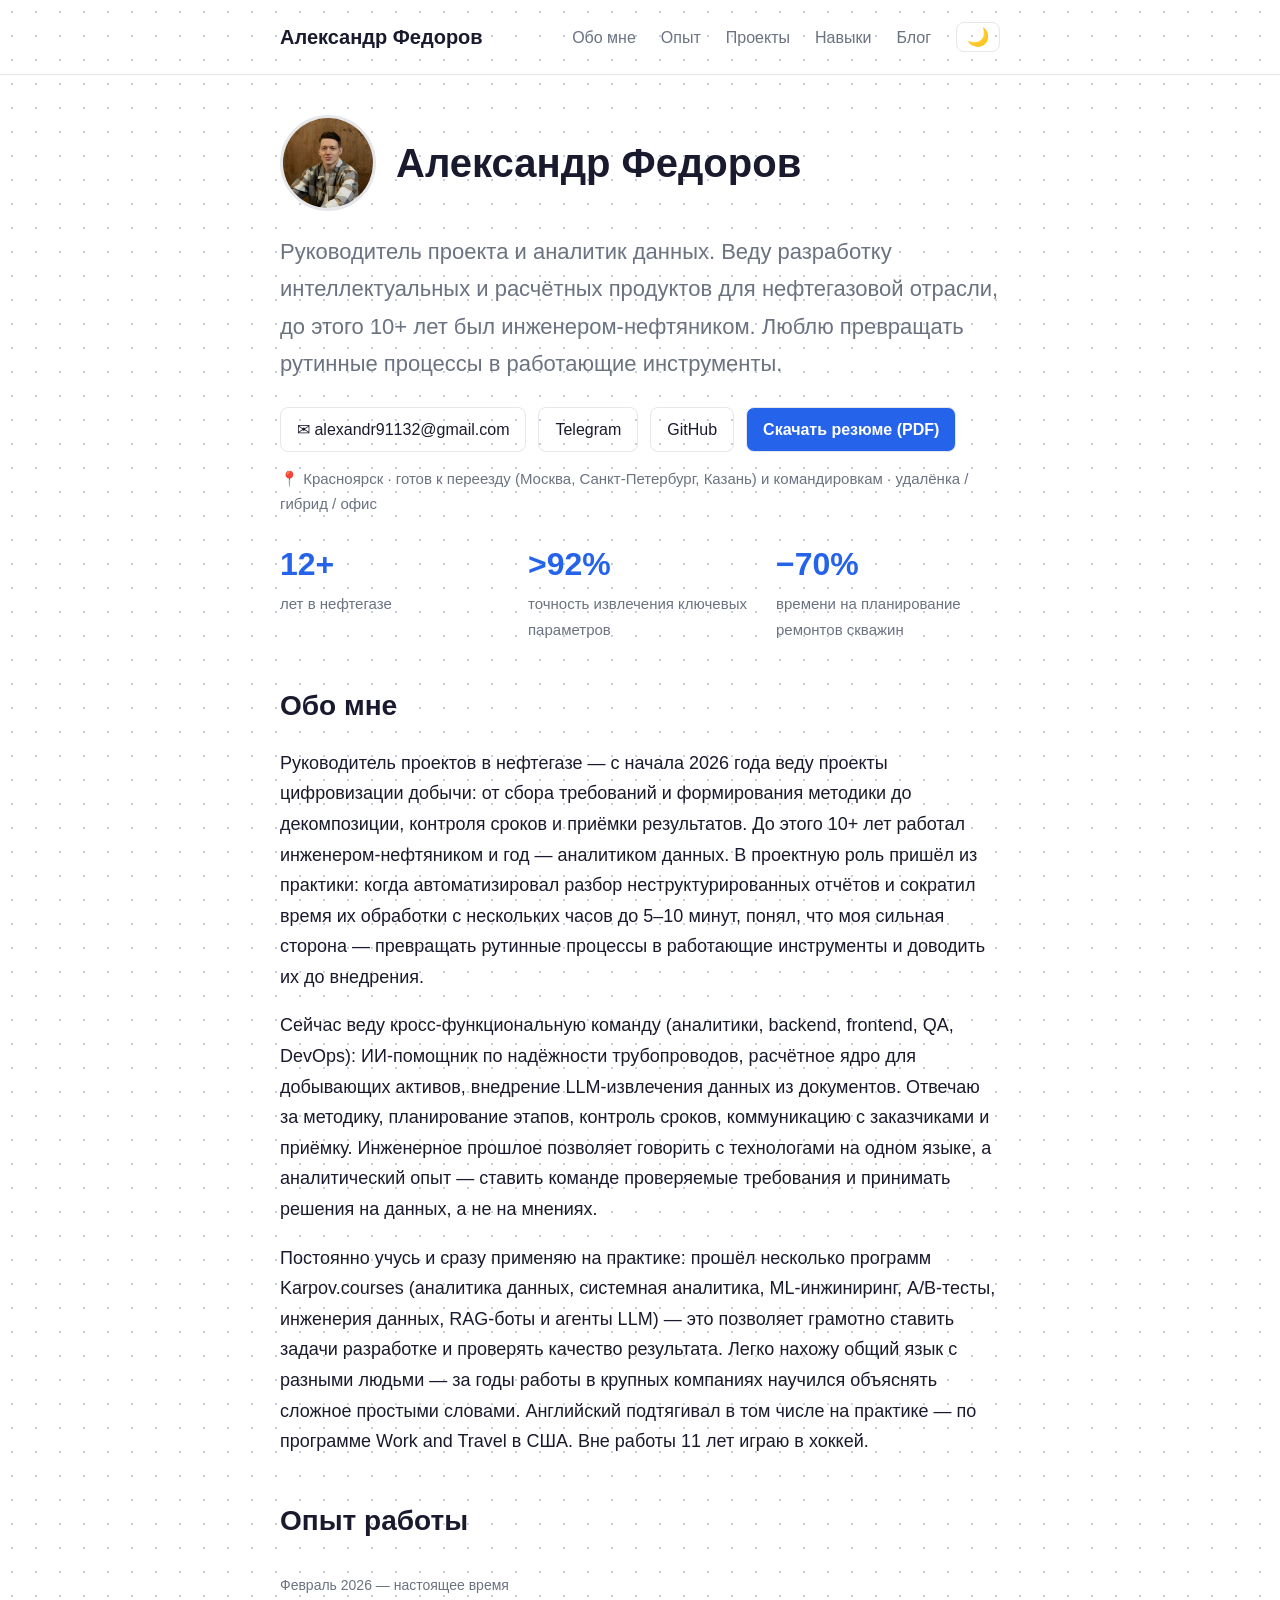
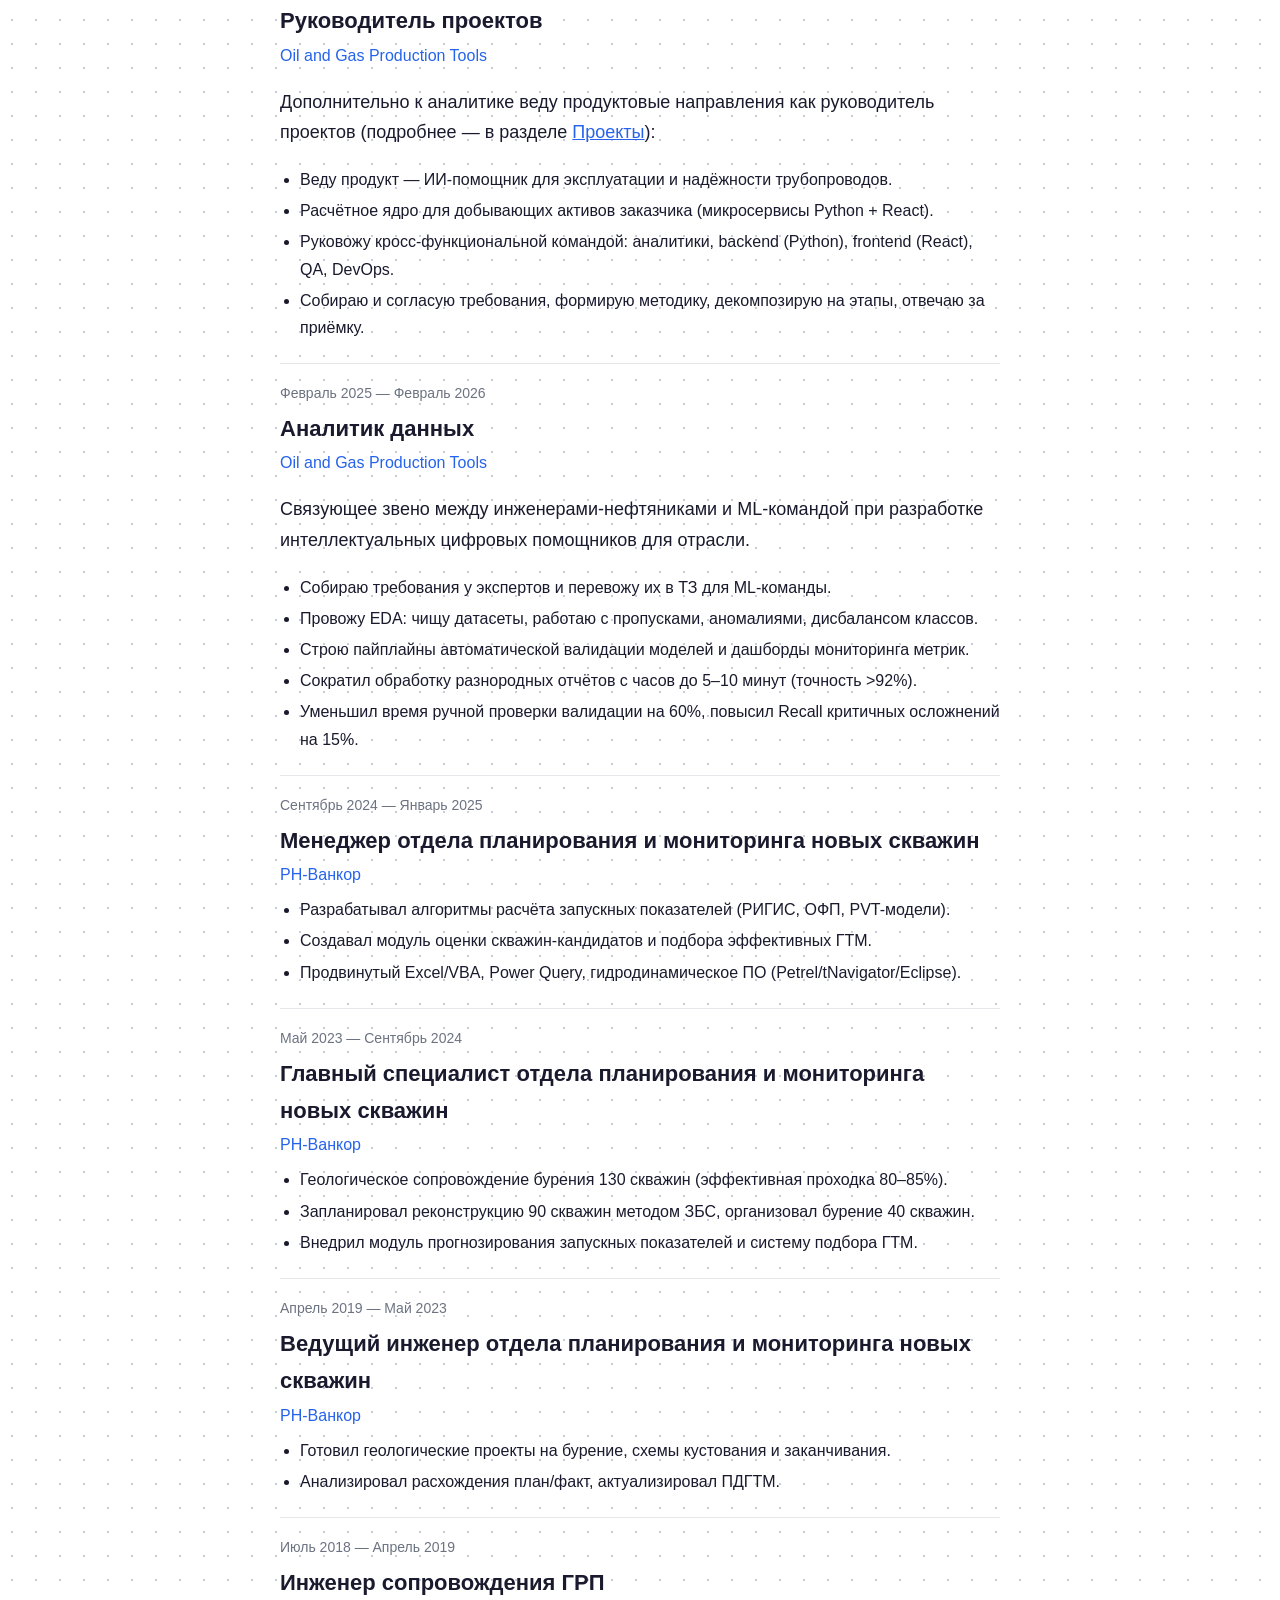
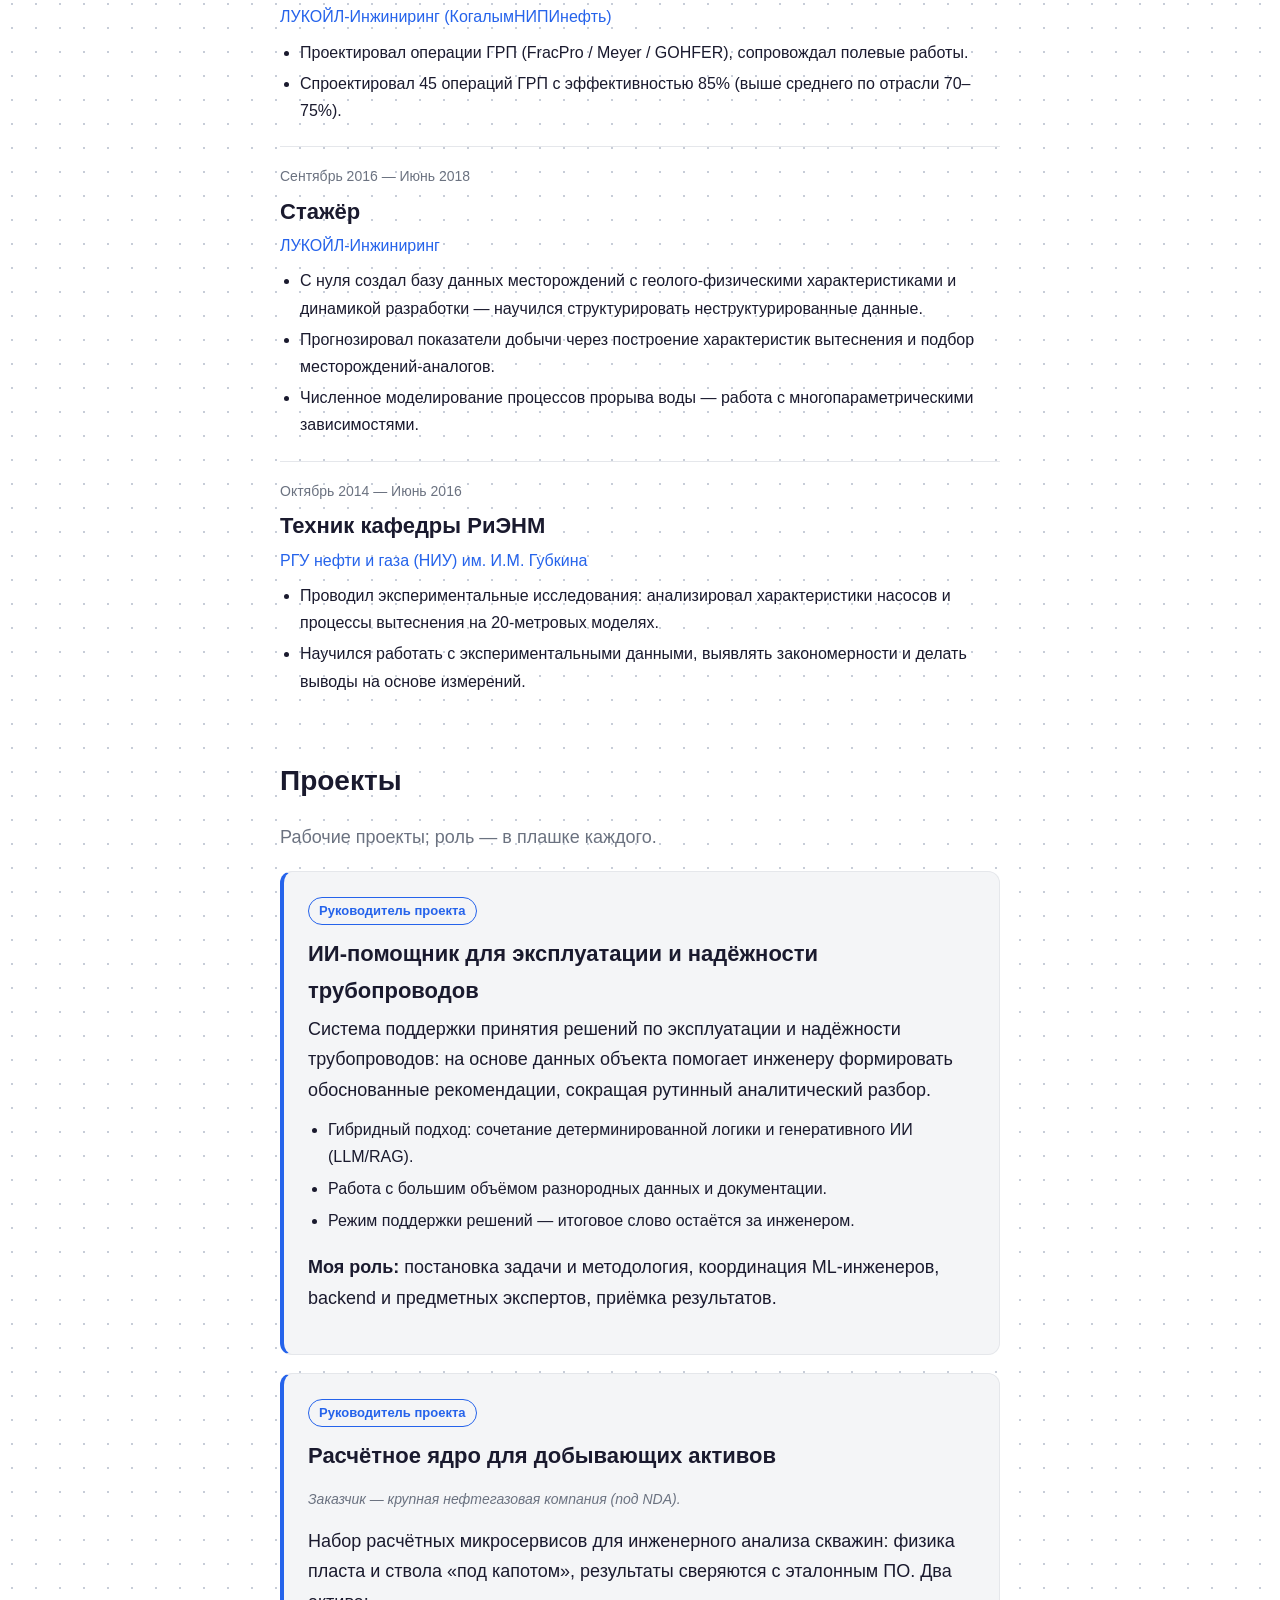
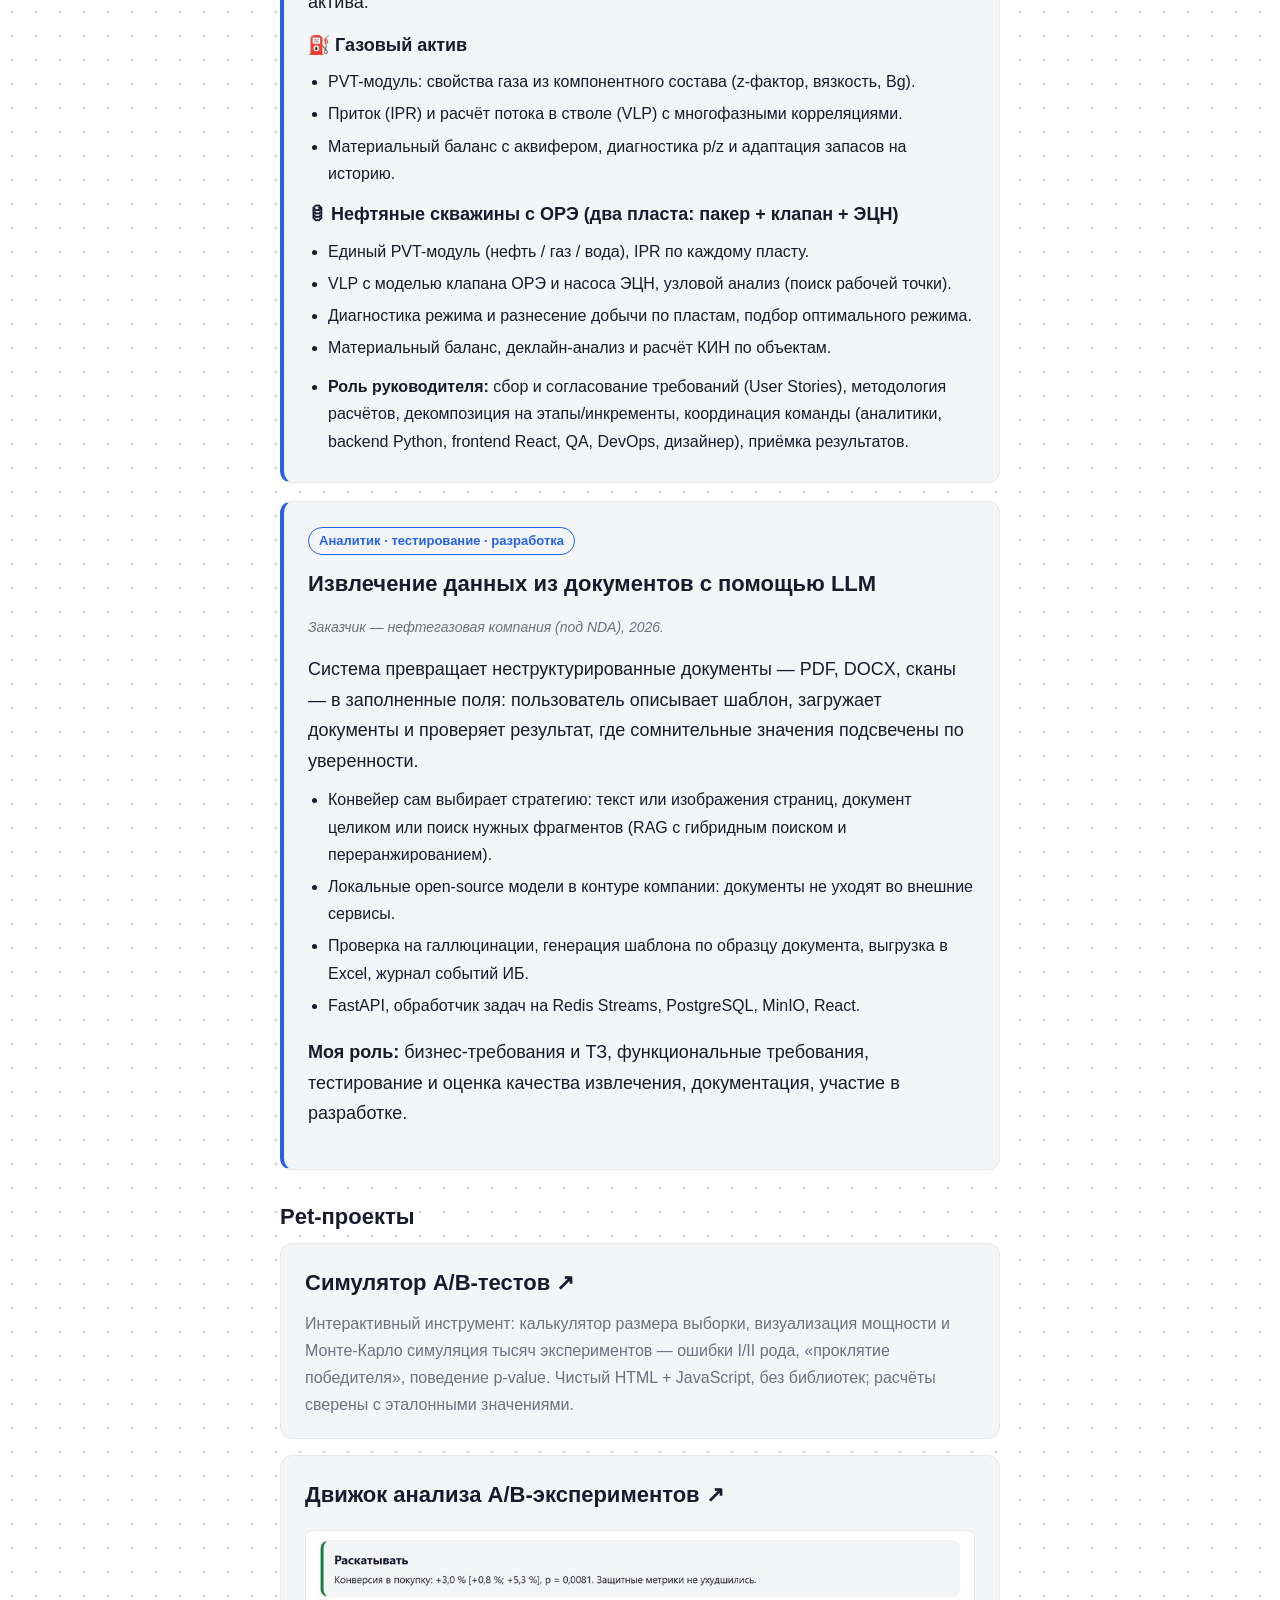
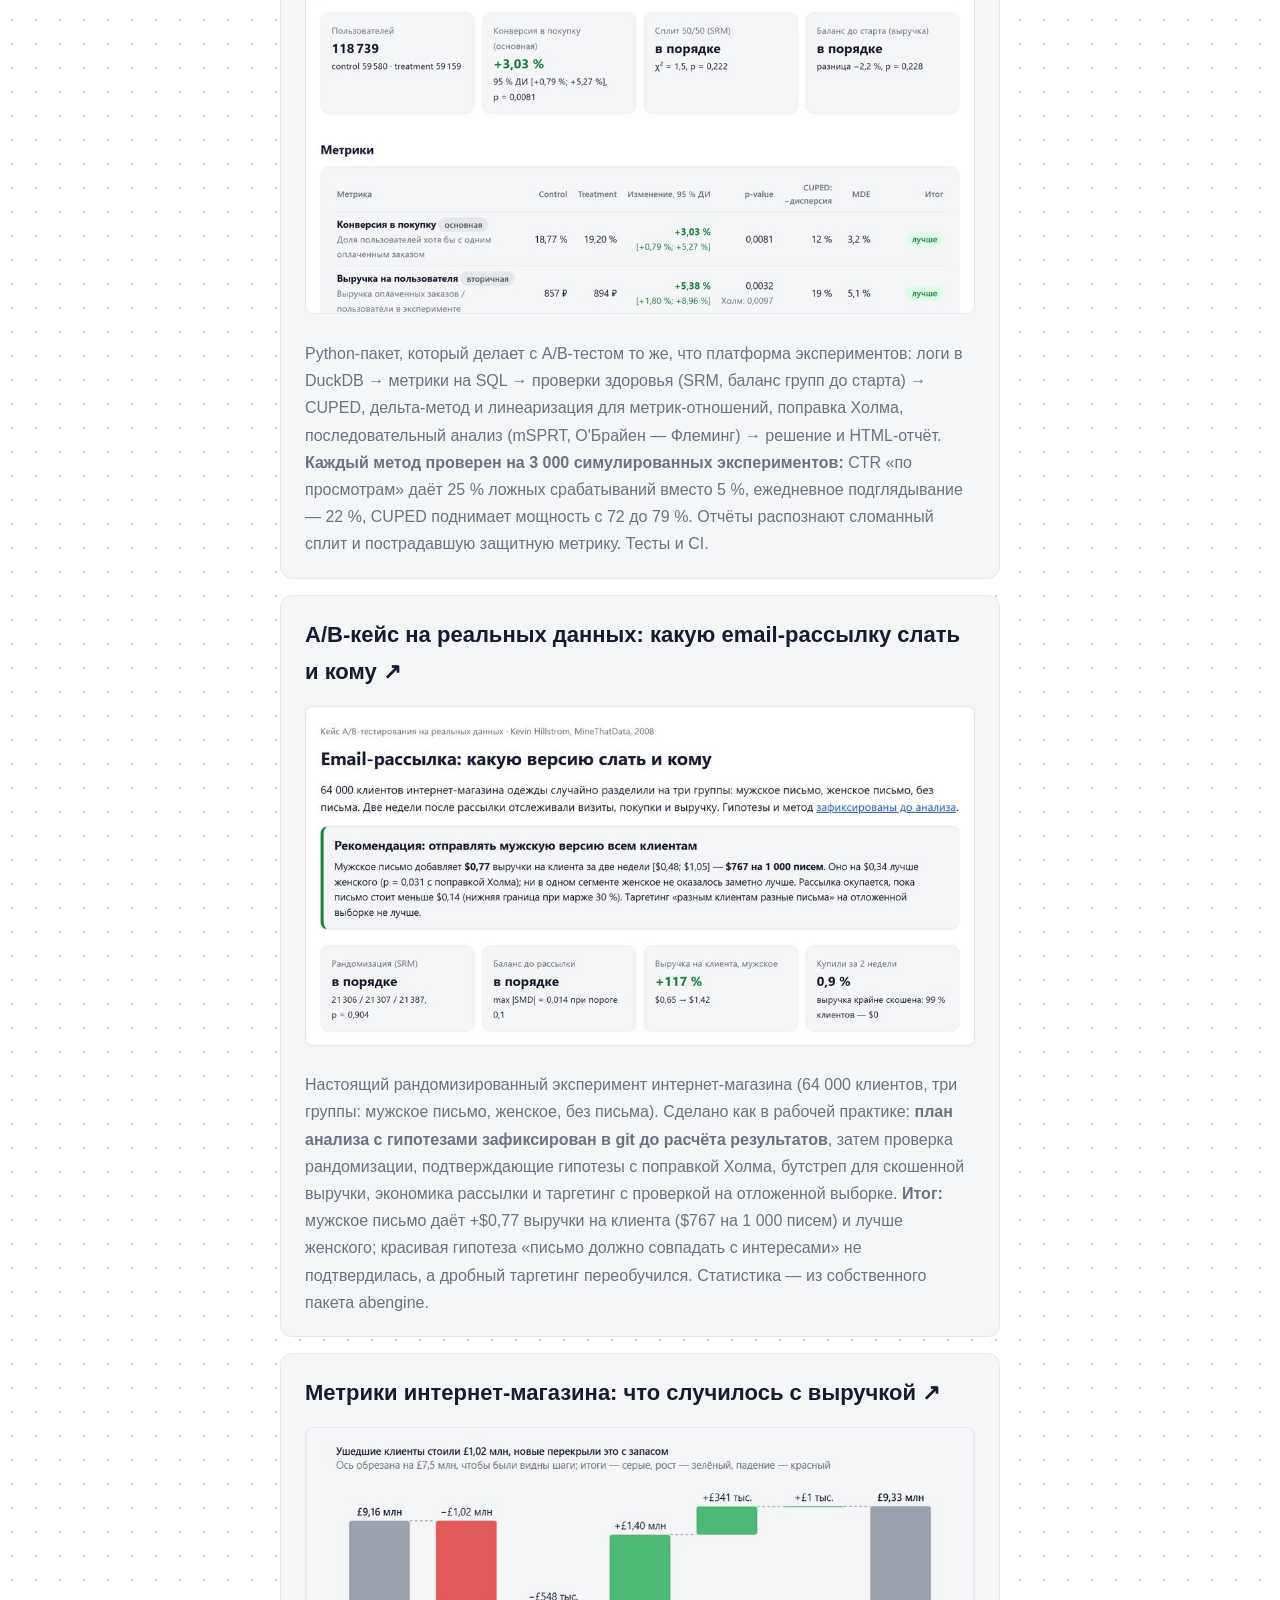
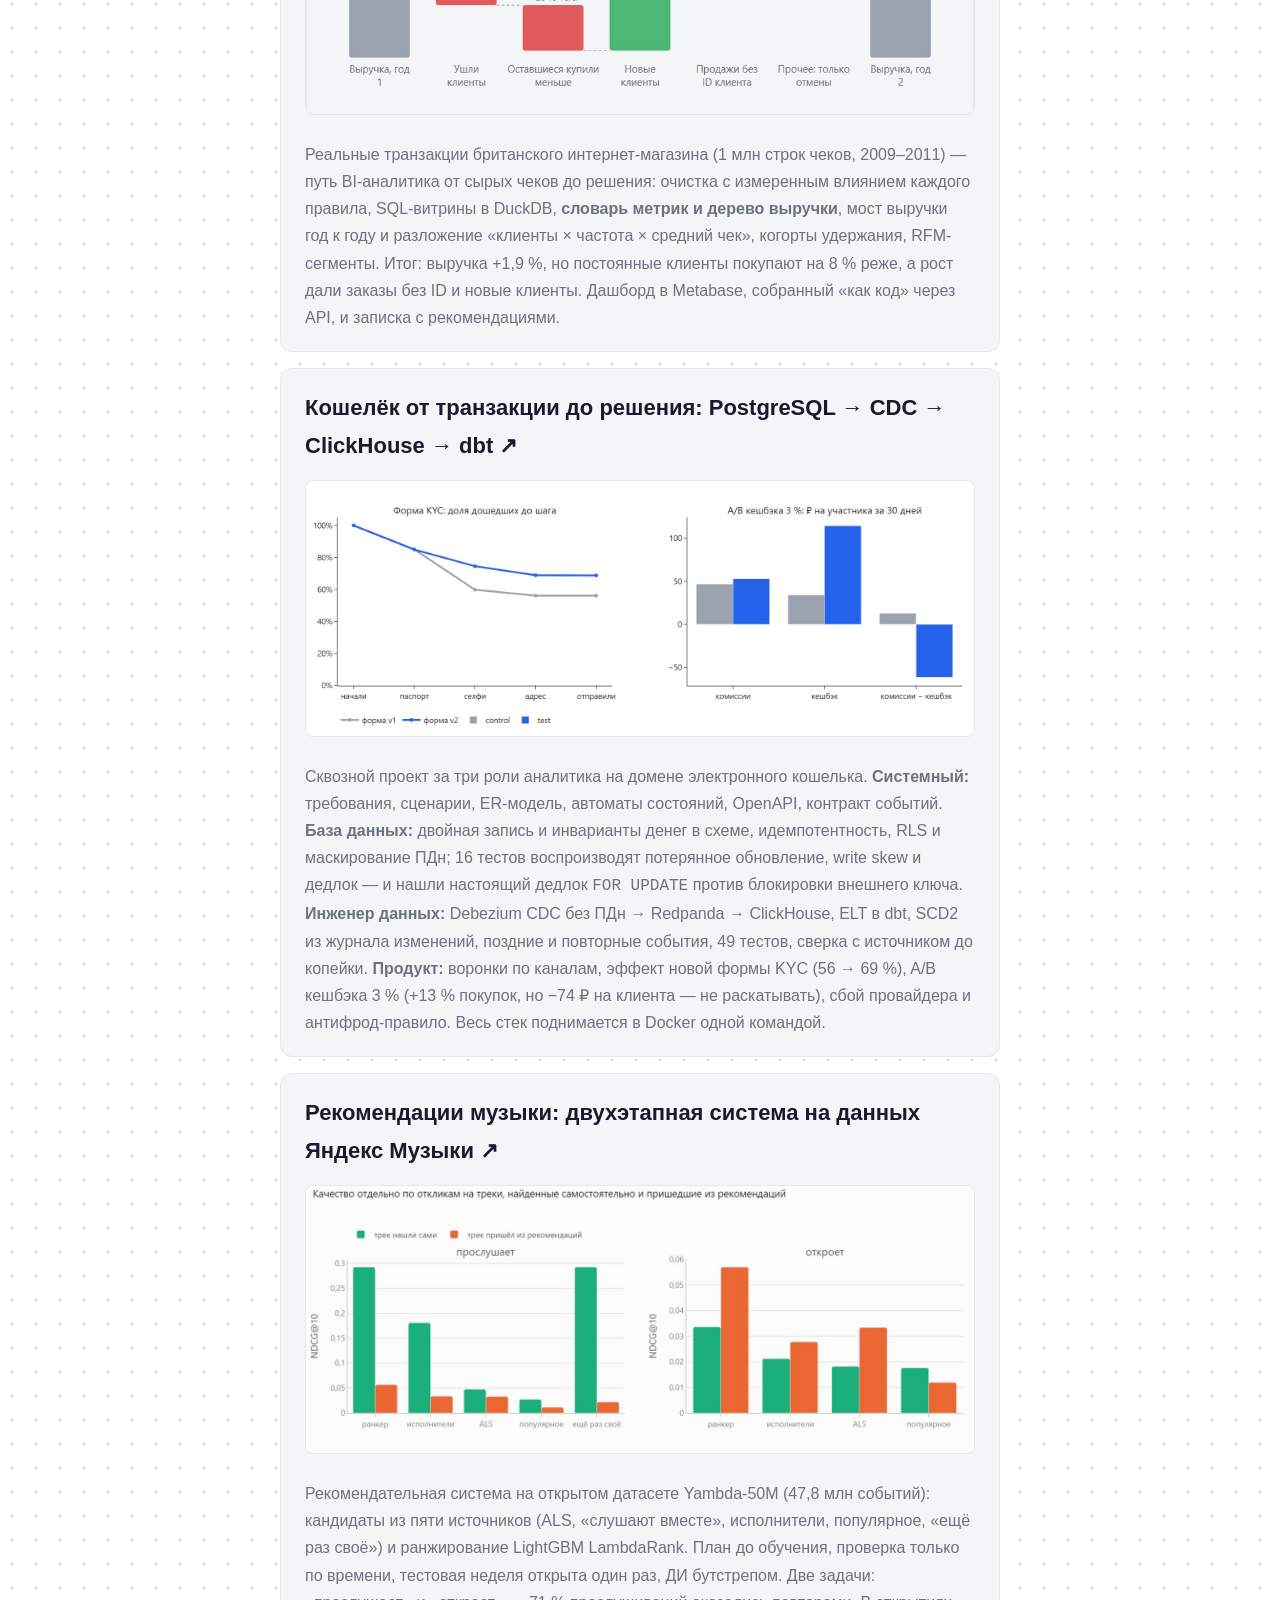
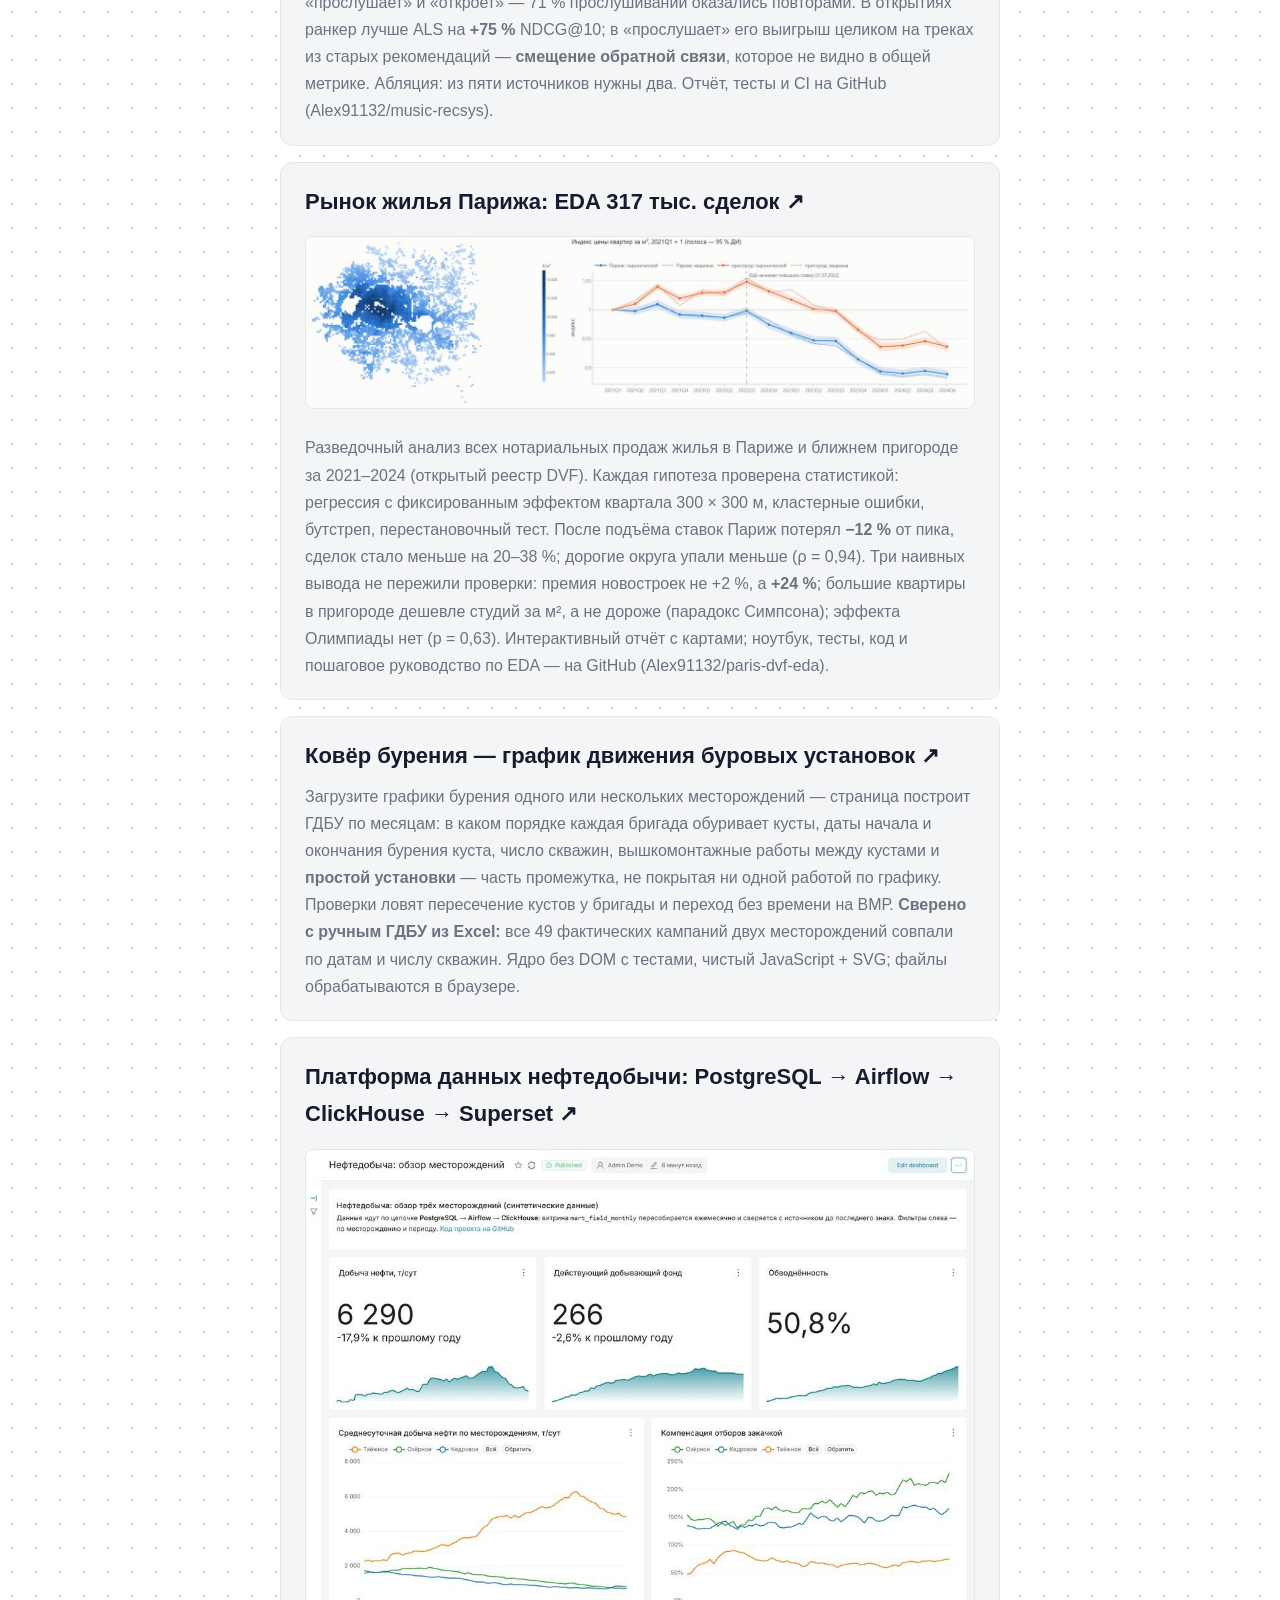
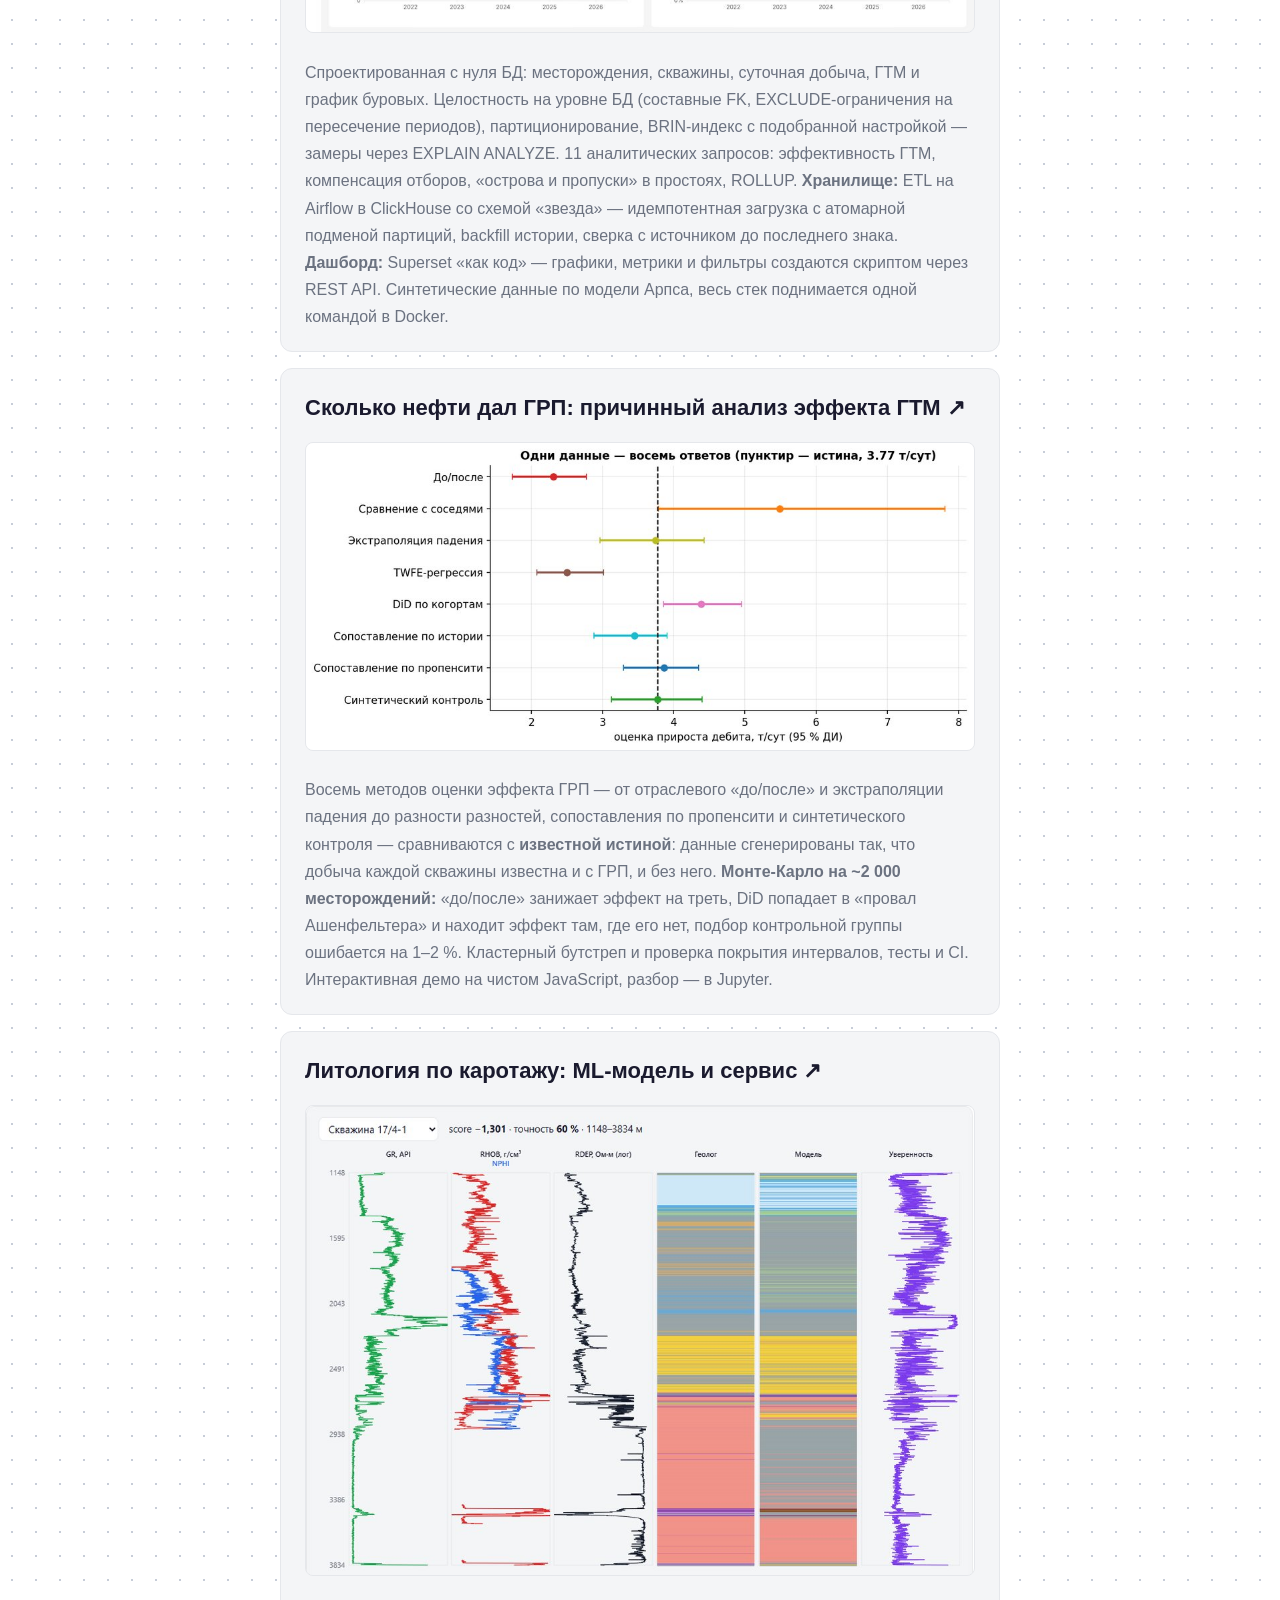
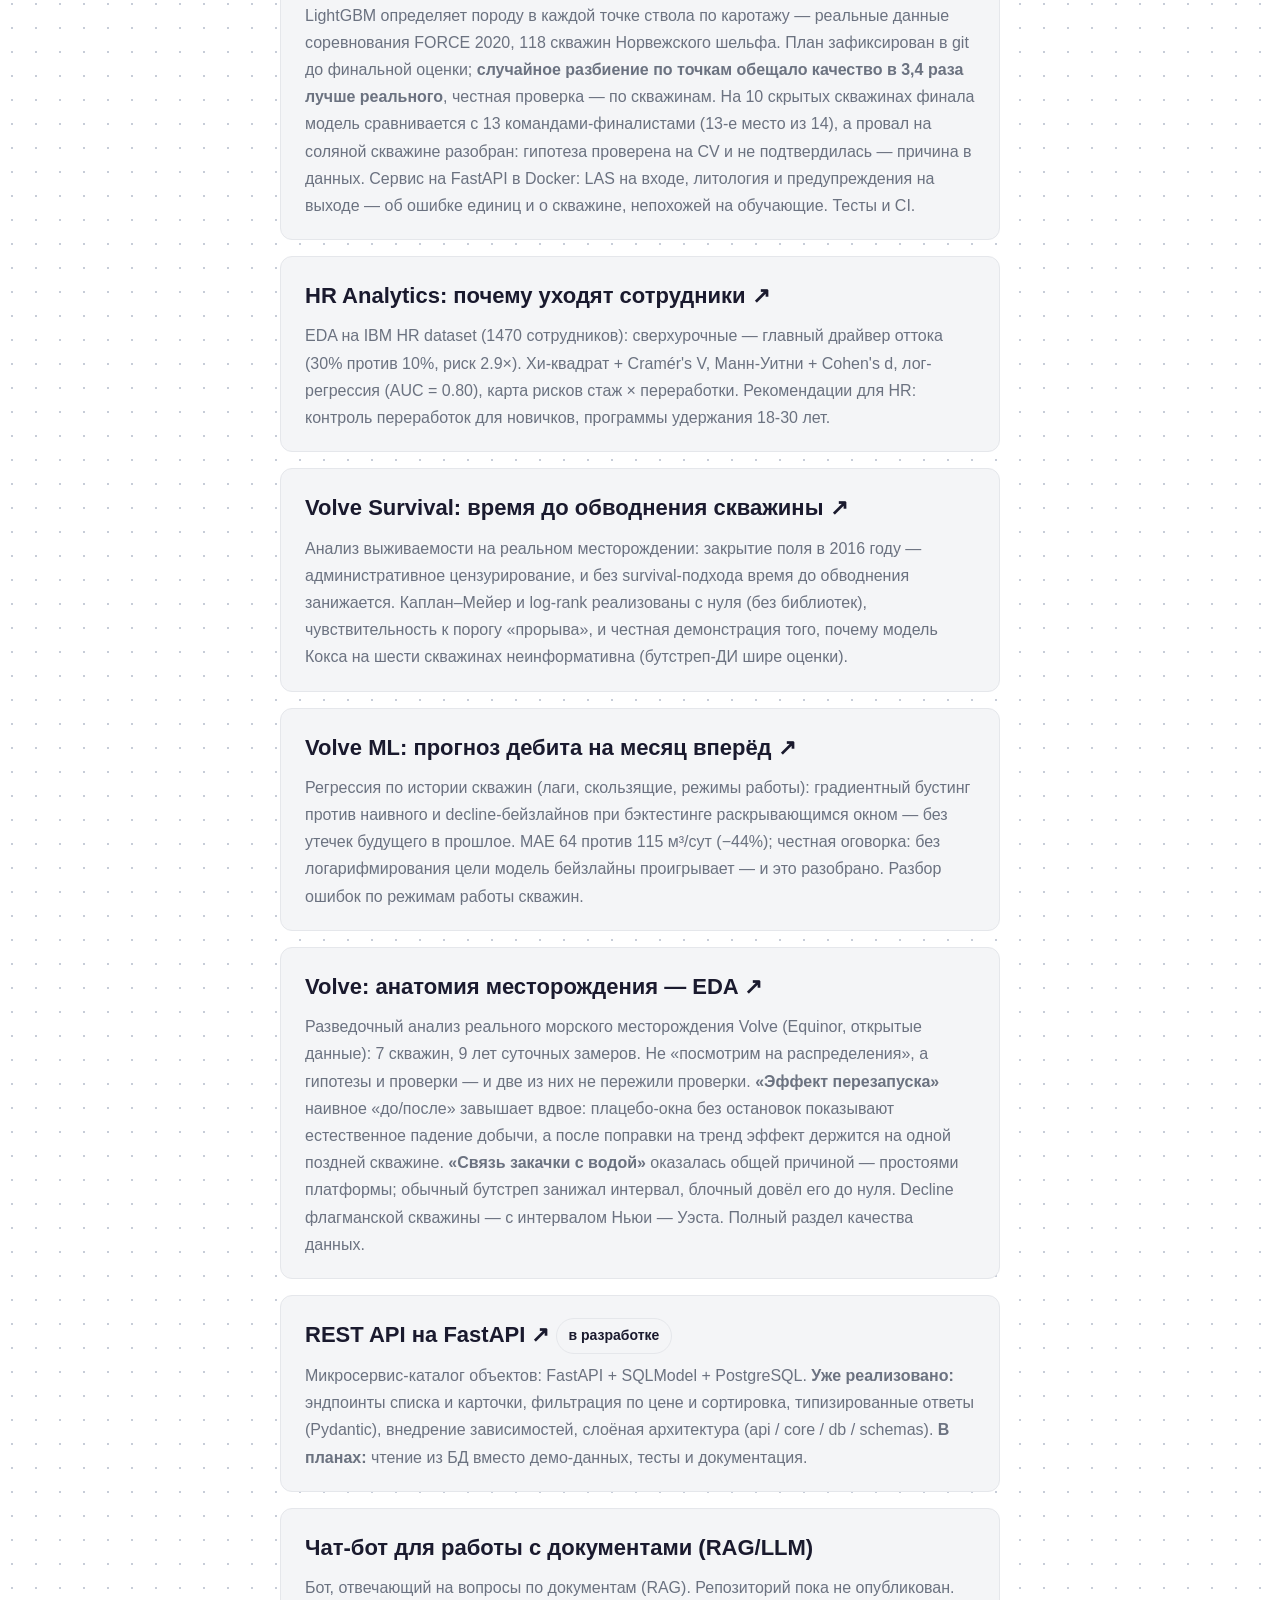
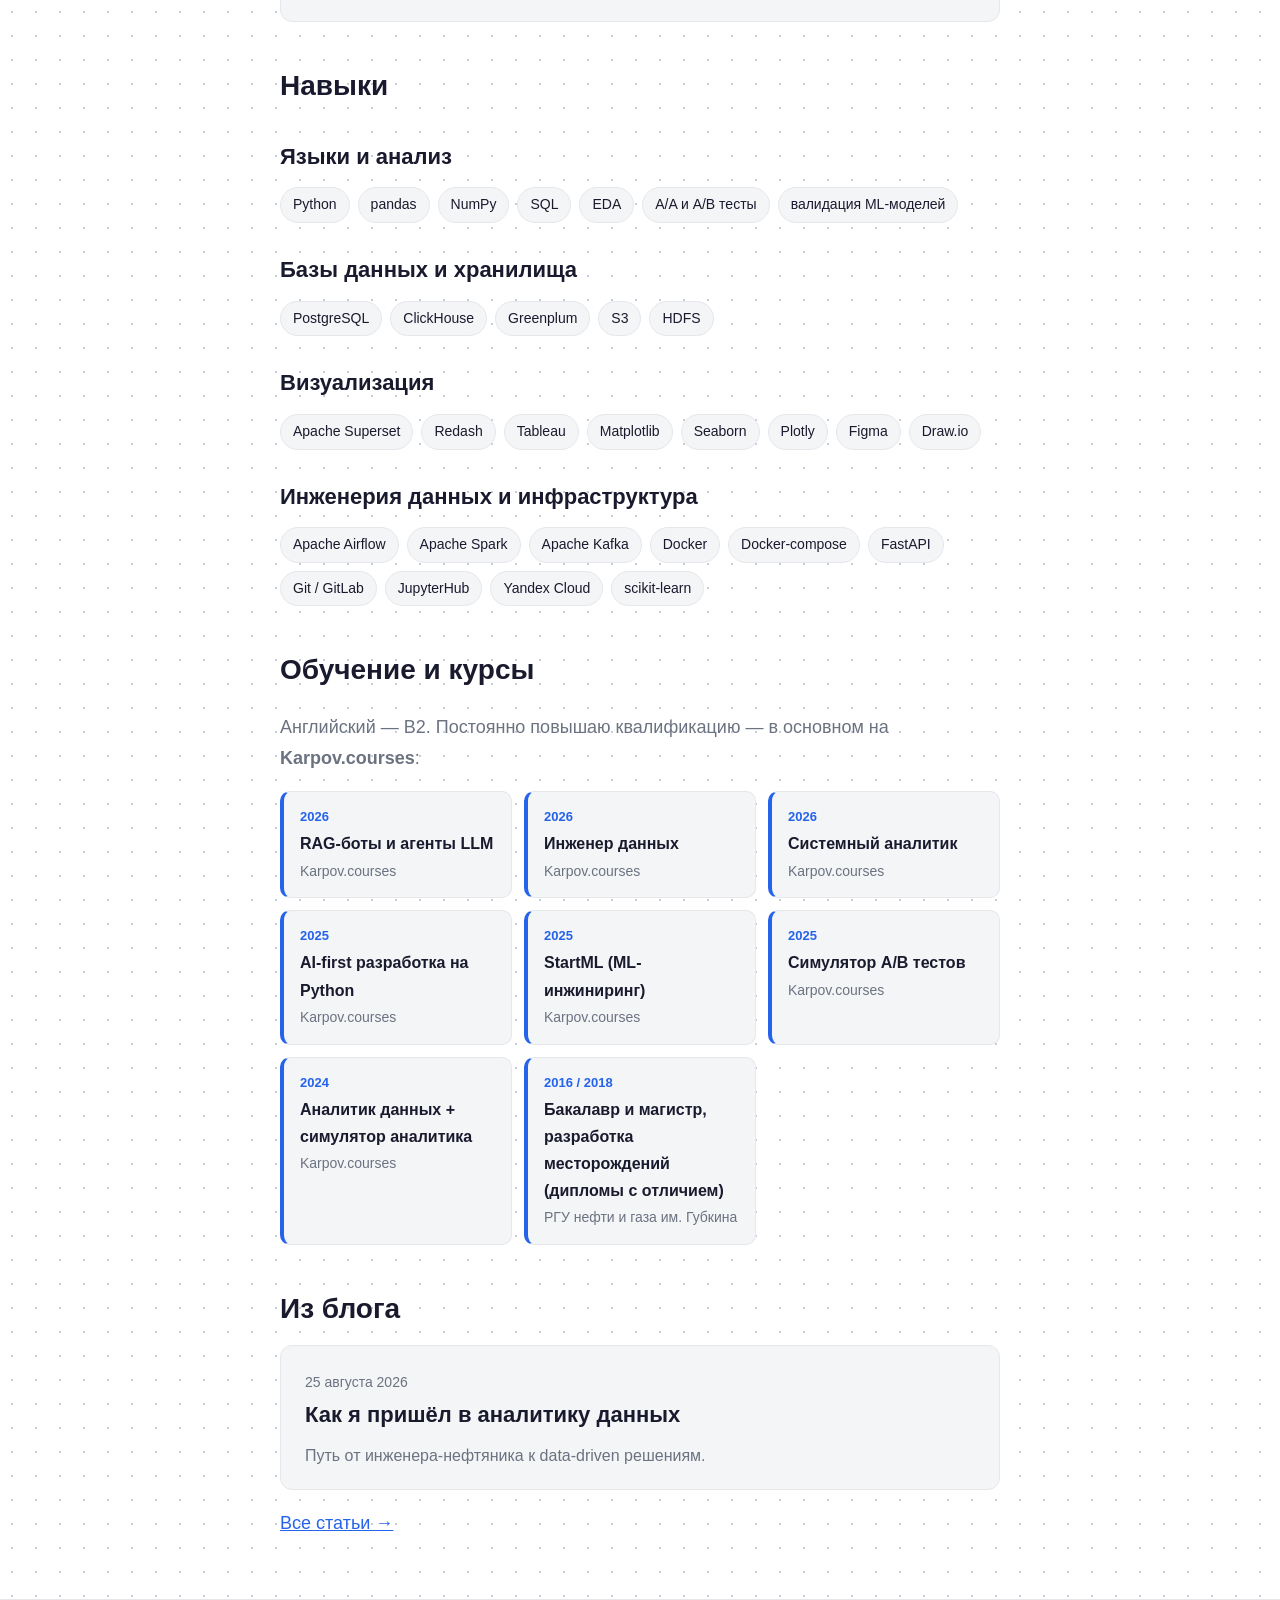
==== index.html @ 0f0639a8 "Синхронизация с резюме: РП с 02/2026, 12+ лет, даты, курсы, обо мне; название рабочего продукта убра" ====
<!DOCTYPE html>
<html lang="ru">
<head>
  <meta charset="UTF-8">
  <meta name="viewport" content="width=device-width, initial-scale=1.0">
  <title>Александр Федоров — аналитик данных</title>
  <meta name="description" content="Руководитель проекта и аналитик данных. Интеллектуальные и расчётные продукты для нефтегазовой отрасли. Python, SQL, ML-валидация, ETL.">

  <!-- Иконка вкладки -->
  <link rel="icon" href="assets/favicon.svg" type="image/svg+xml">

  <!-- Превью-карточка для соцсетей (Telegram, LinkedIn, VK) -->
  <meta property="og:type" content="website">
  <meta property="og:title" content="Александр Федоров — руководитель проекта, аналитик данных">
  <meta property="og:description" content="Интеллектуальные и расчётные продукты для нефтегазовой отрасли. Python, SQL, ML-валидация, ETL.">
  <meta property="og:image" content="https://alex91132.github.io/assets/og.png">
  <meta property="og:url" content="https://alex91132.github.io">
  <meta name="twitter:card" content="summary_large_image">

  <link rel="stylesheet" href="styles.css">

  <!-- Применяем сохранённую тему сразу, до отрисовки (без мигания) -->
  <script>
    (function () {
      var t = localStorage.getItem('theme');
      if (t) document.documentElement.setAttribute('data-theme', t);
    })();
  </script>
</head>
<body>

  <!-- ШАПКА С МЕНЮ -->
  <header class="site-header">
    <div class="container">
      <a href="index.html" class="site-logo">Александр Федоров</a>
      <nav class="site-nav">
        <a href="index.html">Обо мне</a>
        <a href="#experience">Опыт</a>
        <a href="#projects">Проекты</a>
        <a href="#skills">Навыки</a>
        <a href="blog.html">Блог</a>
        <button id="themeBtn" class="theme-toggle" onclick="toggleTheme()" aria-label="Сменить тему">🌙</button>
      </nav>
    </div>
  </header>

  <main class="container">

    <!-- HERO / ПРЕДСТАВЛЕНИЕ -->
    <section class="intro">
      <div class="hero-top">
        <!-- Фото-аватар (квадрат, показывается кругом через CSS object-fit) -->
        <img class="avatar" src="assets/photo.jpg" alt="Александр Федоров">

        <h1>Александр Федоров</h1>
      </div>
      <p class="lead">
        Руководитель проекта и аналитик данных. Веду разработку интеллектуальных и
        расчётных продуктов для нефтегазовой отрасли, до этого 10+ лет был
        инженером-нефтяником. Люблю превращать рутинные процессы в работающие инструменты.
      </p>

      <!-- Контакты. Email показан текстом — его видно и можно скопировать,
           даже если почтовый клиент не открывается по клику. -->
      <div class="links">
        <a href="mailto:alexandr91132@gmail.com">✉ alexandr91132@gmail.com</a>
        <a href="https://t.me/Alex91132" target="_blank" rel="noopener">Telegram</a>
        <a href="https://github.com/Alex91132" target="_blank" rel="noopener">GitHub</a>
        <a class="btn-primary" href="assets/rezume-fedorov.pdf" target="_blank" rel="noopener">Скачать резюме (PDF)</a>
      </div>
      <p style="color:var(--muted); font-size:15px; margin-top:14px;">
        📍 Красноярск · готов к переезду (Москва, Санкт-Петербург, Казань) и командировкам ·
        удалёнка / гибрид / офис
      </p>
    </section>

    <!-- КЛЮЧЕВЫЕ ЦИФРЫ -->
    <section class="stats">
      <div class="stat">
        <div class="num">12+</div>
        <div class="label">лет в нефтегазе</div>
      </div>
      <div class="stat">
        <div class="num">&gt;92%</div>
        <div class="label">точность извлечения ключевых параметров</div>
      </div>
      <div class="stat">
        <div class="num">−70%</div>
        <div class="label">времени на планирование ремонтов скважин</div>
      </div>
    </section>

    <!-- ОБО МНЕ -->
    <section>
      <h2>Обо мне</h2>
      <p>
        Руководитель проектов в нефтегазе — с начала 2026 года веду проекты цифровизации
        добычи: от сбора требований и формирования методики до декомпозиции, контроля сроков
        и приёмки результатов. До этого 10+ лет работал инженером-нефтяником и год —
        аналитиком данных. В проектную роль пришёл из практики: когда автоматизировал разбор
        неструктурированных отчётов и сократил время их обработки с нескольких часов до
        5–10 минут, понял, что моя сильная сторона — превращать рутинные процессы в
        работающие инструменты и доводить их до внедрения.
      </p>
      <p>
        Сейчас веду кросс-функциональную команду (аналитики, backend, frontend, QA, DevOps):
        ИИ-помощник по надёжности трубопроводов, расчётное ядро для добывающих активов,
        внедрение LLM-извлечения данных из документов. Отвечаю за методику, планирование
        этапов, контроль сроков, коммуникацию с заказчиками и приёмку. Инженерное прошлое
        позволяет говорить с технологами на одном языке, а аналитический опыт — ставить
        команде проверяемые требования и принимать решения на данных, а не на мнениях.
      </p>
      <p>
        Постоянно учусь и сразу применяю на практике: прошёл несколько программ
        Karpov.courses (аналитика данных, системная аналитика, ML-инжиниринг, A/B-тесты,
        инженерия данных, RAG-боты и агенты LLM) — это позволяет грамотно ставить задачи
        разработке и проверять качество результата. Легко нахожу общий язык с разными людьми —
        за годы работы в крупных компаниях научился объяснять сложное простыми словами.
        Английский подтягивал в том числе на практике — по программе Work and Travel в США.
        Вне работы 11 лет играю в хоккей.
      </p>
    </section>

    <!-- ОПЫТ РАБОТЫ -->
    <section id="experience">
      <h2>Опыт работы</h2>

      <div class="exp">
        <div class="period">Февраль 2026 — настоящее время</div>
        <h3>Руководитель проектов</h3>
        <p class="company">Oil and Gas Production Tools</p>
        <p>
          Дополнительно к аналитике веду продуктовые направления как руководитель проектов
          (подробнее — в разделе <a href="#projects">Проекты</a>):
        </p>
        <ul>
          <li>Веду продукт — ИИ-помощник для эксплуатации и надёжности трубопроводов.</li>
          <li>Расчётное ядро для добывающих активов заказчика (микросервисы Python + React).</li>
          <li>Руковожу кросс-функциональной командой: аналитики, backend (Python), frontend (React), QA, DevOps.</li>
          <li>Собираю и согласую требования, формирую методику, декомпозирую на этапы, отвечаю за приёмку.</li>
        </ul>
      </div>

      <div class="exp">
        <div class="period">Февраль 2025 — Февраль 2026</div>
        <h3>Аналитик данных</h3>
        <p class="company">Oil and Gas Production Tools</p>
        <p>
          Связующее звено между инженерами-нефтяниками и ML-командой при разработке
          интеллектуальных цифровых помощников для отрасли.
        </p>
        <ul>
          <li>Собираю требования у экспертов и перевожу их в ТЗ для ML-команды.</li>
          <li>Провожу EDA: чищу датасеты, работаю с пропусками, аномалиями, дисбалансом классов.</li>
          <li>Строю пайплайны автоматической валидации моделей и дашборды мониторинга метрик.</li>
          <li>Сократил обработку разнородных отчётов с часов до 5–10 минут (точность &gt;92%).</li>
          <li>Уменьшил время ручной проверки валидации на 60%, повысил Recall критичных осложнений на 15%.</li>
        </ul>
      </div>

      <div class="exp">
        <div class="period">Сентябрь 2024 — Январь 2025</div>
        <h3>Менеджер отдела планирования и мониторинга новых скважин</h3>
        <p class="company">РН-Ванкор</p>
        <ul>
          <li>Разрабатывал алгоритмы расчёта запускных показателей (РИГИС, ОФП, PVT-модели).</li>
          <li>Создавал модуль оценки скважин-кандидатов и подбора эффективных ГТМ.</li>
          <li>Продвинутый Excel/VBA, Power Query, гидродинамическое ПО (Petrel/tNavigator/Eclipse).</li>
        </ul>
      </div>

      <div class="exp">
        <div class="period">Май 2023 — Сентябрь 2024</div>
        <h3>Главный специалист отдела планирования и мониторинга новых скважин</h3>
        <p class="company">РН-Ванкор</p>
        <ul>
          <li>Геологическое сопровождение бурения 130 скважин (эффективная проходка 80–85%).</li>
          <li>Запланировал реконструкцию 90 скважин методом ЗБС, организовал бурение 40 скважин.</li>
          <li>Внедрил модуль прогнозирования запускных показателей и систему подбора ГТМ.</li>
        </ul>
      </div>

      <div class="exp">
        <div class="period">Апрель 2019 — Май 2023</div>
        <h3>Ведущий инженер отдела планирования и мониторинга новых скважин</h3>
        <p class="company">РН-Ванкор</p>
        <ul>
          <li>Готовил геологические проекты на бурение, схемы кустования и заканчивания.</li>
          <li>Анализировал расхождения план/факт, актуализировал ПДГТМ.</li>
        </ul>
      </div>

      <div class="exp">
        <div class="period">Июль 2018 — Апрель 2019</div>
        <h3>Инженер сопровождения ГРП</h3>
        <p class="company">ЛУКОЙЛ-Инжиниринг (КогалымНИПИнефть)</p>
        <ul>
          <li>Проектировал операции ГРП (FracPro / Meyer / GOHFER), сопровождал полевые работы.</li>
          <li>Спроектировал 45 операций ГРП с эффективностью 85% (выше среднего по отрасли 70–75%).</li>
        </ul>
      </div>

      <div class="exp">
        <div class="period">Сентябрь 2016 — Июнь 2018</div>
        <h3>Стажёр</h3>
        <p class="company">ЛУКОЙЛ-Инжиниринг</p>
        <ul>
          <li>С нуля создал базу данных месторождений с геолого-физическими характеристиками и динамикой разработки — научился структурировать неструктурированные данные.</li>
          <li>Прогнозировал показатели добычи через построение характеристик вытеснения и подбор месторождений-аналогов.</li>
          <li>Численное моделирование процессов прорыва воды — работа с многопараметрическими зависимостями.</li>
        </ul>
      </div>

      <div class="exp">
        <div class="period">Октябрь 2014 — Июнь 2016</div>
        <h3>Техник кафедры РиЭНМ</h3>
        <p class="company">РГУ нефти и газа (НИУ) им. И.М. Губкина</p>
        <ul>
          <li>Проводил экспериментальные исследования: анализировал характеристики насосов и процессы вытеснения на 20-метровых моделях.</li>
          <li>Научился работать с экспериментальными данными, выявлять закономерности и делать выводы на основе измерений.</li>
        </ul>
      </div>
    </section>

    <!-- ПРОЕКТЫ -->
    <section id="projects">
      <h2>Проекты</h2>
      <p style="color:var(--muted);">Рабочие проекты; роль — в плашке каждого.</p>

      <!-- Проект 1: ИИ-помощник (трубопроводы / целостность и надёжность) -->
      <div class="project">
        <span class="role">Руководитель проекта</span>
        <h3>ИИ-помощник для эксплуатации и надёжности трубопроводов</h3>
        <p class="summary">
          Система поддержки принятия решений по эксплуатации и надёжности трубопроводов:
          на основе данных объекта помогает инженеру формировать обоснованные рекомендации,
          сокращая рутинный аналитический разбор.
        </p>
        <ul>
          <li>Гибридный подход: сочетание детерминированной логики и генеративного ИИ (LLM/RAG).</li>
          <li>Работа с большим объёмом разнородных данных и документации.</li>
          <li>Режим поддержки решений — итоговое слово остаётся за инженером.</li>
        </ul>
        <p><strong>Моя роль:</strong> постановка задачи и методология, координация
           ML-инженеров, backend и предметных экспертов, приёмка результатов.</p>
      </div>

      <!-- Проект 2: расчётные модули (заказчик обезличен) -->
      <div class="project">
        <span class="role">Руководитель проекта</span>
        <h3>Расчётное ядро для добывающих активов</h3>
        <p class="nda">Заказчик — крупная нефтегазовая компания (под NDA).</p>
        <p class="summary">
          Набор расчётных микросервисов для инженерного анализа скважин: физика пласта и
          ствола «под капотом», результаты сверяются с эталонным ПО. Два актива:
        </p>

        <div class="sub">⛽ Газовый актив</div>
        <ul>
          <li>PVT-модуль: свойства газа из компонентного состава (z-фактор, вязкость, Bg).</li>
          <li>Приток (IPR) и расчёт потока в стволе (VLP) с многофазными корреляциями.</li>
          <li>Материальный баланс с аквифером, диагностика p/z и адаптация запасов на историю.</li>
        </ul>

        <div class="sub">🛢 Нефтяные скважины с ОРЭ (два пласта: пакер + клапан + ЭЦН)</div>
        <ul>
          <li>Единый PVT-модуль (нефть / газ / вода), IPR по каждому пласту.</li>
          <li>VLP с моделью клапана ОРЭ и насоса ЭЦН, узловой анализ (поиск рабочей точки).</li>
          <li>Диагностика режима и разнесение добычи по пластам, подбор оптимального режима.</li>
          <li>Материальный баланс, деклайн-анализ и расчёт КИН по объектам.</li>
        </ul>

        <ul style="margin-top:12px;">
          <li><strong>Роль руководителя:</strong> сбор и согласование требований (User Stories),
              методология расчётов, декомпозиция на этапы/инкременты, координация команды
              (аналитики, backend Python, frontend React, QA, DevOps, дизайнер), приёмка результатов.</li>
        </ul>
      </div>

      <!-- Проект 3: извлечение данных из документов (код под NDA) -->
      <div class="project">
        <span class="role">Аналитик · тестирование · разработка</span>
        <h3>Извлечение данных из документов с помощью LLM</h3>
        <p class="nda">Заказчик — нефтегазовая компания (под NDA), 2026.</p>
        <p class="summary">
          Система превращает неструктурированные документы — PDF, DOCX, сканы — в заполненные поля:
          пользователь описывает шаблон, загружает документы и проверяет результат, где сомнительные
          значения подсвечены по уверенности.
        </p>
        <ul>
          <li>Конвейер сам выбирает стратегию: текст или изображения страниц, документ целиком
              или поиск нужных фрагментов (RAG с гибридным поиском и переранжированием).</li>
          <li>Локальные open-source модели в контуре компании: документы не уходят во внешние сервисы.</li>
          <li>Проверка на галлюцинации, генерация шаблона по образцу документа, выгрузка в Excel,
              журнал событий ИБ.</li>
          <li>FastAPI, обработчик задач на Redis Streams, PostgreSQL, MinIO, React.</li>
        </ul>
        <p><strong>Моя роль:</strong> бизнес-требования и ТЗ, функциональные требования, тестирование
           и оценка качества извлечения, документация, участие в разработке.</p>
      </div>

      <!-- Pet-проекты -->
      <h3 style="margin-top:28px;">Pet-проекты</h3>
      <a class="card" href="ab-simulator/">
        <h3>Симулятор A/B-тестов ↗</h3>
        <p>Интерактивный инструмент: калькулятор размера выборки, визуализация мощности
           и Монте-Карло симуляция тысяч экспериментов — ошибки I/II рода, «проклятие
           победителя», поведение p-value. Чистый HTML + JavaScript, без библиотек;
           расчёты сверены с эталонными значениями.</p>
      </a>
      <a class="card" href="https://alex91132.github.io/ab-testing-engine/" target="_blank" rel="noopener">
        <h3>Движок анализа A/B-экспериментов ↗</h3>
        <img src="assets/projects/ab-engine.jpg"
             alt="Отчёт по эксперименту: решение, проверка сплита, метрики с CUPED и поправкой Холма"
             loading="lazy"
             style="width:100%; border-radius:8px; border:1px solid var(--border); margin:8px 0 10px;">
        <p>Python-пакет, который делает с A/B-тестом то же, что платформа экспериментов:
           логи в DuckDB → метрики на SQL → проверки здоровья (SRM, баланс групп до старта) →
           CUPED, дельта-метод и линеаризация для метрик-отношений, поправка Холма,
           последовательный анализ (mSPRT, О'Брайен — Флеминг) → решение и HTML-отчёт.
           <strong>Каждый метод проверен на 3 000 симулированных экспериментов:</strong>
           CTR «по просмотрам» даёт 25 % ложных срабатываний вместо 5 %, ежедневное
           подглядывание — 22 %, CUPED поднимает мощность с 72 до 79 %. Отчёты распознают
           сломанный сплит и пострадавшую защитную метрику. Тесты и CI.</p>
      </a>
      <a class="card" href="https://alex91132.github.io/ab-case-email-campaign/" target="_blank" rel="noopener">
        <h3>A/B-кейс на реальных данных: какую email-рассылку слать и кому ↗</h3>
        <img src="assets/projects/ab-case.jpg"
             alt="Записка с решением по эксперименту с email-рассылкой: рекомендация, проверка рандомизации, эффект"
             loading="lazy"
             style="width:100%; border-radius:8px; border:1px solid var(--border); margin:8px 0 10px;">
        <p>Настоящий рандомизированный эксперимент интернет-магазина (64 000 клиентов, три группы:
           мужское письмо, женское, без письма). Сделано как в рабочей практике:
           <strong>план анализа с гипотезами зафиксирован в git до расчёта результатов</strong>,
           затем проверка рандомизации, подтверждающие гипотезы с поправкой Холма, бутстреп
           для скошенной выручки, экономика рассылки и таргетинг с проверкой на отложенной выборке.
           <strong>Итог:</strong> мужское письмо даёт +$0,77 выручки на клиента ($767 на 1 000 писем)
           и лучше женского; красивая гипотеза «письмо должно совпадать с интересами» не подтвердилась,
           а дробный таргетинг переобучился. Статистика — из собственного пакета abengine.</p>
      </a>
      <a class="card" href="https://alex91132.github.io/online-retail-metrics/" target="_blank" rel="noopener">
        <h3>Метрики интернет-магазина: что случилось с выручкой ↗</h3>
        <img src="assets/projects/retail.jpg"
             alt="Мост выручки год к году: ушедшие клиенты, оставшиеся, новые, продажи без ID"
             loading="lazy"
             style="width:100%; border-radius:8px; border:1px solid var(--border); margin:8px 0 10px;">
        <p>Реальные транзакции британского интернет-магазина (1 млн строк чеков, 2009–2011) — путь
           BI-аналитика от сырых чеков до решения: очистка с измеренным влиянием каждого правила,
           SQL-витрины в DuckDB, <strong>словарь метрик и дерево выручки</strong>, мост выручки год к году
           и разложение «клиенты × частота × средний чек», когорты удержания, RFM-сегменты.
           Итог: выручка +1,9 %, но постоянные клиенты покупают на 8 % реже, а рост дали заказы без ID
           и новые клиенты. Дашборд в Metabase, собранный «как код» через API, и записка с рекомендациями.</p>
      </a>
      <a class="card" href="https://github.com/Alex91132/wallet-data-platform" target="_blank" rel="noopener">
        <h3>Кошелёк от транзакции до решения: PostgreSQL → CDC → ClickHouse → dbt ↗</h3>
        <img src="assets/projects/wallet.jpg"
             alt="Доходимость шагов формы KYC до и после редизайна; экономика A/B-теста кешбэка на одного участника"
             loading="lazy"
             style="width:100%; border-radius:8px; border:1px solid var(--border); margin:8px 0 10px;">
        <p>Сквозной проект за три роли аналитика на домене электронного кошелька.
           <strong>Системный:</strong> требования, сценарии, ER-модель, автоматы состояний, OpenAPI,
           контракт событий. <strong>База данных:</strong> двойная запись и инварианты денег в схеме,
           идемпотентность, RLS и маскирование ПДн; 16 тестов воспроизводят потерянное обновление, write skew
           и дедлок — и нашли настоящий дедлок <code>FOR UPDATE</code> против блокировки внешнего ключа.
           <strong>Инженер данных:</strong> Debezium CDC без ПДн → Redpanda → ClickHouse, ELT в dbt, SCD2 из журнала
           изменений, поздние и повторные события, 49 тестов, сверка с источником до копейки.
           <strong>Продукт:</strong> воронки по каналам, эффект новой формы KYC (56 → 69 %), A/B кешбэка 3 %
           (+13 % покупок, но −74 ₽ на клиента — не раскатывать), сбой провайдера и антифрод-правило.
           Весь стек поднимается в Docker одной командой.</p>
      </a>
      <a class="card" href="https://alex91132.github.io/music-recsys/" target="_blank" rel="noopener">
        <h3>Рекомендации музыки: двухэтапная система на данных Яндекс Музыки ↗</h3>
        <img src="assets/projects/music-recsys.jpg"
             alt="Качество рекомендаций отдельно по трекам, найденным самостоятельно и пришедшим из рекомендаций"
             loading="lazy"
             style="width:100%; border-radius:8px; border:1px solid var(--border); margin:8px 0 10px;">
        <p>Рекомендательная система на открытом датасете Yambda-50M (47,8 млн событий): кандидаты из пяти источников
           (ALS, «слушают вместе», исполнители, популярное, «ещё раз своё») и ранжирование LightGBM LambdaRank.
           План до обучения, проверка только по времени, тестовая неделя открыта один раз, ДИ бутстрепом.
           Две задачи: «прослушает» и «откроет» — 71 % прослушиваний оказались повторами. В открытиях ранкер лучше ALS
           на <strong>+75 %</strong> NDCG@10; в «прослушает» его выигрыш целиком на треках из старых рекомендаций —
           <strong>смещение обратной связи</strong>, которое не видно в общей метрике. Абляция: из пяти источников
           нужны два. Отчёт, тесты и CI на GitHub (Alex91132/music-recsys).</p>
      </a>
      <a class="card" href="https://alex91132.github.io/paris-dvf-eda/" target="_blank" rel="noopener">
        <h3>Рынок жилья Парижа: EDA 317 тыс. сделок ↗</h3>
        <img src="assets/projects/paris-dvf.jpg"
             alt="Карта медианной цены за м² по ячейкам 300 м и гедонический индекс цен Парижа и пригорода 2021–2024"
             loading="lazy"
             style="width:100%; border-radius:8px; border:1px solid var(--border); margin:8px 0 10px;">
        <p>Разведочный анализ всех нотариальных продаж жилья в Париже и ближнем пригороде за 2021–2024
           (открытый реестр DVF). Каждая гипотеза проверена статистикой: регрессия с фиксированным эффектом
           квартала 300 × 300 м, кластерные ошибки, бутстреп, перестановочный тест.
           После подъёма ставок Париж потерял <strong>−12 %</strong> от пика, сделок стало меньше на 20–38 %;
           дорогие округа упали меньше (ρ = 0,94). Три наивных вывода не пережили проверки: премия новостроек
           не +2 %, а <strong>+24 %</strong>; большие квартиры в пригороде дешевле студий за м², а не дороже
           (парадокс Симпсона); эффекта Олимпиады нет (p = 0,63). Интерактивный отчёт с картами; ноутбук,
           тесты, код и пошаговое руководство по EDA — на GitHub (Alex91132/paris-dvf-eda).</p>
      </a>
      <a class="card" href="drilling-carpet/">
        <h3>Ковёр бурения — график движения буровых установок ↗</h3>
        <p>Загрузите графики бурения одного или нескольких месторождений — страница построит ГДБУ
           по месяцам: в каком порядке каждая бригада обуривает кусты, даты начала и окончания бурения
           куста, число скважин, вышкомонтажные работы между кустами и <strong>простой установки</strong> —
           часть промежутка, не покрытая ни одной работой по графику. Проверки ловят пересечение кустов
           у бригады и переход без времени на ВМР. <strong>Сверено с ручным ГДБУ из Excel:</strong> все
           49 фактических кампаний двух месторождений совпали по датам и числу скважин. Ядро без DOM
           с тестами, чистый JavaScript + SVG; файлы обрабатываются в браузере.</p>
      </a>
      <a class="card" href="https://github.com/Alex91132/oil-production-dwh" target="_blank" rel="noopener">
        <h3>Платформа данных нефтедобычи: PostgreSQL → Airflow → ClickHouse → Superset ↗</h3>
        <img src="assets/projects/oil-dwh-dashboard.jpg"
             alt="Дашборд Superset: добыча, фонд, обводнённость, компенсация отборов по месторождениям"
             loading="lazy"
             style="width:100%; border-radius:8px; border:1px solid var(--border); margin:8px 0 10px;">
        <p>Спроектированная с нуля БД: месторождения, скважины, суточная добыча, ГТМ и график
           буровых. Целостность на уровне БД (составные FK, EXCLUDE-ограничения на пересечение
           периодов), партиционирование, BRIN-индекс с подобранной настройкой — замеры
           через EXPLAIN ANALYZE. 11 аналитических запросов: эффективность ГТМ, компенсация
           отборов, «острова и пропуски» в простоях, ROLLUP.
           <strong>Хранилище:</strong> ETL на Airflow в ClickHouse со схемой «звезда» —
           идемпотентная загрузка с атомарной подменой партиций, backfill истории, сверка
           с источником до последнего знака.
           <strong>Дашборд:</strong> Superset «как код» — графики, метрики и фильтры создаются
           скриптом через REST API. Синтетические данные по модели Арпса, весь стек
           поднимается одной командой в Docker.</p>
      </a>
      <a class="card" href="https://alex91132.github.io/gtm-causal-inference/" target="_blank" rel="noopener">
        <h3>Сколько нефти дал ГРП: причинный анализ эффекта ГТМ ↗</h3>
        <img src="assets/projects/gtm-causal.jpg"
             alt="Оценки эффекта ГРП восемью методами против истинного значения"
             loading="lazy"
             style="width:100%; border-radius:8px; border:1px solid var(--border); margin:8px 0 10px;">
        <p>Восемь методов оценки эффекта ГРП — от отраслевого «до/после» и экстраполяции
           падения до разности разностей, сопоставления по пропенсити и синтетического
           контроля — сравниваются с <strong>известной истиной</strong>: данные сгенерированы
           так, что добыча каждой скважины известна и с ГРП, и без него.
           <strong>Монте-Карло на ~2 000 месторождений:</strong> «до/после» занижает эффект
           на треть, DiD попадает в «провал Ашенфельтера» и находит эффект там, где его нет,
           подбор контрольной группы ошибается на 1–2 %. Кластерный бутстреп и проверка
           покрытия интервалов, тесты и CI. Интерактивная демо на чистом JavaScript,
           разбор — в Jupyter.</p>
      </a>
      <a class="card" href="https://alex91132.github.io/well-log-lithology/" target="_blank" rel="noopener">
        <h3>Литология по каротажу: ML-модель и сервис ↗</h3>
        <img src="assets/projects/litho.jpg"
             alt="Каротаж скважины 17/4-1: литология по интерпретации геолога и по модели, уверенность модели"
             loading="lazy"
             style="width:100%; border-radius:8px; border:1px solid var(--border); margin:8px 0 10px;">
        <p>LightGBM определяет породу в каждой точке ствола по каротажу — реальные данные
           соревнования FORCE 2020, 118 скважин Норвежского шельфа. План зафиксирован в git
           до финальной оценки; <strong>случайное разбиение по точкам обещало качество в 3,4 раза
           лучше реального</strong>, честная проверка — по скважинам. На 10 скрытых скважинах финала
           модель сравнивается с 13 командами-финалистами (13-е место из 14), а провал на соляной
           скважине разобран: гипотеза проверена на CV и не подтвердилась — причина в данных.
           Сервис на FastAPI в Docker: LAS на входе, литология и предупреждения на выходе —
           об ошибке единиц и о скважине, непохожей на обучающие. Тесты и CI.</p>
      </a>
      <a class="card" href="https://github.com/Alex91132/hr-attrition-eda" target="_blank" rel="noopener">
        <h3>HR Analytics: почему уходят сотрудники ↗</h3>
        <p>EDA на IBM HR dataset (1470 сотрудников): сверхурочные — главный драйвер оттока
           (30% против 10%, риск 2.9×). Хи-квадрат + Cramér's V, Манн-Уитни + Cohen's d,
           лог-регрессия (AUC = 0.80), карта рисков стаж × переработки.
           Рекомендации для HR: контроль переработок для новичков, программы удержания 18-30 лет.</p>
      </a>
      <a class="card" href="https://github.com/Alex91132/volve-survival" target="_blank" rel="noopener">
        <h3>Volve Survival: время до обводнения скважины ↗</h3>
        <p>Анализ выживаемости на реальном месторождении: закрытие поля в 2016 году —
           административное цензурирование, и без survival-подхода время до обводнения
           занижается. Каплан–Мейер и log-rank реализованы с нуля (без библиотек),
           чувствительность к порогу «прорыва», и честная демонстрация того, почему
           модель Кокса на шести скважинах неинформативна (бутстреп-ДИ шире оценки).</p>
      </a>
      <a class="card" href="https://github.com/Alex91132/volve-ml-forecast" target="_blank" rel="noopener">
        <h3>Volve ML: прогноз дебита на месяц вперёд ↗</h3>
        <p>Регрессия по истории скважин (лаги, скользящие, режимы работы): градиентный бустинг против
           наивного и decline-бейзлайнов при бэктестинге раскрывающимся окном — без утечек будущего
           в прошлое. MAE 64 против 115 м³/сут (−44%); честная оговорка: без логарифмирования цели
           модель бейзлайны проигрывает — и это разобрано. Разбор ошибок по режимам работы скважин.</p>
      </a>
      <a class="card" href="https://github.com/Alex91132/volve-eda" target="_blank" rel="noopener">
        <h3>Volve: анатомия месторождения — EDA ↗</h3>
        <p>Разведочный анализ реального морского месторождения Volve (Equinor, открытые данные):
           7 скважин, 9 лет суточных замеров. Не «посмотрим на распределения», а гипотезы
           и проверки — и две из них не пережили проверки. <strong>«Эффект перезапуска»</strong>
           наивное «до/после» завышает вдвое: плацебо-окна без остановок показывают естественное
           падение добычи, а после поправки на тренд эффект держится на одной поздней скважине.
           <strong>«Связь закачки с водой»</strong> оказалась общей причиной — простоями платформы;
           обычный бутстреп занижал интервал, блочный довёл его до нуля. Decline флагманской
           скважины — с интервалом Ньюи — Уэста. Полный раздел качества данных.</p>
      </a>
      <a class="card" href="https://github.com/Alex91132/houses_ms" target="_blank" rel="noopener">
        <h3>REST API на FastAPI ↗ <span class="tag" style="vertical-align:middle;">в разработке</span></h3>
        <p>Микросервис-каталог объектов: FastAPI + SQLModel + PostgreSQL.
           <strong>Уже реализовано:</strong> эндпоинты списка и карточки, фильтрация по цене и
           сортировка, типизированные ответы (Pydantic), внедрение зависимостей, слоёная
           архитектура (api / core / db / schemas).
           <strong>В планах:</strong> чтение из БД вместо демо-данных, тесты и документация.</p>
      </a>
      <div class="card">
        <h3>Чат-бот для работы с документами (RAG/LLM)</h3>
        <p>Бот, отвечающий на вопросы по документам (RAG). Репозиторий пока не опубликован.</p>
      </div>
    </section>

    <!-- НАВЫКИ -->
    <section id="skills">
      <h2>Навыки</h2>

      <h3>Языки и анализ</h3>
      <div class="tags">
        <span class="tag">Python</span><span class="tag">pandas</span><span class="tag">NumPy</span>
        <span class="tag">SQL</span><span class="tag">EDA</span>
        <span class="tag">A/A и A/B тесты</span><span class="tag">валидация ML-моделей</span>
      </div>

      <h3>Базы данных и хранилища</h3>
      <div class="tags">
        <span class="tag">PostgreSQL</span><span class="tag">ClickHouse</span><span class="tag">Greenplum</span>
        <span class="tag">S3</span><span class="tag">HDFS</span>
      </div>

      <h3>Визуализация</h3>
      <div class="tags">
        <span class="tag">Apache Superset</span><span class="tag">Redash</span><span class="tag">Tableau</span>
        <span class="tag">Matplotlib</span><span class="tag">Seaborn</span><span class="tag">Plotly</span>
        <span class="tag">Figma</span><span class="tag">Draw.io</span>
      </div>

      <h3>Инженерия данных и инфраструктура</h3>
      <div class="tags">
        <span class="tag">Apache Airflow</span><span class="tag">Apache Spark</span><span class="tag">Apache Kafka</span>
        <span class="tag">Docker</span><span class="tag">Docker-compose</span><span class="tag">FastAPI</span>
        <span class="tag">Git / GitLab</span><span class="tag">JupyterHub</span><span class="tag">Yandex Cloud</span>
        <span class="tag">scikit-learn</span>
      </div>
    </section>

    <!-- ОБУЧЕНИЕ (акцентный блок) -->
    <section id="education">
      <h2>Обучение и курсы</h2>
      <p style="color:var(--muted);">
        Английский — B2. Постоянно повышаю квалификацию — в основном на
        <strong>Karpov.courses</strong>:
      </p>
      <div class="edu-grid">
        <div class="edu-card">
          <div class="year">2026</div>
          <div class="name">RAG-боты и агенты LLM</div>
          <div class="place">Karpov.courses</div>
        </div>
        <div class="edu-card">
          <div class="year">2026</div>
          <div class="name">Инженер данных</div>
          <div class="place">Karpov.courses</div>
        </div>
        <div class="edu-card">
          <div class="year">2026</div>
          <div class="name">Системный аналитик</div>
          <div class="place">Karpov.courses</div>
        </div>
        <div class="edu-card">
          <div class="year">2025</div>
          <div class="name">AI-first разработка на Python</div>
          <div class="place">Karpov.courses</div>
        </div>
        <div class="edu-card">
          <div class="year">2025</div>
          <div class="name">StartML (ML-инжиниринг)</div>
          <div class="place">Karpov.courses</div>
        </div>
        <div class="edu-card">
          <div class="year">2025</div>
          <div class="name">Симулятор A/B тестов</div>
          <div class="place">Karpov.courses</div>
        </div>
        <div class="edu-card">
          <div class="year">2024</div>
          <div class="name">Аналитик данных + симулятор аналитика</div>
          <div class="place">Karpov.courses</div>
        </div>
        <div class="edu-card">
          <div class="year">2016 / 2018</div>
          <div class="name">Бакалавр и магистр, разработка месторождений (дипломы с отличием)</div>
          <div class="place">РГУ нефти и газа им. Губкина</div>
        </div>
      </div>
    </section>

    <!-- БЛОГ -->
    <section>
      <h2>Из блога</h2>
      <a class="card" href="posts/put-v-analitiku.html">
        <span class="date">25 августа 2026</span>
        <h3>Как я пришёл в аналитику данных</h3>
        <p>Путь от инженера-нефтяника к data-driven решениям.</p>
      </a>
      <p><a href="blog.html">Все статьи →</a></p>
    </section>

  </main>

  <!-- ПОДВАЛ -->
  <footer class="site-footer">
    <div class="container">
      © 2026 Александр Федоров ·
      <a href="mailto:alexandr91132@gmail.com">alexandr91132@gmail.com</a> ·
      <a href="https://t.me/Alex91132" target="_blank" rel="noopener">@Alex91132</a>
    </div>
  </footer>

  <!-- Кнопка «наверх» -->
  <button class="to-top" id="toTop" onclick="window.scrollTo({top:0, behavior:'smooth'})" aria-label="Наверх">↑</button>

  <!-- Логика переключателя темы и кнопки «наверх» -->
  <script>
    function currentTheme() {
      var t = document.documentElement.getAttribute('data-theme');
      if (t) return t;
      return window.matchMedia('(prefers-color-scheme: dark)').matches ? 'dark' : 'light';
    }
    function updateThemeIcon() {
      var btn = document.getElementById('themeBtn');
      if (btn) btn.textContent = currentTheme() === 'dark' ? '☀️' : '🌙';
    }
    function toggleTheme() {
      var next = currentTheme() === 'dark' ? 'light' : 'dark';
      document.documentElement.setAttribute('data-theme', next);
      localStorage.setItem('theme', next);
      updateThemeIcon();
    }
    updateThemeIcon();

    // Кнопка «наверх» появляется после прокрутки на 400px
    window.addEventListener('scroll', function () {
      var b = document.getElementById('toTop');
      if (b) b.style.display = window.scrollY > 400 ? 'flex' : 'none';
    });
  </script>

</body>
</html>
---- styles.css ----
/* ========================================================================
   Общее оформление сайта.
   Этот файл подключается ко всем страницам — меняете тут, меняется везде.
   Цвета вынесены в "переменные" (--имя) в начале, чтобы их было легко править.
   ======================================================================== */

/* --- Цвета для светлой темы (по умолчанию) --- */
:root {
  --bg:        #ffffff;   /* фон страницы */
  --text:      #1a1a2e;   /* основной текст */
  --muted:     #6b7280;   /* приглушённый текст (даты, подписи) */
  --accent:    #2563eb;   /* акцентный цвет (ссылки, кнопки) */
  --card:      #f4f5f7;   /* фон карточек */
  --border:    #e5e7eb;   /* линии-разделители */
  --dot:       #c7cdd8;   /* цвет точек фонового узора */
  --max-width: 760px;     /* максимальная ширина текста */
}

/* --- Тёмная тема ---
   Работает в двух случаях:
   1) система в тёмном режиме И пользователь не выбрал светлую вручную;
   2) пользователь нажал кнопку и выбрал тёмную (data-theme="dark").
   Набор цветов один и тот же, поэтому он повторён в двух местах. */
@media (prefers-color-scheme: dark) {
  :root:not([data-theme="light"]) {
    --bg:     #0f1117;
    --text:   #e5e7eb;
    --muted:  #9ca3af;
    --accent: #60a5fa;
    --card:   #1a1d27;
    --border: #2a2e3a;
    --dot:    #2b3040;
  }
}
:root[data-theme="dark"] {
  --bg:     #0f1117;
  --text:   #e5e7eb;
  --muted:  #9ca3af;
  --accent: #60a5fa;
  --card:   #1a1d27;
  --border: #2a2e3a;
  --dot:    #2b3040;
}

/* --- Базовые правила --- */
* { box-sizing: border-box; }

body {
  margin: 0;
  font-family: -apple-system, "Segoe UI", Roboto, Helvetica, Arial, sans-serif;
  font-size: 18px;
  line-height: 1.7;
  color: var(--text);
  /* Фон: основной цвет + ненавязчивый узор из точек (сетка 24×24px).
     Точки задаются радиальным градиентом, тяжёлых картинок нет. */
  background-color: var(--bg);
  background-image: radial-gradient(var(--dot) 1px, transparent 1.4px);
  background-size: 24px 24px;
  -webkit-font-smoothing: antialiased;
}

/* Контейнер, который держит контент по центру и не даёт ему растекаться */
.container {
  max-width: var(--max-width);
  margin: 0 auto;
  padding: 0 20px;
}

/* --- Шапка сайта с меню --- */
.site-header {
  border-bottom: 1px solid var(--border);
  padding: 20px 0;
  margin-bottom: 40px;
}
.site-header .container {
  display: flex;
  align-items: center;
  justify-content: space-between;
  flex-wrap: wrap;
  gap: 12px;
}
.site-logo {
  font-weight: 700;
  font-size: 20px;
  color: var(--text);
  text-decoration: none;
}
.site-nav a {
  color: var(--muted);
  text-decoration: none;
  margin-left: 20px;
  font-size: 16px;
}
.site-nav a:hover { color: var(--accent); }

/* --- Заголовки --- */
h1 { font-size: 40px; line-height: 1.2; margin: 0 0 12px; }
h2 { font-size: 28px; margin: 40px 0 12px; }
h3 { font-size: 22px; margin: 28px 0 8px; }

/* --- Ссылки --- */
a { color: var(--accent); }

/* --- Блок "обо мне" на главной --- */
.intro { margin-bottom: 20px; }
.intro .lead { font-size: 22px; color: var(--muted); }

/* --- Карточки проектов и статей --- */
.card {
  display: block;
  background: var(--card);
  border: 1px solid var(--border);
  border-radius: 12px;
  padding: 20px 24px;
  margin-bottom: 16px;
  text-decoration: none;
  color: var(--text);
  transition: transform .12s ease, border-color .12s ease;
}
.card:hover {
  transform: translateY(-2px);
  border-color: var(--accent);
}
.card h3 { margin-top: 0; }
.card p { margin: 6px 0 0; color: var(--muted); font-size: 16px; }
.card .date { font-size: 14px; color: var(--muted); }

/* --- Кнопки-ссылки на контакты --- */
.links { margin-top: 24px; display: flex; gap: 12px; flex-wrap: wrap; }
.links a {
  display: inline-block;
  padding: 8px 16px;
  border: 1px solid var(--border);
  border-radius: 8px;
  text-decoration: none;
  color: var(--text);
  font-size: 16px;
}
.links a:hover { border-color: var(--accent); color: var(--accent); }

/* --- Подвал --- */
.site-footer {
  border-top: 1px solid var(--border);
  margin-top: 60px;
  padding: 24px 0;
  color: var(--muted);
  font-size: 15px;
}

/* --- Теги навыков --- */
.tags { display: flex; flex-wrap: wrap; gap: 8px; margin: 12px 0; }
.tag {
  display: inline-block;
  padding: 5px 12px;
  background: var(--card);
  border: 1px solid var(--border);
  border-radius: 999px;
  font-size: 14px;
  color: var(--text);
}

/* --- Блоки опыта работы (таймлайн) --- */
.exp {
  padding: 18px 0;
  border-bottom: 1px solid var(--border);
}
.exp:last-child { border-bottom: none; }
.exp .period { font-size: 14px; color: var(--muted); }
.exp h3 { margin: 4px 0 2px; }
.exp .company { color: var(--accent); font-size: 16px; margin: 0 0 8px; }
.exp ul { margin: 8px 0 0; padding-left: 20px; }
.exp ul li { margin-bottom: 4px; font-size: 16px; }

/* Цифры-достижения */
.stats { display: flex; flex-wrap: wrap; gap: 24px; margin: 20px 0; }
.stat { flex: 1; min-width: 140px; }
.stat .num { font-size: 32px; font-weight: 700; color: var(--accent); }
.stat .label { font-size: 15px; color: var(--muted); }

/* --- Оформление текста статьи --- */
.post-meta { color: var(--muted); font-size: 15px; margin-bottom: 30px; }
article img { max-width: 100%; border-radius: 8px; }
article pre {
  background: var(--card);
  padding: 16px;
  border-radius: 8px;
  overflow-x: auto;
  font-size: 15px;
}
blockquote {
  border-left: 3px solid var(--accent);
  margin: 20px 0;
  padding: 4px 20px;
  color: var(--muted);
}

/* ========================================================================
   Дополнительные блоки (аватар, кнопки, обучение, переключатель темы)
   ======================================================================== */

/* --- Аватар в шапке hero --- */
.hero-top {
  display: flex;
  align-items: center;
  gap: 20px;
  margin-bottom: 16px;
}
.avatar {
  width: 96px;
  height: 96px;
  border-radius: 50%;
  flex-shrink: 0;
  object-fit: cover;               /* если вставите фото — оно впишется в круг */
  background: var(--accent);       /* пока фото нет — цветной круг с инициалами */
  color: #fff;
  display: flex;
  align-items: center;
  justify-content: center;
  font-size: 34px;
  font-weight: 700;
  border: 3px solid var(--border);
}
.hero-top h1 { margin: 0; }

/* --- Крупная кнопка (например, скачать резюме) --- */
.btn-primary {
  display: inline-block;
  padding: 10px 20px;
  background: var(--accent);
  color: #fff !important;
  border-radius: 8px;
  text-decoration: none;
  font-size: 16px;
  font-weight: 600;
}
.btn-primary:hover { opacity: .9; }

/* --- Переключатель темы (кнопка в шапке) --- */
.theme-toggle {
  background: transparent;
  border: 1px solid var(--border);
  color: var(--muted);
  border-radius: 8px;
  padding: 5px 10px;
  font-size: 18px;
  cursor: pointer;
  line-height: 1;
  margin-left: 20px;
}
.theme-toggle:hover { border-color: var(--accent); color: var(--accent); }

/* --- Блок «Обучение»: акцентные карточки в сетку --- */
.edu-grid {
  display: grid;
  grid-template-columns: repeat(auto-fill, minmax(220px, 1fr));
  gap: 12px;
  margin-top: 16px;
}
.edu-card {
  background: var(--card);
  border: 1px solid var(--border);
  border-left: 4px solid var(--accent);   /* акцентная полоса — бросается в глаза */
  border-radius: 10px;
  padding: 14px 16px;
}
.edu-card .year { font-size: 13px; color: var(--accent); font-weight: 700; }
.edu-card .name { font-size: 16px; font-weight: 600; margin-top: 2px; }
.edu-card .place { font-size: 14px; color: var(--muted); margin-top: 2px; }

/* --- Крупные карточки проектов (роль руководителя) --- */
.project {
  background: var(--card);
  border: 1px solid var(--border);
  border-left: 4px solid var(--accent);
  border-radius: 12px;
  padding: 22px 24px;
  margin-bottom: 18px;
}
.project h3 { margin-top: 0; margin-bottom: 4px; }
.project .role {
  display: inline-block;
  font-size: 13px;
  font-weight: 600;
  color: var(--accent);
  border: 1px solid var(--accent);
  border-radius: 999px;
  padding: 2px 10px;
  margin-bottom: 10px;
}
.project .summary { color: var(--text); margin: 4px 0 10px; }
.project ul { margin: 8px 0 0; padding-left: 20px; }
.project ul li { margin-bottom: 5px; font-size: 16px; }
.project .sub { font-weight: 600; margin-top: 12px; }
.project .nda { color: var(--muted); font-size: 14px; font-style: italic; }

/* --- Плавающая кнопка «наверх» --- */
.to-top {
  position: fixed;
  right: 20px;
  bottom: 20px;
  width: 46px;
  height: 46px;
  border-radius: 50%;
  background: var(--accent);
  color: #fff;
  border: none;
  font-size: 22px;
  cursor: pointer;
  display: none;                 /* показывается по прокрутке через JS */
  align-items: center;
  justify-content: center;
  box-shadow: 0 2px 10px rgba(0,0,0,.25);
  z-index: 100;
  line-height: 1;
}
.to-top:hover { opacity: .9; }
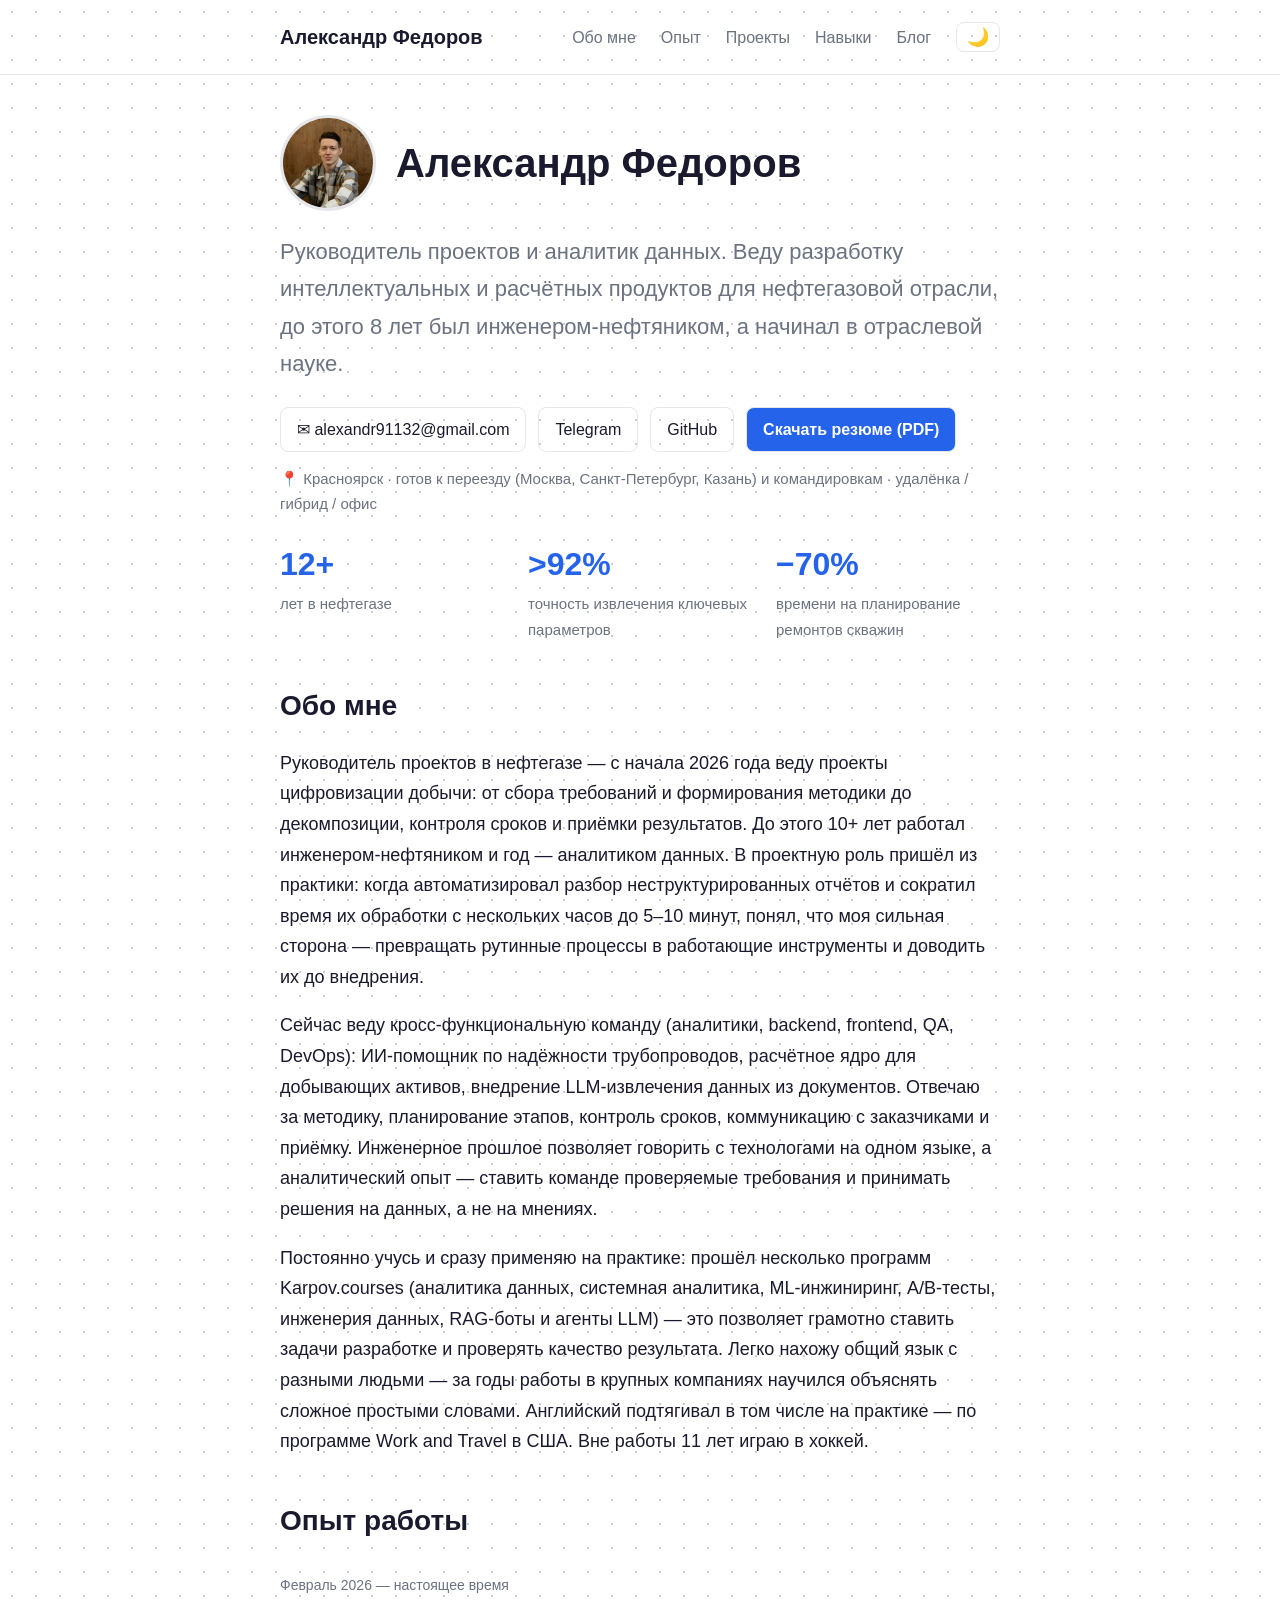
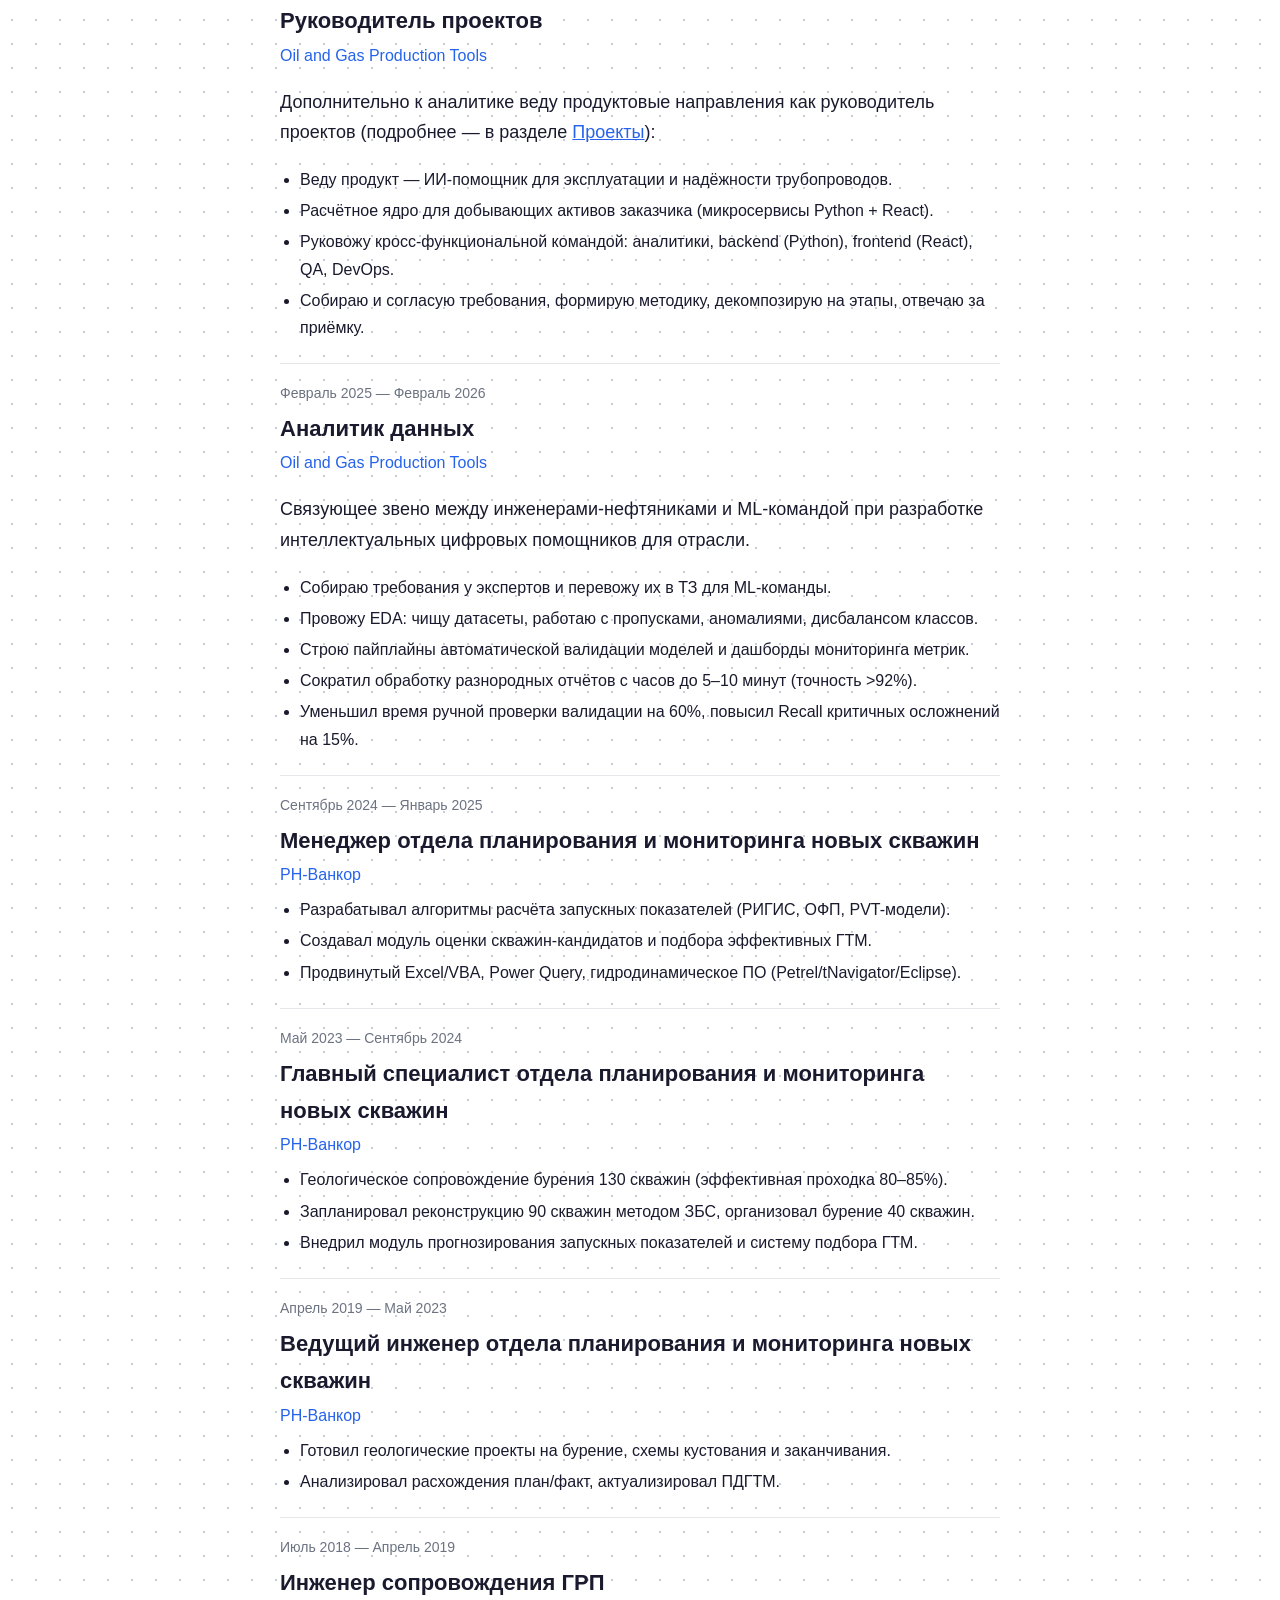
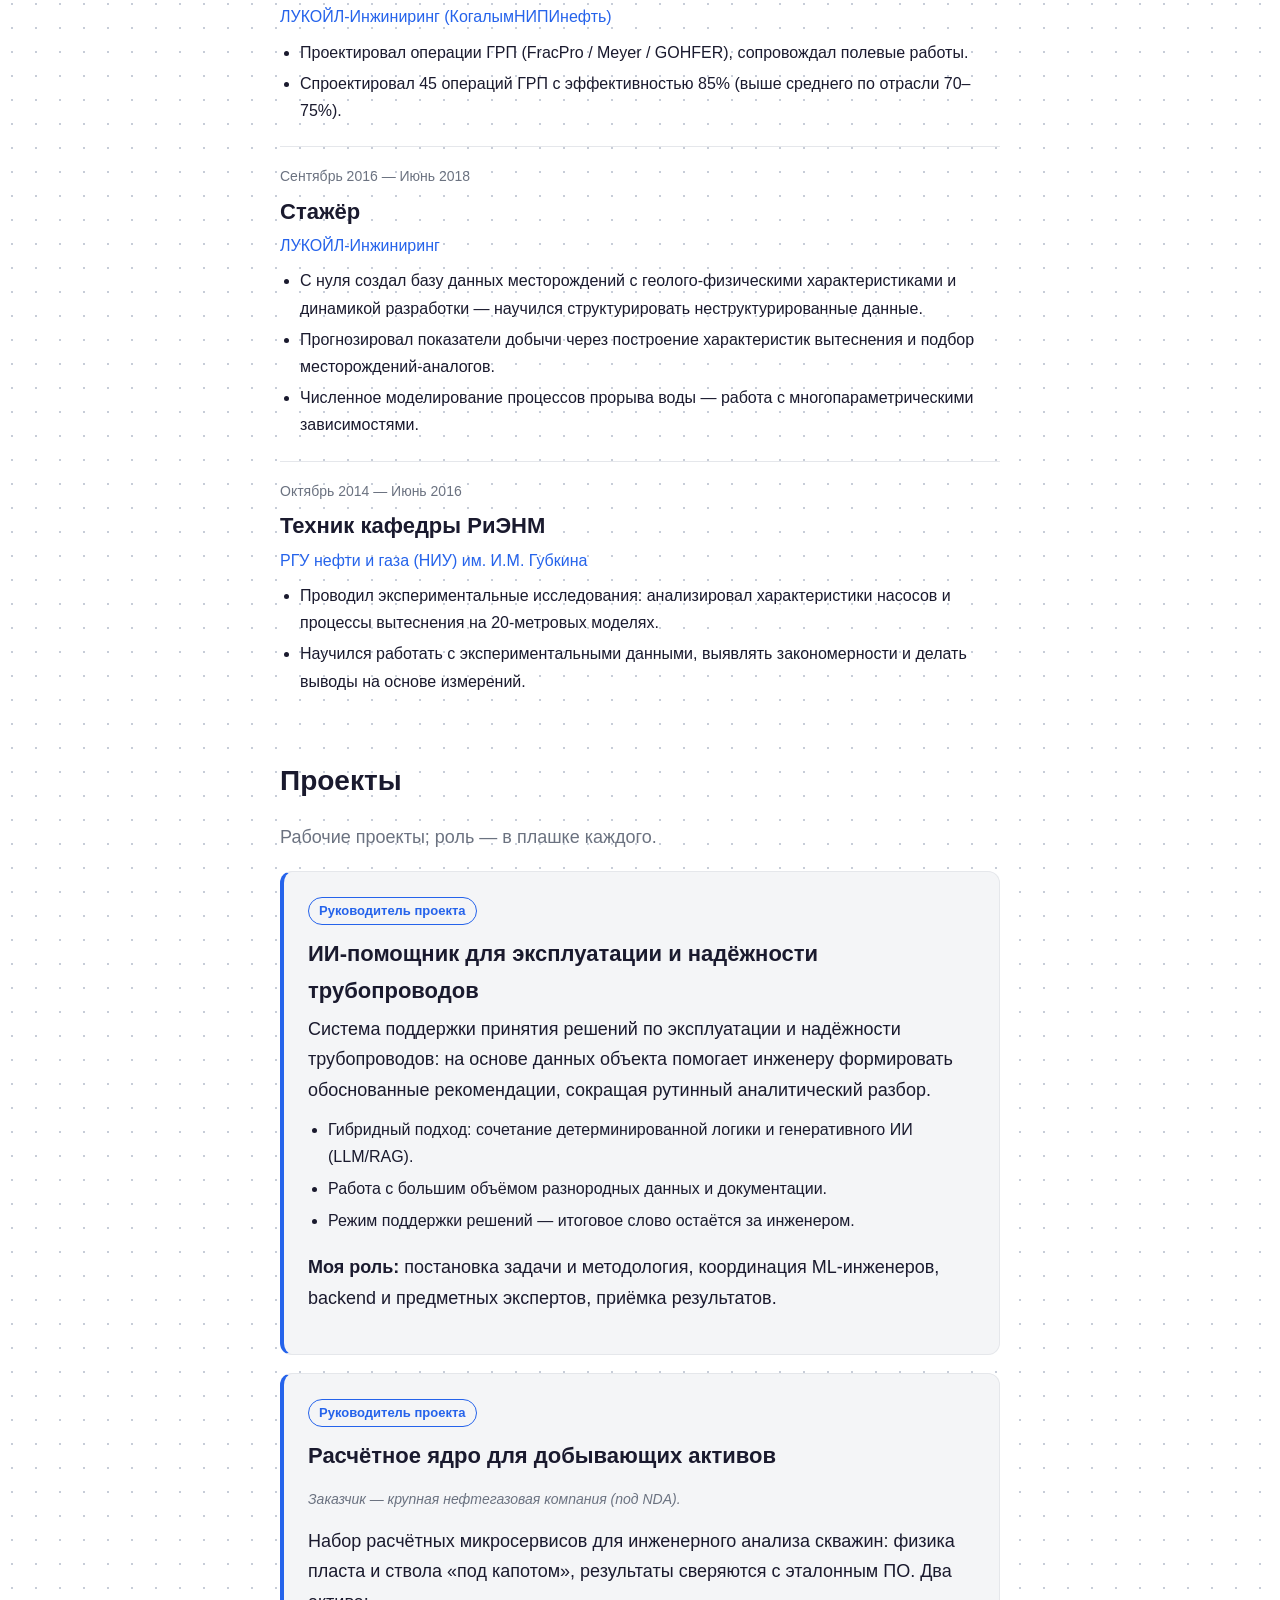
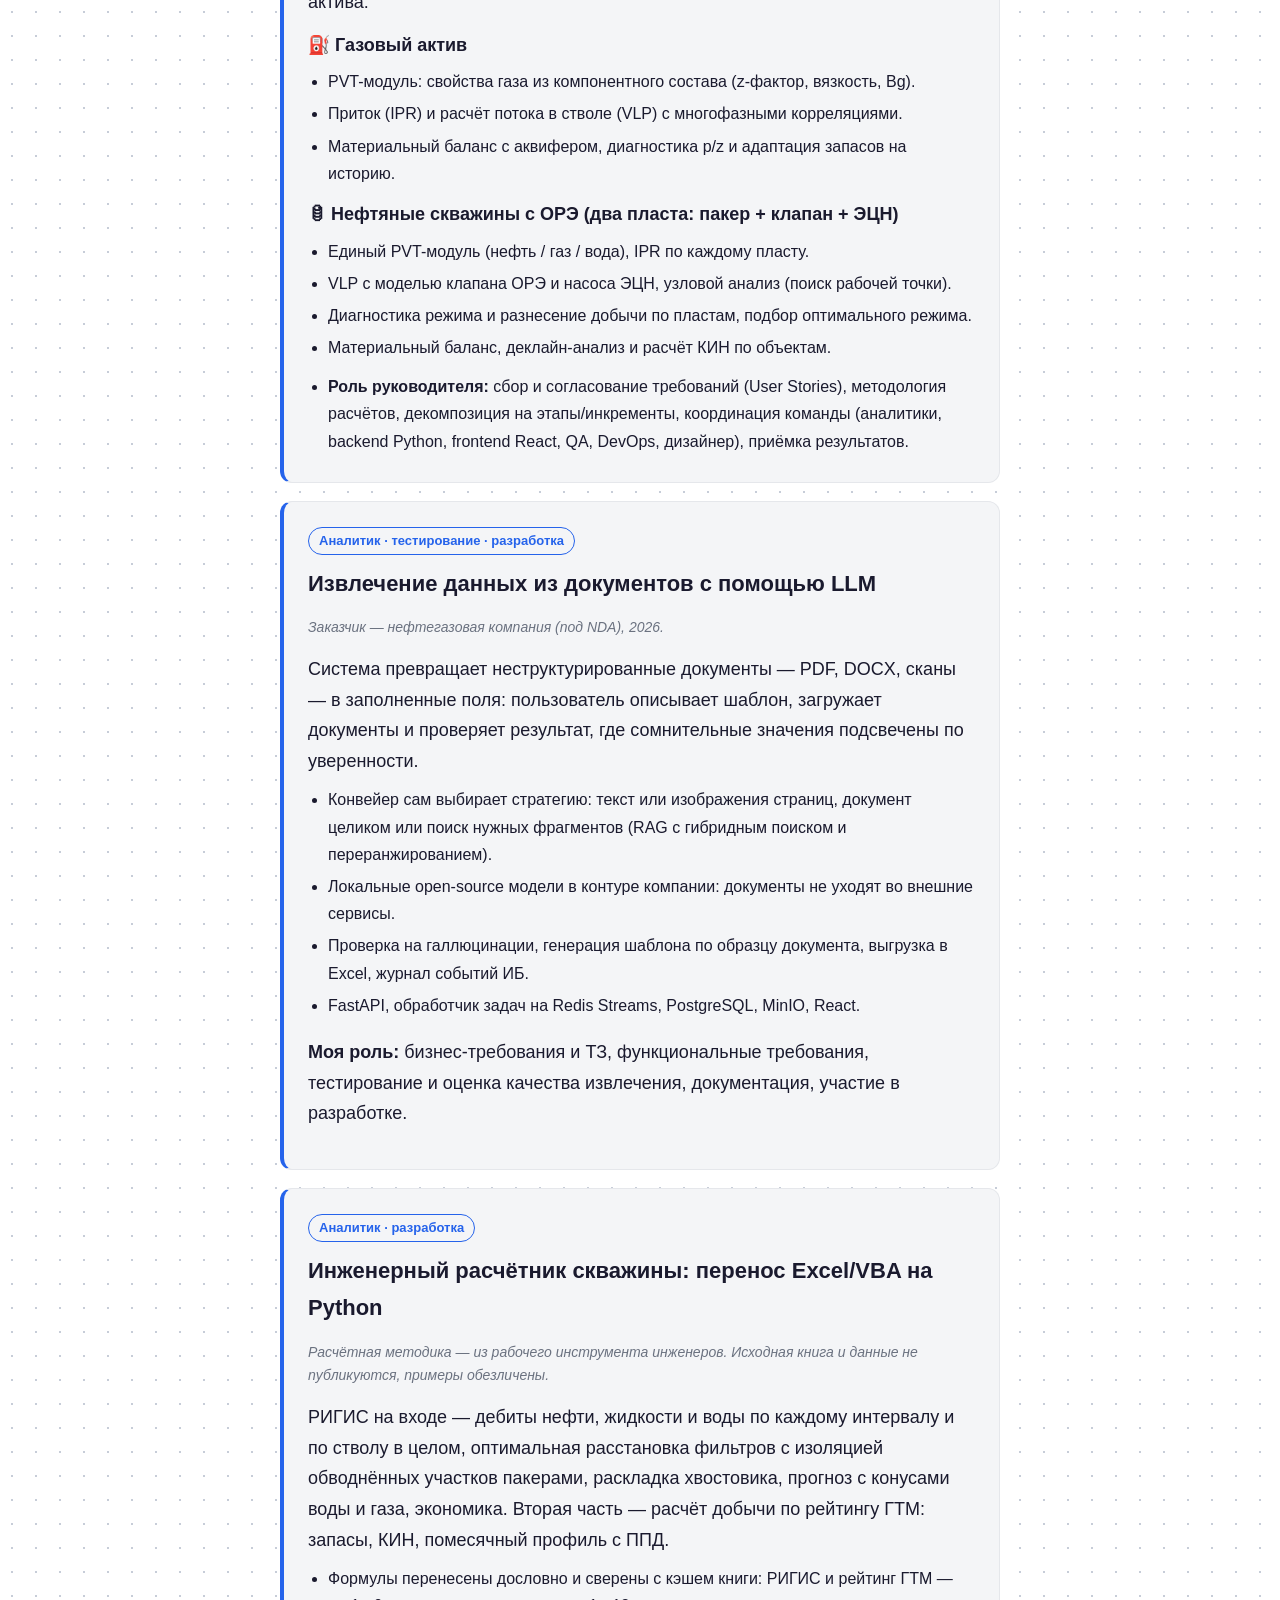
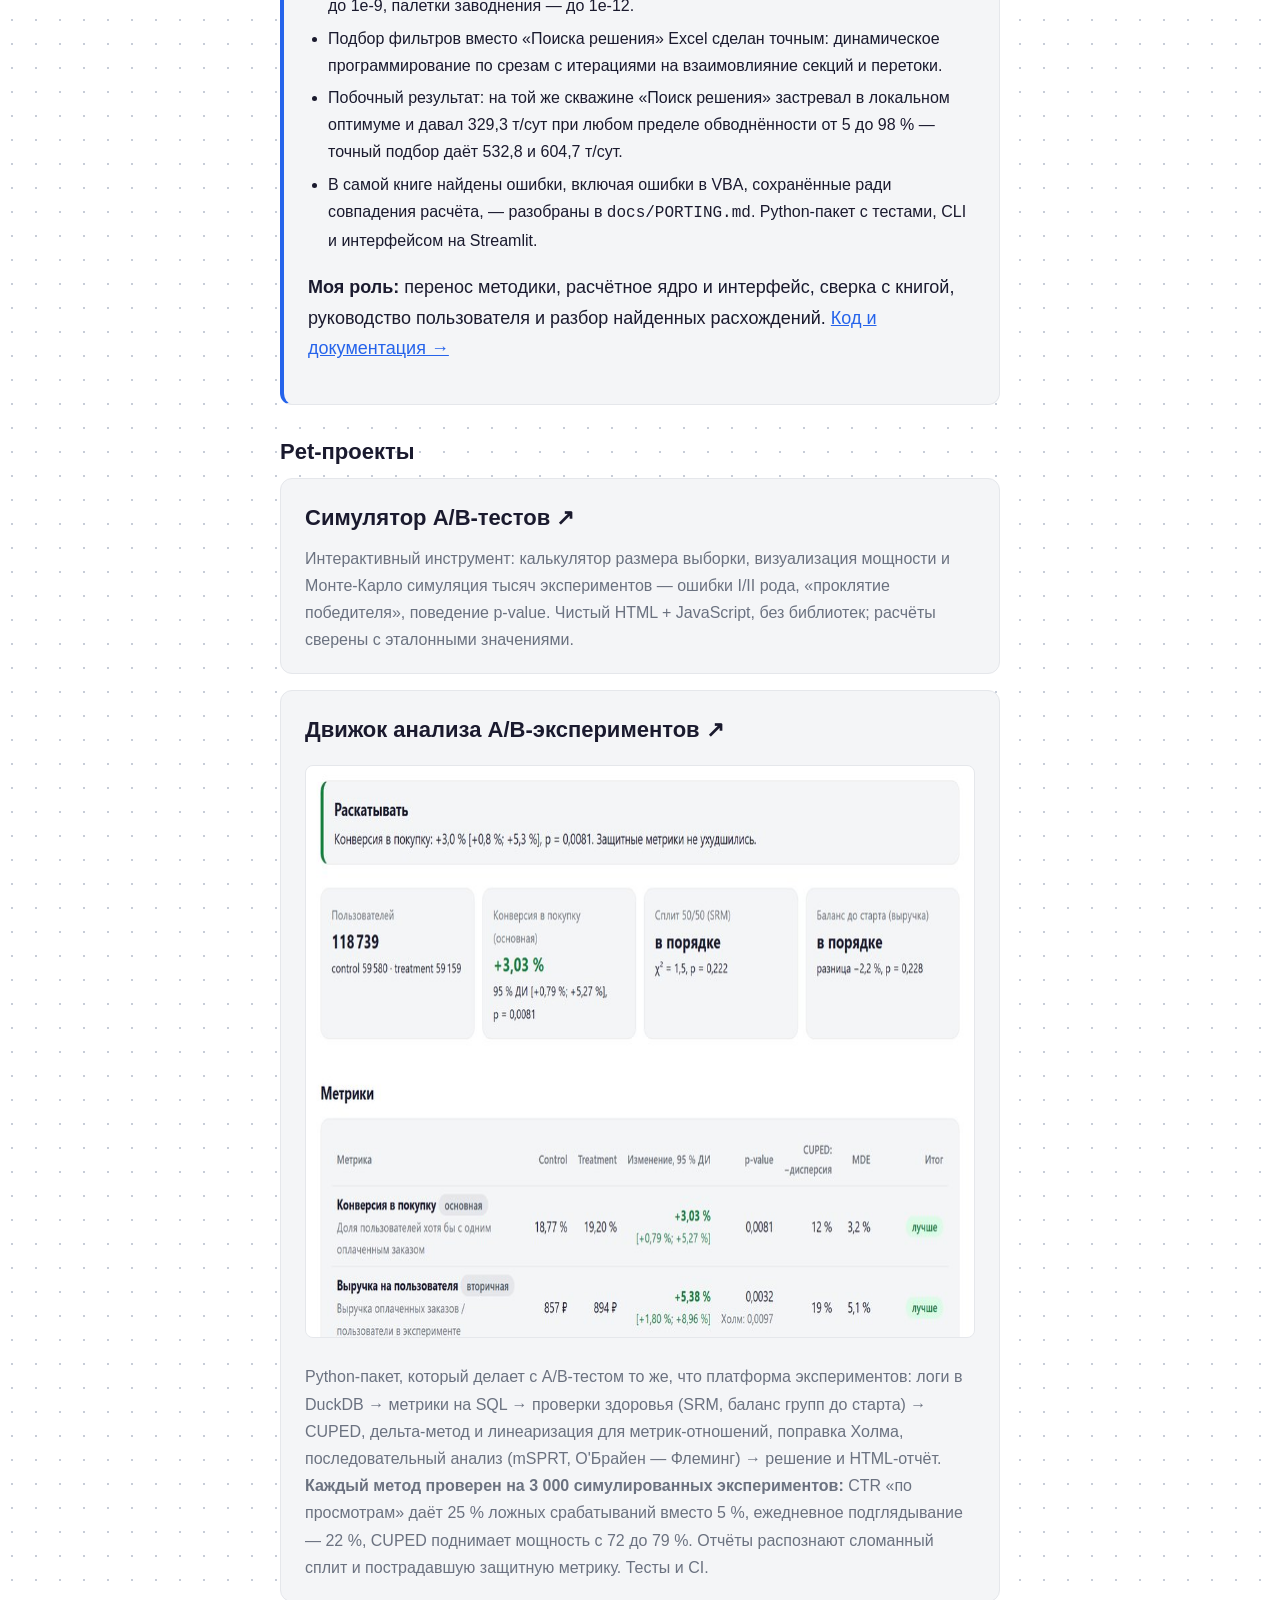
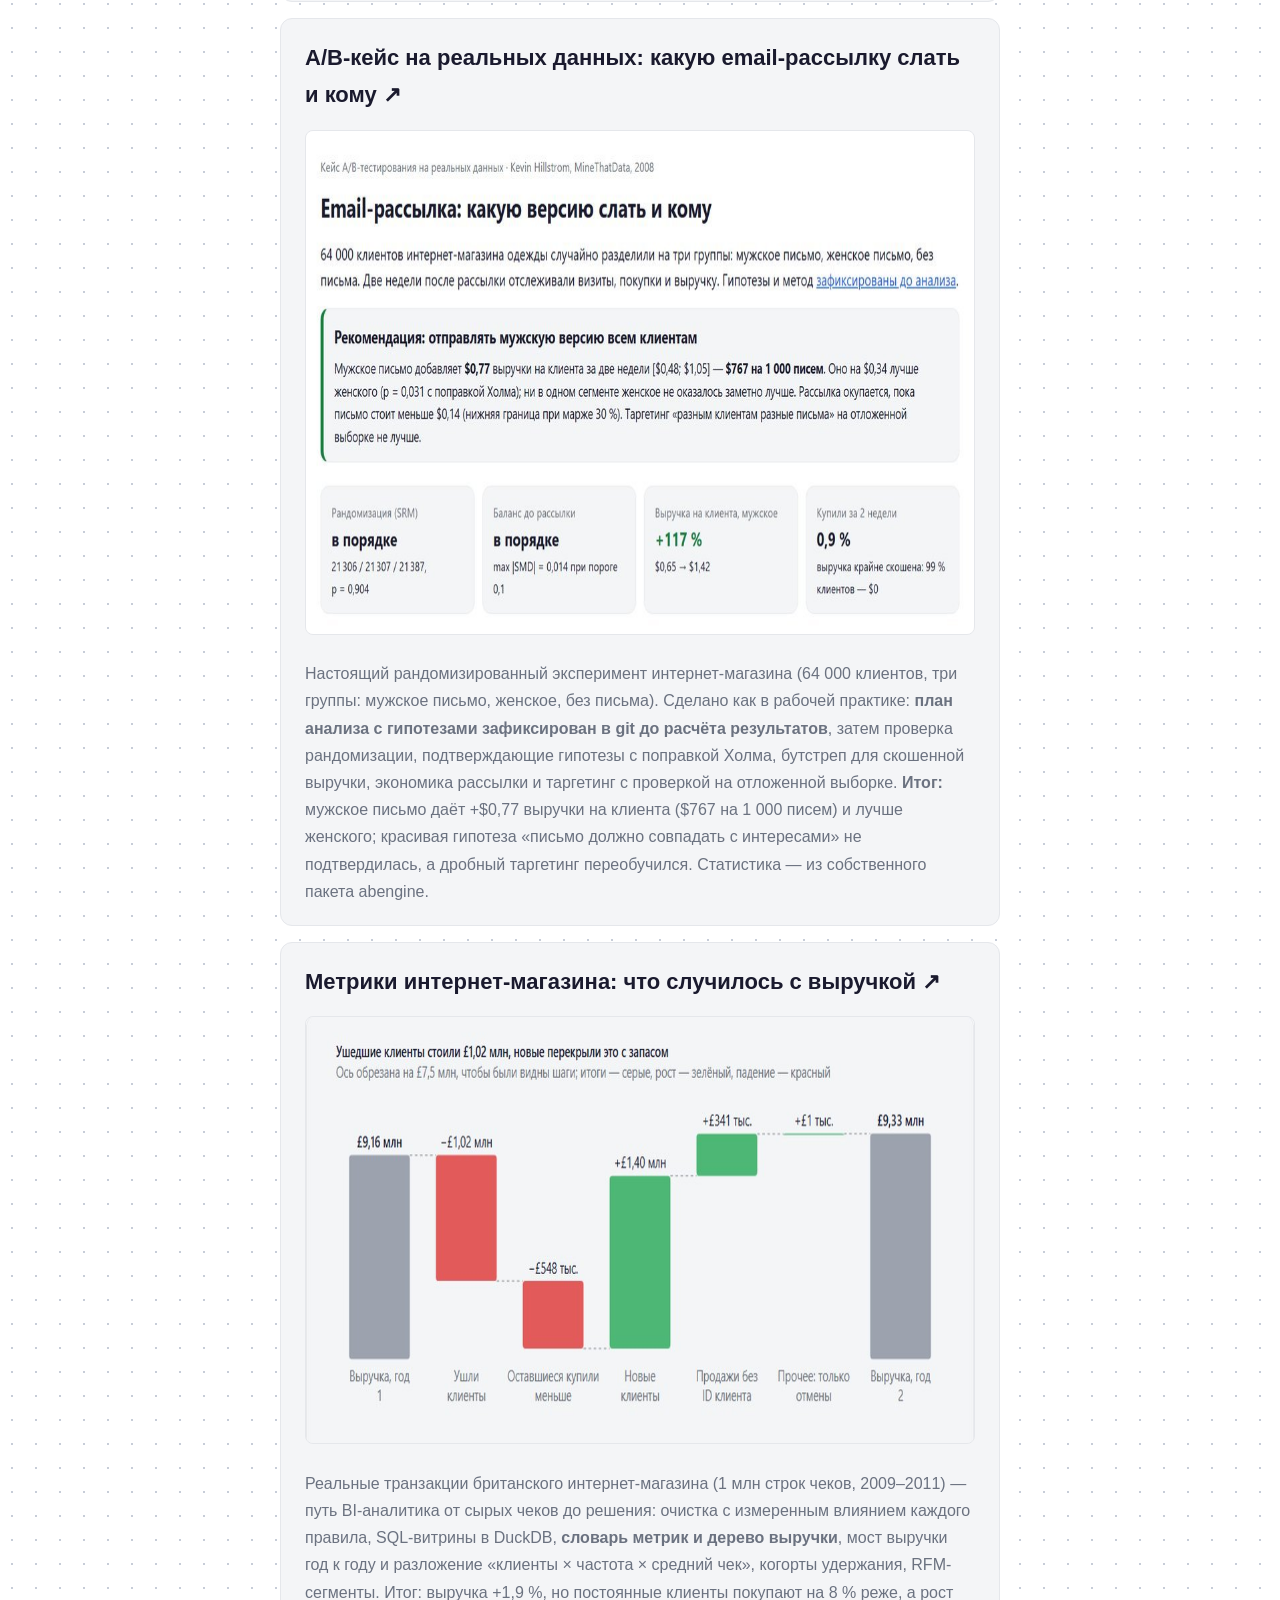
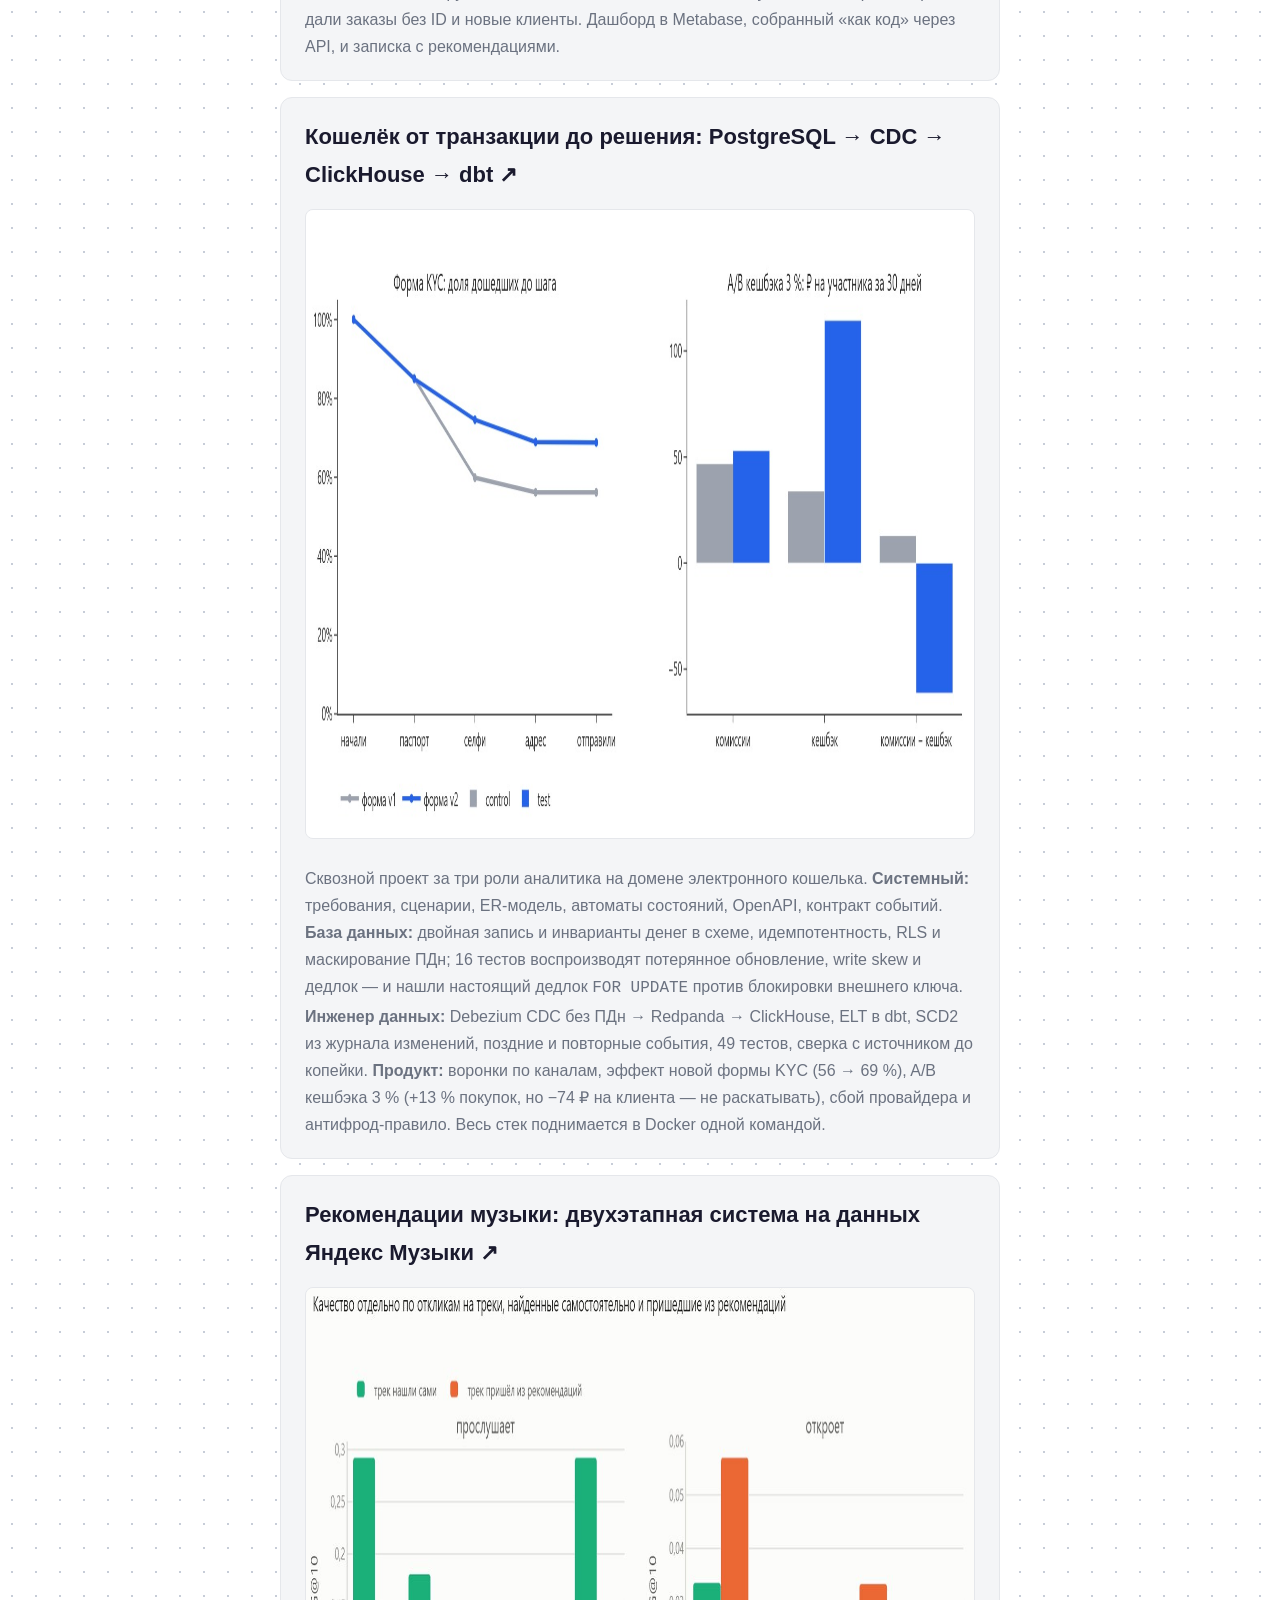
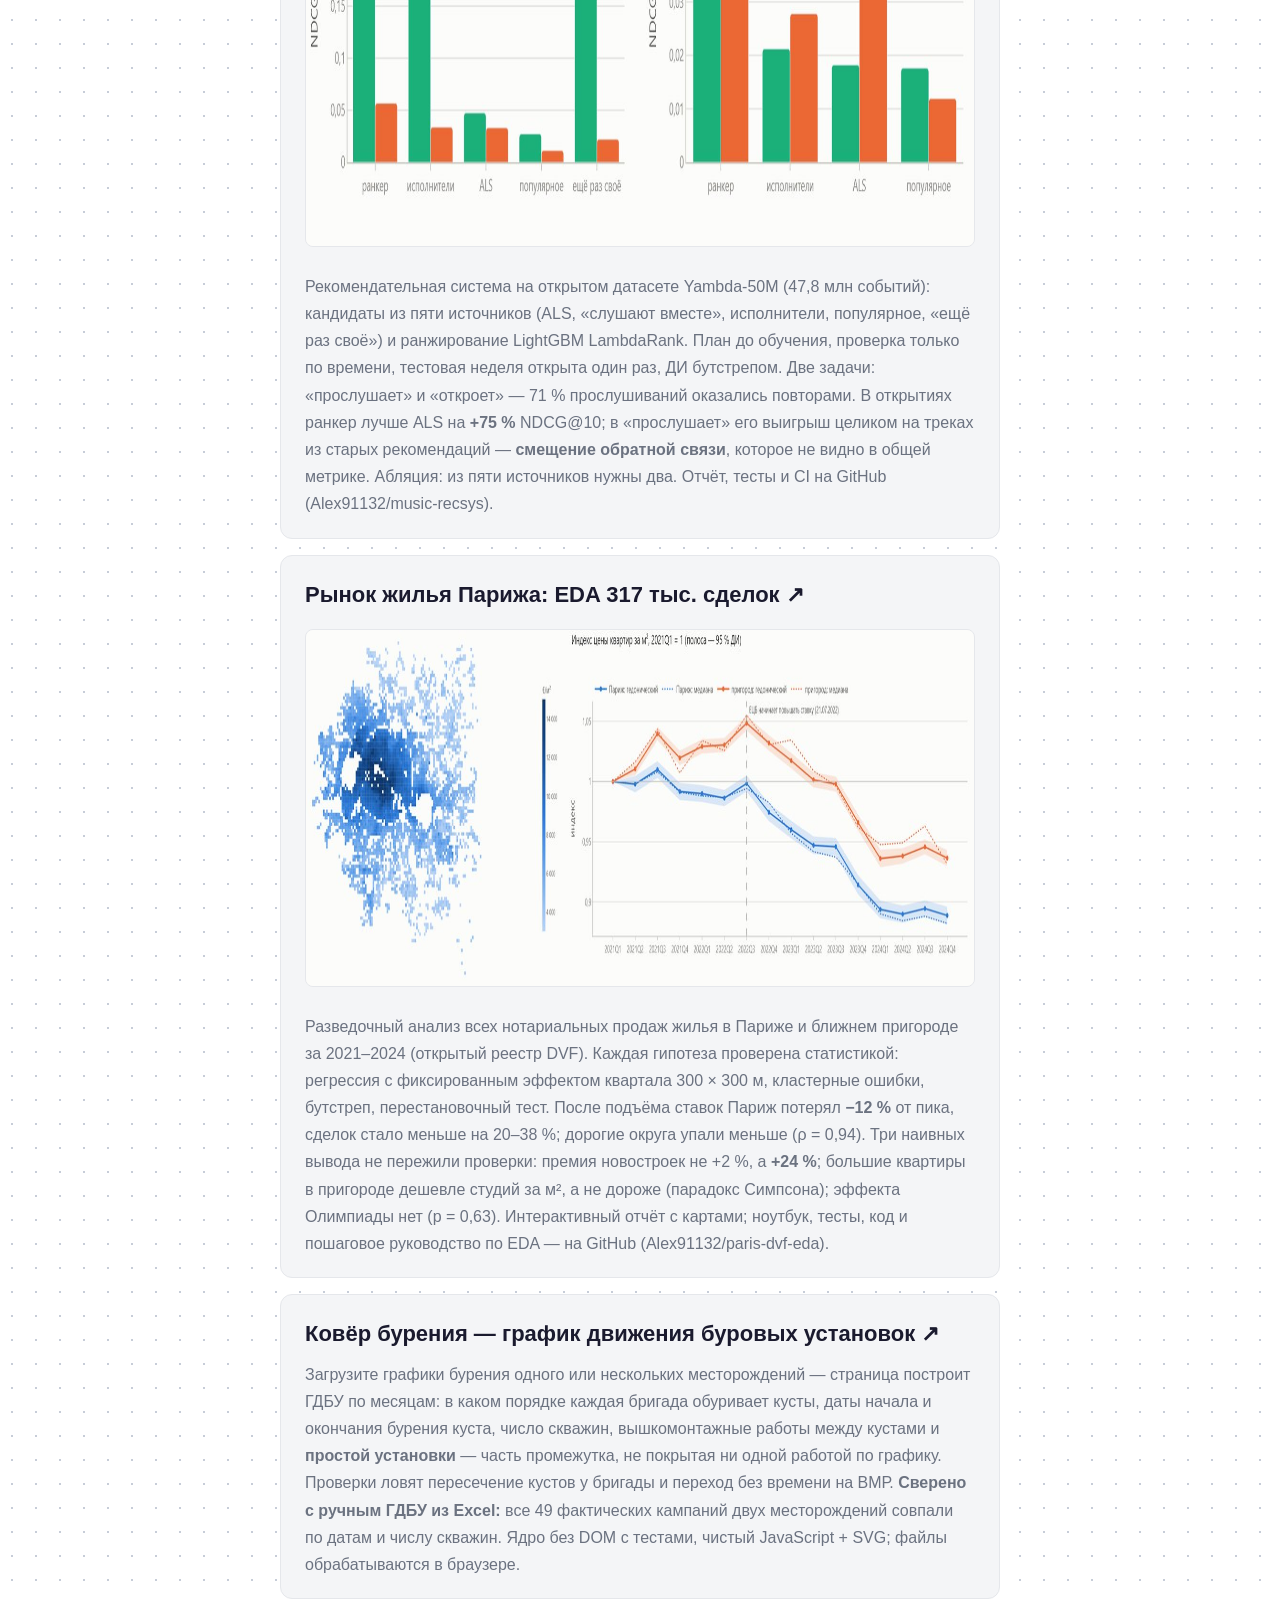
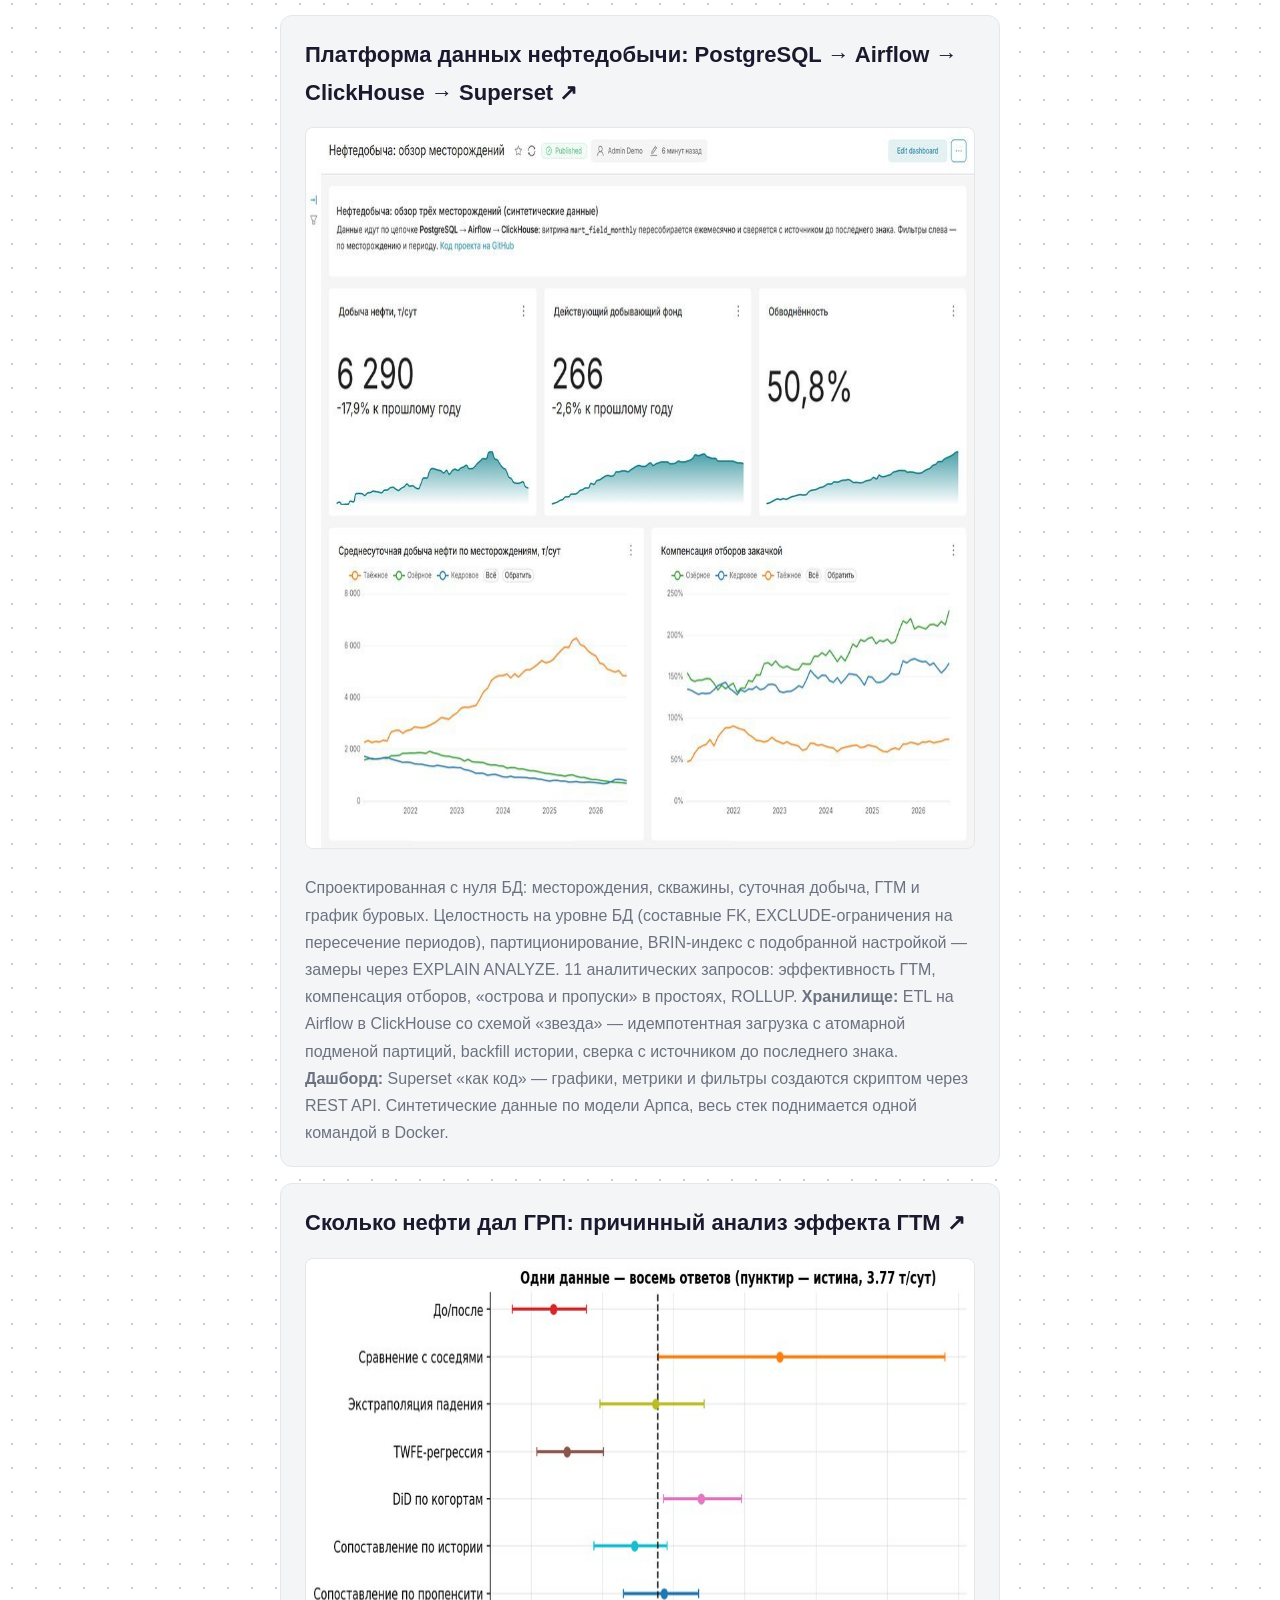
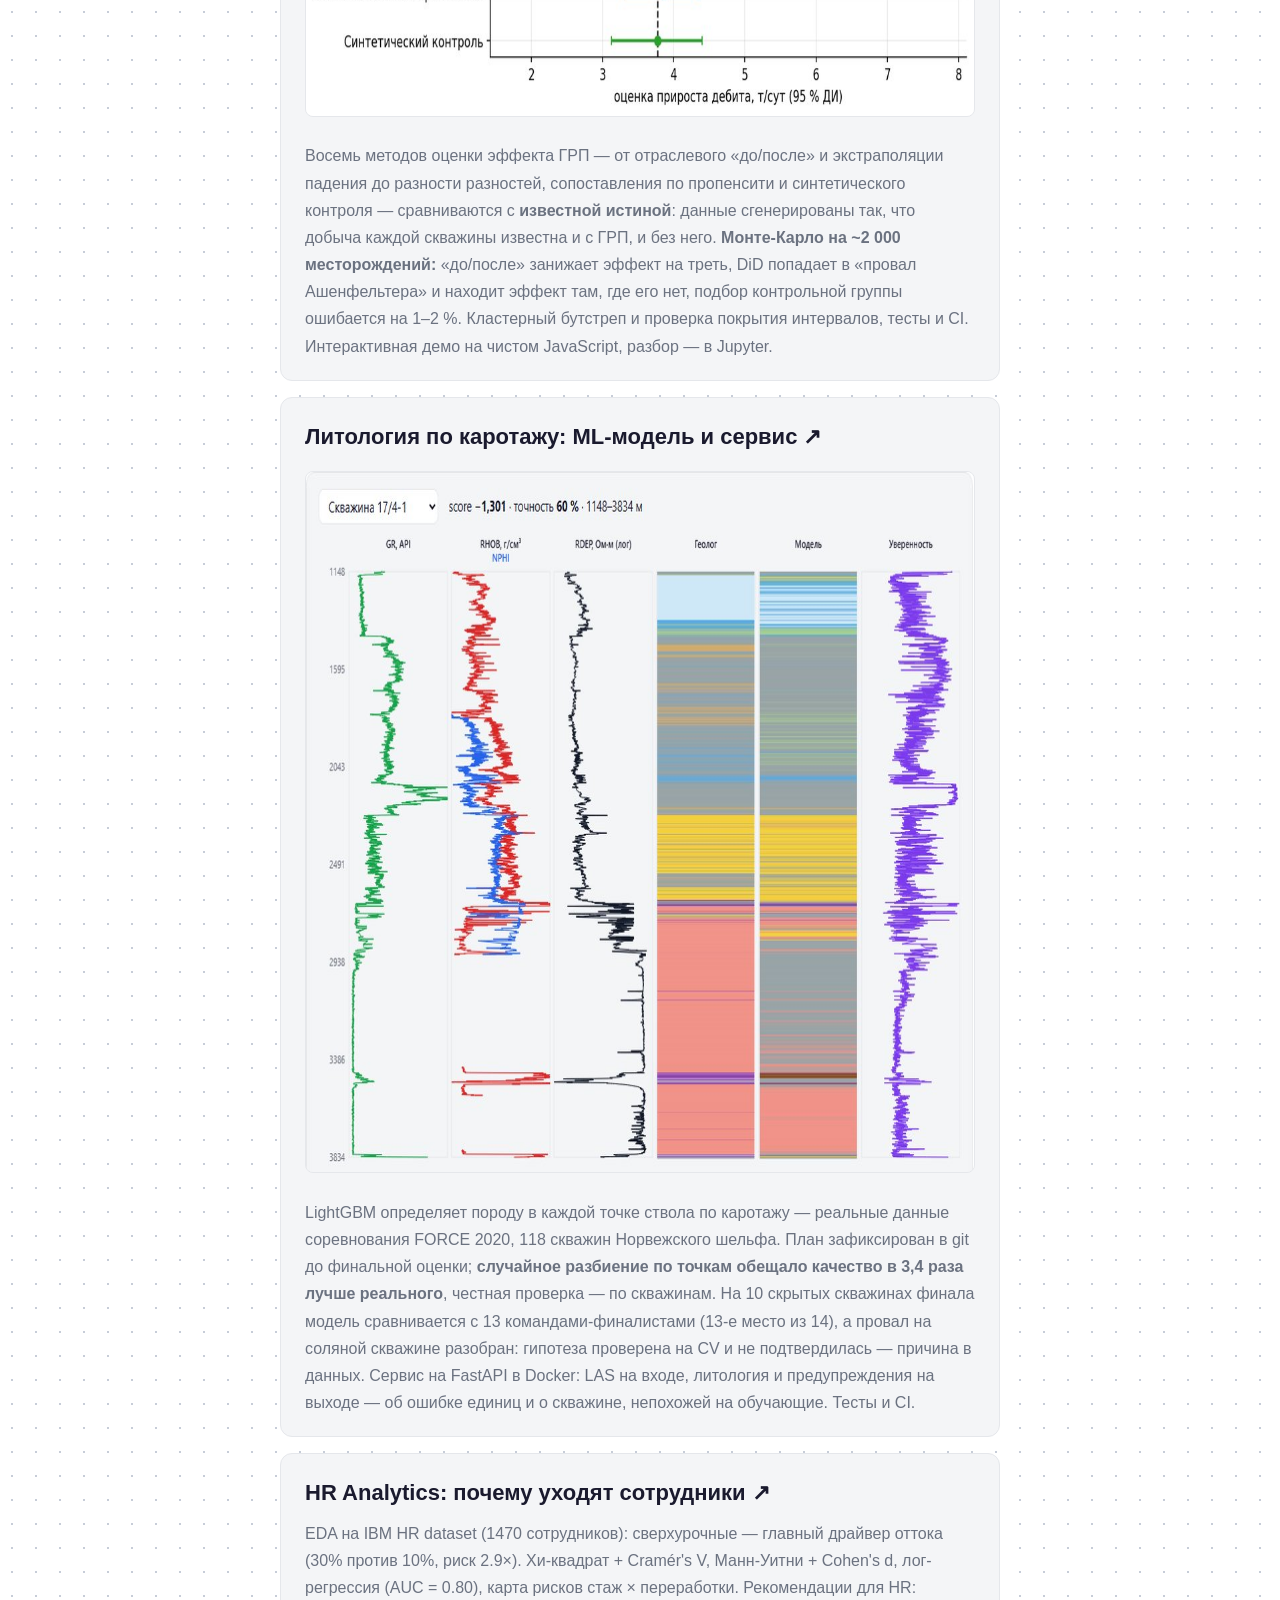
==== commit ce57f81f: "Тексты, позиционирование и карточки: 8 лет стажа, статус РП, retools, отчёт кошелька Тексты (сверка " ====
--- a/index.html
+++ b/index.html
@@ -3,19 +3,28 @@
 <head>
   <meta charset="UTF-8">
   <meta name="viewport" content="width=device-width, initial-scale=1.0">
-  <title>Александр Федоров — аналитик данных</title>
-  <meta name="description" content="Руководитель проекта и аналитик данных. Интеллектуальные и расчётные продукты для нефтегазовой отрасли. Python, SQL, ML-валидация, ETL.">
+  <title>Александр Федоров — руководитель проектов и аналитик данных</title>
+  <meta name="description" content="Руководитель проектов и аналитик данных в нефтегазе: интеллектуальные и расчётные продукты для добычи. Python, SQL, ML-валидация, ETL.">
+  <meta name="color-scheme" content="light dark">
+  <meta name="theme-color" content="#ffffff" media="(prefers-color-scheme: light)">
+  <meta name="theme-color" content="#0f1117" media="(prefers-color-scheme: dark)">
 
   <!-- Иконка вкладки -->
   <link rel="icon" href="assets/favicon.svg" type="image/svg+xml">
 
   <!-- Превью-карточка для соцсетей (Telegram, LinkedIn, VK) -->
   <meta property="og:type" content="website">
-  <meta property="og:title" content="Александр Федоров — руководитель проекта, аналитик данных">
-  <meta property="og:description" content="Интеллектуальные и расчётные продукты для нефтегазовой отрасли. Python, SQL, ML-валидация, ETL.">
+  <meta property="og:site_name" content="Александр Федоров">
+  <meta property="og:locale" content="ru_RU">
+  <meta property="og:title" content="Александр Федоров — руководитель проектов и аналитик данных">
+  <meta property="og:description" content="Руководитель проектов и аналитик данных в нефтегазе: интеллектуальные и расчётные продукты для добычи. Python, SQL, ML-валидация, ETL.">
   <meta property="og:image" content="https://alex91132.github.io/assets/og.png">
-  <meta property="og:url" content="https://alex91132.github.io">
+  <meta property="og:image:alt" content="Александр Федоров — руководитель проектов и аналитик данных">
+  <meta property="og:url" content="https://alex91132.github.io/">
   <meta name="twitter:card" content="summary_large_image">
+  <meta name="twitter:title" content="Александр Федоров — руководитель проектов и аналитик данных">
+  <meta name="twitter:description" content="Руководитель проектов и аналитик данных в нефтегазе: интеллектуальные и расчётные продукты для добычи. Python, SQL, ML-валидация, ETL.">
+  <meta name="twitter:image" content="https://alex91132.github.io/assets/og.png">
 
   <link rel="stylesheet" href="styles.css">
 
@@ -25,6 +34,25 @@
       var t = localStorage.getItem('theme');
       if (t) document.documentElement.setAttribute('data-theme', t);
     })();
+  </script>
+
+  <!-- Структурированные данные для поиска и парсеров резюме -->
+  <script type="application/ld+json">
+  {
+    "@context": "https://schema.org",
+    "@type": "Person",
+    "name": "Александр Федоров",
+    "jobTitle": "Руководитель проектов и аналитик данных",
+    "url": "https://alex91132.github.io/",
+    "image": "https://alex91132.github.io/assets/photo.jpg",
+    "email": "mailto:alexandr91132@gmail.com",
+    "address": { "@type": "PostalAddress", "addressLocality": "Красноярск", "addressCountry": "RU" },
+    "sameAs": ["https://github.com/Alex91132", "https://t.me/Alex91132"],
+    "alumniOf": { "@type": "CollegeOrUniversity", "name": "РГУ нефти и газа (НИУ) им. И.М. Губкина" },
+    "knowsAbout": ["Python", "SQL", "pandas", "A/B-тестирование", "валидация ML-моделей",
+                   "PostgreSQL", "ClickHouse", "Apache Airflow", "Docker", "FastAPI", "нефтегазовая аналитика"],
+    "knowsLanguage": ["ru", "en"]
+  }
   </script>
 </head>
 <body>
@@ -50,14 +78,14 @@
     <section class="intro">
       <div class="hero-top">
         <!-- Фото-аватар (квадрат, показывается кругом через CSS object-fit) -->
-        <img class="avatar" src="assets/photo.jpg" alt="Александр Федоров">
+        <img class="avatar" src="assets/photo.jpg" width="600" height="600" alt="Александр Федоров">
 
         <h1>Александр Федоров</h1>
       </div>
       <p class="lead">
-        Руководитель проекта и аналитик данных. Веду разработку интеллектуальных и
-        расчётных продуктов для нефтегазовой отрасли, до этого 10+ лет был
-        инженером-нефтяником. Люблю превращать рутинные процессы в работающие инструменты.
+        Руководитель проектов и аналитик данных. Веду разработку интеллектуальных и
+        расчётных продуктов для нефтегазовой отрасли, до этого 8 лет был
+        инженером-нефтяником, а начинал в отраслевой науке.
       </p>
 
       <!-- Контакты. Email показан текстом — его видно и можно скопировать,
@@ -299,6 +327,35 @@
            и оценка качества извлечения, документация, участие в разработке.</p>
       </div>
 
+      <!-- Проект 4: перенос инженерного расчётника на Python (код открыт) -->
+      <div class="project">
+        <span class="role">Аналитик · разработка</span>
+        <h3>Инженерный расчётник скважины: перенос Excel/VBA на Python</h3>
+        <p class="nda">Расчётная методика — из рабочего инструмента инженеров.
+           Исходная книга и данные не публикуются, примеры обезличены.</p>
+        <p class="summary">
+          РИГИС на входе — дебиты нефти, жидкости и воды по каждому интервалу и по стволу в целом,
+          оптимальная расстановка фильтров с изоляцией обводнённых участков пакерами, раскладка
+          хвостовика, прогноз с конусами воды и газа, экономика. Вторая часть — расчёт добычи
+          по рейтингу ГТМ: запасы, КИН, помесячный профиль с ППД.
+        </p>
+        <ul>
+          <li>Формулы перенесены дословно и сверены с кэшем книги: РИГИС и рейтинг ГТМ — до 1e-9,
+              палетки заводнения — до 1e-12.</li>
+          <li>Подбор фильтров вместо «Поиска решения» Excel сделан точным: динамическое
+              программирование по срезам с итерациями на взаимовлияние секций и перетоки.</li>
+          <li>Побочный результат: на той же скважине «Поиск решения» застревал в локальном
+              оптимуме и давал 329,3 т/сут при любом пределе обводнённости от 5 до 98 % —
+              точный подбор даёт 532,8 и 604,7 т/сут.</li>
+          <li>В самой книге найдены ошибки, включая ошибки в VBA, сохранённые ради совпадения
+              расчёта, — разобраны в <code>docs/PORTING.md</code>. Python-пакет с тестами,
+              CLI и интерфейсом на Streamlit.</li>
+        </ul>
+        <p><strong>Моя роль:</strong> перенос методики, расчётное ядро и интерфейс, сверка
+           с книгой, руководство пользователя и разбор найденных расхождений.
+           <a href="https://github.com/Alex91132/retools" target="_blank" rel="noopener">Код и документация →</a></p>
+      </div>
+
       <!-- Pet-проекты -->
       <h3 style="margin-top:28px;">Pet-проекты</h3>
       <a class="card" href="ab-simulator/">
@@ -311,6 +368,7 @@
       <a class="card" href="https://alex91132.github.io/ab-testing-engine/" target="_blank" rel="noopener">
         <h3>Движок анализа A/B-экспериментов ↗</h3>
         <img src="assets/projects/ab-engine.jpg"
+             width="1000" height="573"
              alt="Отчёт по эксперименту: решение, проверка сплита, метрики с CUPED и поправкой Холма"
              loading="lazy"
              style="width:100%; border-radius:8px; border:1px solid var(--border); margin:8px 0 10px;">
@@ -326,6 +384,7 @@
       <a class="card" href="https://alex91132.github.io/ab-case-email-campaign/" target="_blank" rel="noopener">
         <h3>A/B-кейс на реальных данных: какую email-рассылку слать и кому ↗</h3>
         <img src="assets/projects/ab-case.jpg"
+             width="1000" height="505"
              alt="Записка с решением по эксперименту с email-рассылкой: рекомендация, проверка рандомизации, эффект"
              loading="lazy"
              style="width:100%; border-radius:8px; border:1px solid var(--border); margin:8px 0 10px;">
@@ -341,6 +400,7 @@
       <a class="card" href="https://alex91132.github.io/online-retail-metrics/" target="_blank" rel="noopener">
         <h3>Метрики интернет-магазина: что случилось с выручкой ↗</h3>
         <img src="assets/projects/retail.jpg"
+             width="1000" height="428"
              alt="Мост выручки год к году: ушедшие клиенты, оставшиеся, новые, продажи без ID"
              loading="lazy"
              style="width:100%; border-radius:8px; border:1px solid var(--border); margin:8px 0 10px;">
@@ -351,9 +411,10 @@
            Итог: выручка +1,9 %, но постоянные клиенты покупают на 8 % реже, а рост дали заказы без ID
            и новые клиенты. Дашборд в Metabase, собранный «как код» через API, и записка с рекомендациями.</p>
       </a>
-      <a class="card" href="https://github.com/Alex91132/wallet-data-platform" target="_blank" rel="noopener">
+      <a class="card" href="https://alex91132.github.io/wallet-data-platform/" target="_blank" rel="noopener">
         <h3>Кошелёк от транзакции до решения: PostgreSQL → CDC → ClickHouse → dbt ↗</h3>
         <img src="assets/projects/wallet.jpg"
+             width="1650" height="630"
              alt="Доходимость шагов формы KYC до и после редизайна; экономика A/B-теста кешбэка на одного участника"
              loading="lazy"
              style="width:100%; border-radius:8px; border:1px solid var(--border); margin:8px 0 10px;">
@@ -371,6 +432,7 @@
       <a class="card" href="https://alex91132.github.io/music-recsys/" target="_blank" rel="noopener">
         <h3>Рекомендации музыки: двухэтапная система на данных Яндекс Музыки ↗</h3>
         <img src="assets/projects/music-recsys.jpg"
+             width="1400" height="560"
              alt="Качество рекомендаций отдельно по трекам, найденным самостоятельно и пришедшим из рекомендаций"
              loading="lazy"
              style="width:100%; border-radius:8px; border:1px solid var(--border); margin:8px 0 10px;">
@@ -385,6 +447,7 @@
       <a class="card" href="https://alex91132.github.io/paris-dvf-eda/" target="_blank" rel="noopener">
         <h3>Рынок жилья Парижа: EDA 317 тыс. сделок ↗</h3>
         <img src="assets/projects/paris-dvf.jpg"
+             width="1400" height="358"
              alt="Карта медианной цены за м² по ячейкам 300 м и гедонический индекс цен Парижа и пригорода 2021–2024"
              loading="lazy"
              style="width:100%; border-radius:8px; border:1px solid var(--border); margin:8px 0 10px;">
@@ -410,6 +473,7 @@
       <a class="card" href="https://github.com/Alex91132/oil-production-dwh" target="_blank" rel="noopener">
         <h3>Платформа данных нефтедобычи: PostgreSQL → Airflow → ClickHouse → Superset ↗</h3>
         <img src="assets/projects/oil-dwh-dashboard.jpg"
+             width="1000" height="722"
              alt="Дашборд Superset: добыча, фонд, обводнённость, компенсация отборов по месторождениям"
              loading="lazy"
              style="width:100%; border-radius:8px; border:1px solid var(--border); margin:8px 0 10px;">
@@ -428,6 +492,7 @@
       <a class="card" href="https://alex91132.github.io/gtm-causal-inference/" target="_blank" rel="noopener">
         <h3>Сколько нефти дал ГРП: причинный анализ эффекта ГТМ ↗</h3>
         <img src="assets/projects/gtm-causal.jpg"
+             width="1000" height="459"
              alt="Оценки эффекта ГРП восемью методами против истинного значения"
              loading="lazy"
              style="width:100%; border-radius:8px; border:1px solid var(--border); margin:8px 0 10px;">
@@ -444,6 +509,7 @@
       <a class="card" href="https://alex91132.github.io/well-log-lithology/" target="_blank" rel="noopener">
         <h3>Литология по каротажу: ML-модель и сервис ↗</h3>
         <img src="assets/projects/litho.jpg"
+             width="1000" height="702"
              alt="Каротаж скважины 17/4-1: литология по интерпретации геолога и по модели, уверенность модели"
              loading="lazy"
              style="width:100%; border-radius:8px; border:1px solid var(--border); margin:8px 0 10px;">
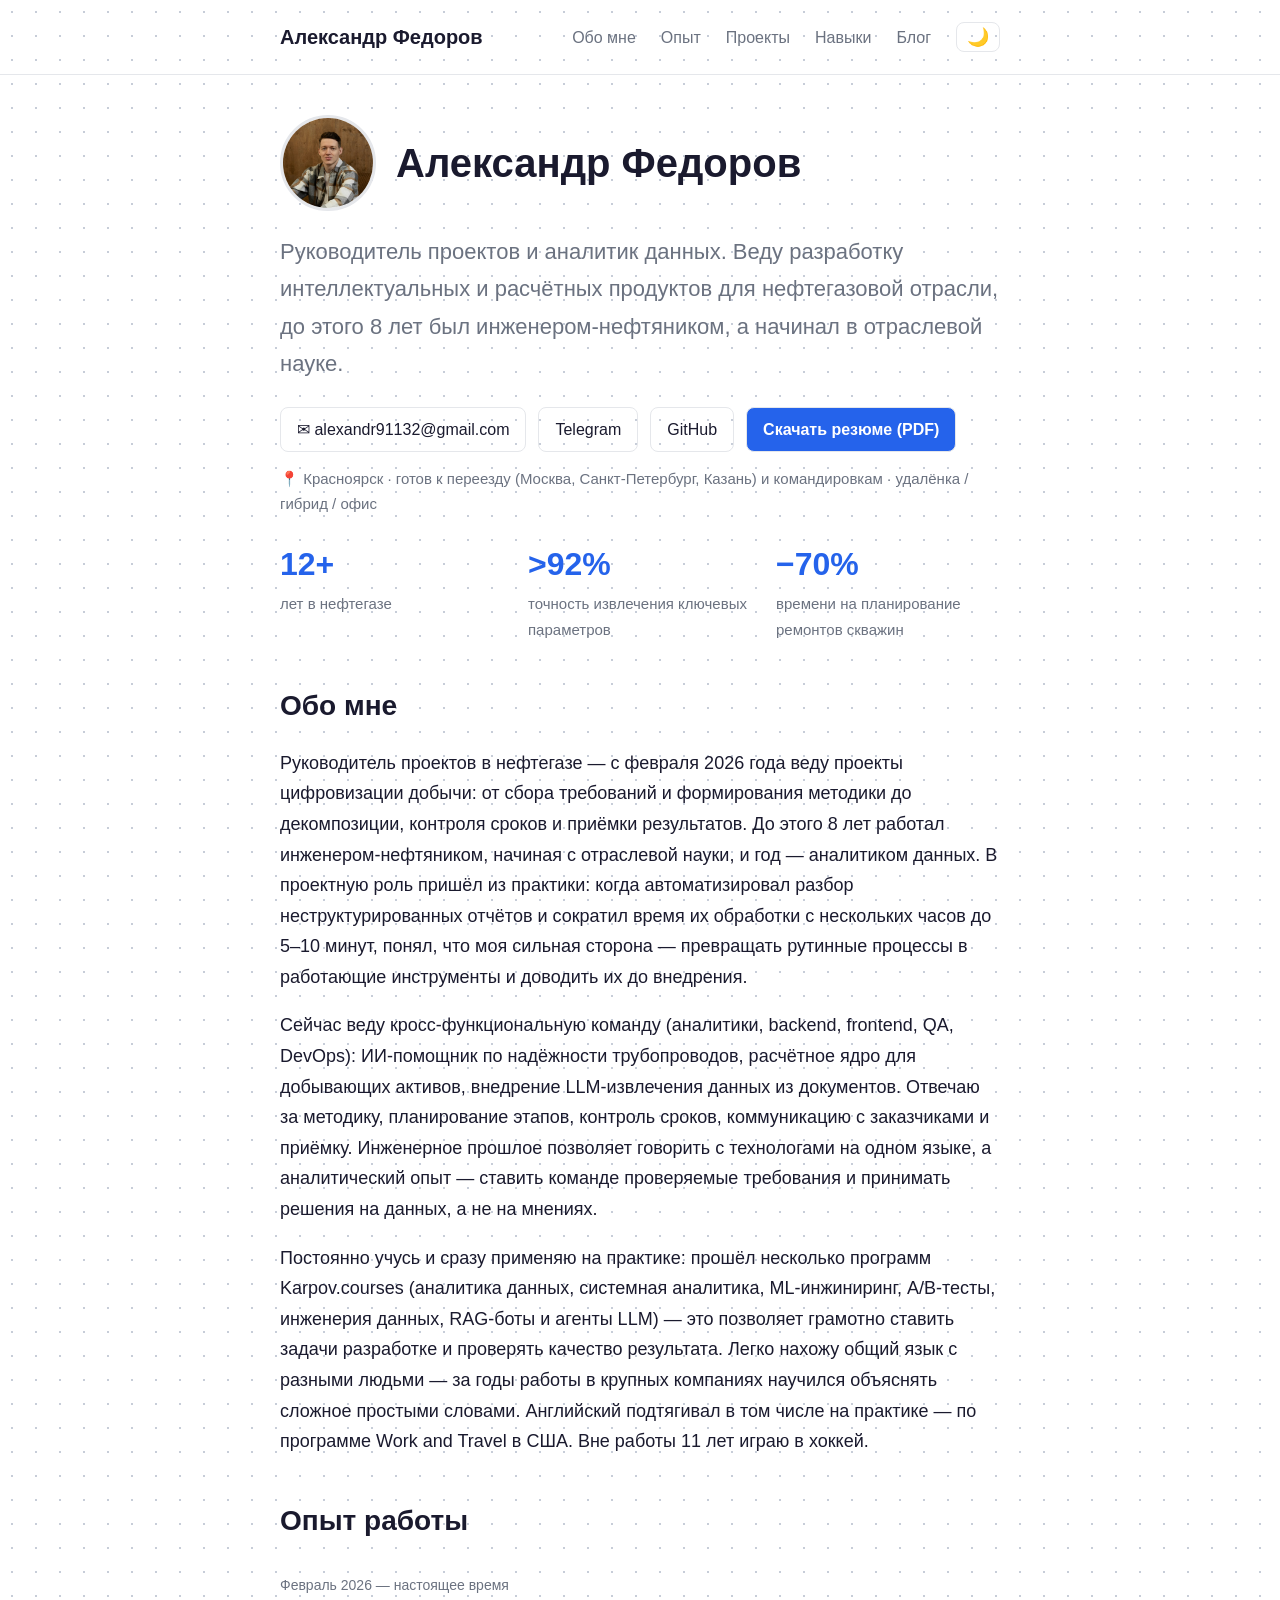
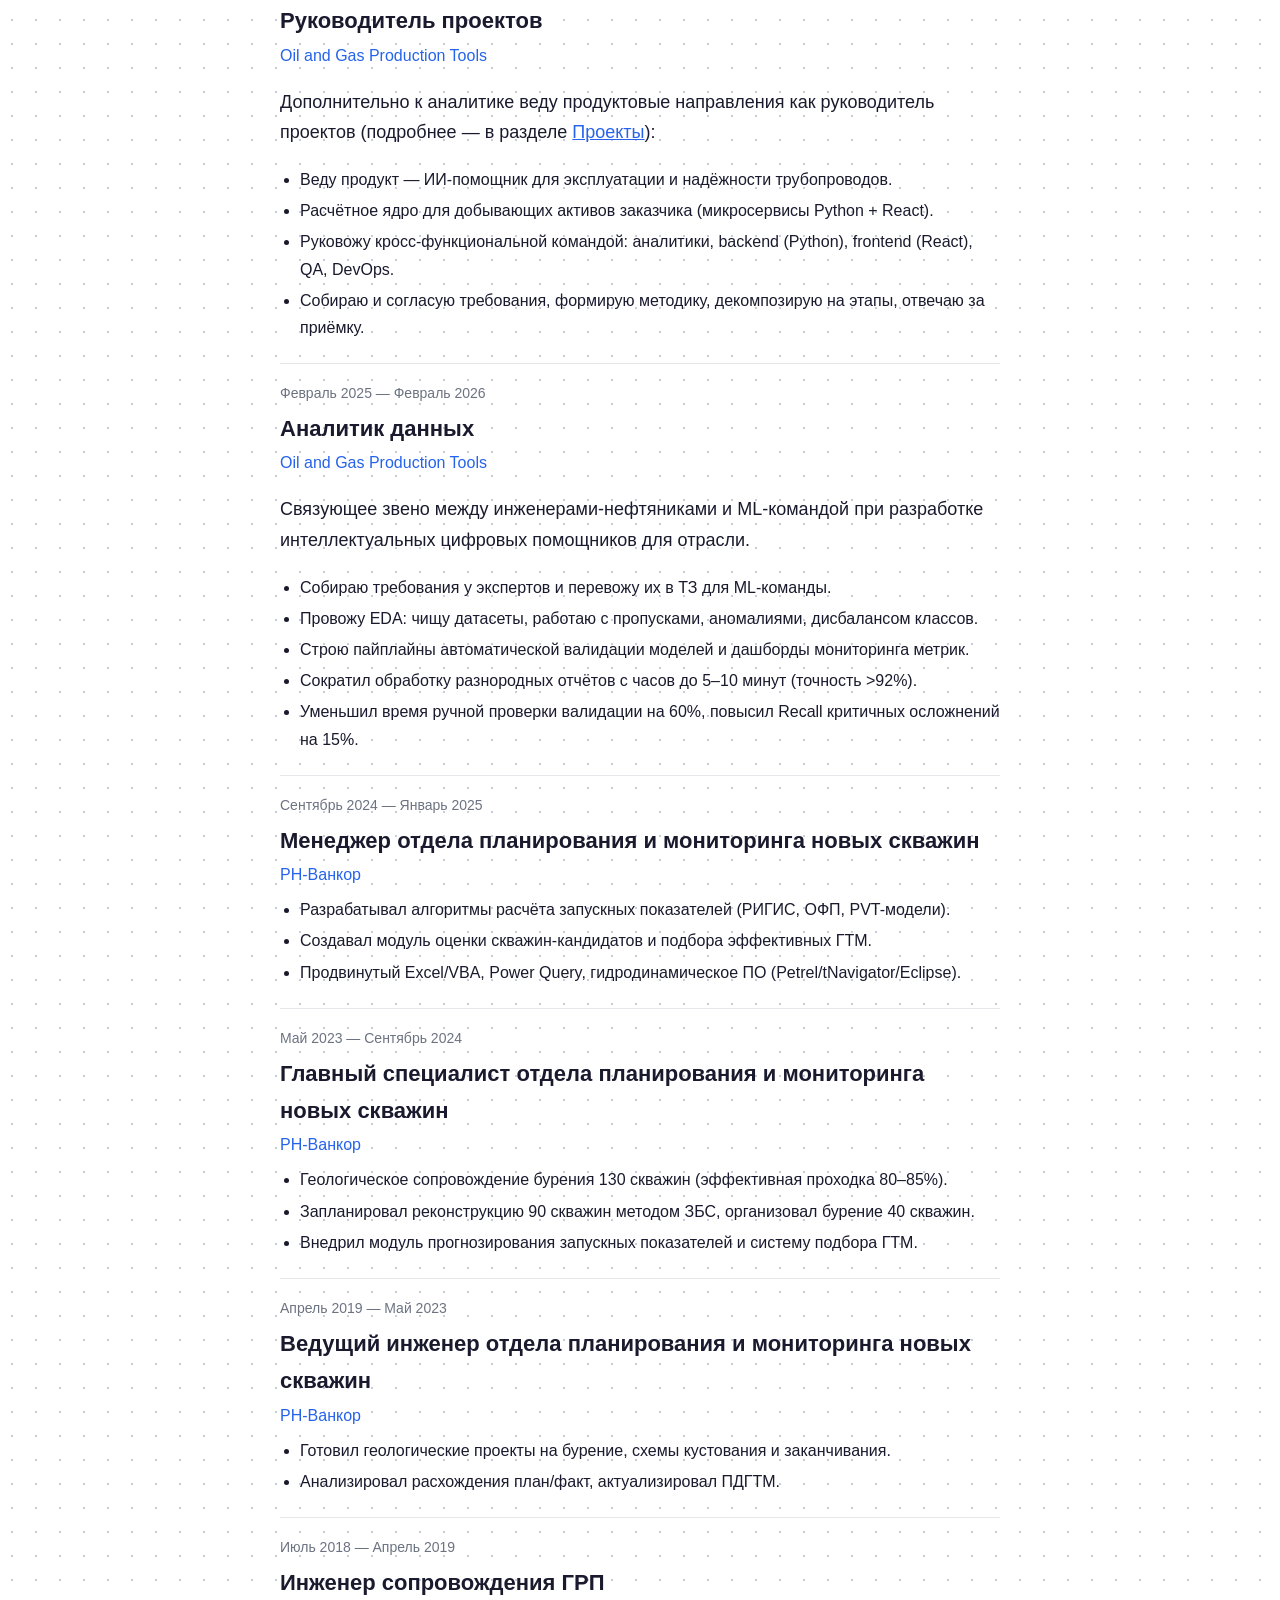
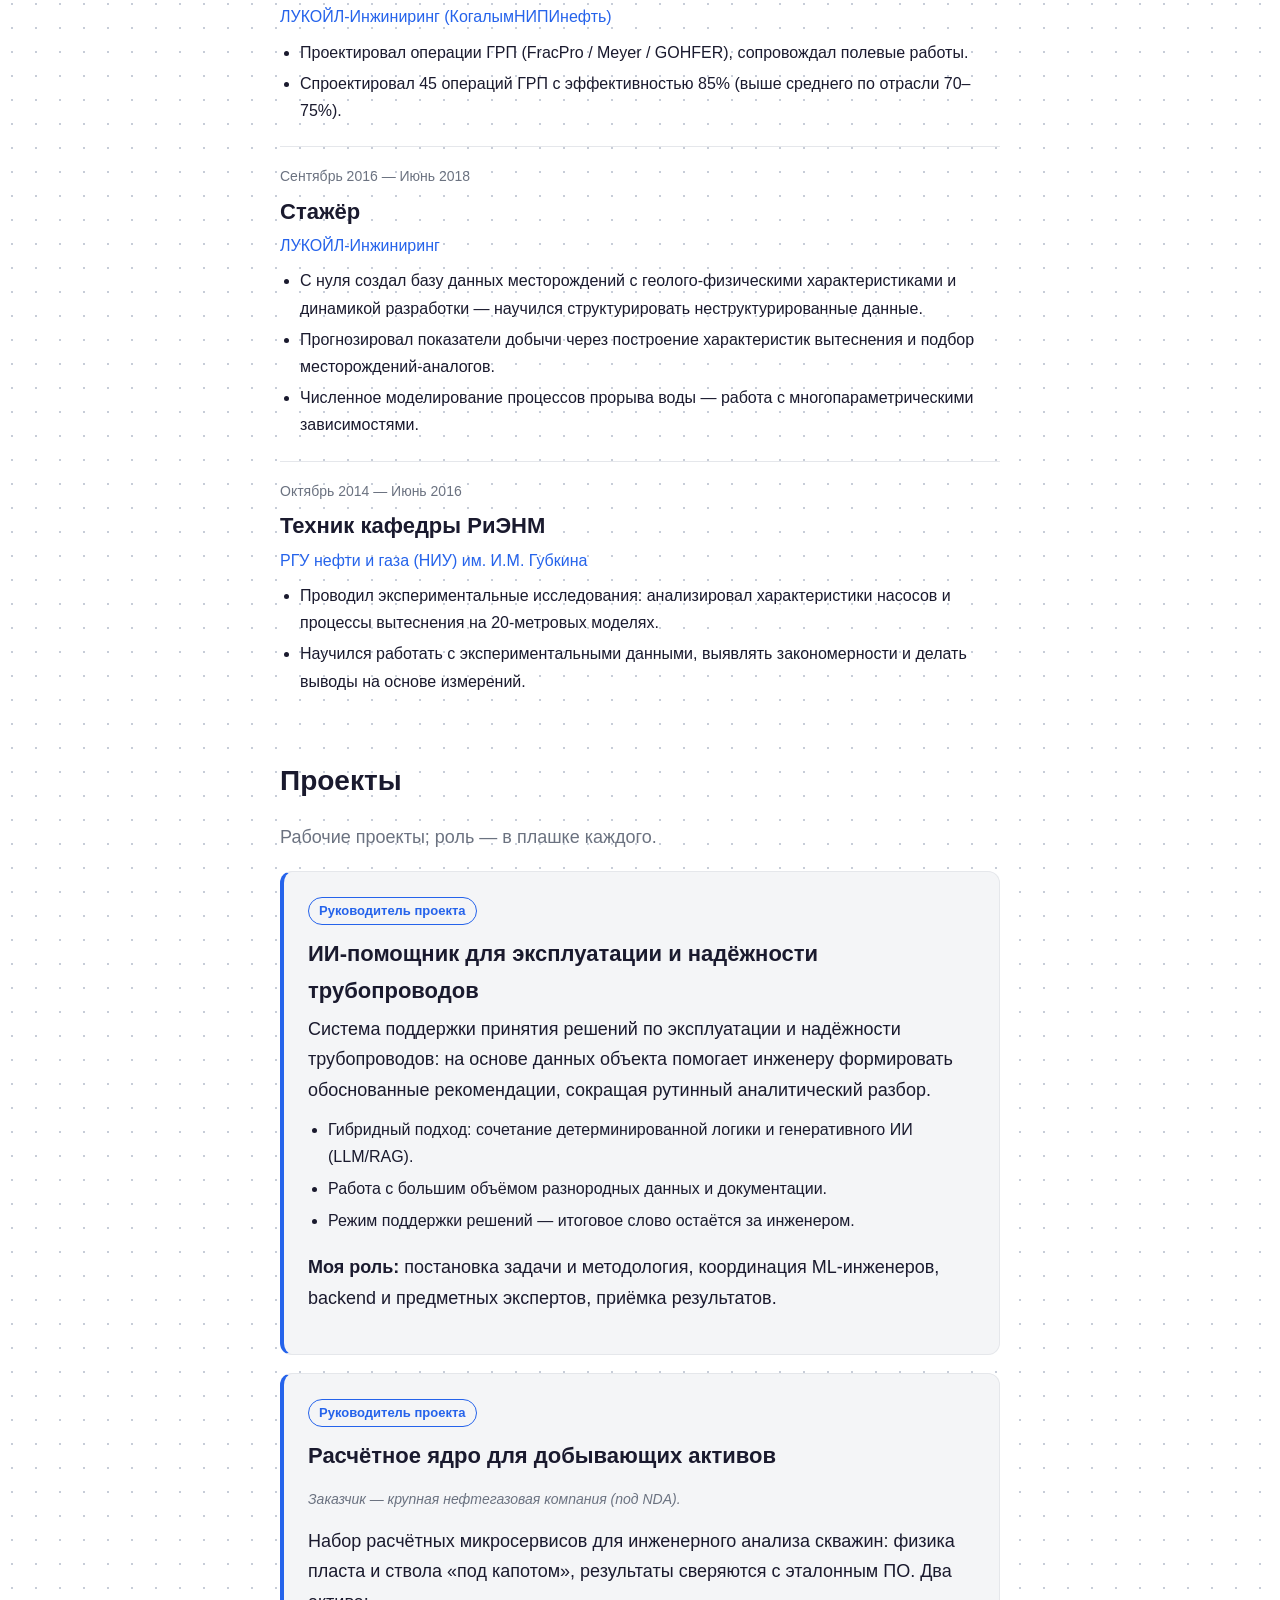
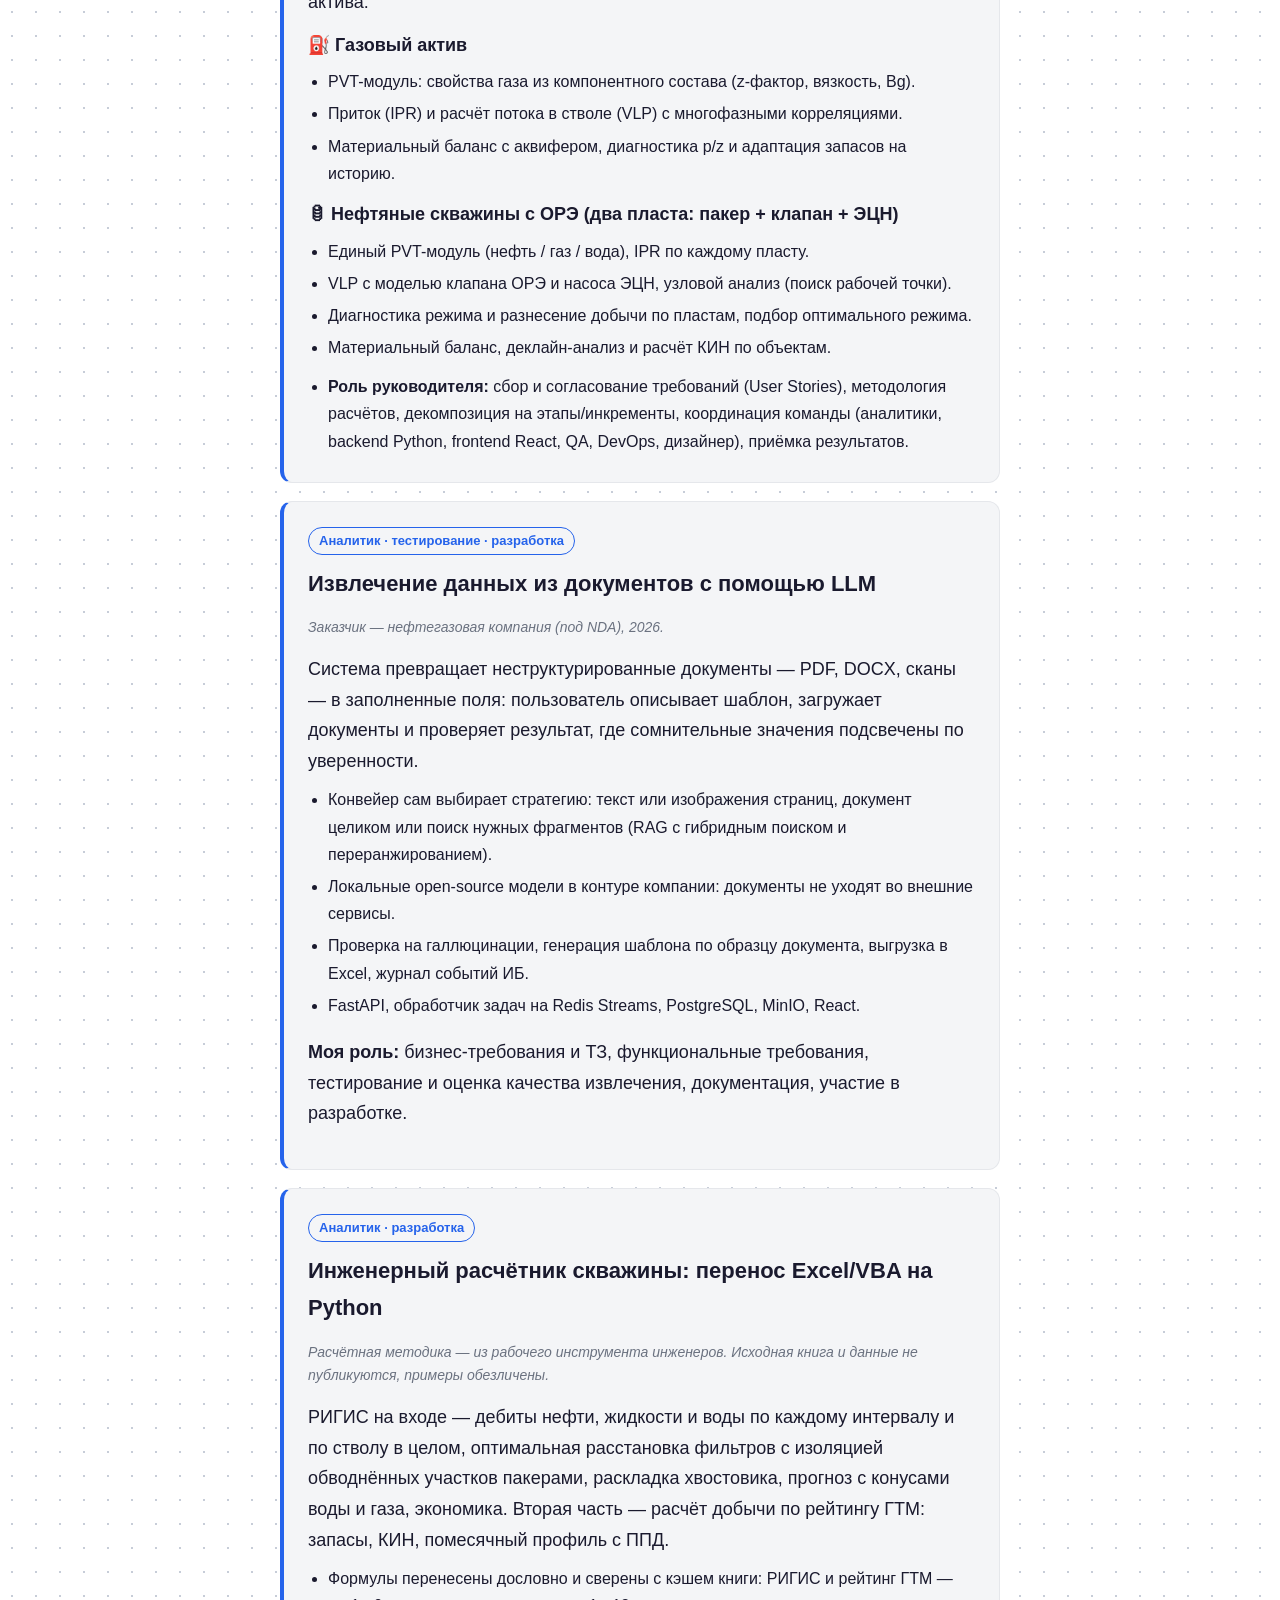
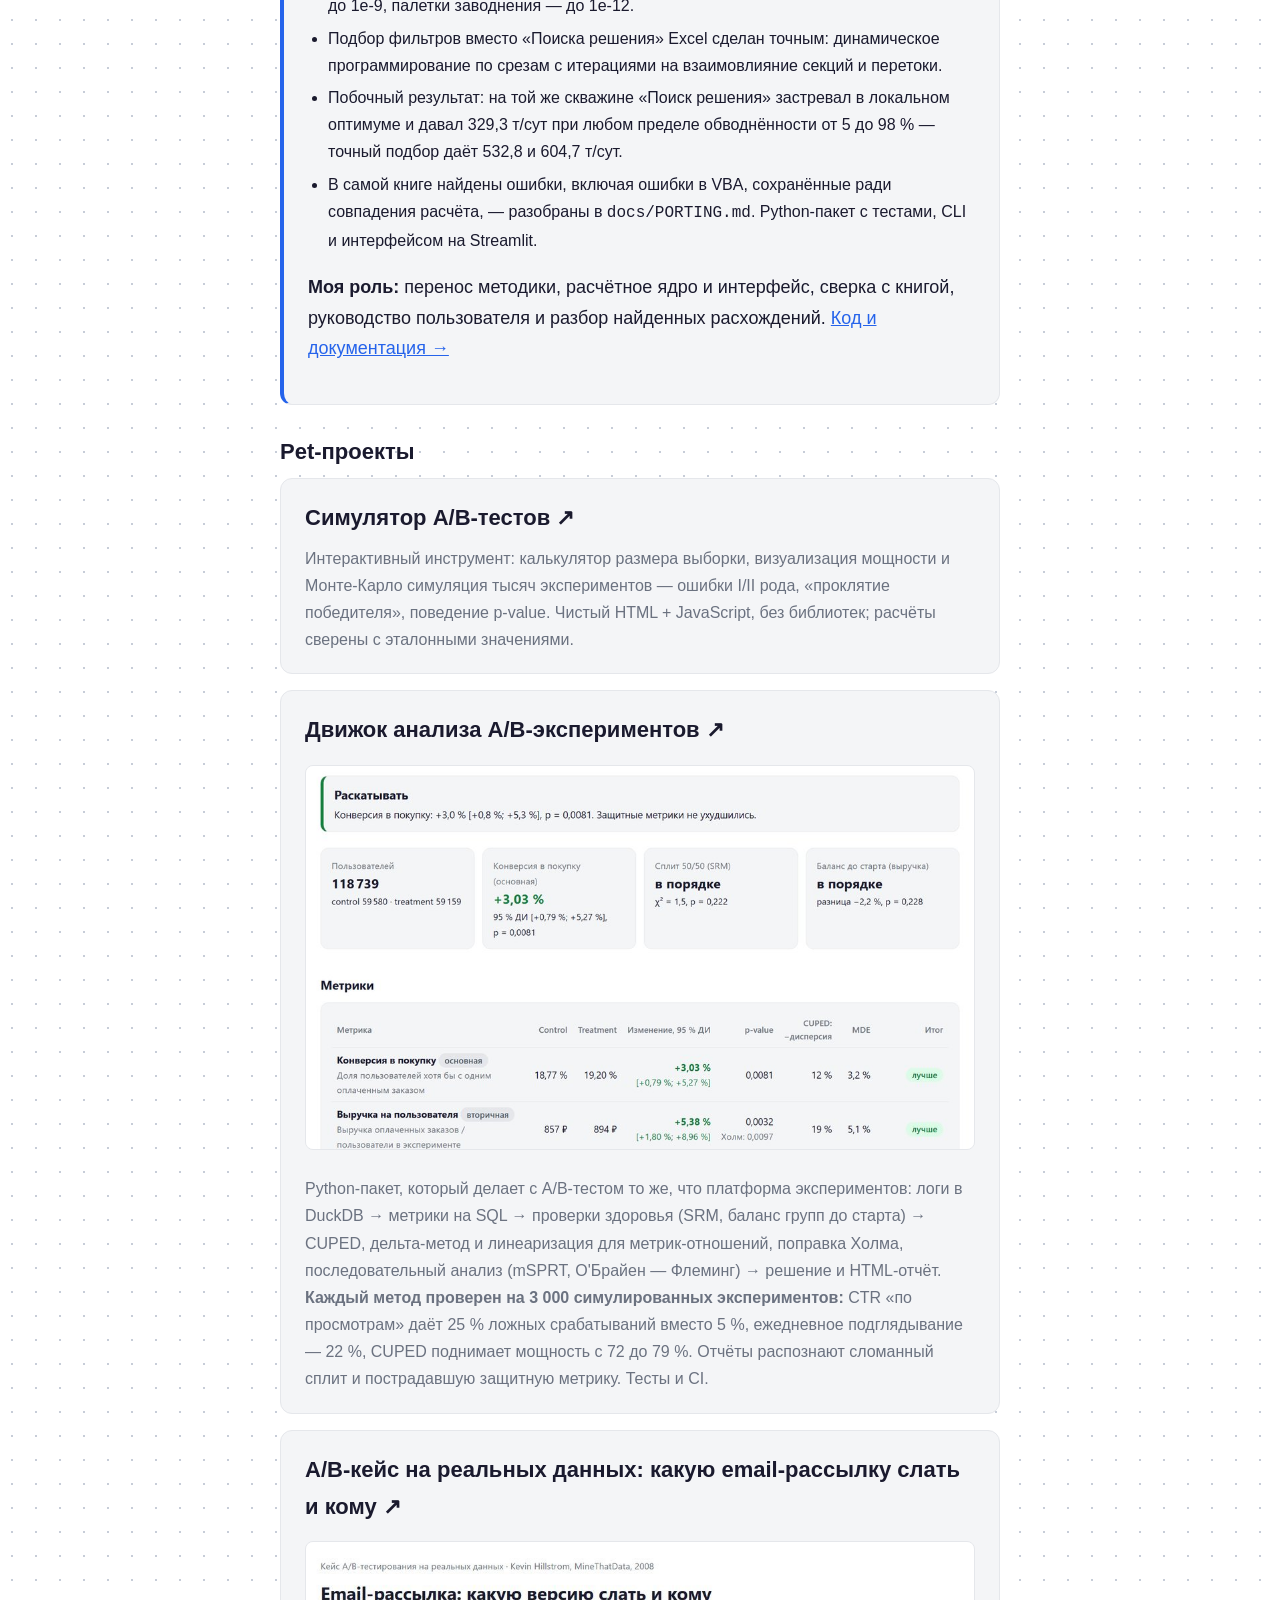
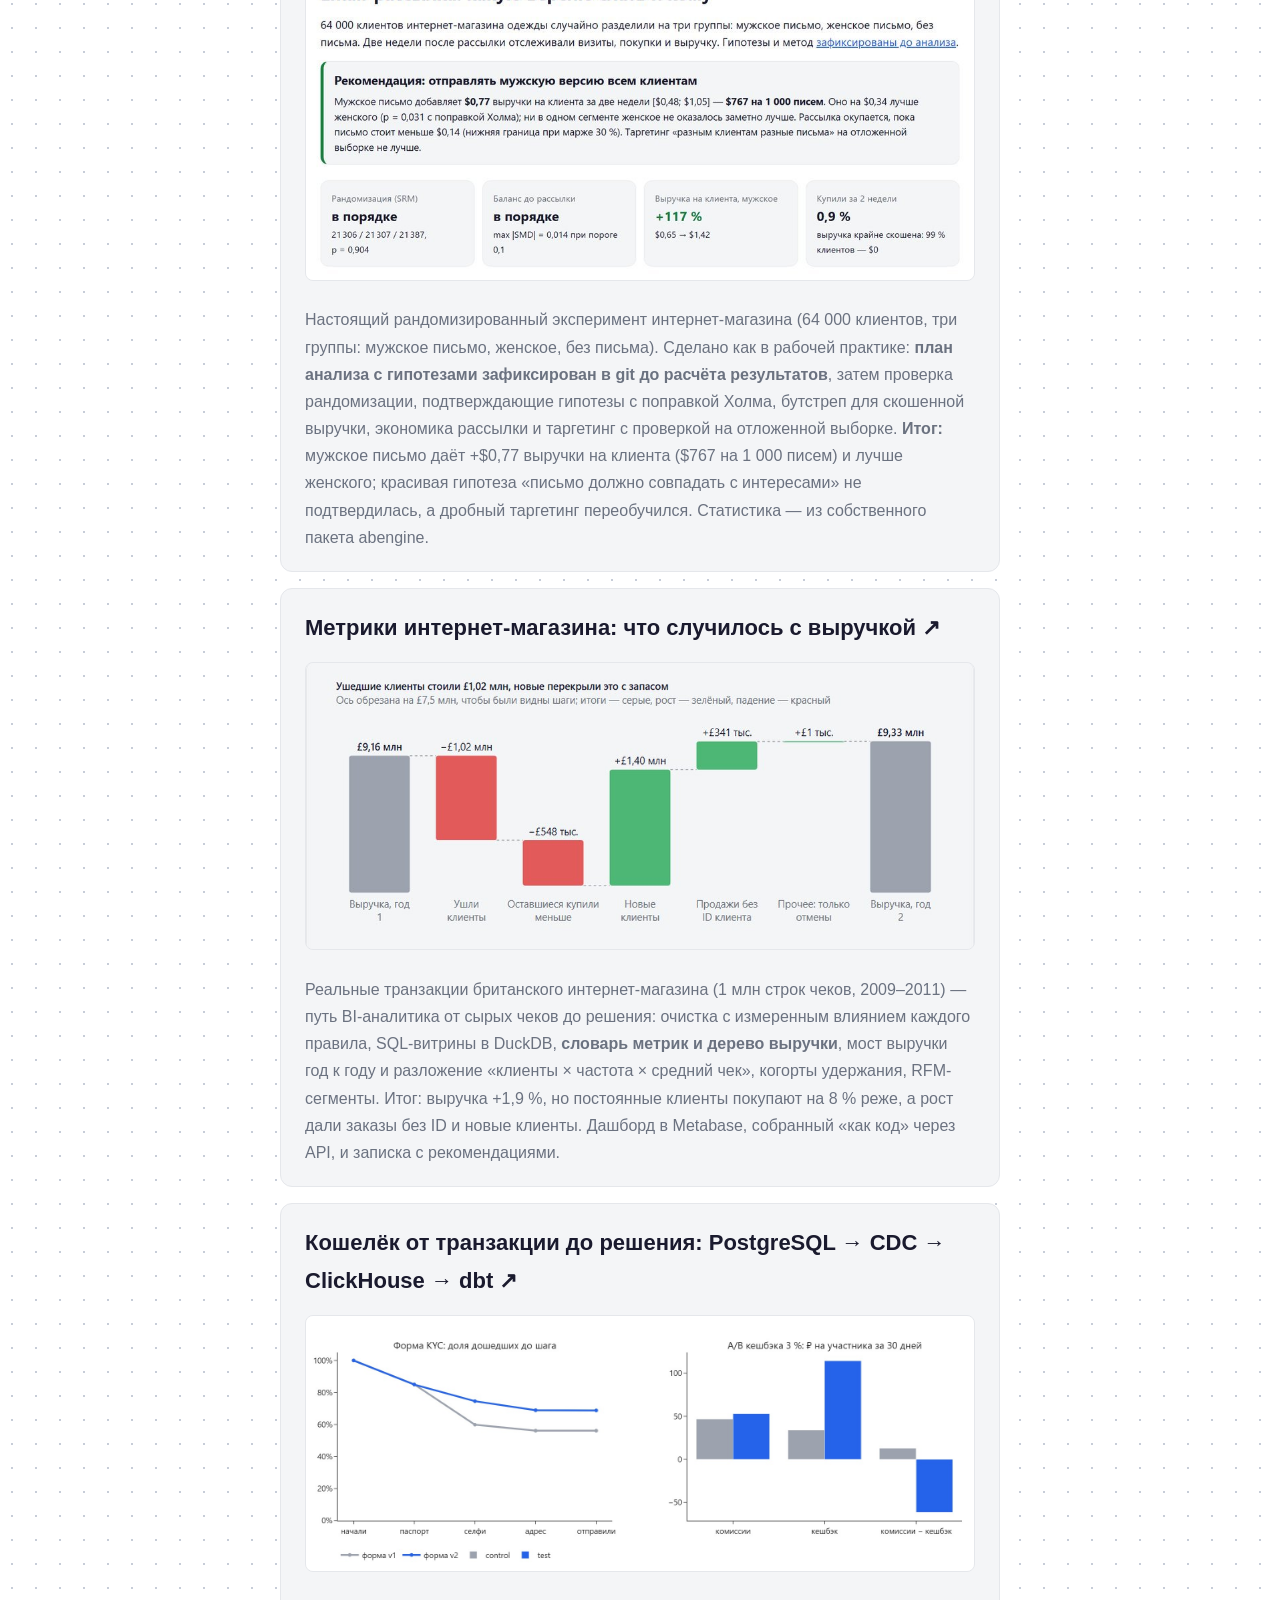
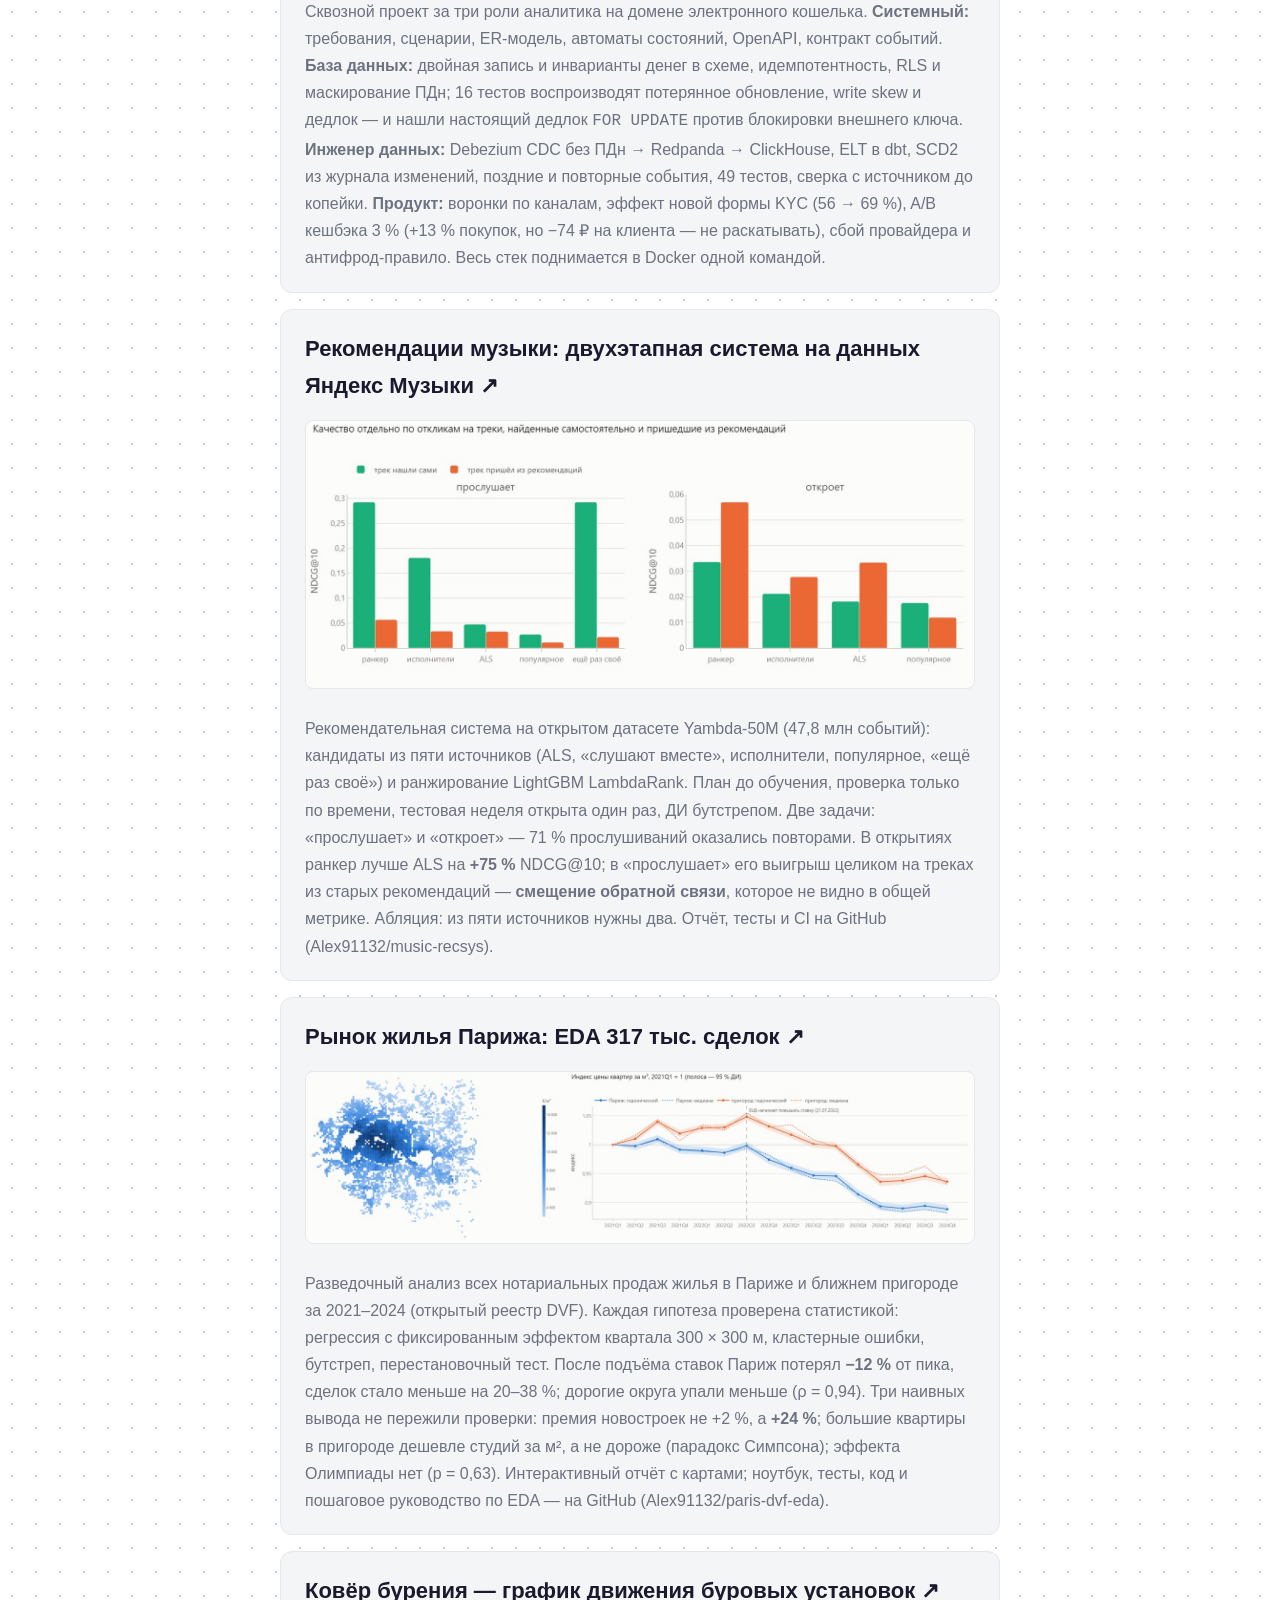
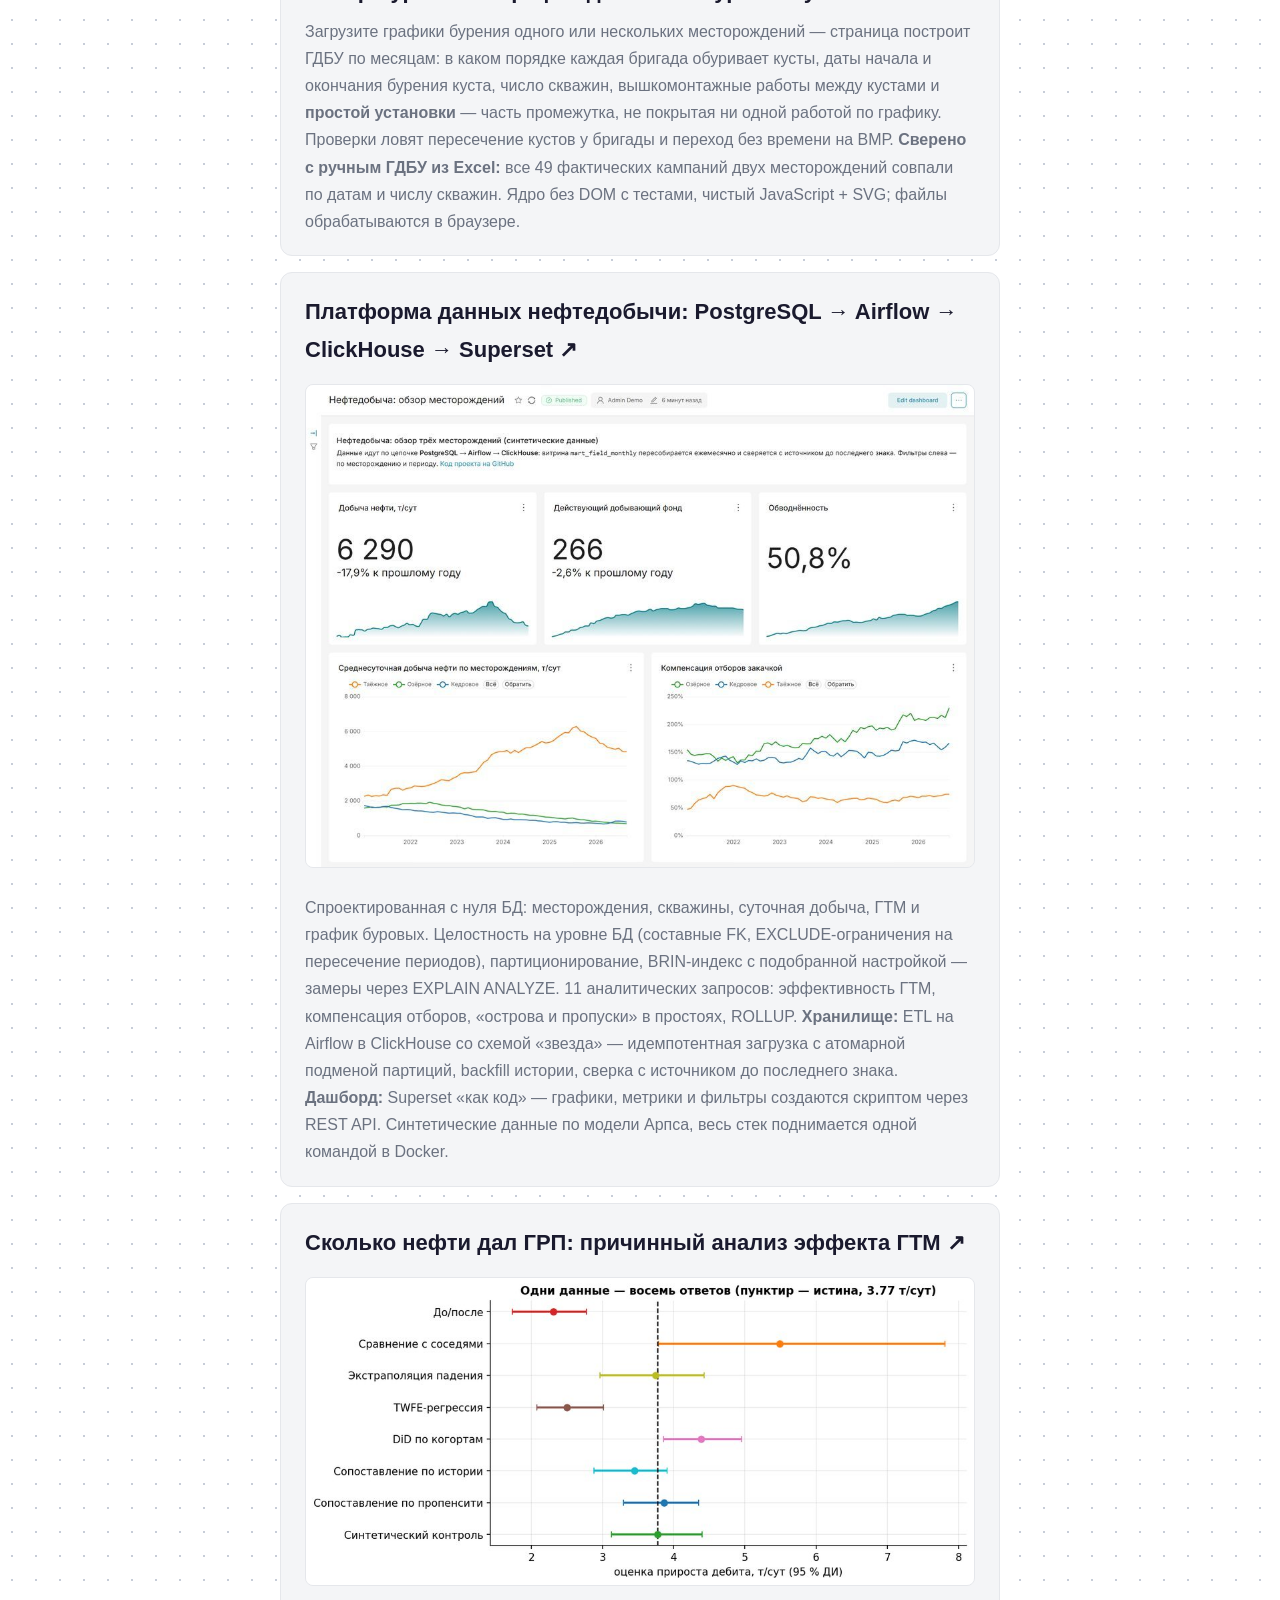
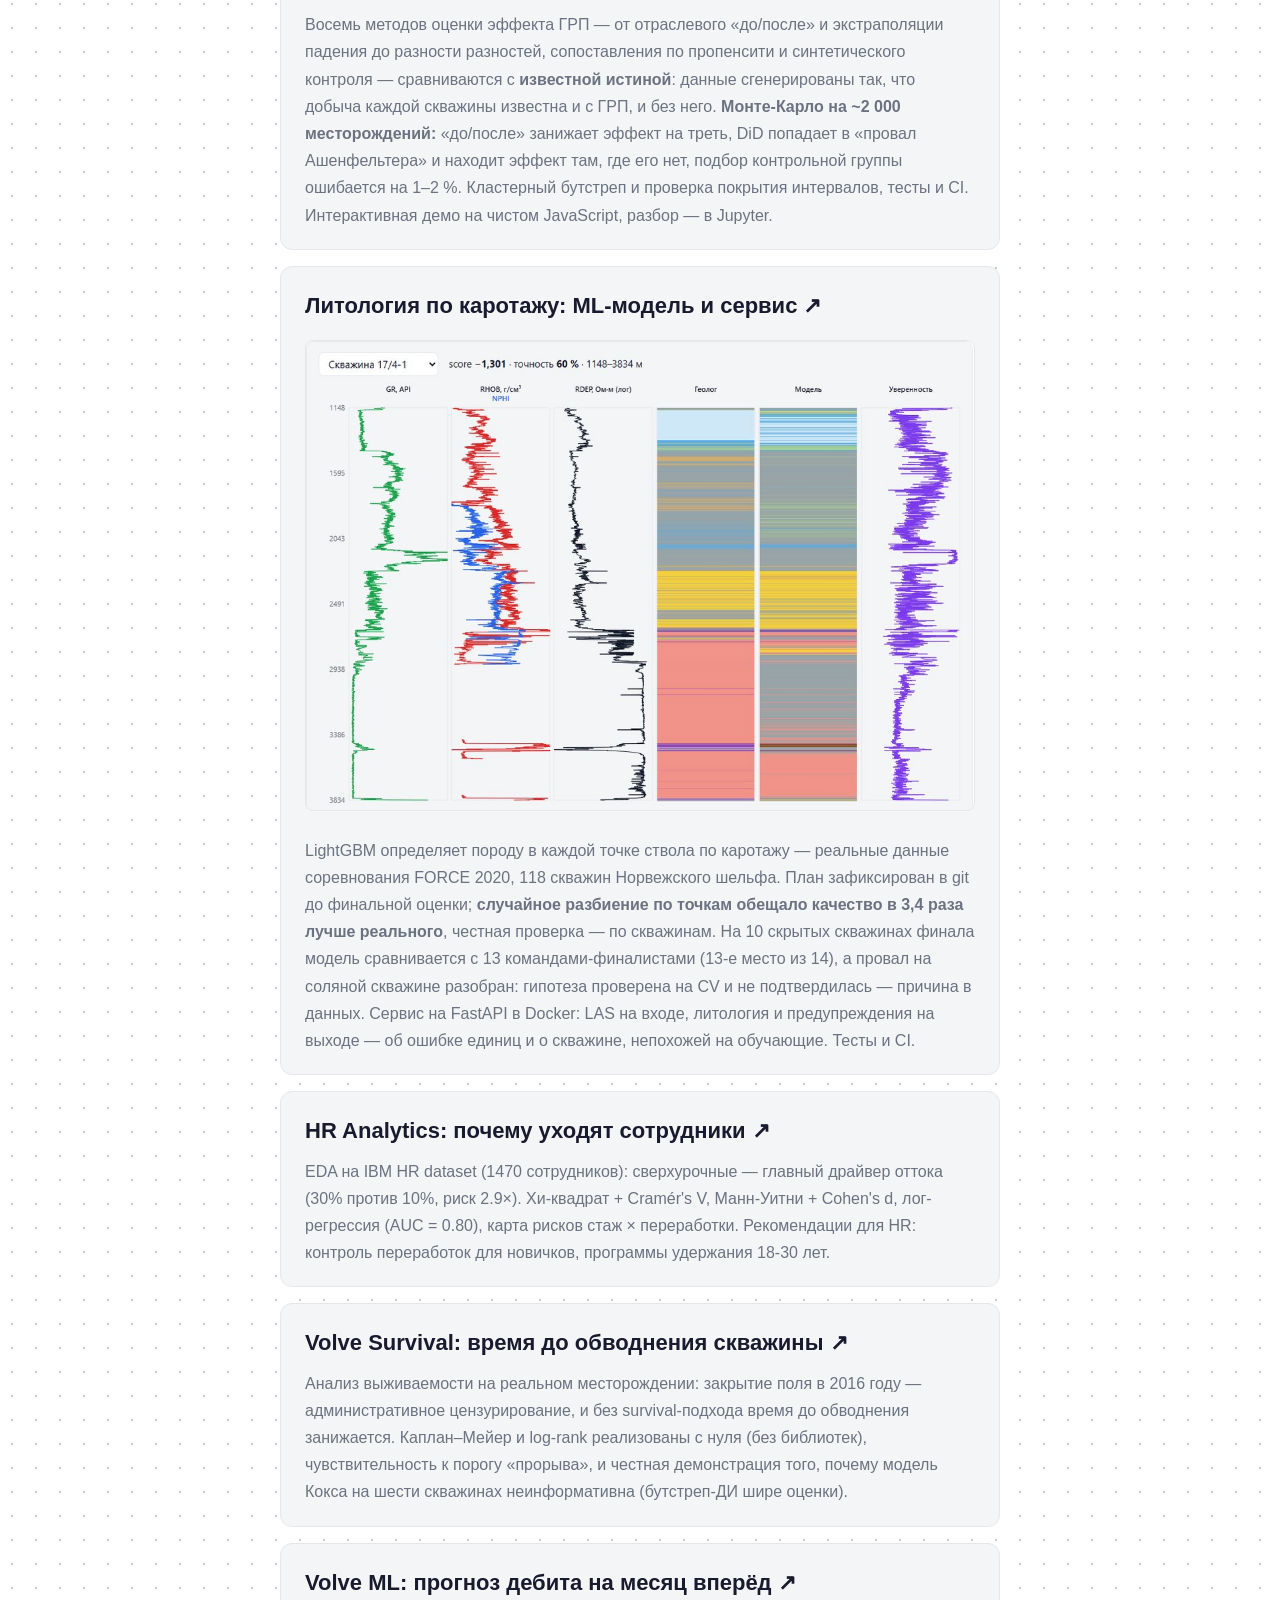
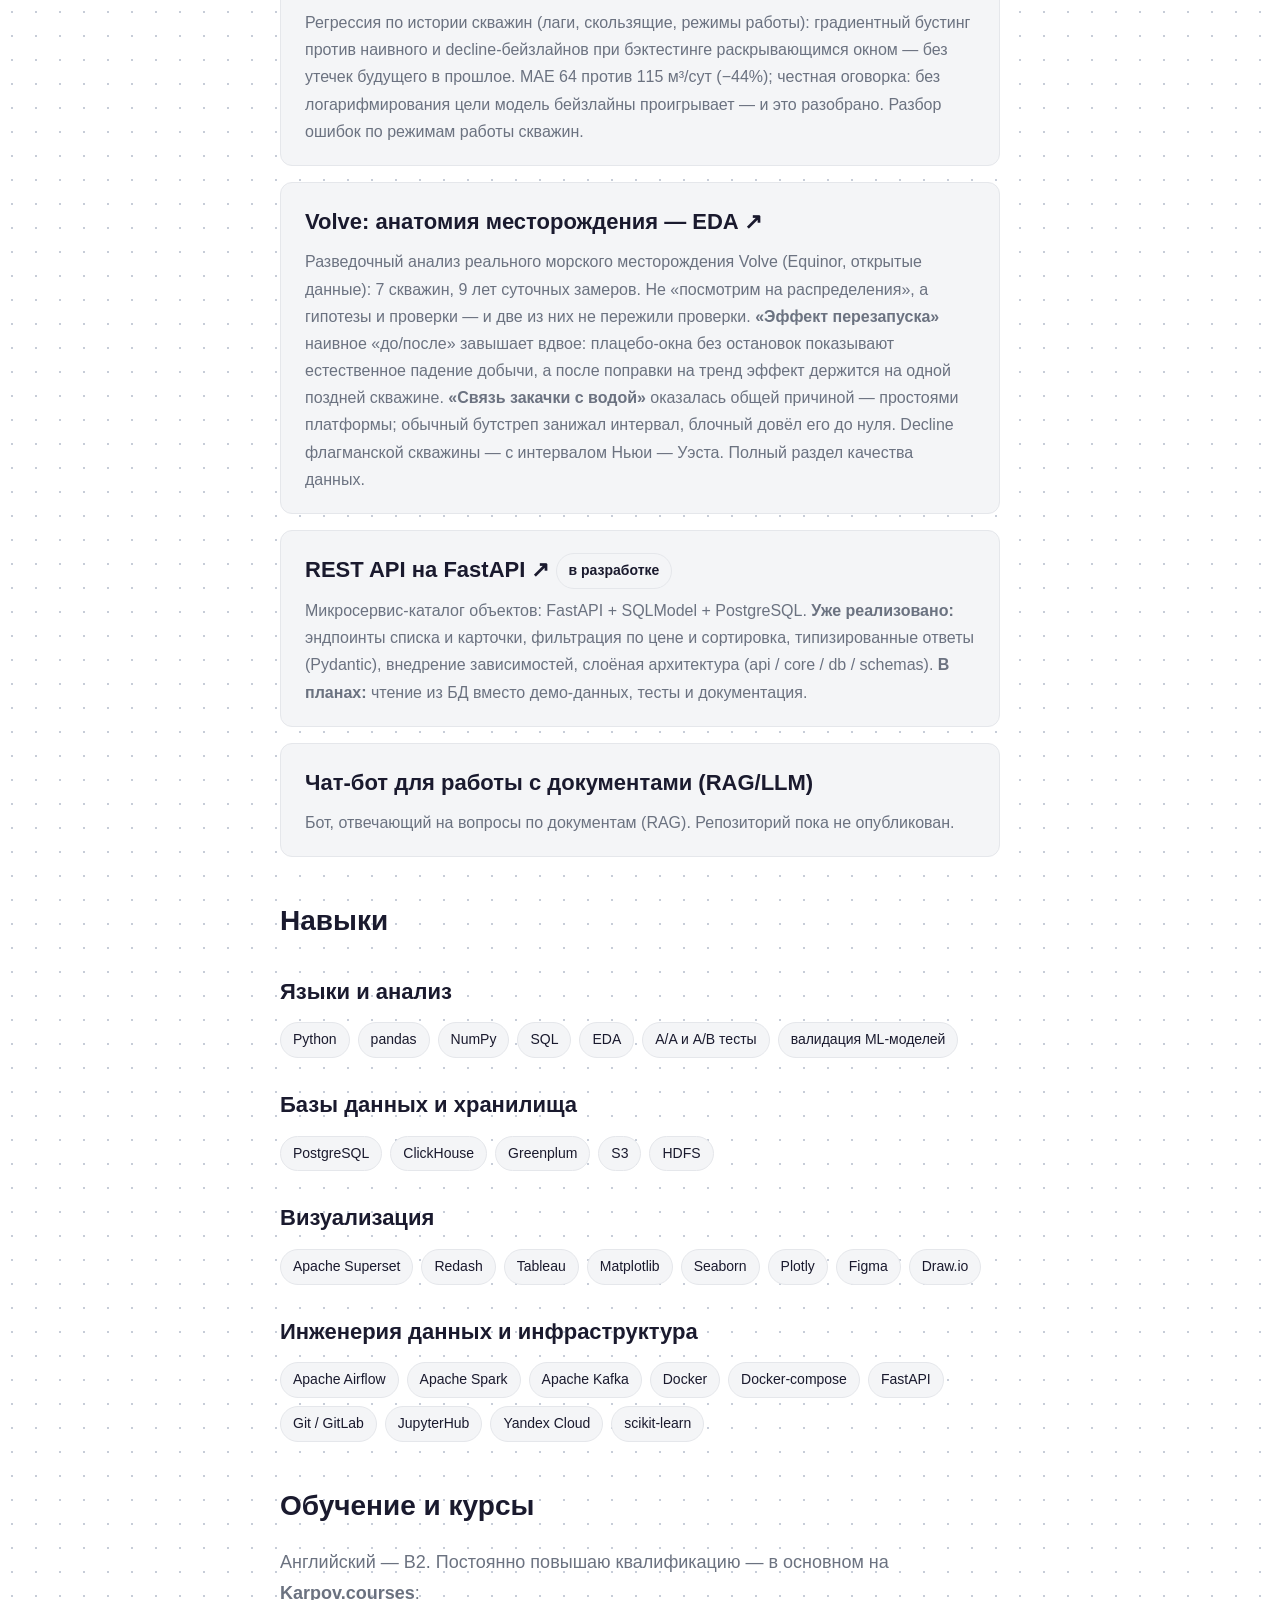
==== commit 1c4932f2: "Обо мне: 8 лет инженером-нефтяником вместо «10+ лет», РП с февраля 2026 Скриншот поймал то, что пров" ====
--- a/index.html
+++ b/index.html
@@ -122,10 +122,10 @@
     <section>
       <h2>Обо мне</h2>
       <p>
-        Руководитель проектов в нефтегазе — с начала 2026 года веду проекты цифровизации
+        Руководитель проектов в нефтегазе — с февраля 2026 года веду проекты цифровизации
         добычи: от сбора требований и формирования методики до декомпозиции, контроля сроков
-        и приёмки результатов. До этого 10+ лет работал инженером-нефтяником и год —
-        аналитиком данных. В проектную роль пришёл из практики: когда автоматизировал разбор
+        и приёмки результатов. До этого 8 лет работал инженером-нефтяником, начиная с
+        отраслевой науки, и год — аналитиком данных. В проектную роль пришёл из практики: когда автоматизировал разбор
         неструктурированных отчётов и сократил время их обработки с нескольких часов до
         5–10 минут, понял, что моя сильная сторона — превращать рутинные процессы в
         работающие инструменты и доводить их до внедрения.
--- a/styles.css
+++ b/styles.css
@@ -44,6 +44,10 @@
 
 /* --- Базовые правила --- */
 * { box-sizing: border-box; }
+
+/* Картинки: width/height в разметке задают пропорции (резерв места до загрузки),
+   а height:auto не даёт им искажаться при width:100%. Аватар перекрывается .avatar. */
+img { height: auto; max-width: 100%; }
 
 body {
   margin: 0;
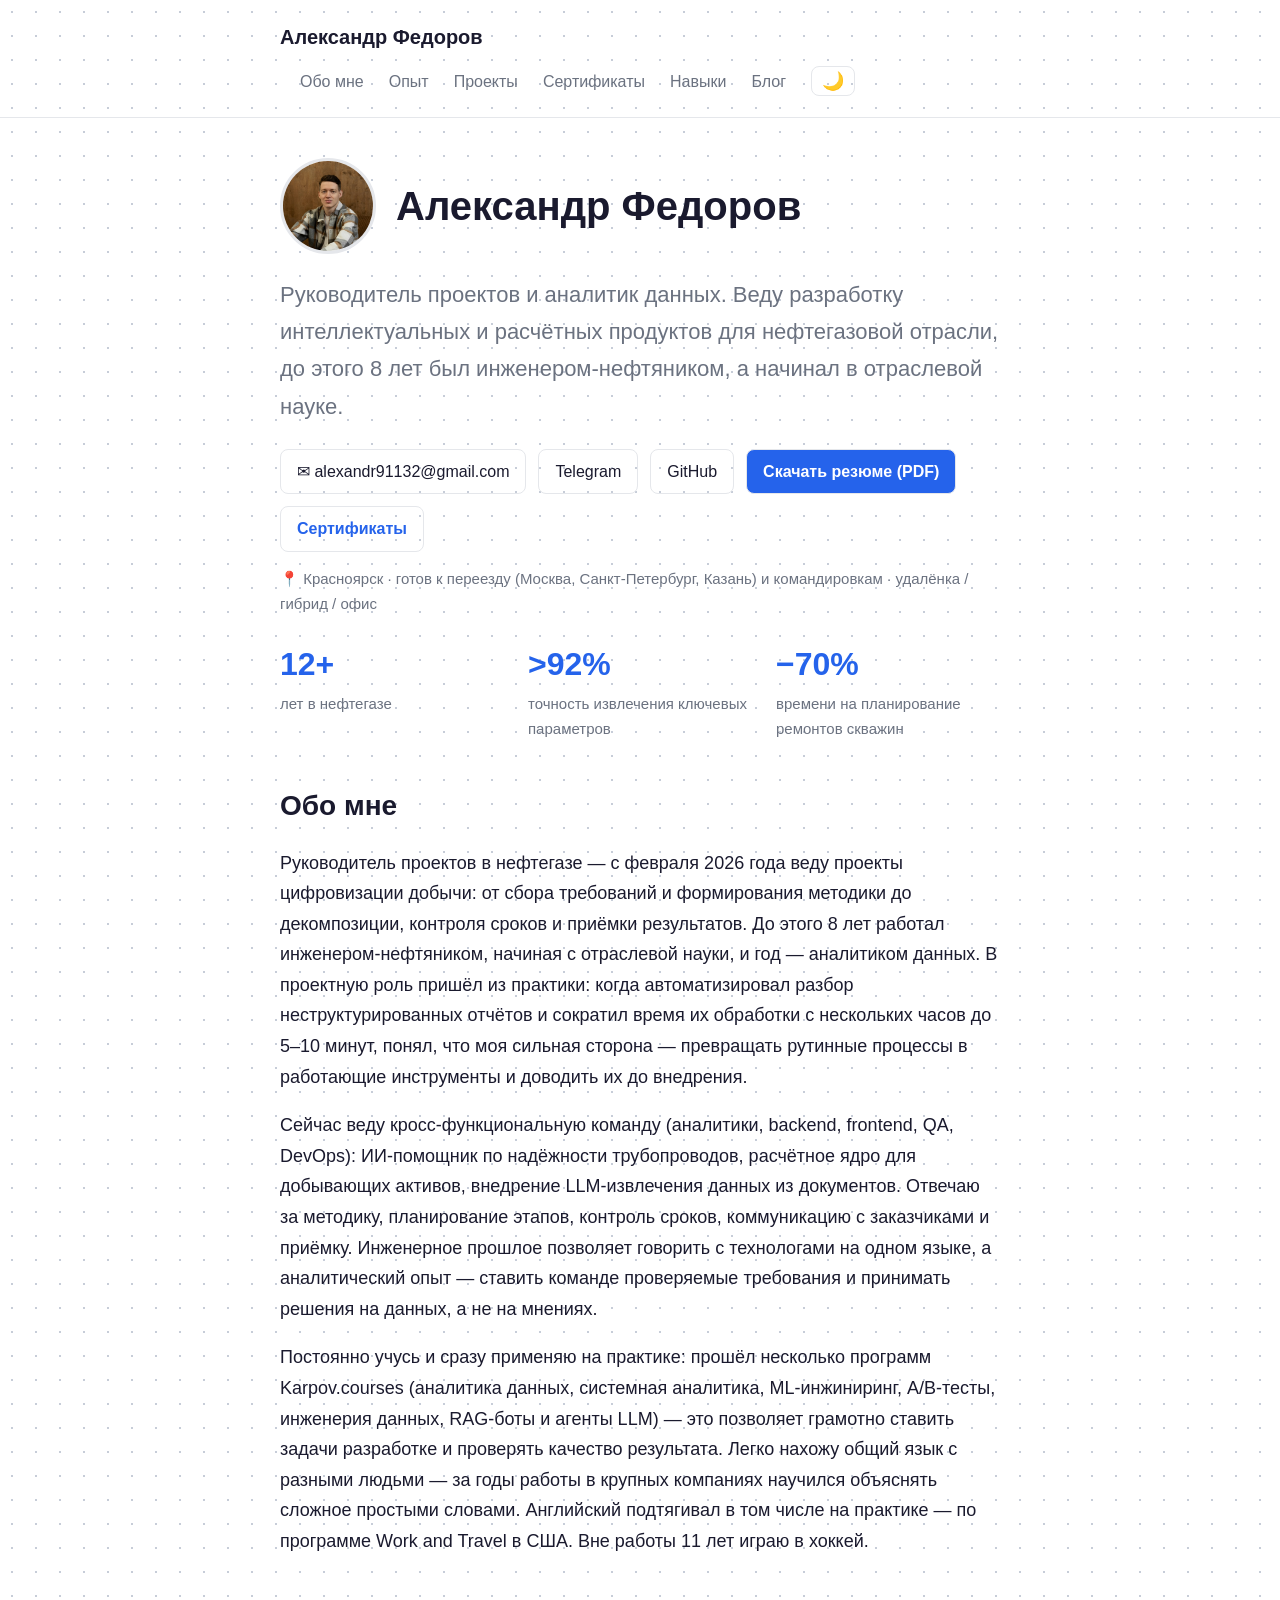
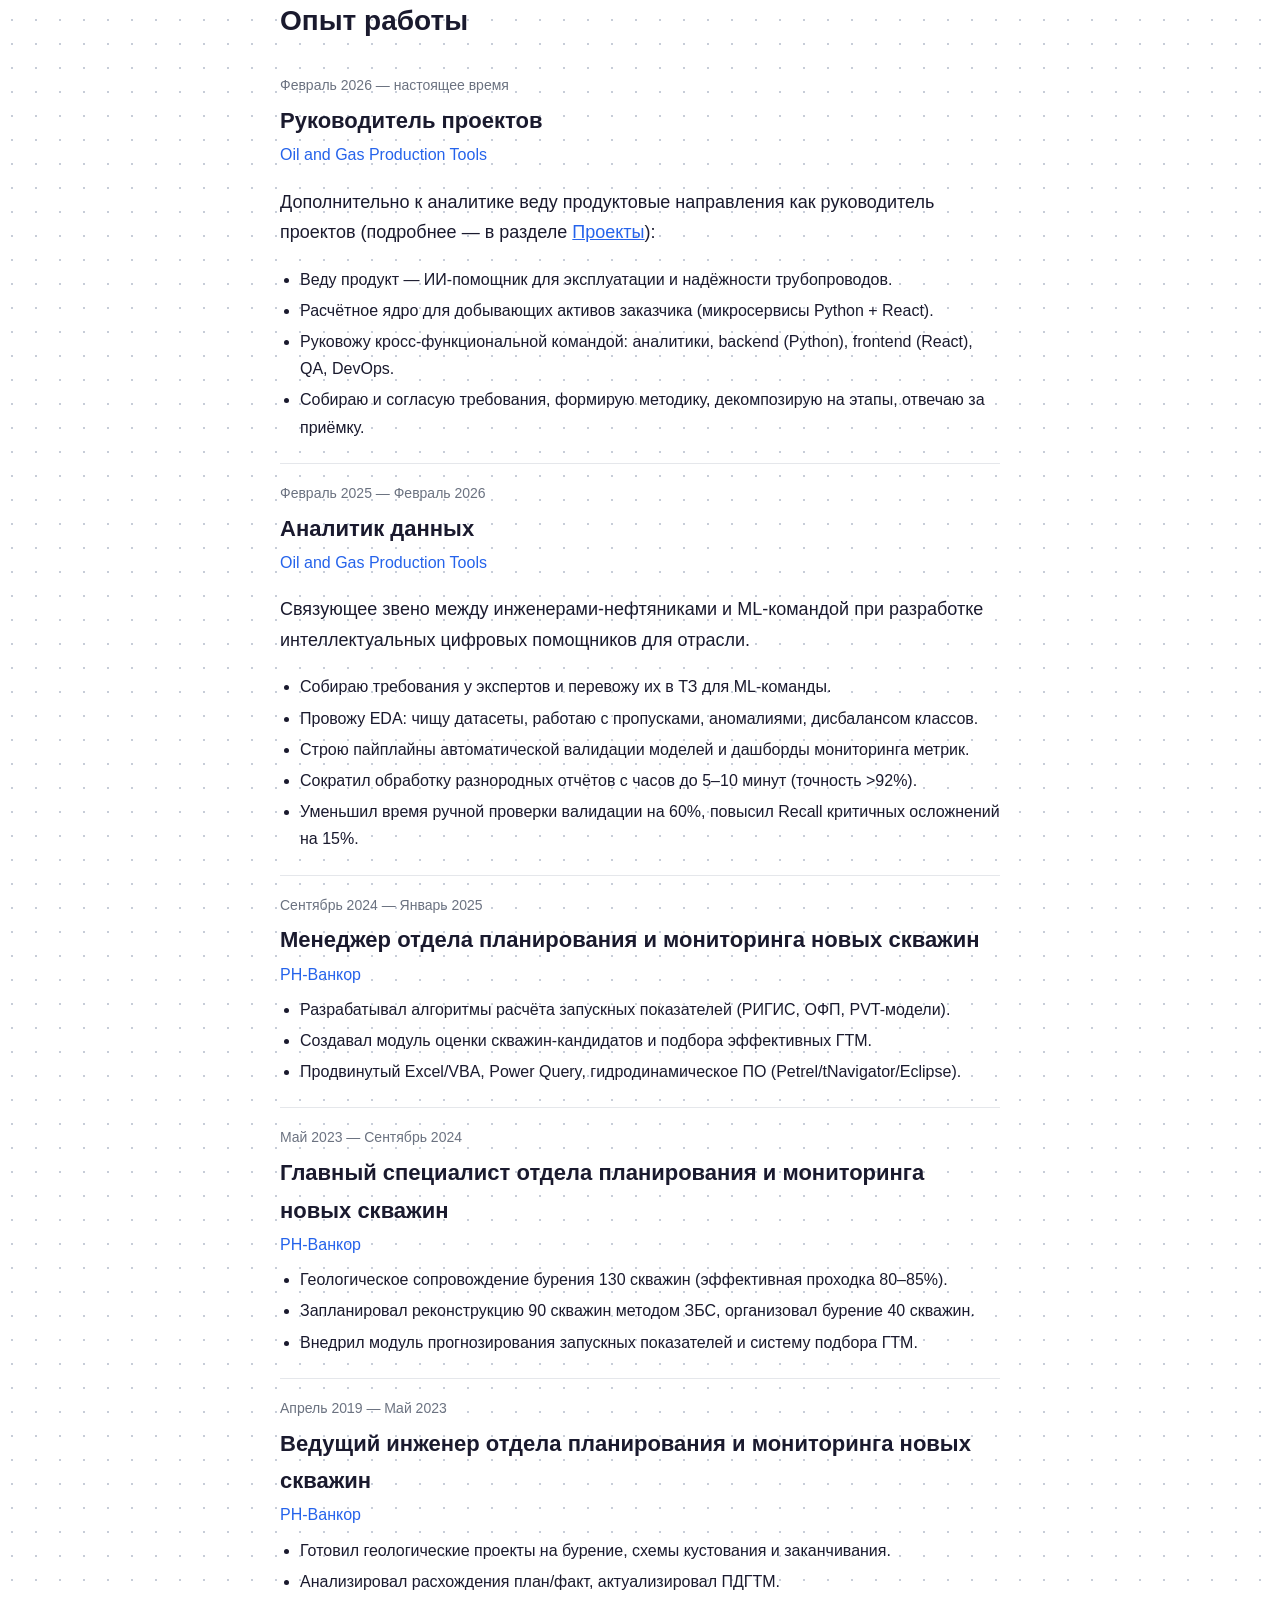
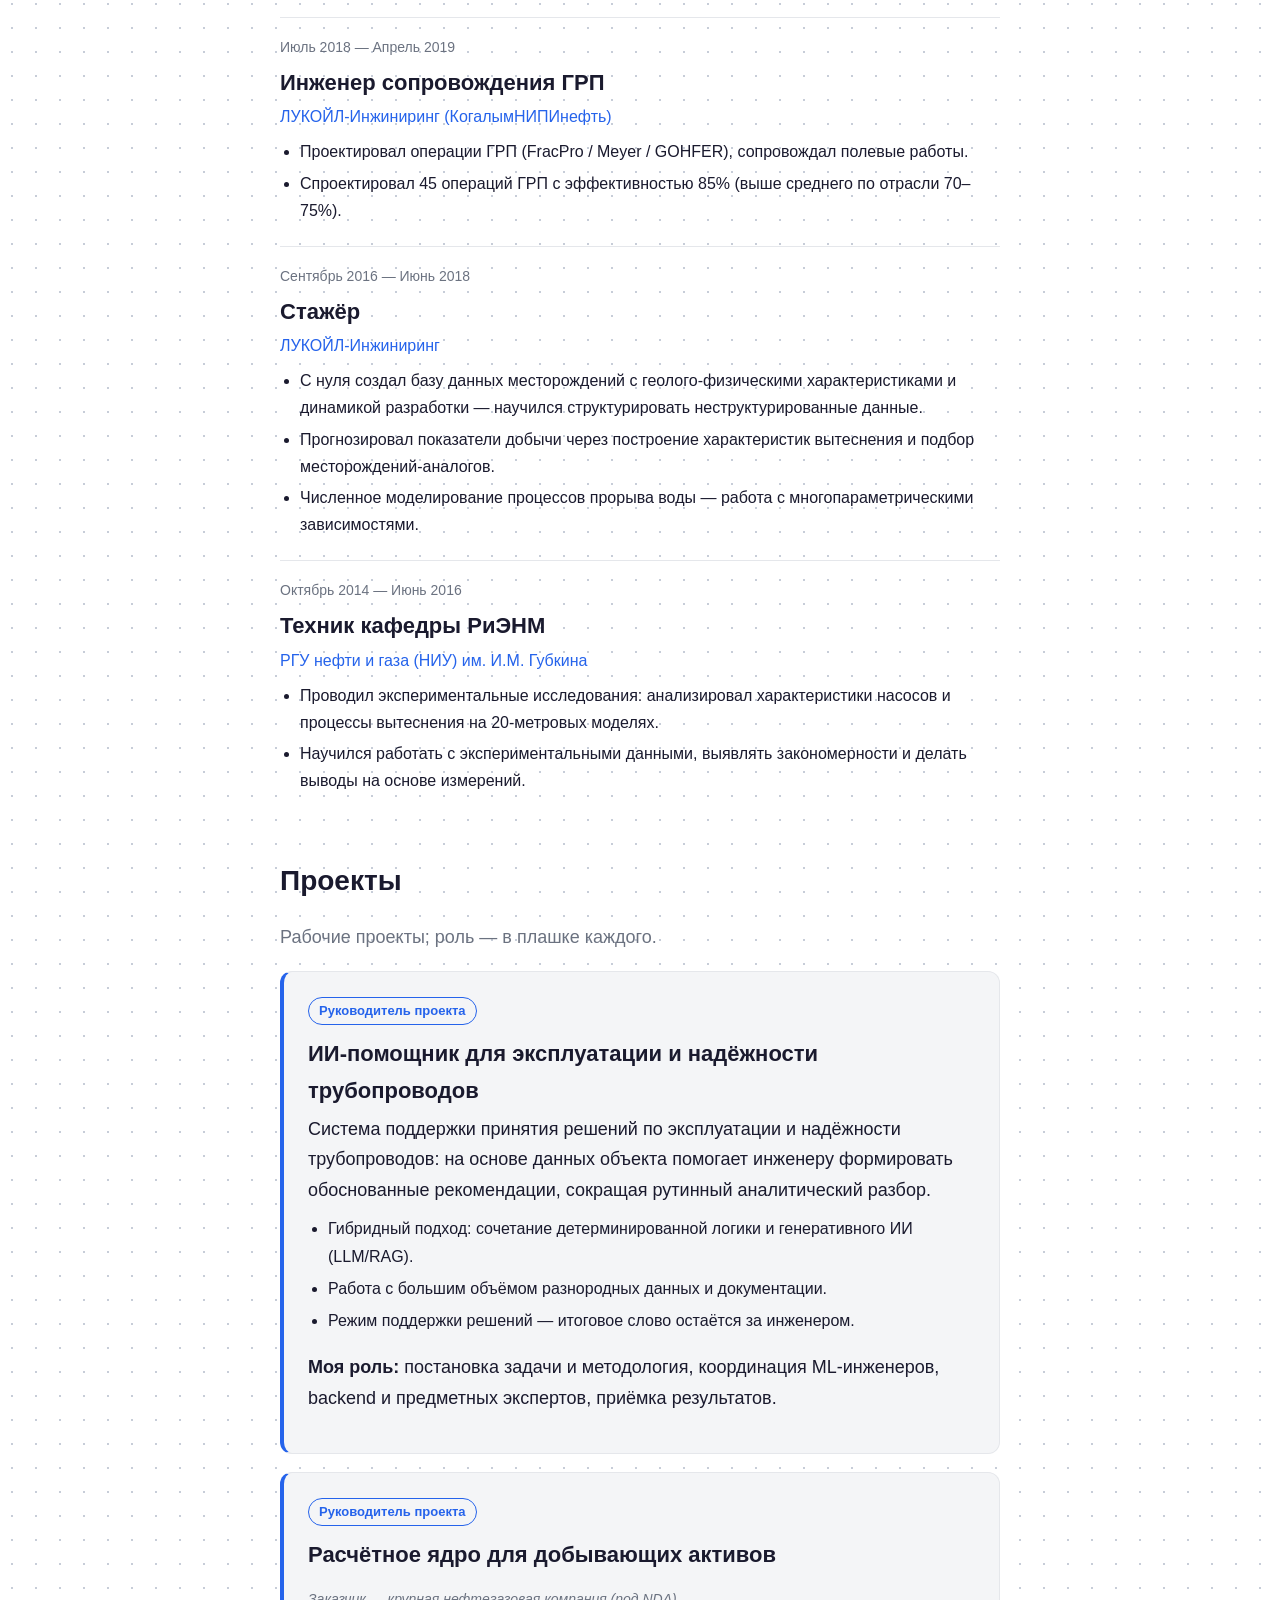
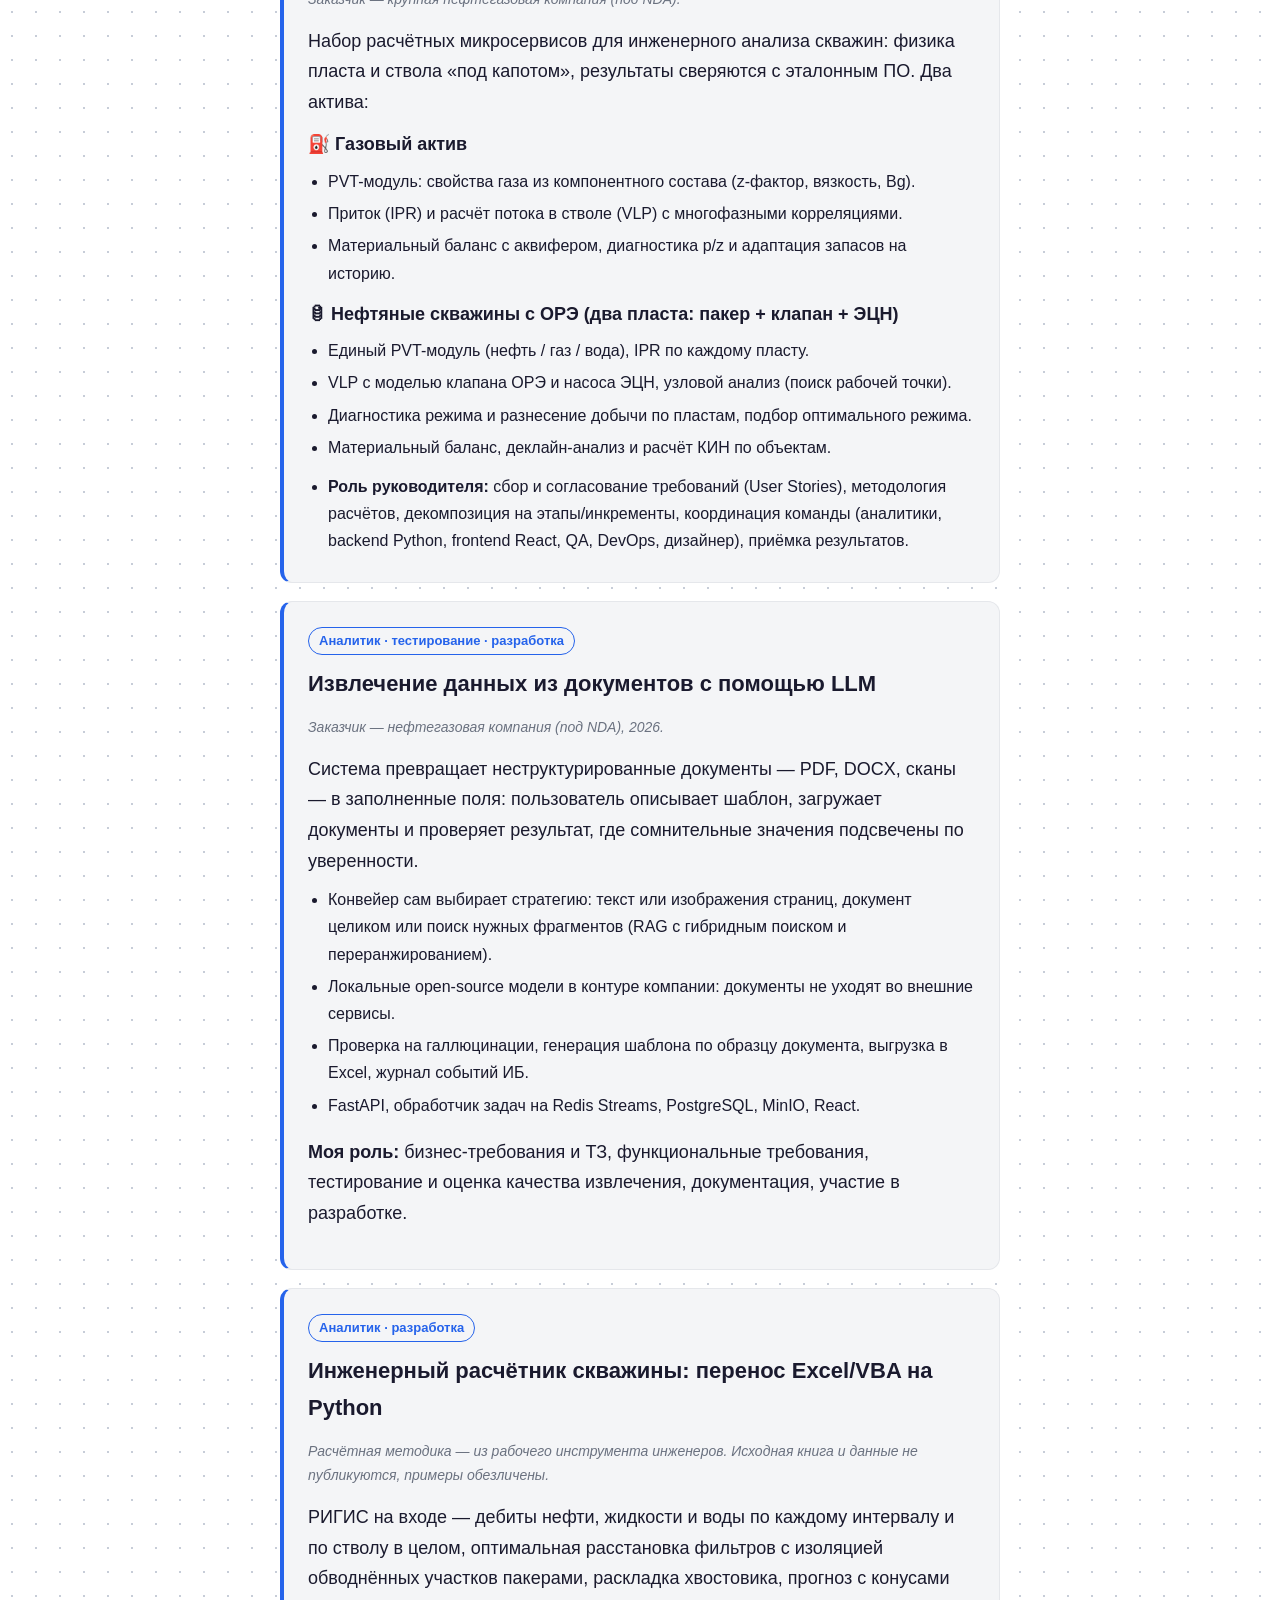
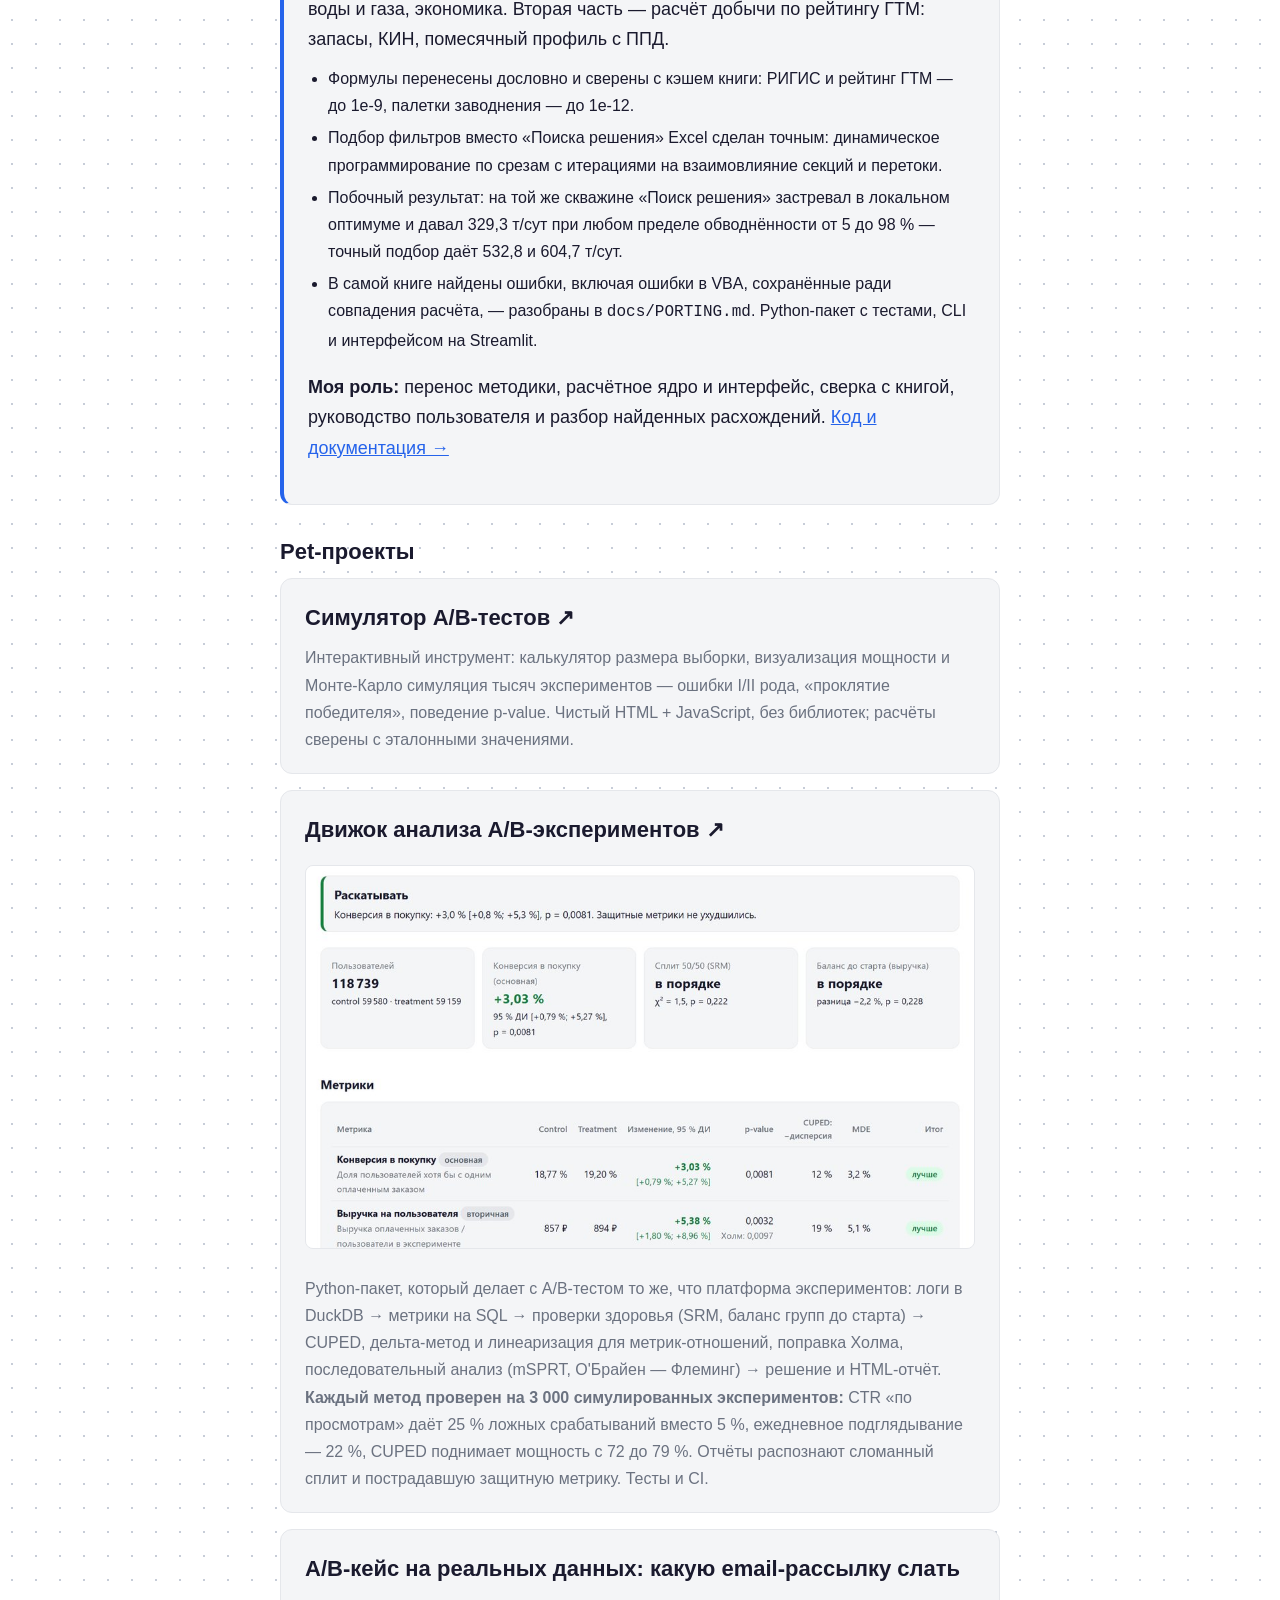
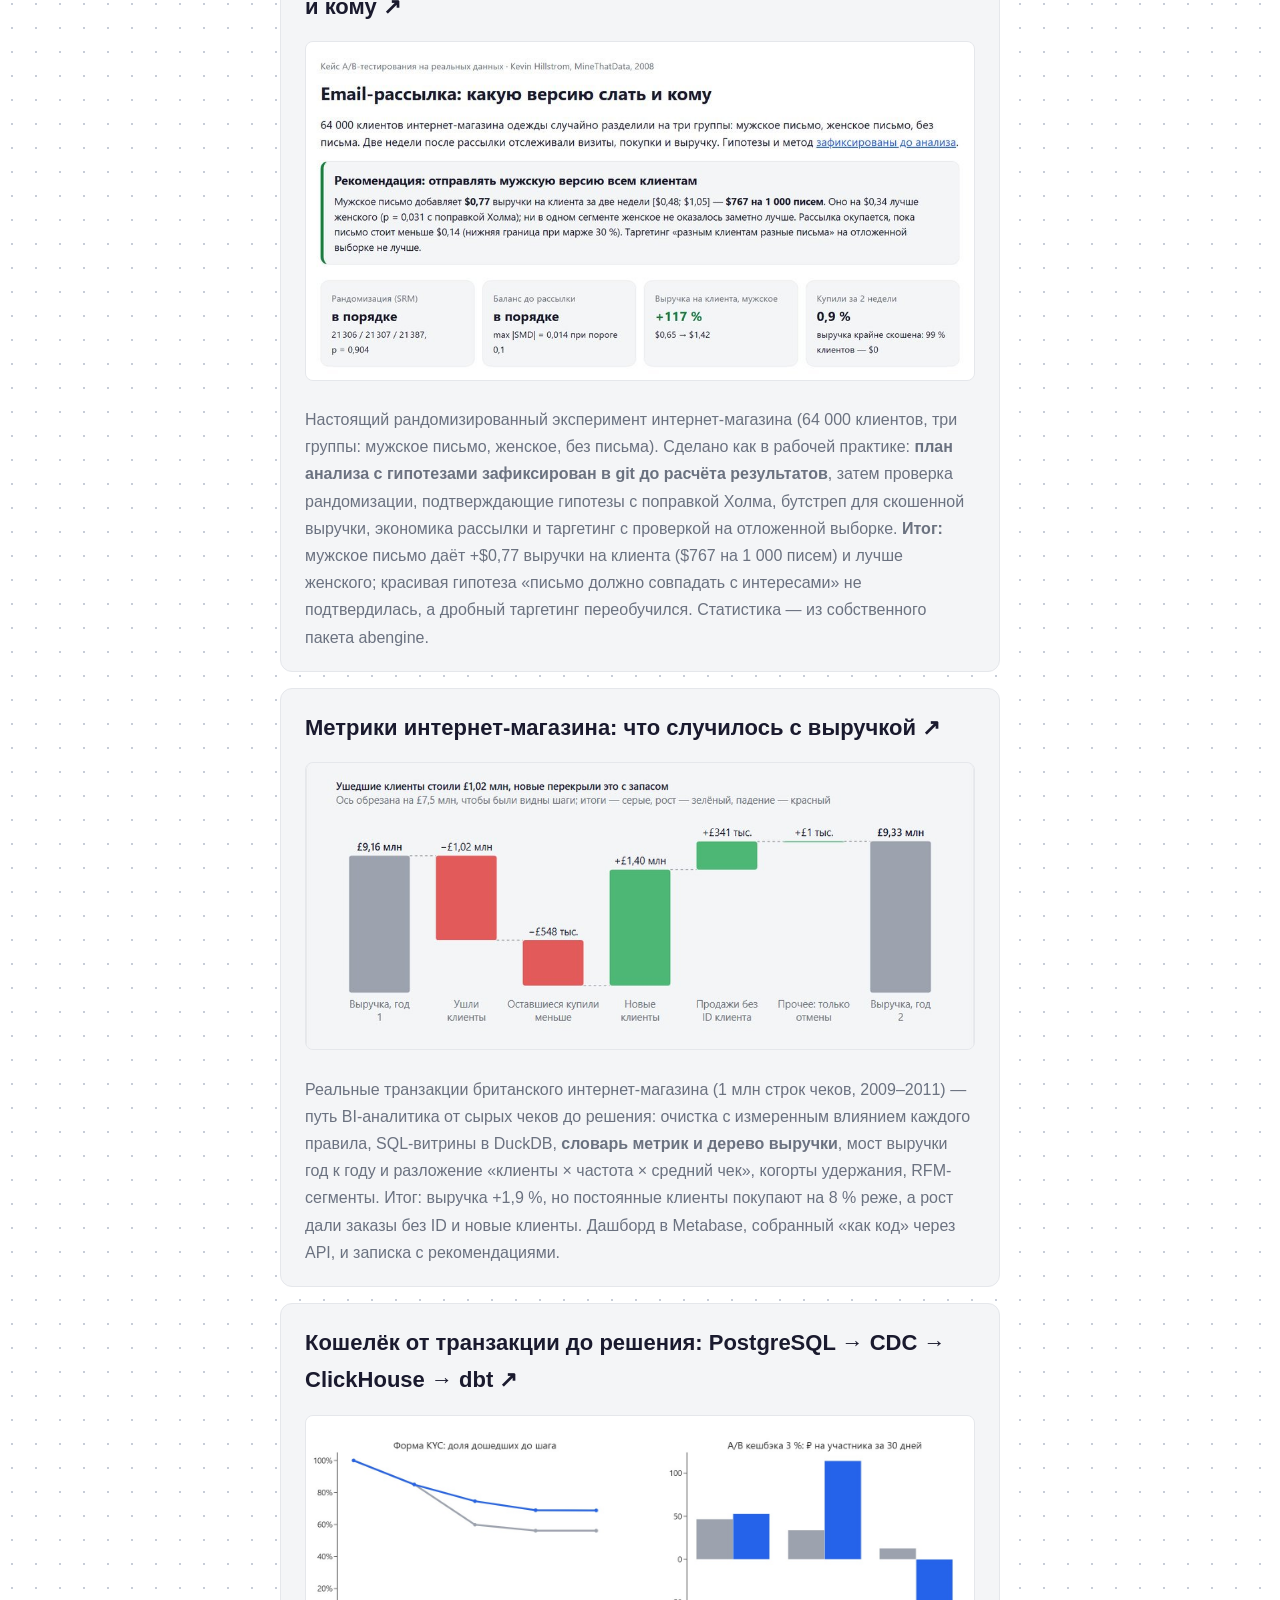
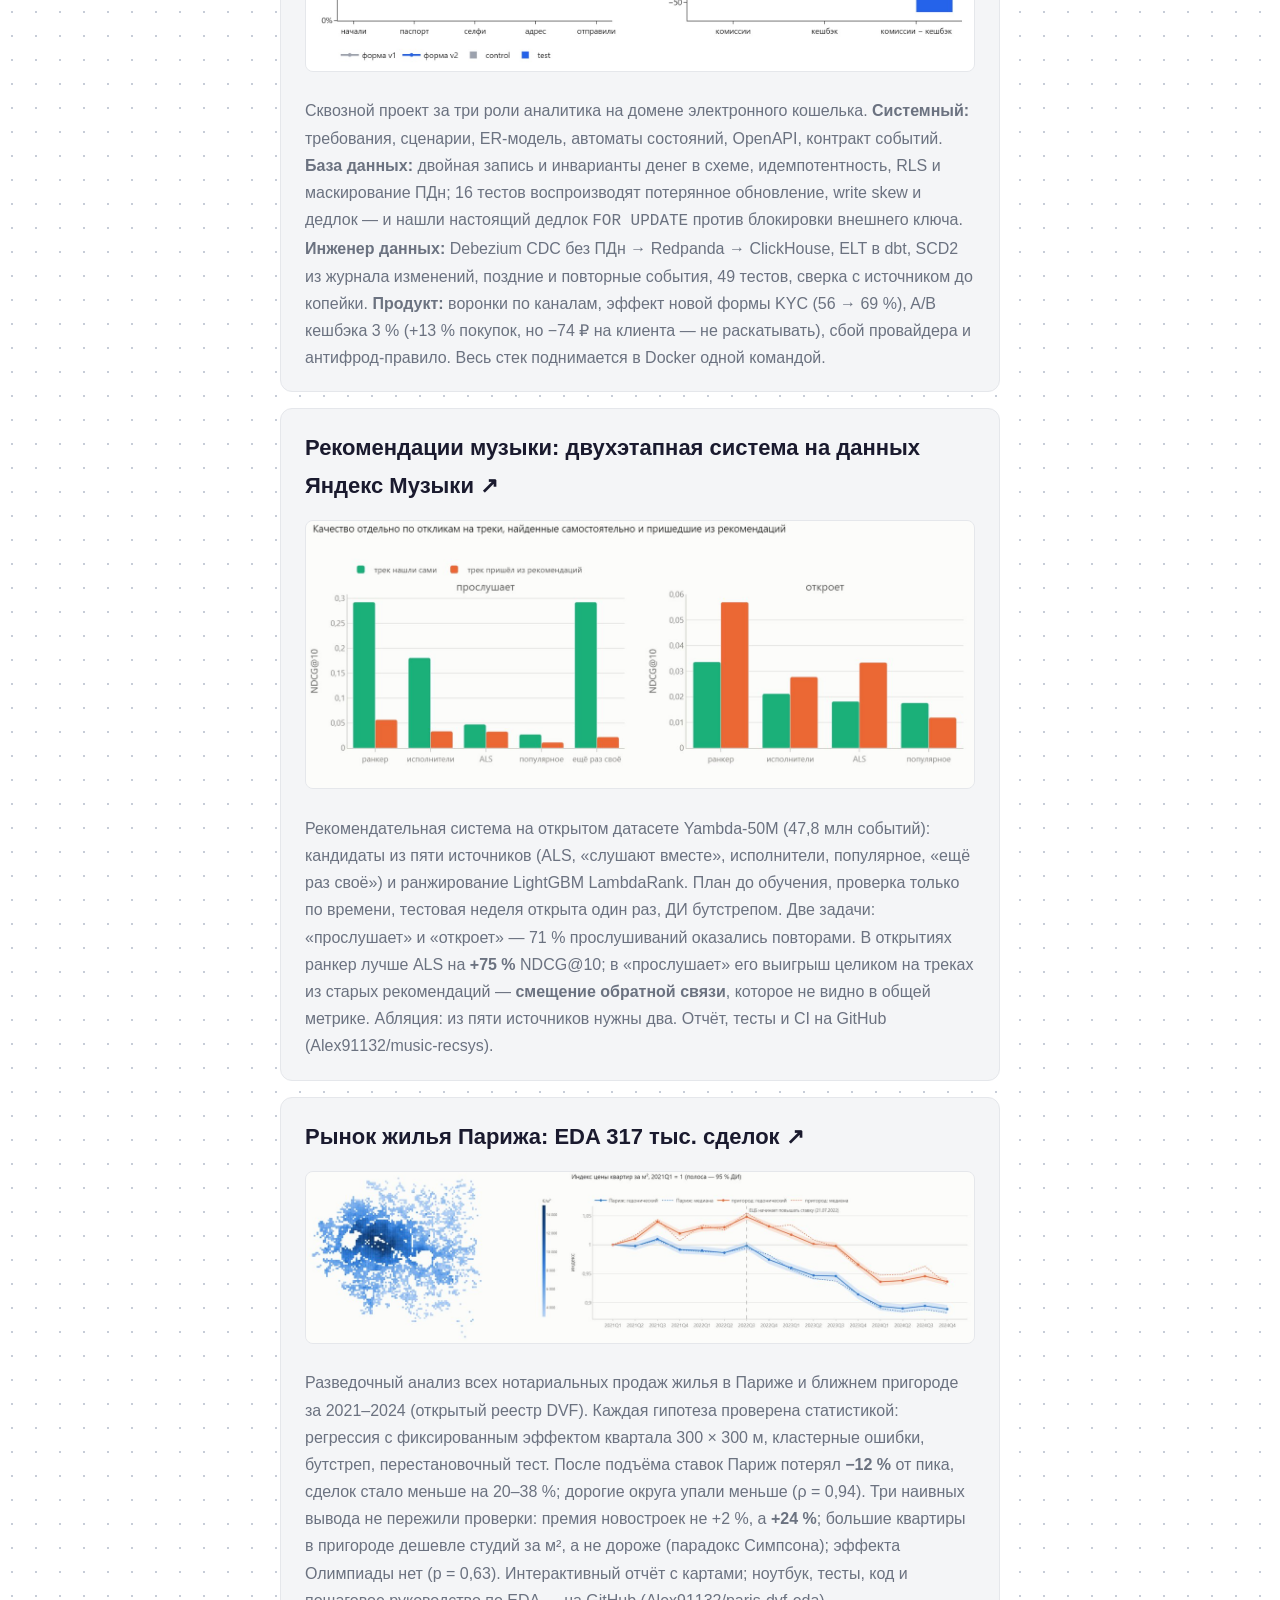
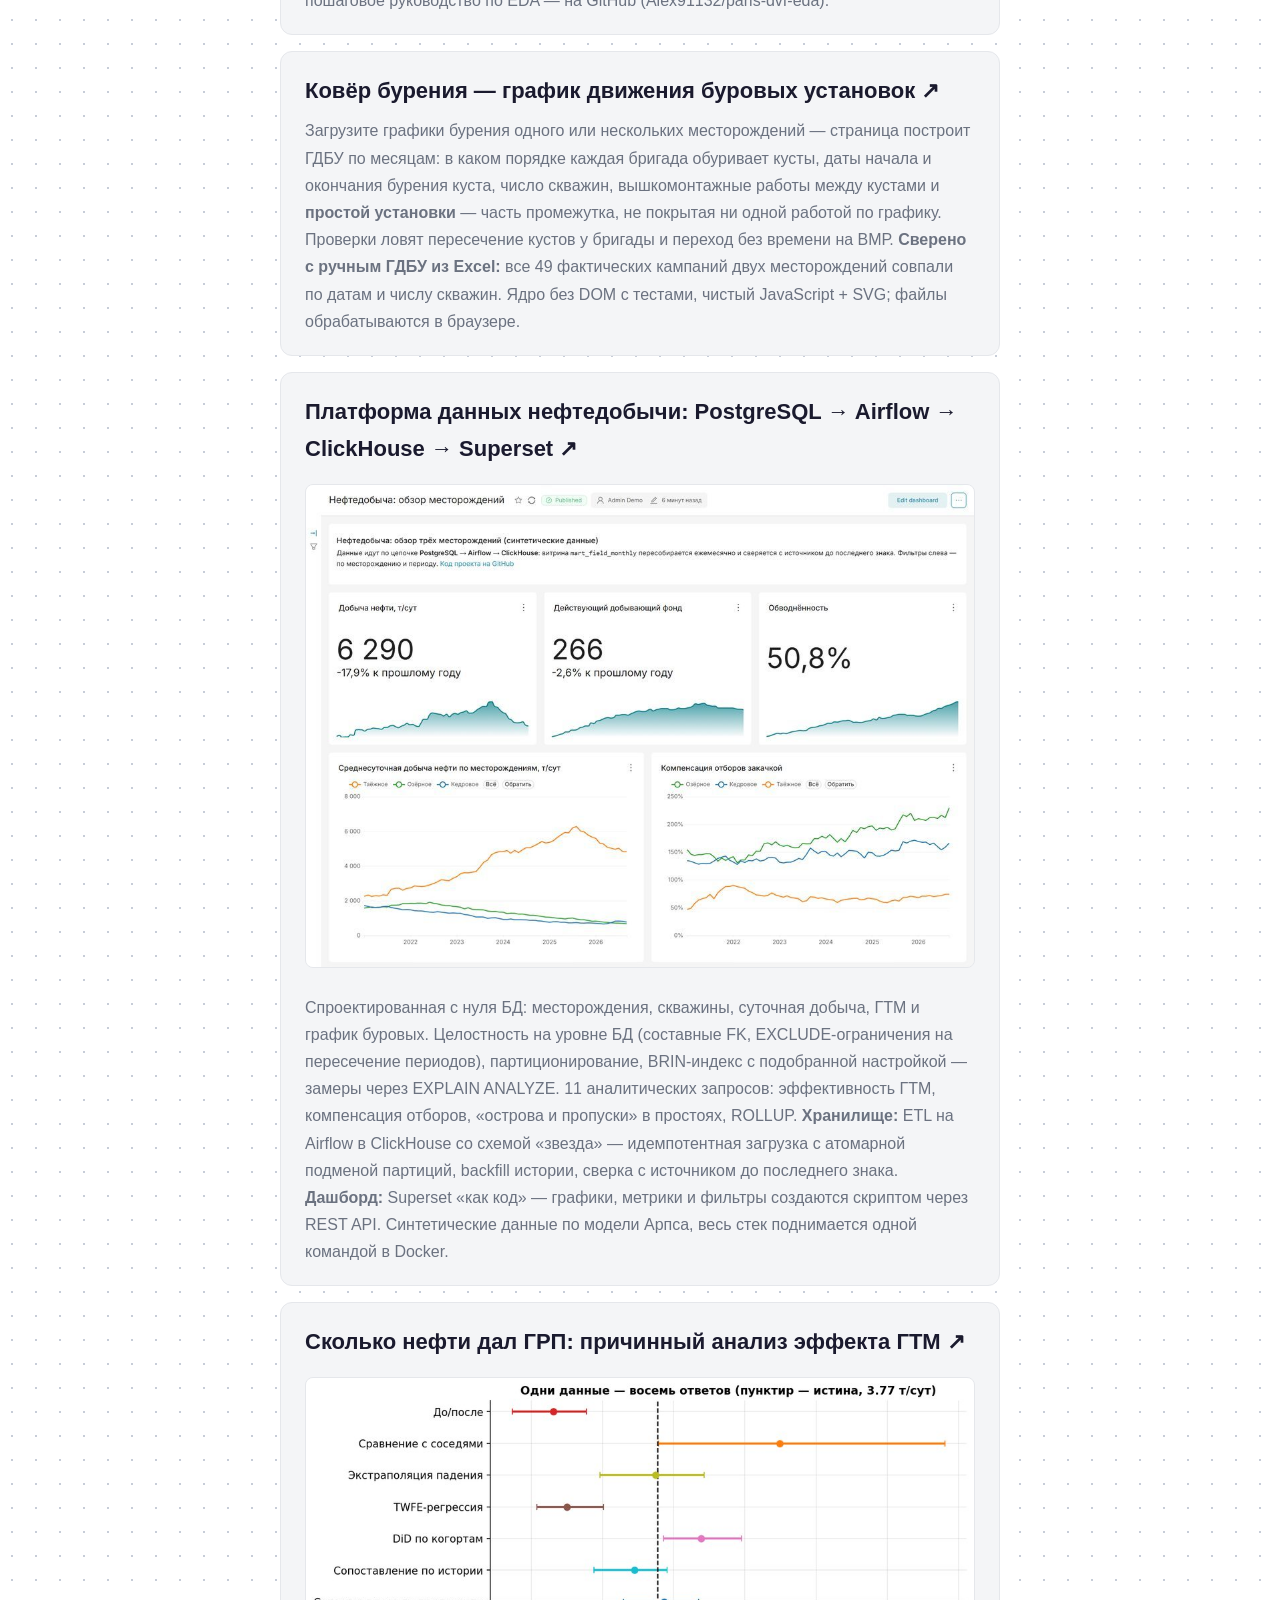
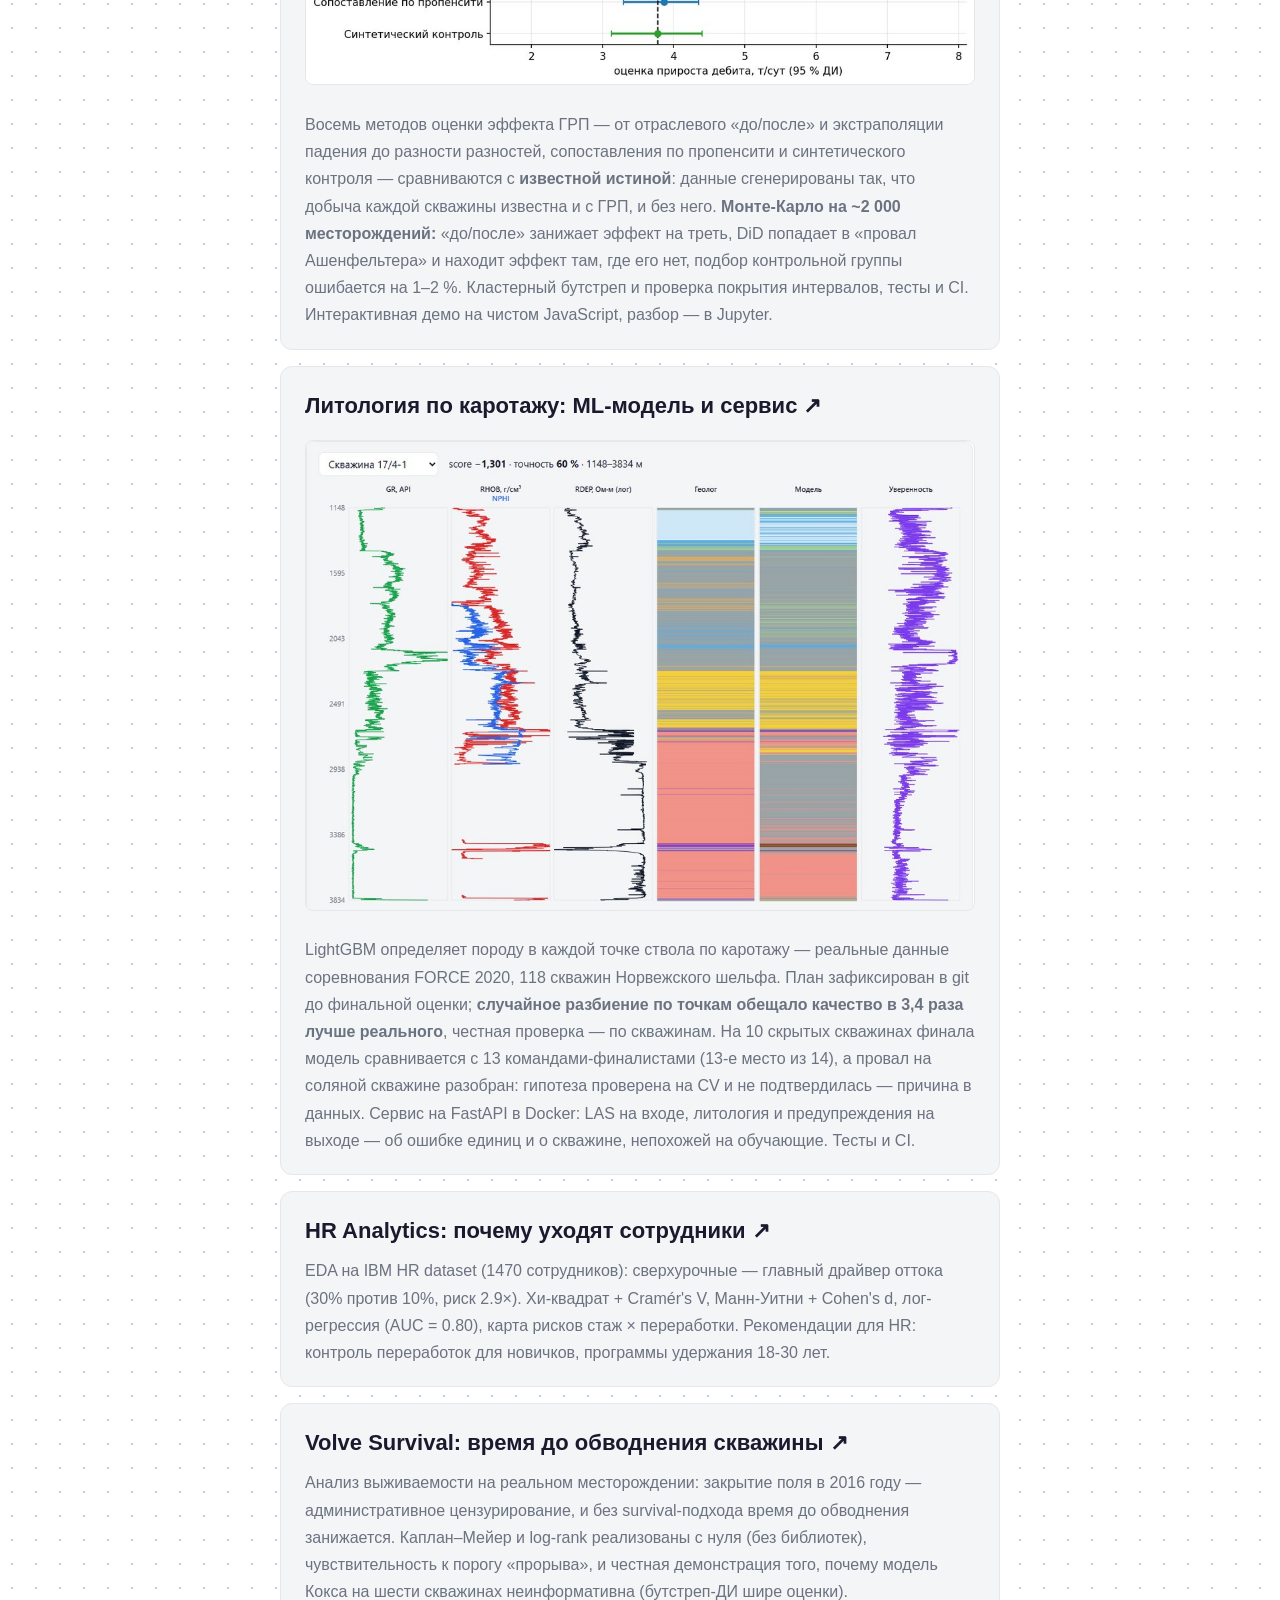
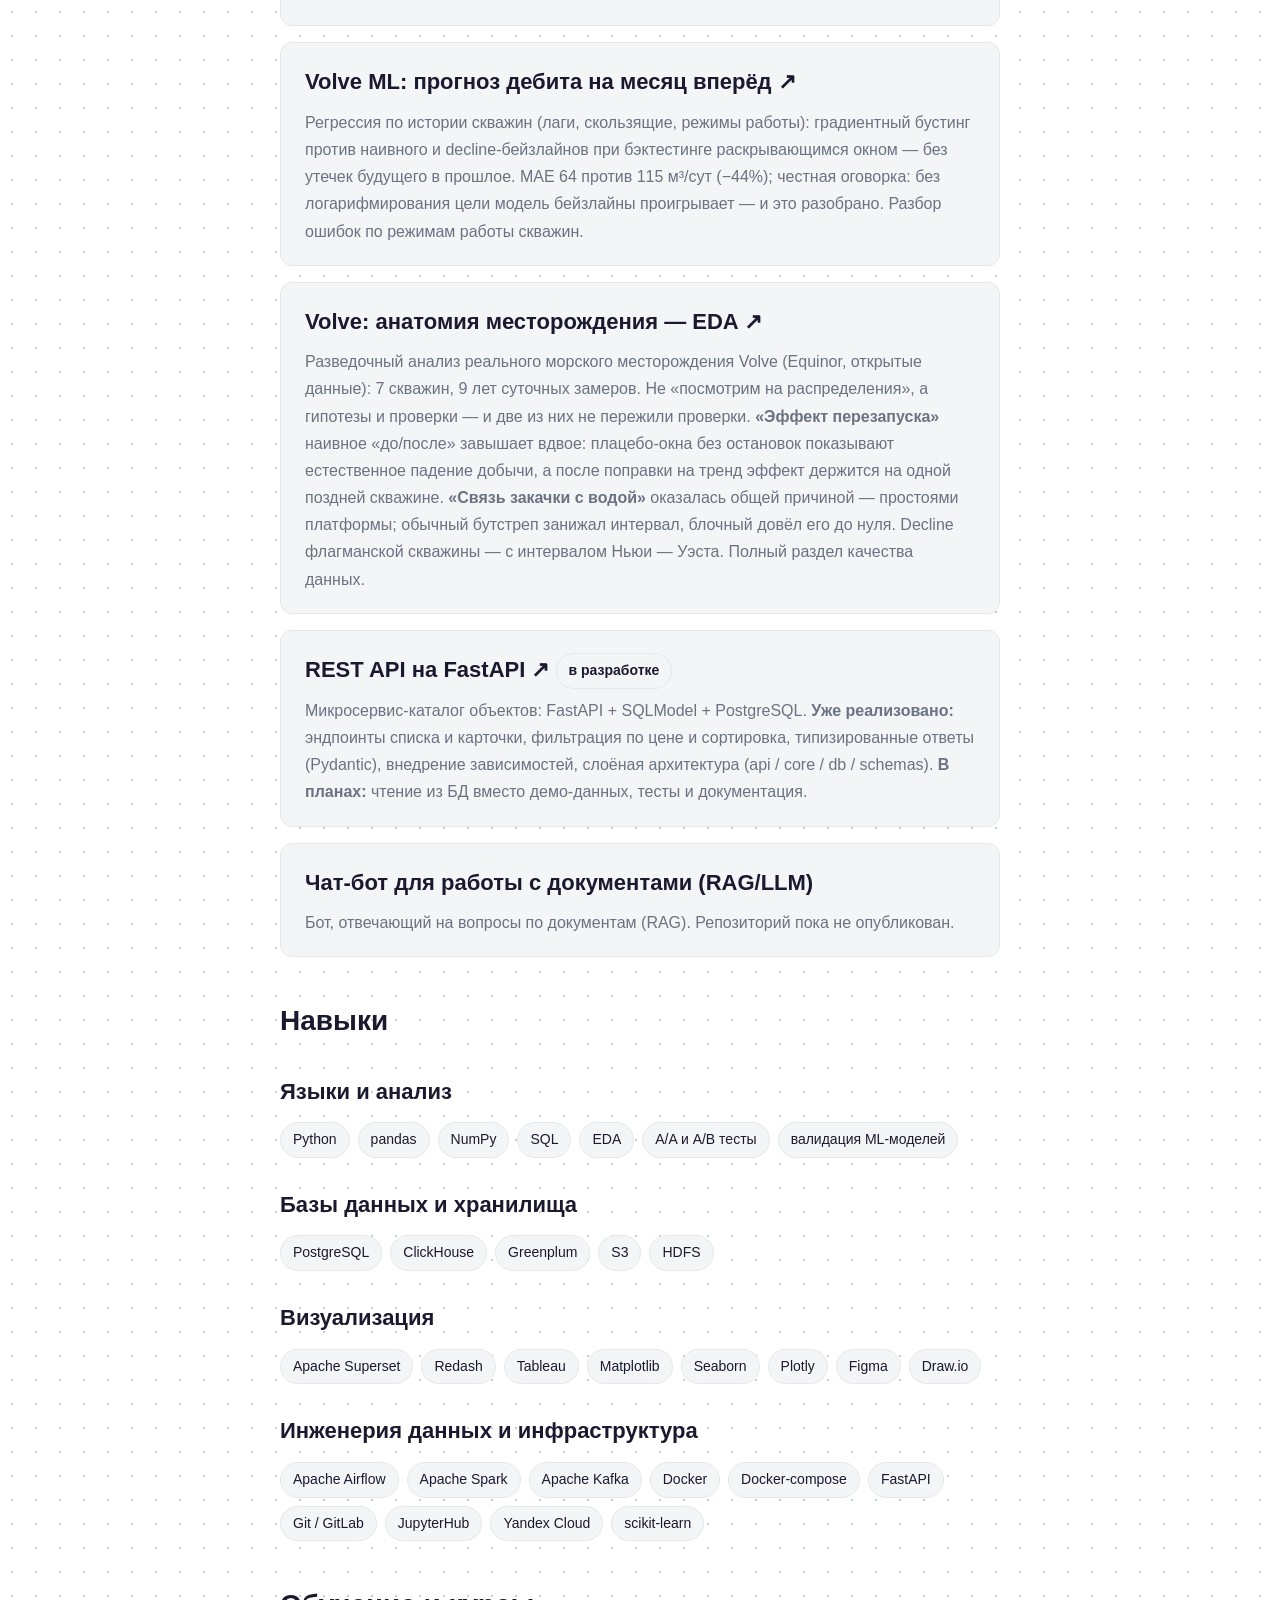
==== commit 99d0dbda: "Кнопки «Сертификаты»: в hero рядом с резюме и в верхнем меню (якорь на блок обучения)" ====
--- a/index.html
+++ b/index.html
@@ -65,6 +65,7 @@
         <a href="index.html">Обо мне</a>
         <a href="#experience">Опыт</a>
         <a href="#projects">Проекты</a>
+        <a href="#education">Сертификаты</a>
         <a href="#skills">Навыки</a>
         <a href="blog.html">Блог</a>
         <button id="themeBtn" class="theme-toggle" onclick="toggleTheme()" aria-label="Сменить тему">🌙</button>
@@ -95,6 +96,7 @@
         <a href="https://t.me/Alex91132" target="_blank" rel="noopener">Telegram</a>
         <a href="https://github.com/Alex91132" target="_blank" rel="noopener">GitHub</a>
         <a class="btn-primary" href="assets/rezume-fedorov.pdf" target="_blank" rel="noopener">Скачать резюме (PDF)</a>
+        <a class="btn-secondary" href="#education">Сертификаты</a>
       </div>
       <p style="color:var(--muted); font-size:15px; margin-top:14px;">
         📍 Красноярск · готов к переезду (Москва, Санкт-Петербург, Казань) и командировкам ·
@@ -614,36 +616,43 @@
           <div class="year">2026</div>
           <div class="name">RAG-боты и агенты LLM</div>
           <div class="place">Karpov.courses</div>
+          <a class="cert" href="assets/certs/cert-rag-bots.pdf" target="_blank" rel="noopener">Сертификат ↗</a>
         </div>
         <div class="edu-card">
           <div class="year">2026</div>
           <div class="name">Инженер данных</div>
           <div class="place">Karpov.courses</div>
+          <a class="cert" href="assets/certs/cert-data-engineer.pdf" target="_blank" rel="noopener">Сертификат ↗</a>
         </div>
         <div class="edu-card">
           <div class="year">2026</div>
           <div class="name">Системный аналитик</div>
           <div class="place">Karpov.courses</div>
+          <a class="cert" href="assets/certs/cert-system-analyst.pdf" target="_blank" rel="noopener">Сертификат ↗</a>
         </div>
         <div class="edu-card">
           <div class="year">2025</div>
           <div class="name">AI-first разработка на Python</div>
           <div class="place">Karpov.courses</div>
+          <a class="cert" href="assets/certs/cert-ai-first-python.pdf" target="_blank" rel="noopener">Сертификат ↗</a>
         </div>
         <div class="edu-card">
           <div class="year">2025</div>
           <div class="name">StartML (ML-инжиниринг)</div>
           <div class="place">Karpov.courses</div>
+          <a class="cert" href="assets/certs/cert-startml.pdf" target="_blank" rel="noopener">Сертификат ↗</a>
         </div>
         <div class="edu-card">
           <div class="year">2025</div>
           <div class="name">Симулятор A/B тестов</div>
           <div class="place">Karpov.courses</div>
+          <a class="cert" href="assets/certs/cert-ab-simulator.pdf" target="_blank" rel="noopener">Сертификат ↗</a>
         </div>
         <div class="edu-card">
           <div class="year">2024</div>
           <div class="name">Аналитик данных + симулятор аналитика</div>
           <div class="place">Karpov.courses</div>
+          <a class="cert" href="assets/certs/cert-data-analyst.pdf" target="_blank" rel="noopener">Сертификат ↗</a>
         </div>
         <div class="edu-card">
           <div class="year">2016 / 2018</div>
@@ -651,6 +660,11 @@
           <div class="place">РГУ нефти и газа им. Губкина</div>
         </div>
       </div>
+          </div>
+      <p class="cert-extra">Дополнительные сертификаты:
+        <a href="assets/certs/cert-product-heroes.pdf" target="_blank" rel="noopener">«Принимаем продуктовые и бизнес-решения на основе метрик», Product Heroes (2026) ↗</a> ·
+        <a href="assets/certs/cert-ab-testing.pdf" target="_blank" rel="noopener">«АБ-тестирование: от гипотезы до раскатки», авторская программа (2026) ↗</a>
+      </p>
     </section>
 
     <!-- БЛОГ -->
--- a/styles.css
+++ b/styles.css
@@ -239,6 +239,20 @@
 }
 .btn-primary:hover { opacity: .9; }
 
+/* --- Вторичная кнопка (якорь к блоку сертификатов) --- */
+.btn-secondary {
+  display: inline-block;
+  padding: 10px 20px;
+  background: transparent;
+  color: var(--accent) !important;
+  border: 1px solid var(--accent);
+  border-radius: 8px;
+  text-decoration: none;
+  font-size: 16px;
+  font-weight: 600;
+}
+.btn-secondary:hover { background: var(--accent); color: #fff !important; }
+
 /* --- Переключатель темы (кнопка в шапке) --- */
 .theme-toggle {
   background: transparent;
@@ -270,6 +284,10 @@
 .edu-card .year { font-size: 13px; color: var(--accent); font-weight: 700; }
 .edu-card .name { font-size: 16px; font-weight: 600; margin-top: 2px; }
 .edu-card .place { font-size: 14px; color: var(--muted); margin-top: 2px; }
+.edu-card .cert { display:inline-block; margin-top:8px; font-size:14px; font-weight:600; color:var(--accent); text-decoration:none; border:1px solid var(--border); border-radius:6px; padding:4px 10px; }
+.edu-card .cert:hover { background:var(--accent); color:#fff; }
+.cert-extra { margin-top:16px; font-size:14px; color:var(--muted); }
+.cert-extra a { color:var(--accent); font-weight:600; text-decoration:none; }
 
 /* --- Крупные карточки проектов (роль руководителя) --- */
 .project {
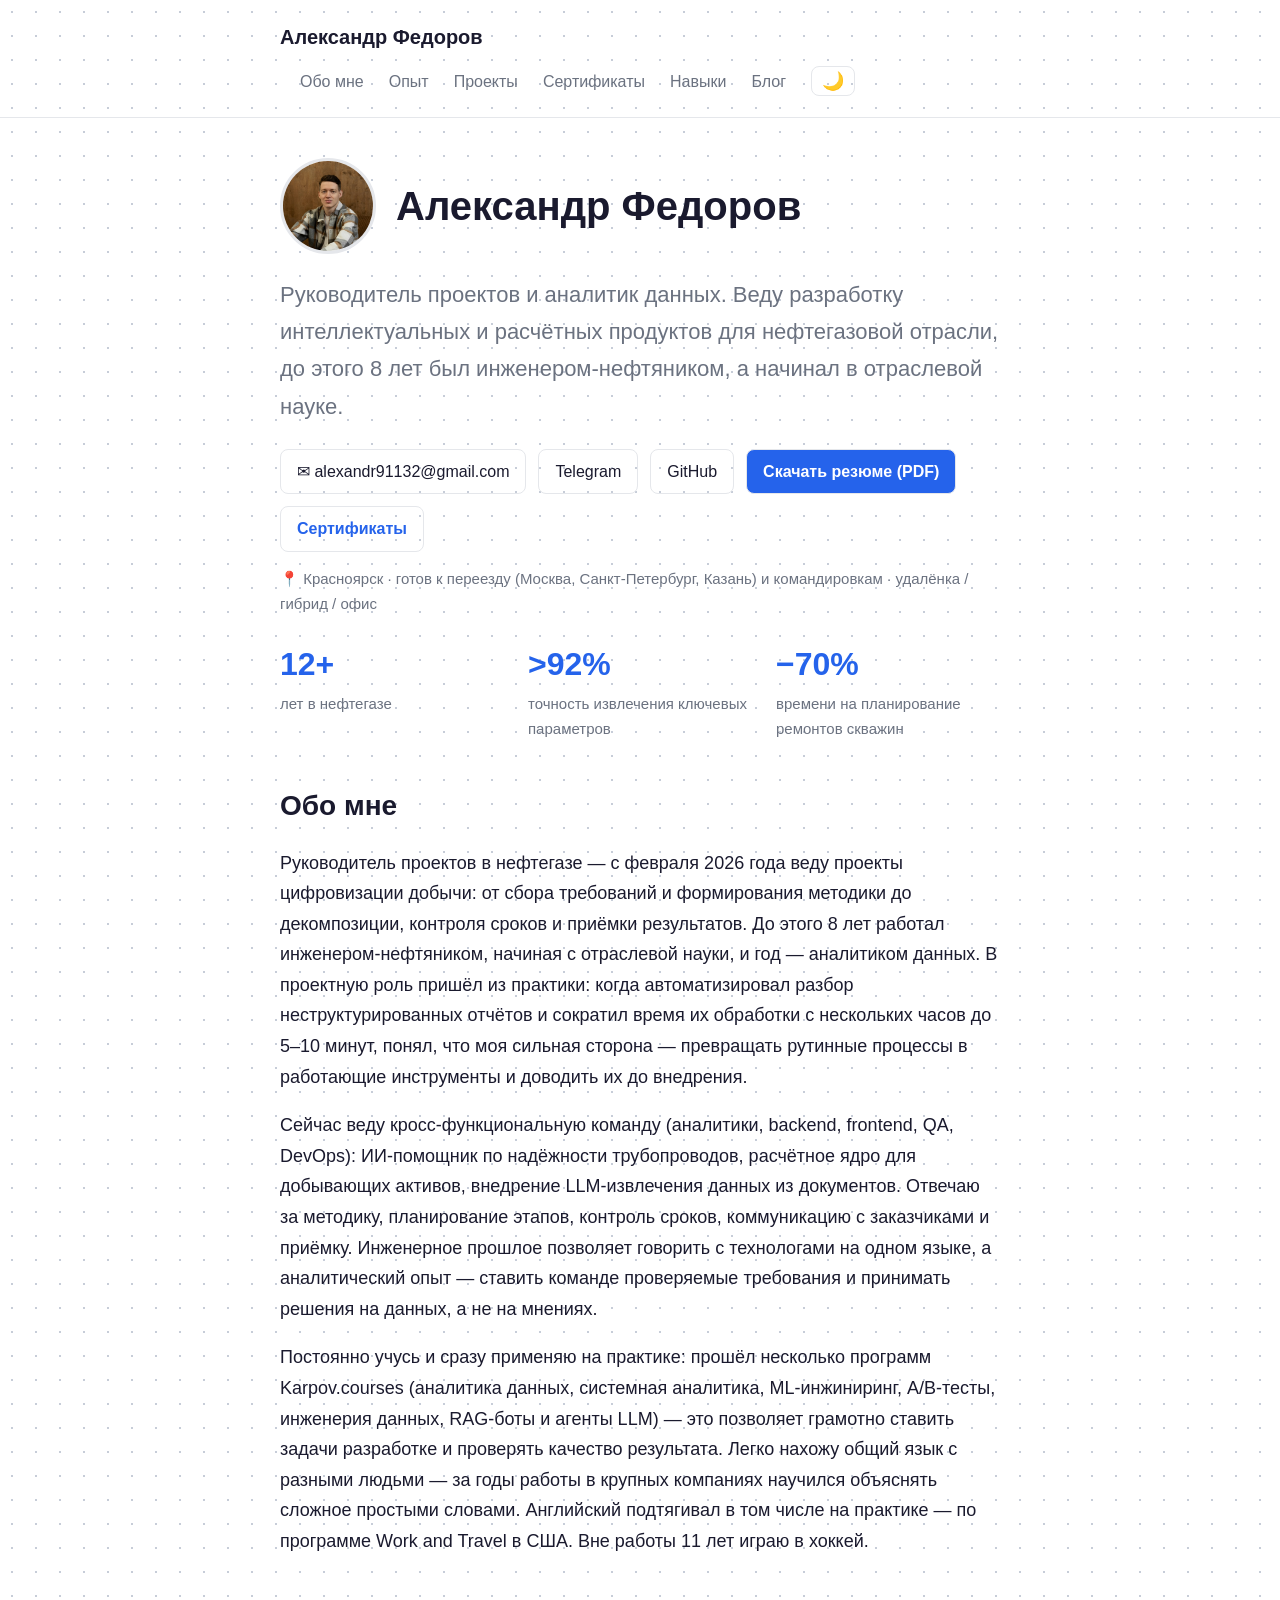
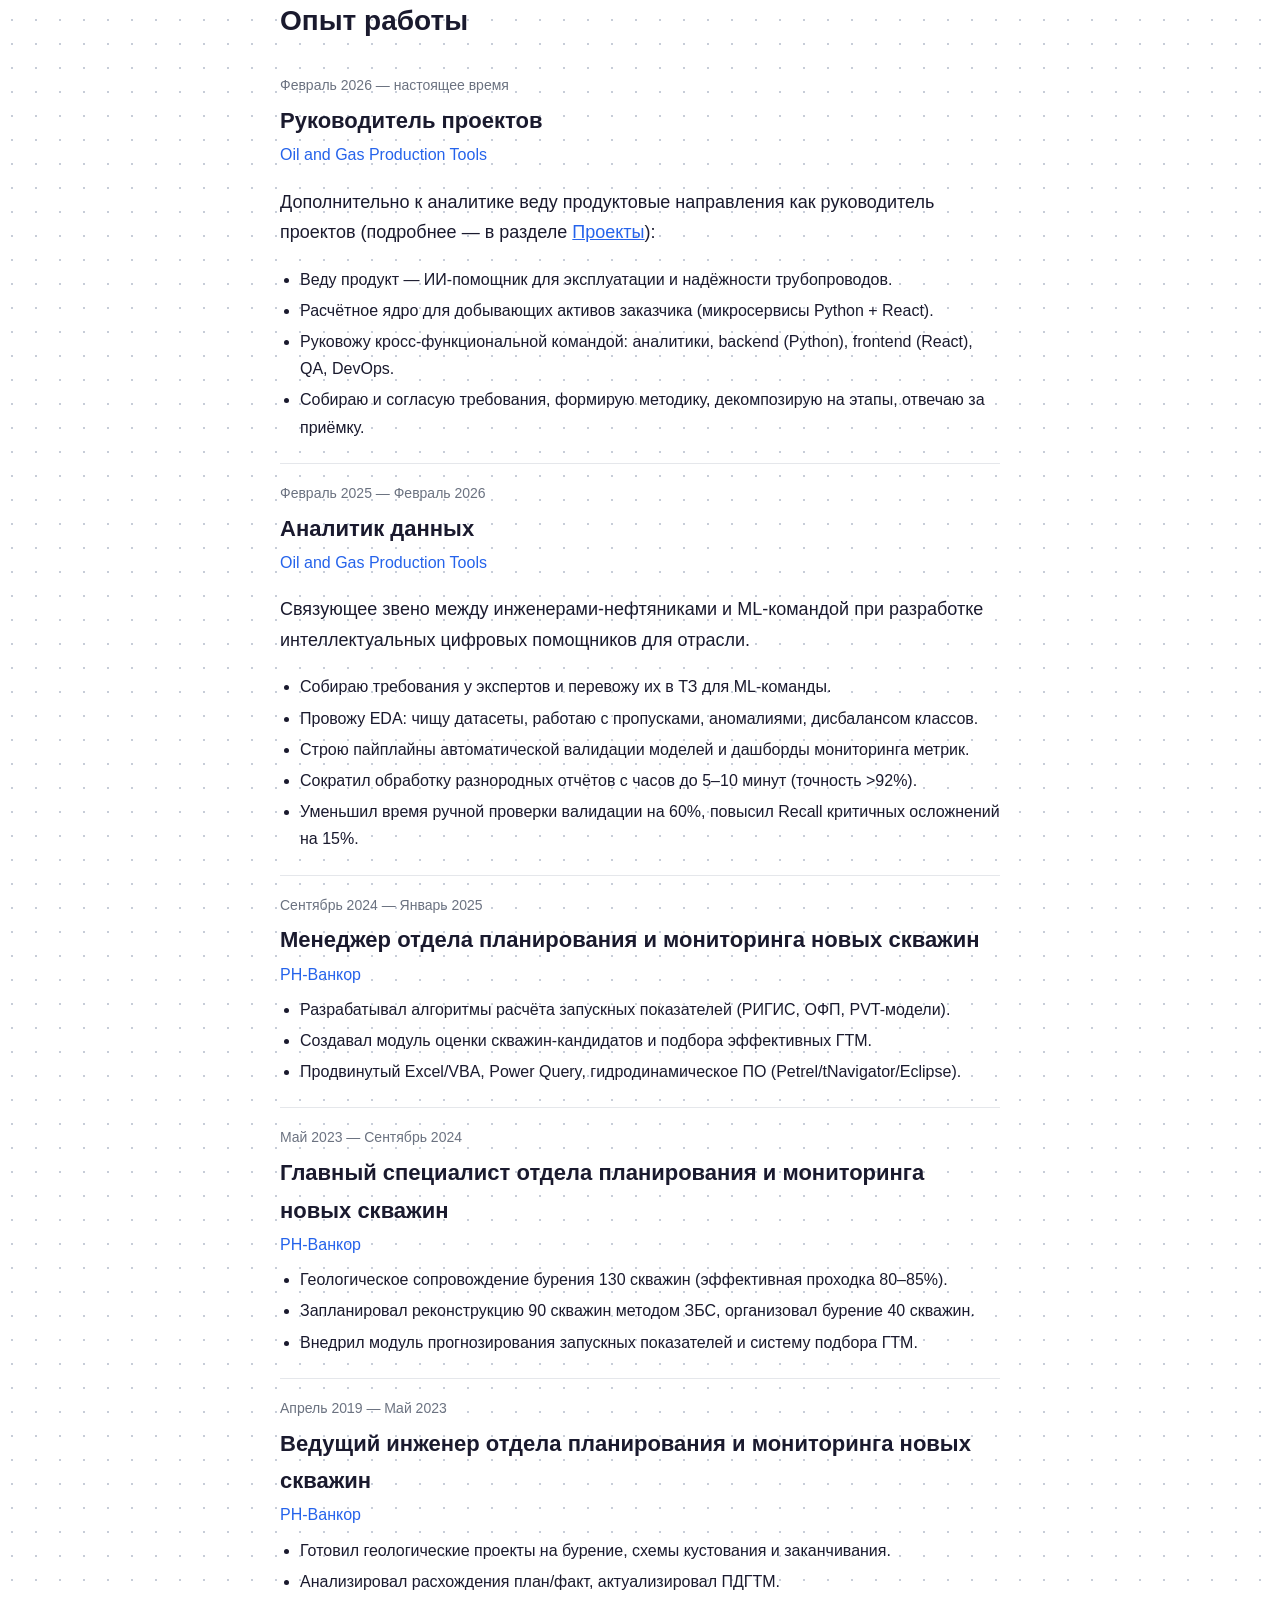
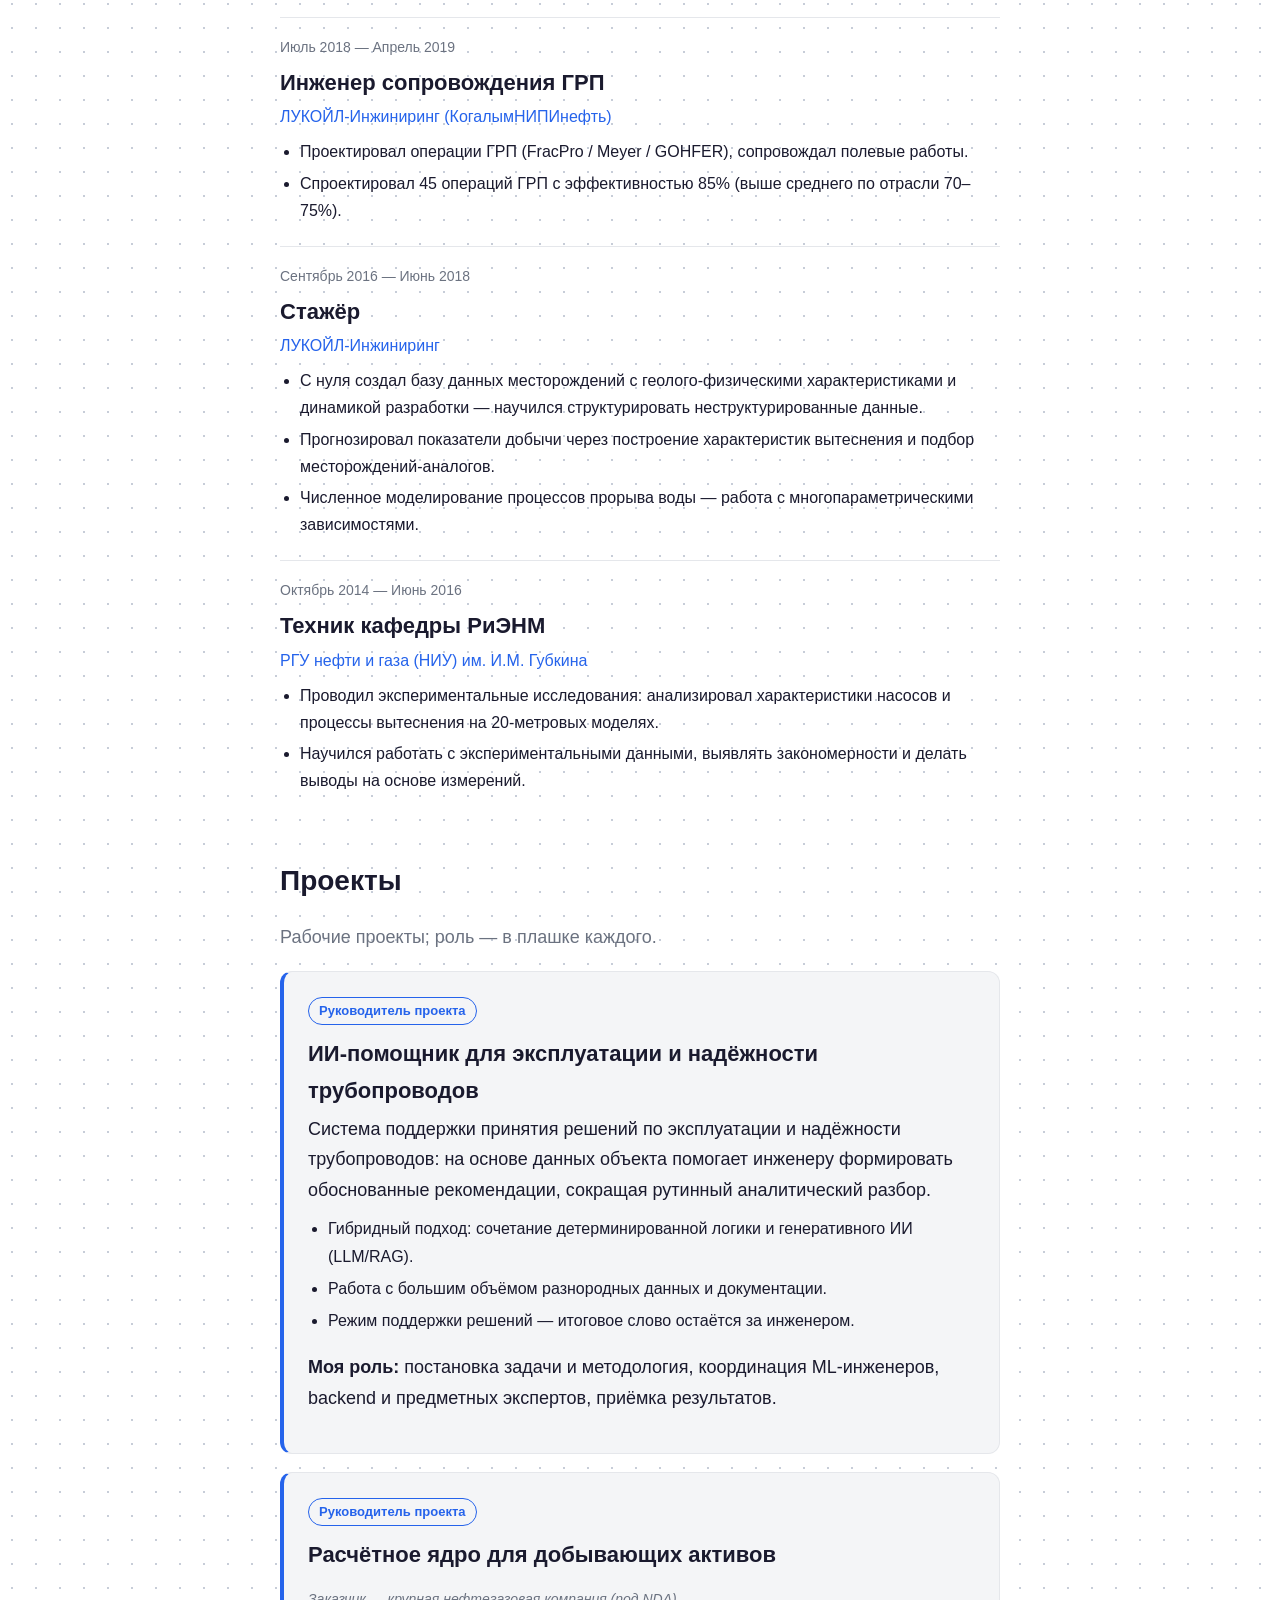
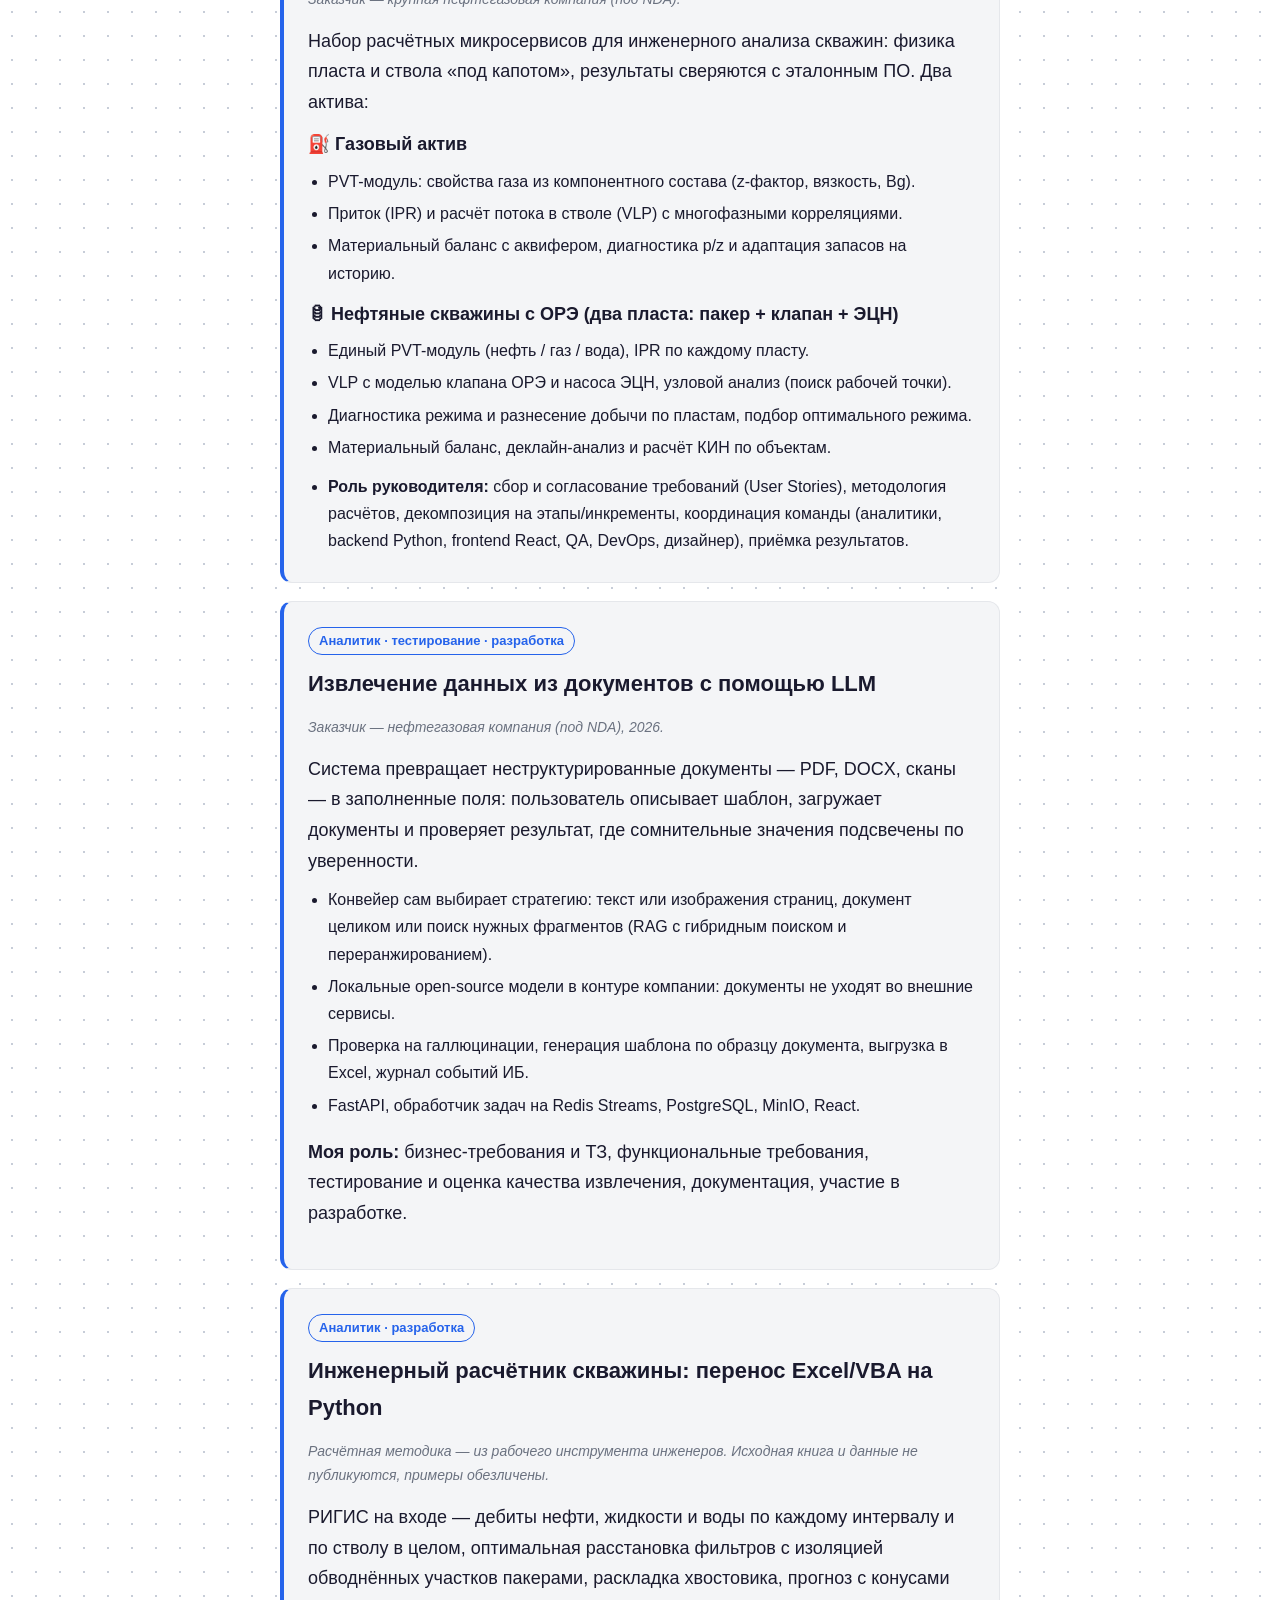
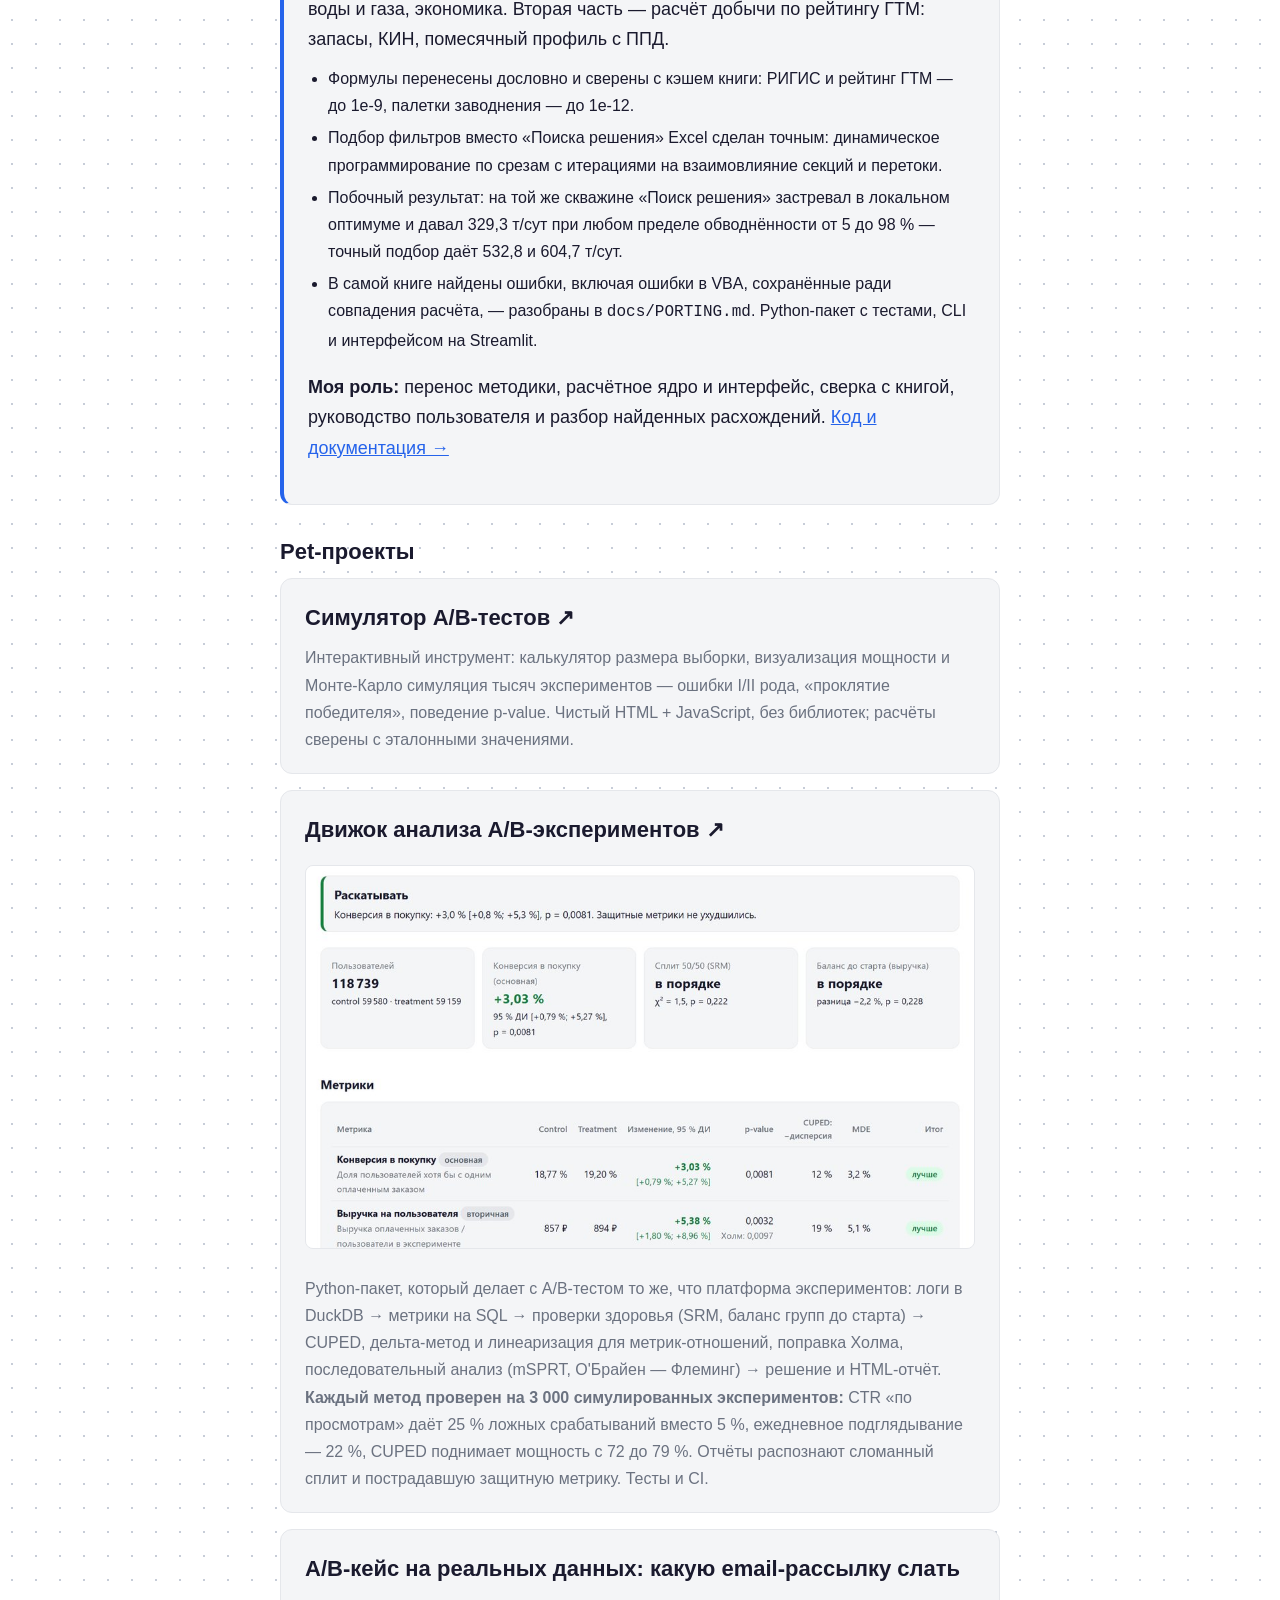
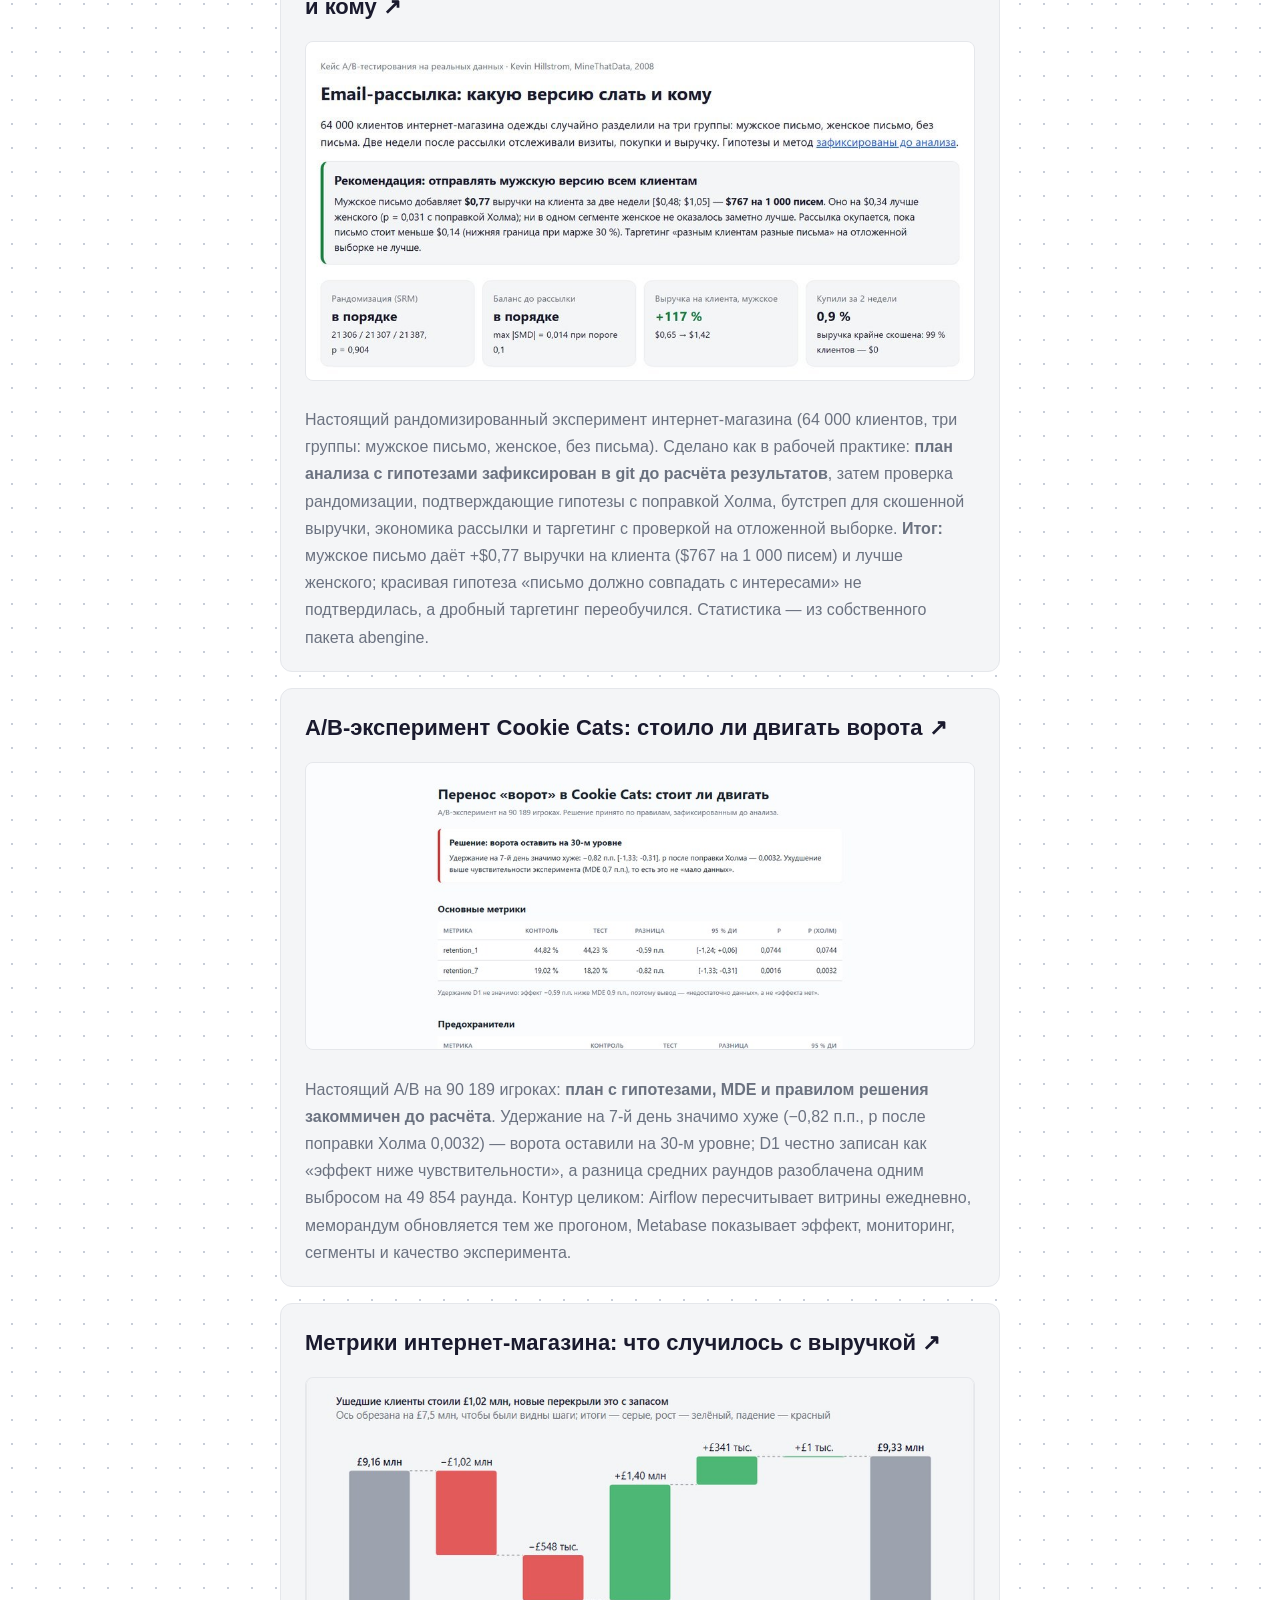
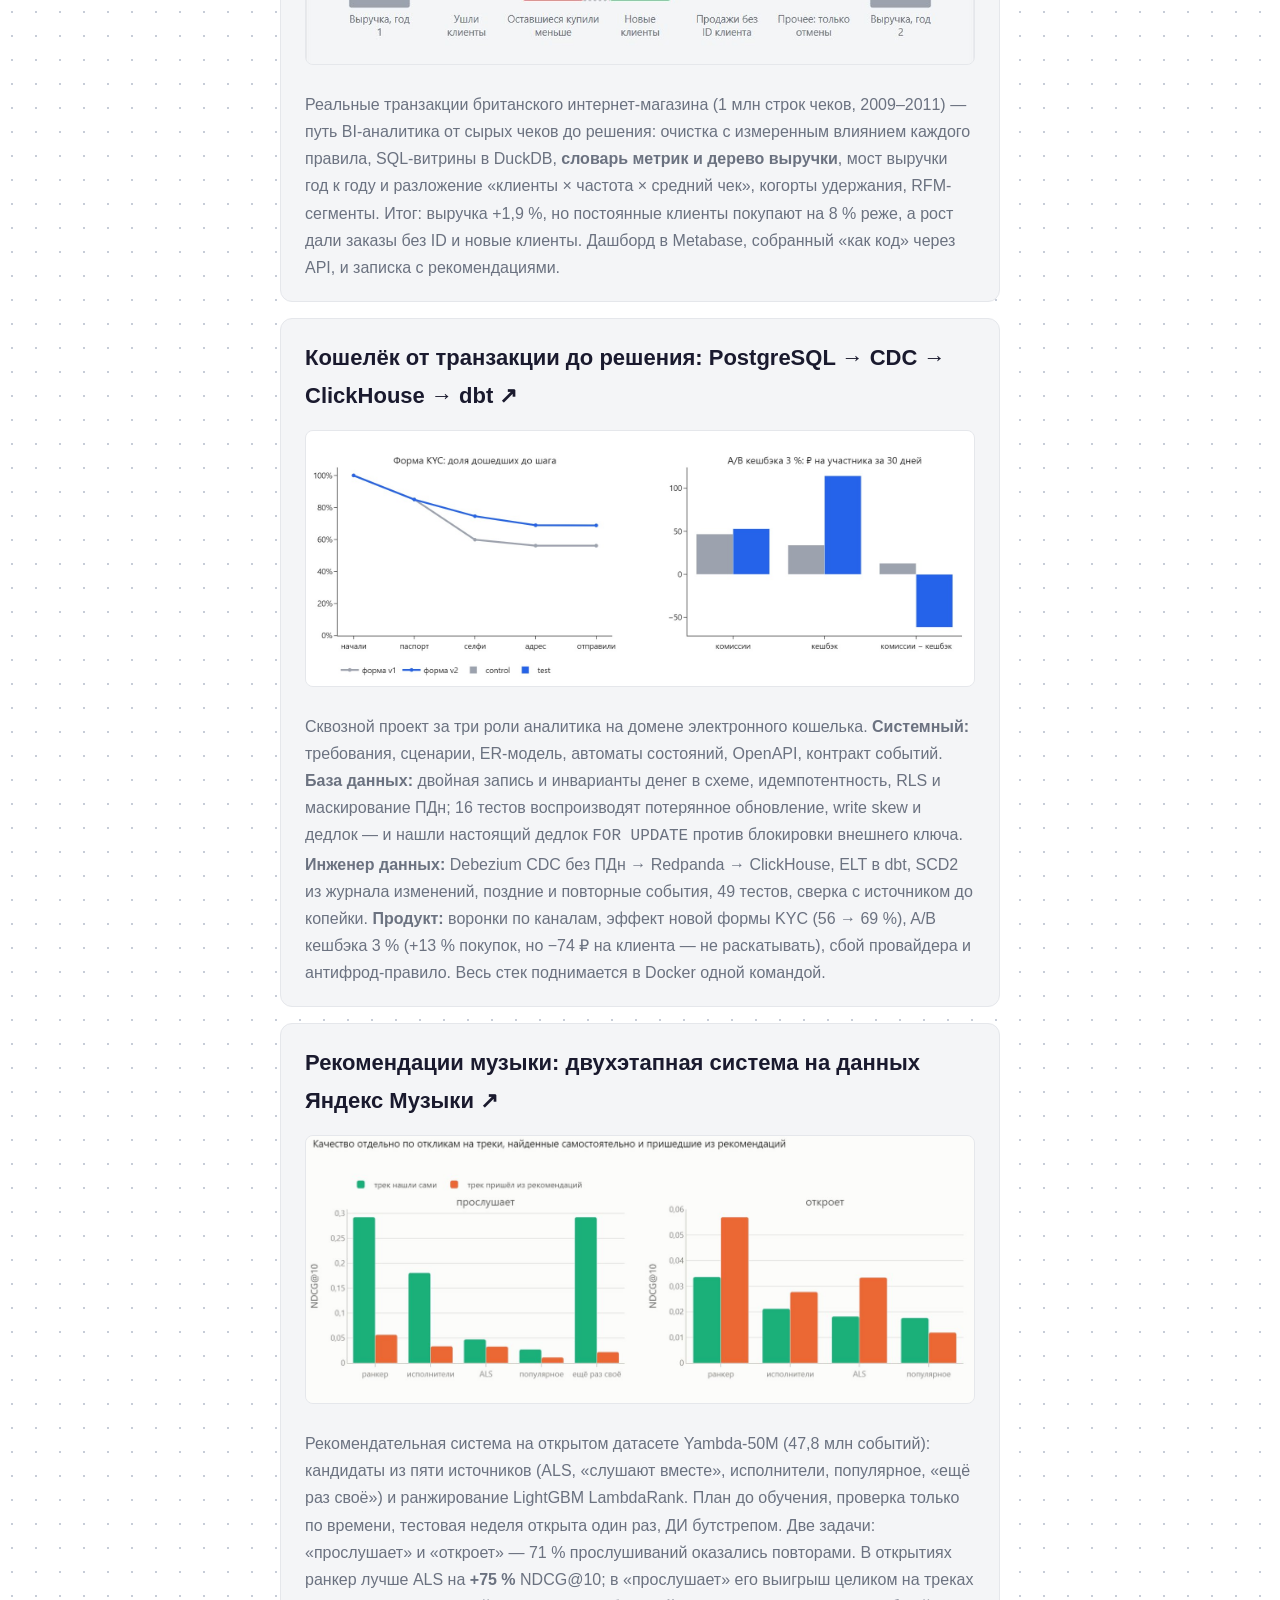
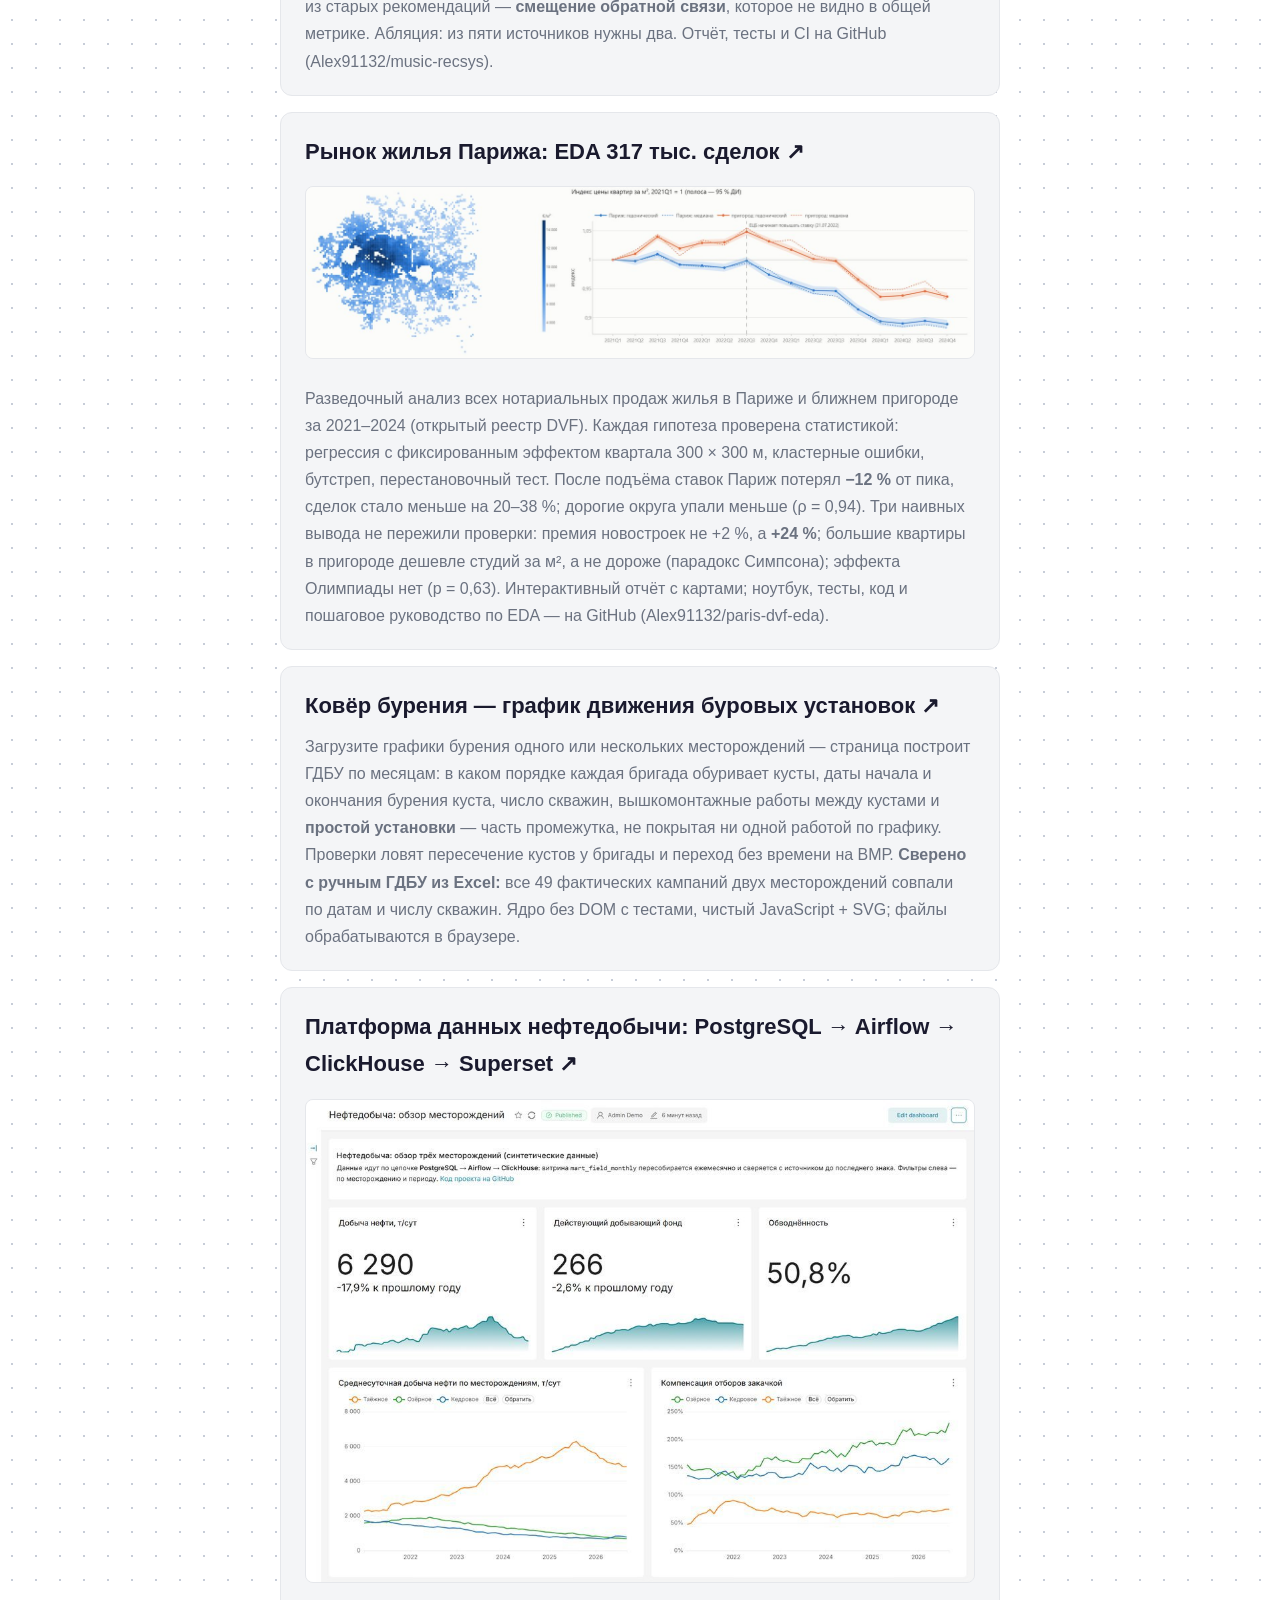
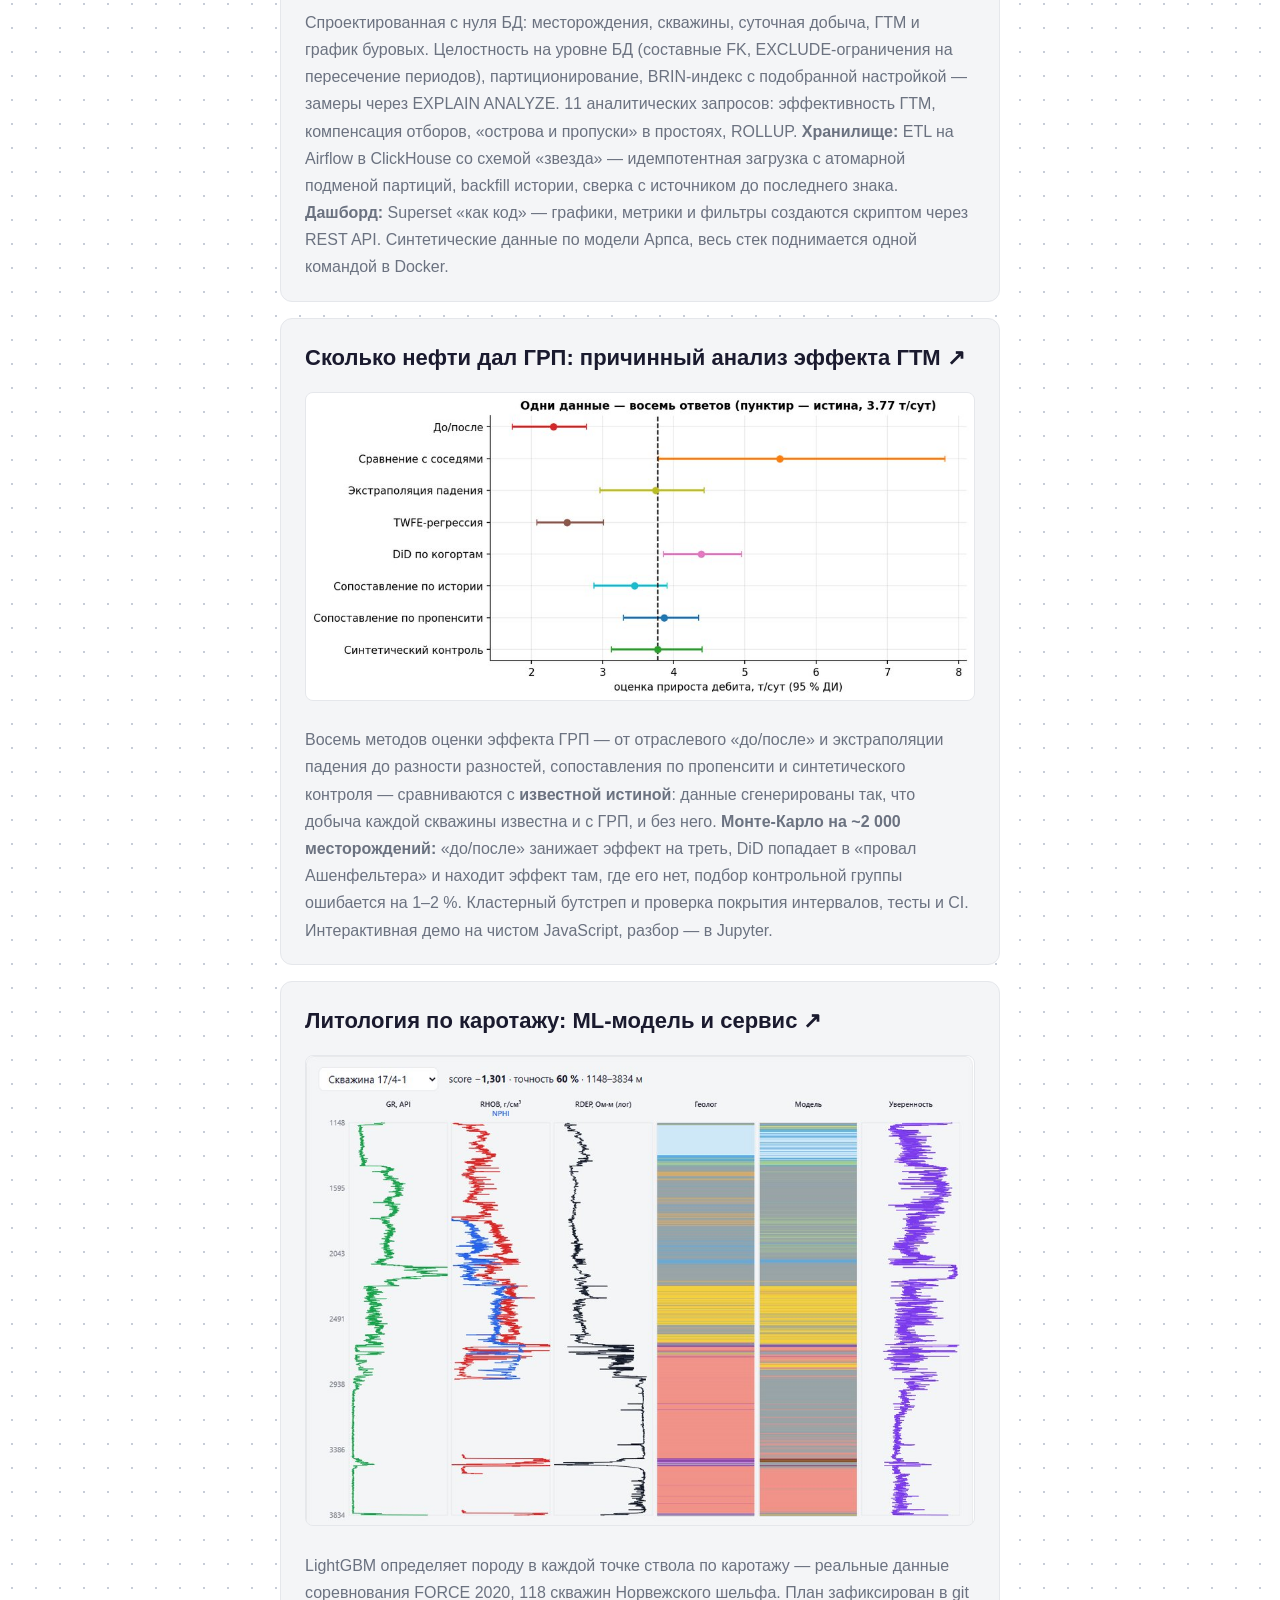
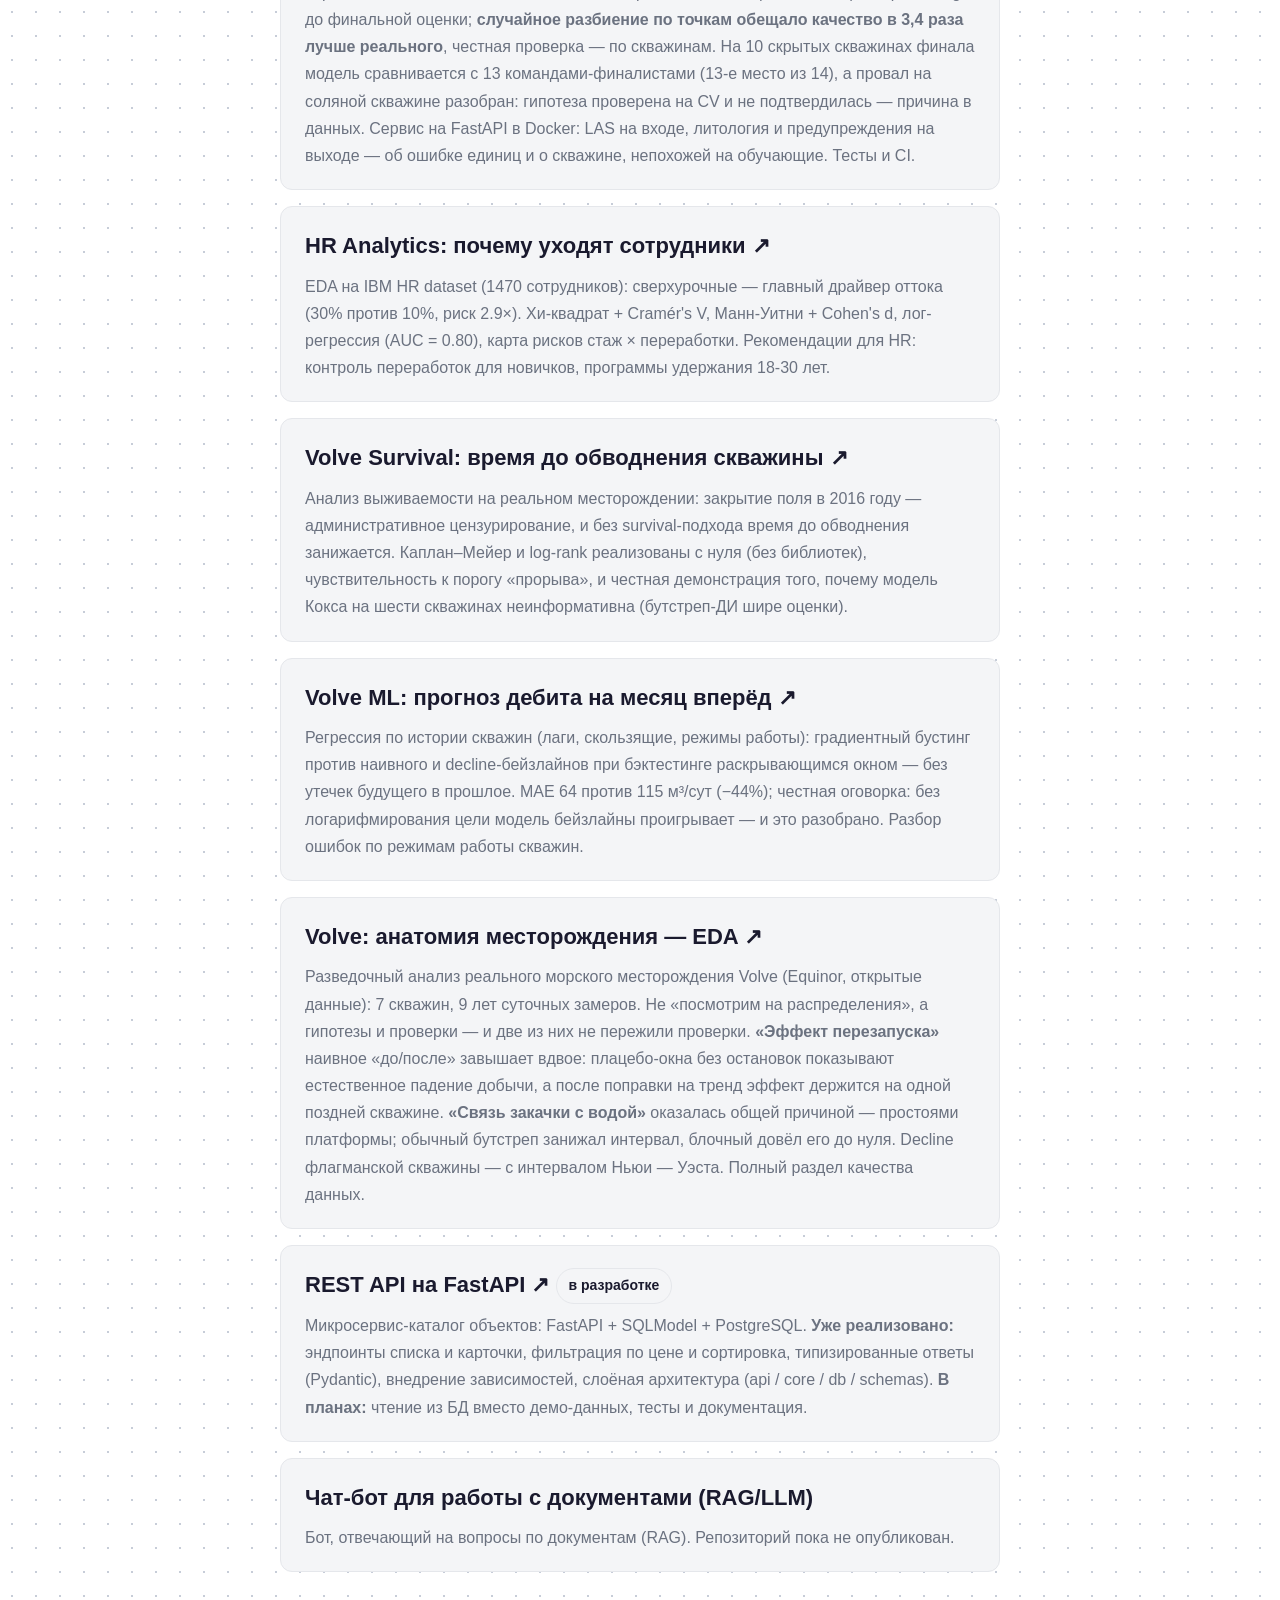
==== commit 0de00321: "Карточка нового проекта: A/B-эксперимент Cookie Cats Новая работа в портфолио — полный цикл эксперим" ====
--- a/index.html
+++ b/index.html
@@ -398,6 +398,21 @@
            <strong>Итог:</strong> мужское письмо даёт +$0,77 выручки на клиента ($767 на 1 000 писем)
            и лучше женского; красивая гипотеза «письмо должно совпадать с интересами» не подтвердилась,
            а дробный таргетинг переобучился. Статистика — из собственного пакета abengine.</p>
+      </a>
+      <a class="card" href="https://alex91132.github.io/ab-experiment-loop/" target="_blank" rel="noopener">
+        <h3>A/B-эксперимент Cookie Cats: стоило ли двигать ворота ↗</h3>
+        <img src="assets/projects/ab-experiment-loop.jpg"
+             width="1000" height="428"
+             alt="Страница результатов: решение оставить ворота на 30-м уровне и таблица метрик"
+             loading="lazy"
+             style="width:100%; border-radius:8px; border:1px solid var(--border); margin:8px 0 10px;">
+        <p>Настоящий A/B на 90 189 игроках: <strong>план с гипотезами, MDE и правилом решения
+           закоммичен до расчёта</strong>. Удержание на 7-й день значимо хуже (−0,82 п.п.,
+           p после поправки Холма 0,0032) — ворота оставили на 30-м уровне; D1 честно записан
+           как «эффект ниже чувствительности», а разница средних раундов разоблачена одним
+           выбросом на 49 854 раунда. Контур целиком: Airflow пересчитывает витрины ежедневно,
+           меморандум обновляется тем же прогоном, Metabase показывает эффект, мониторинг,
+           сегменты и качество эксперимента.</p>
       </a>
       <a class="card" href="https://alex91132.github.io/online-retail-metrics/" target="_blank" rel="noopener">
         <h3>Метрики интернет-магазина: что случилось с выручкой ↗</h3>
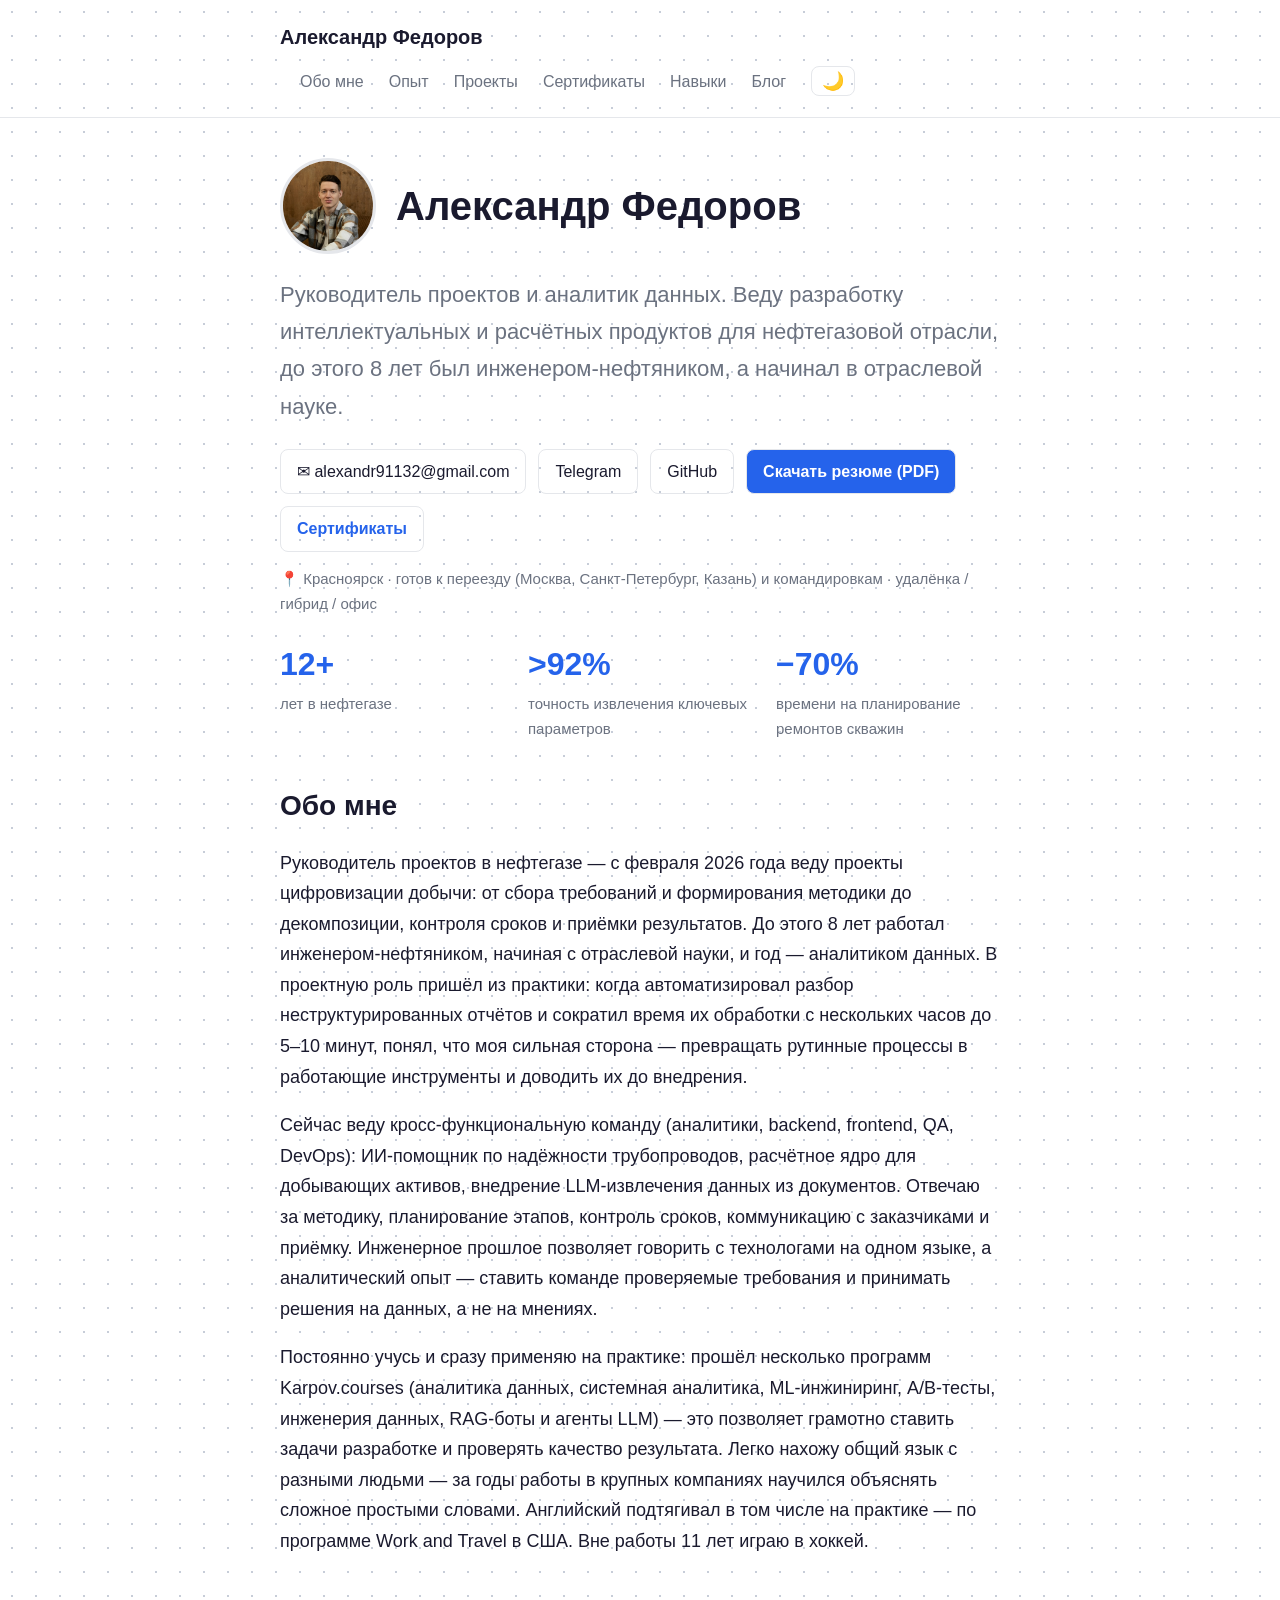
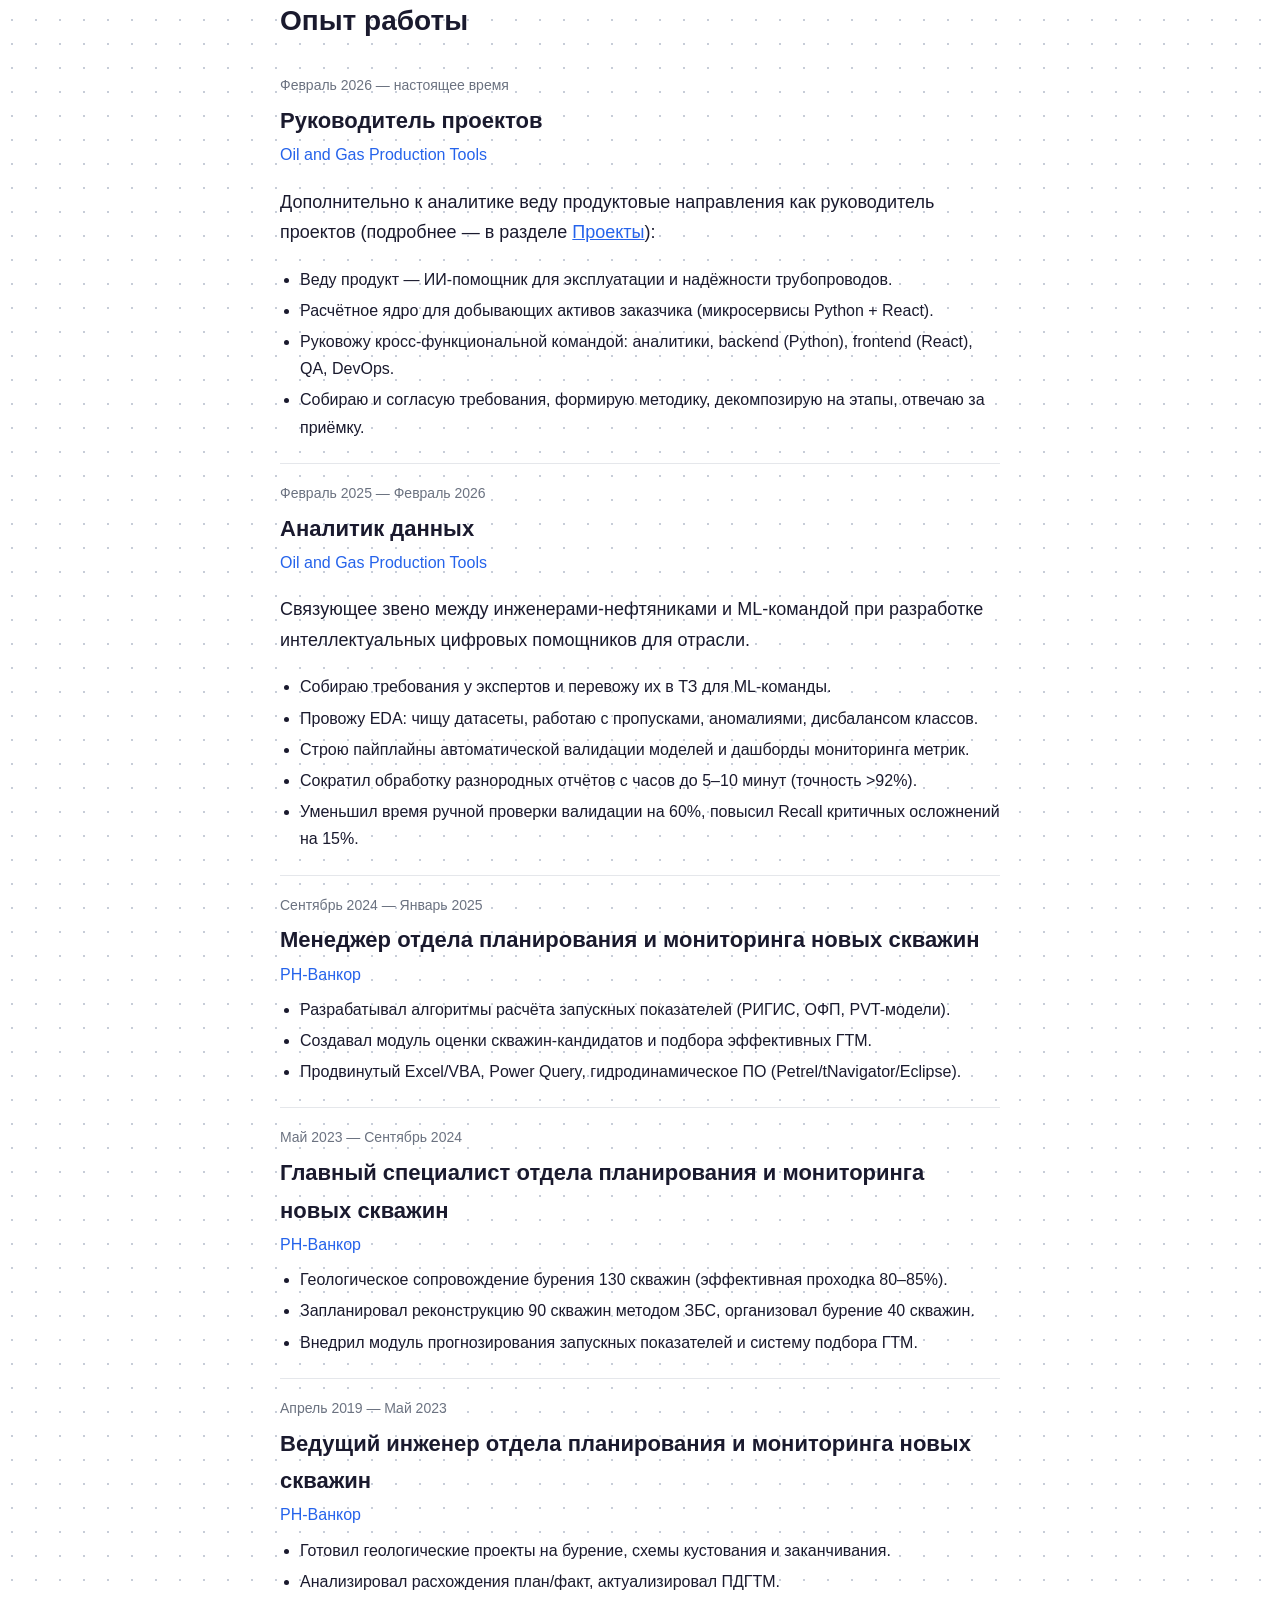
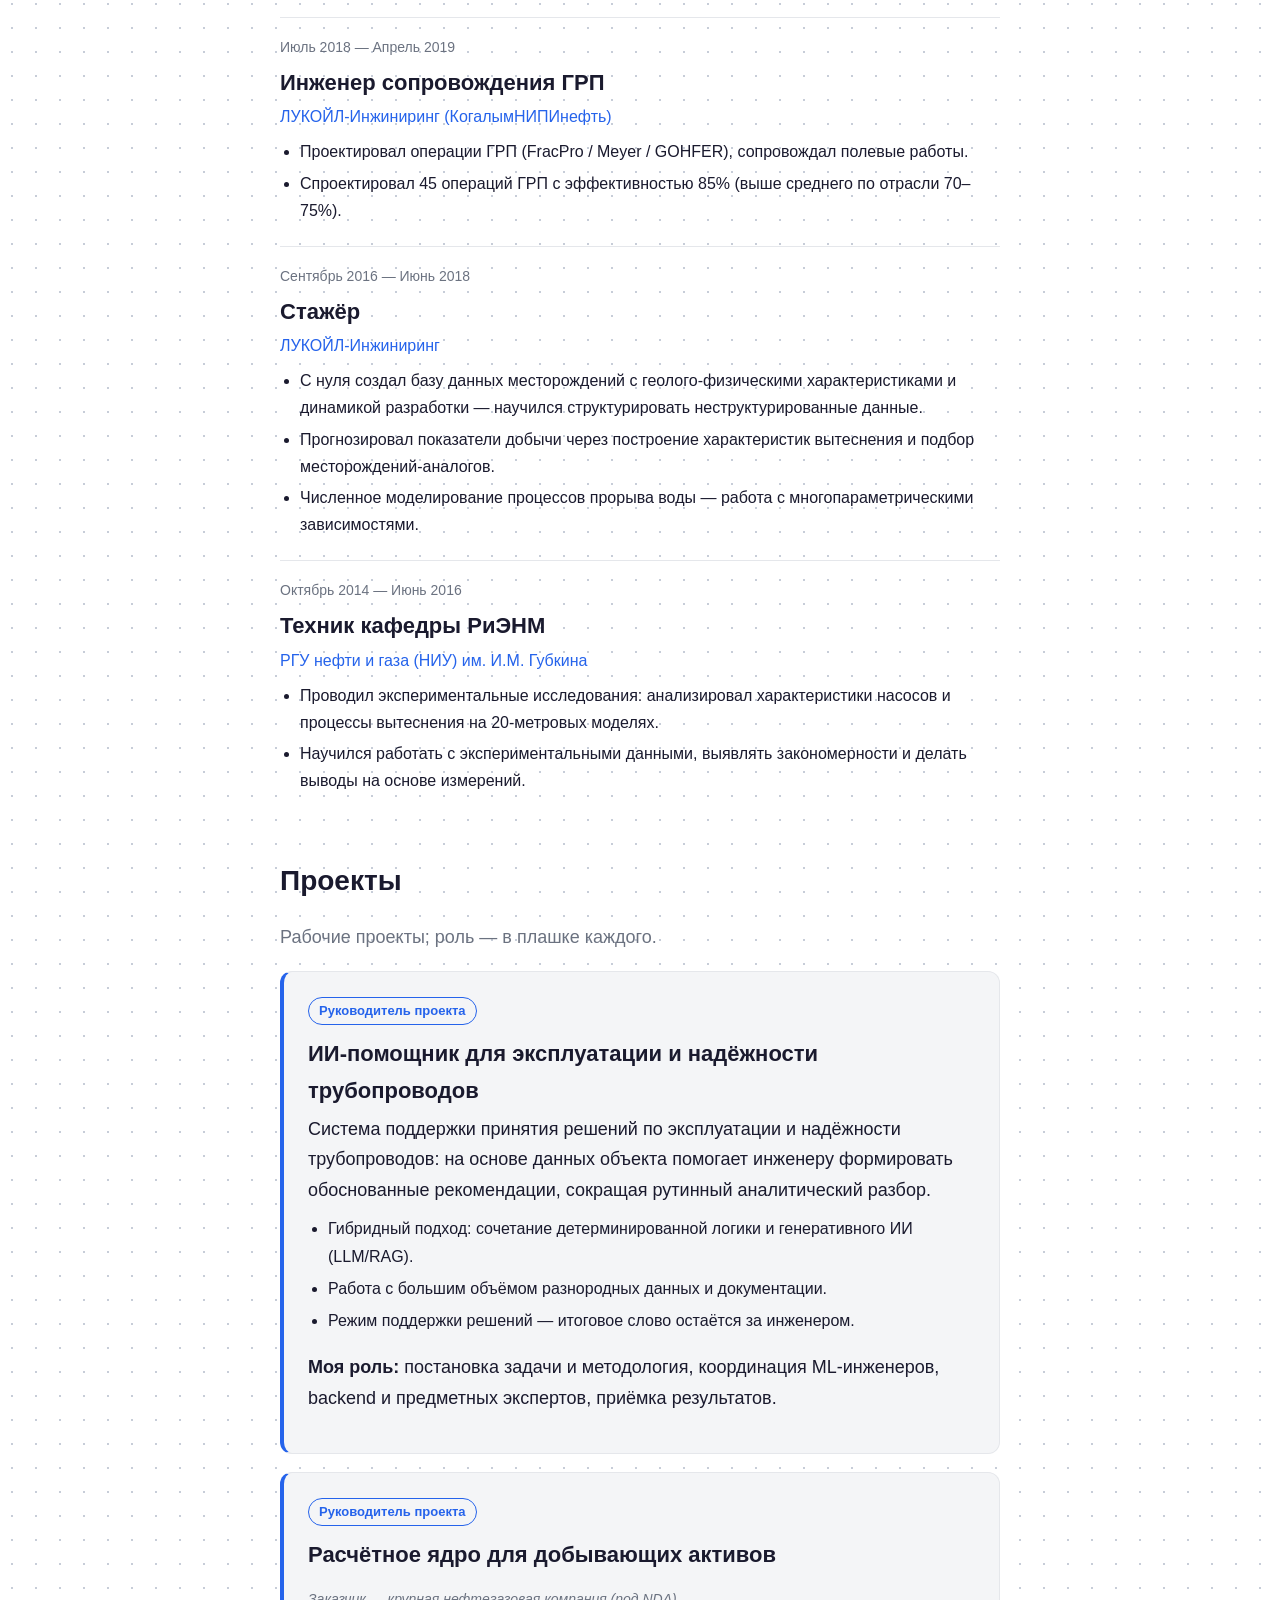
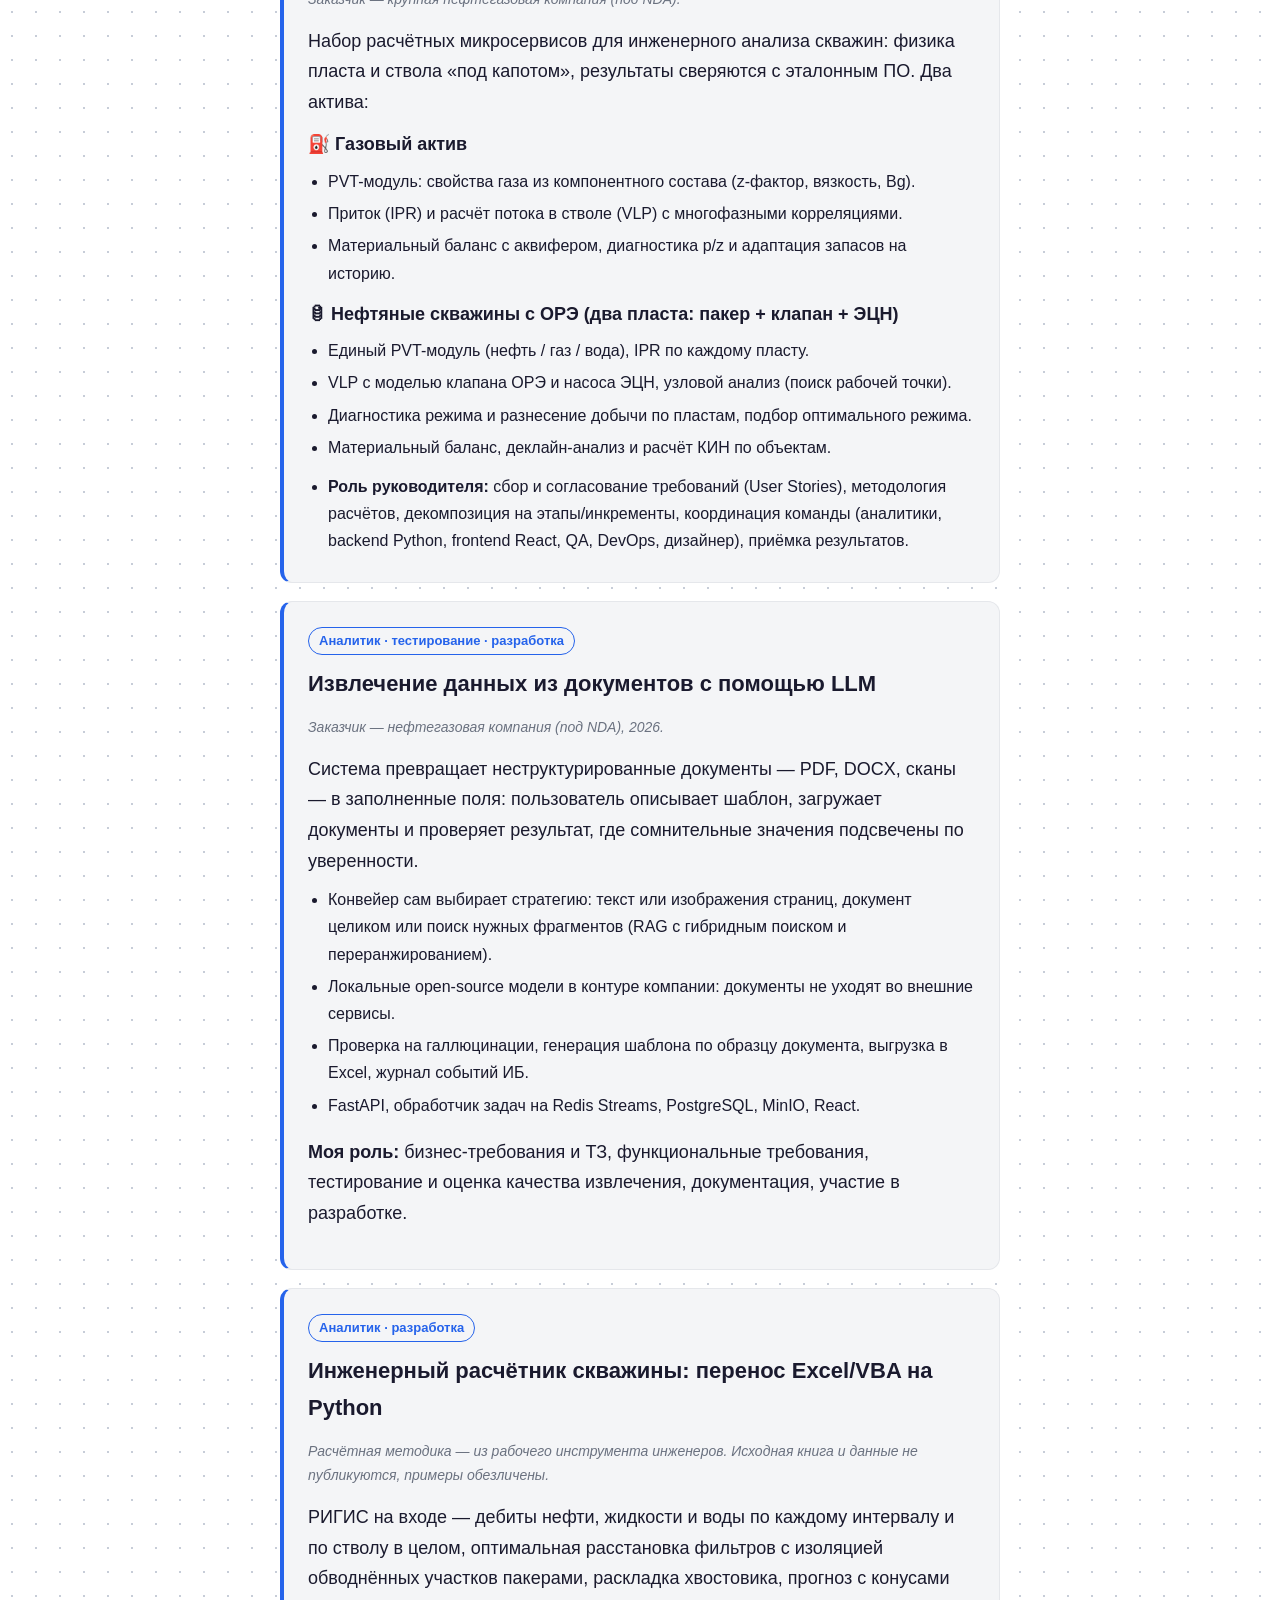
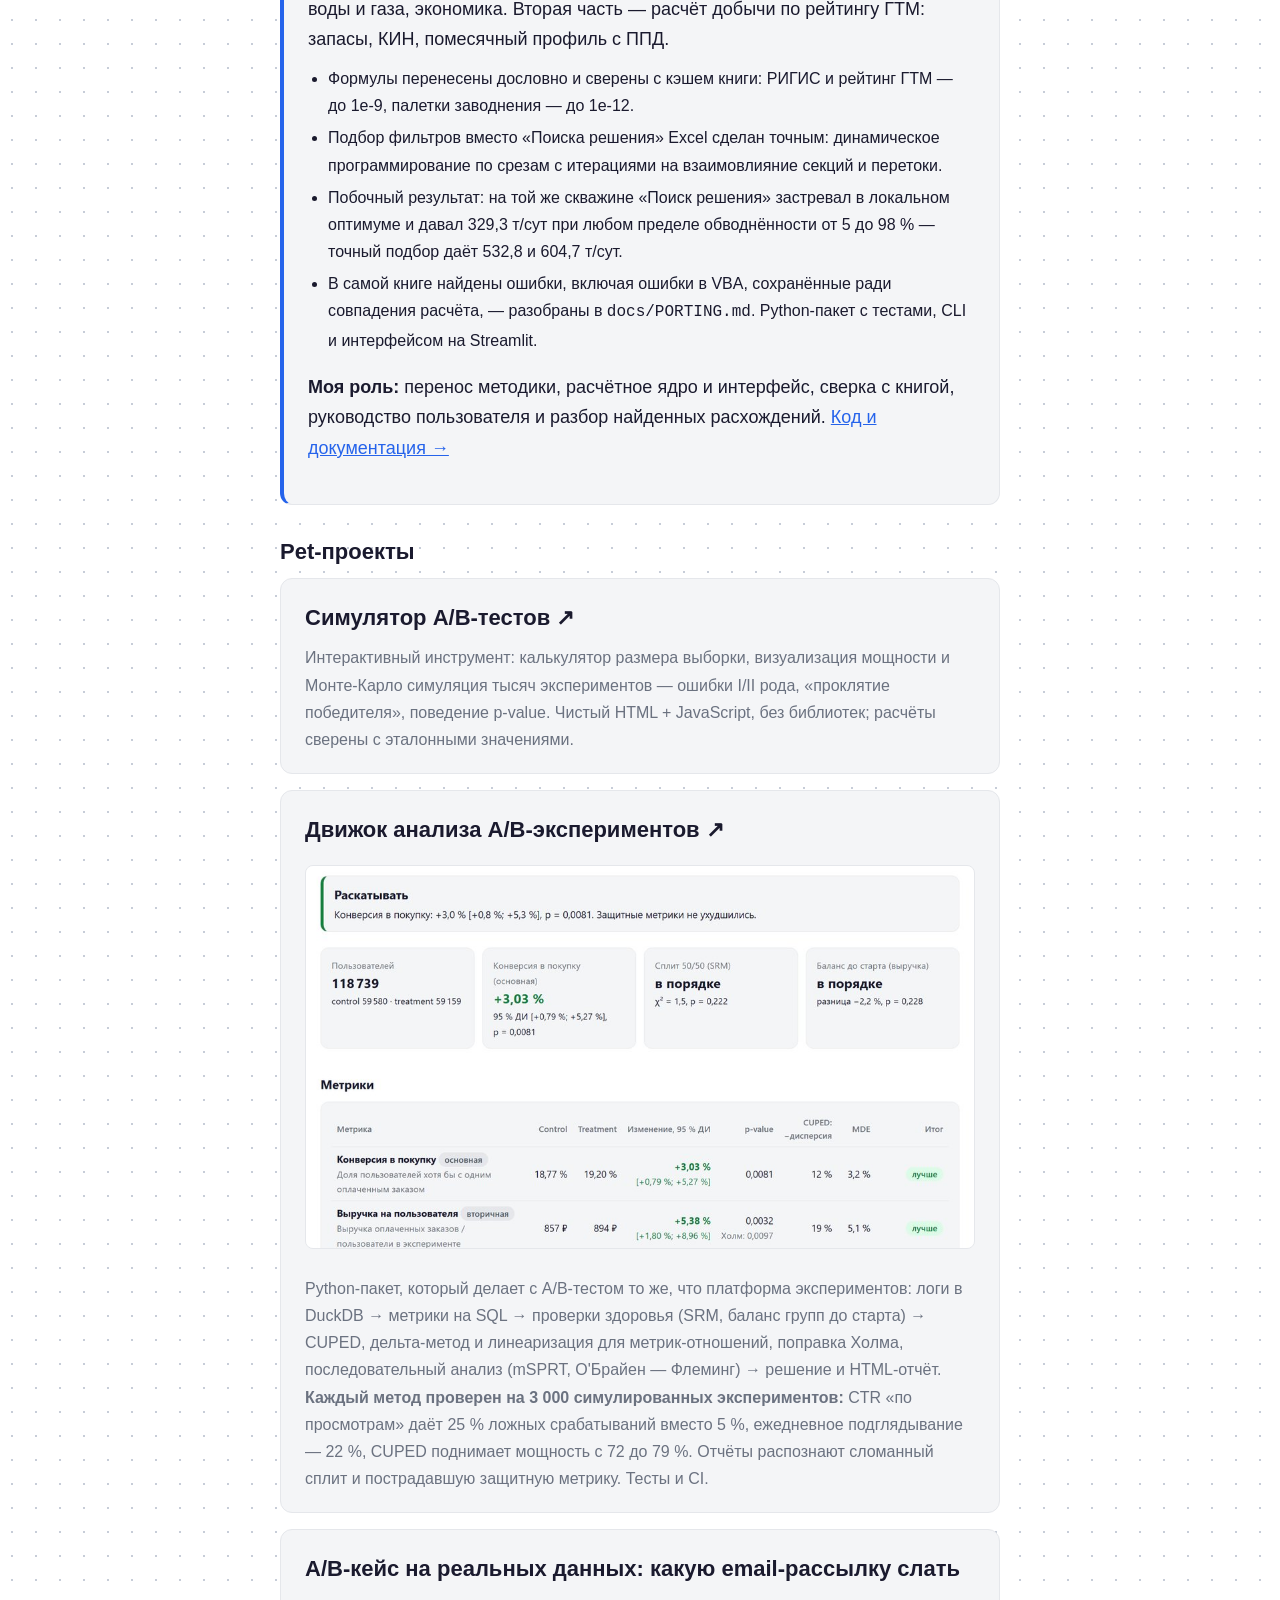
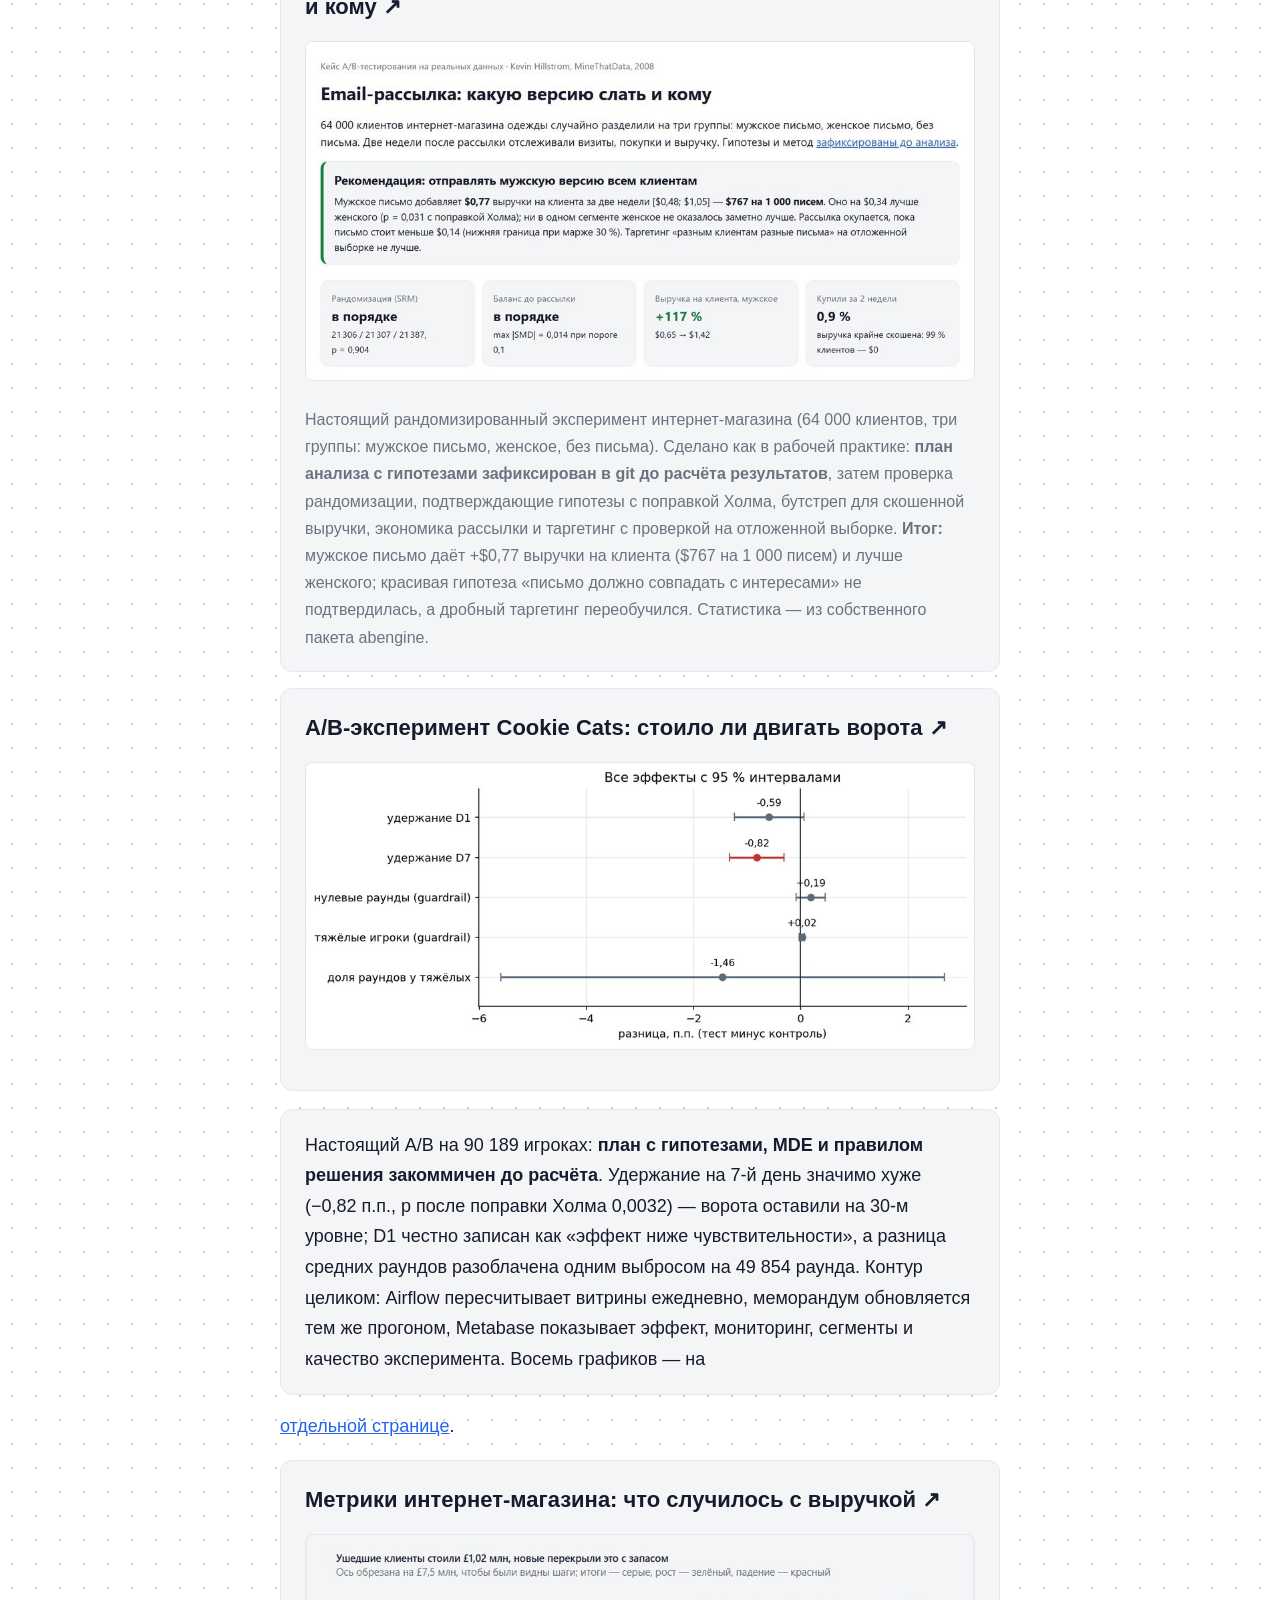
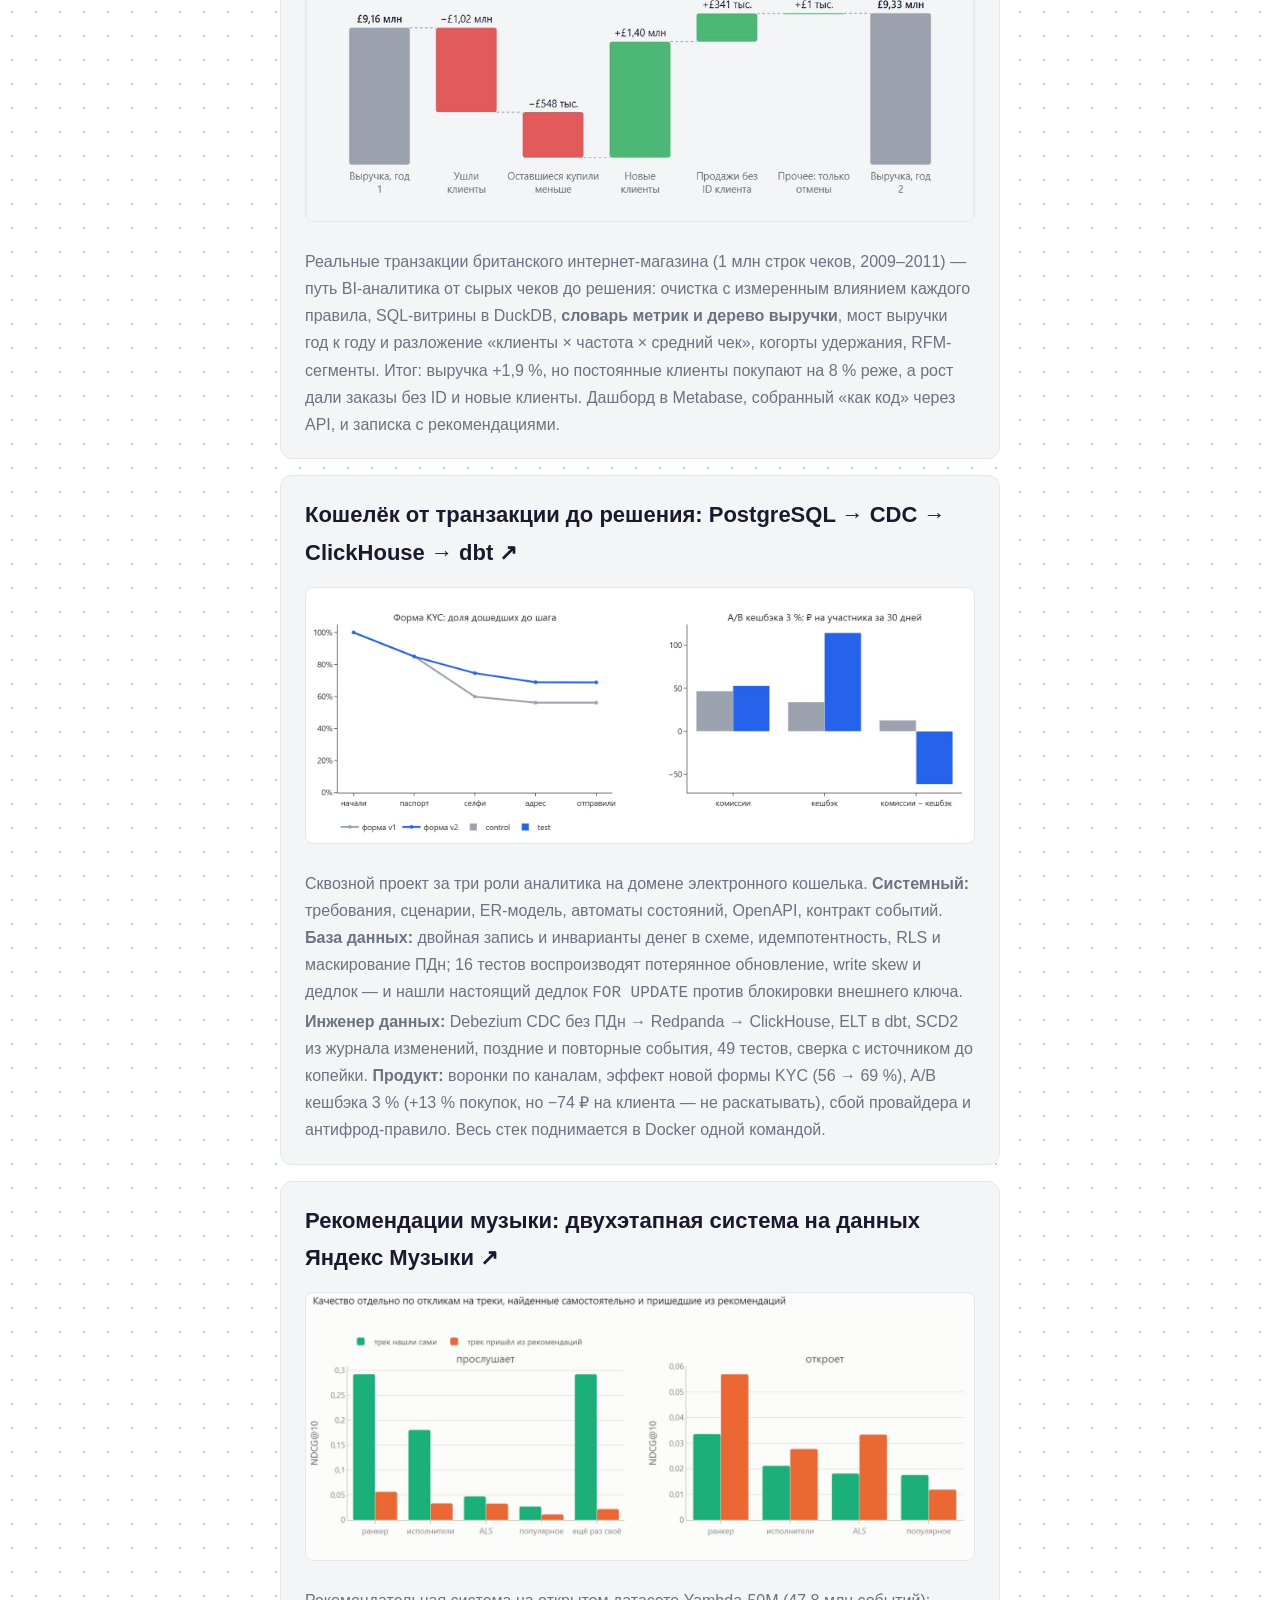
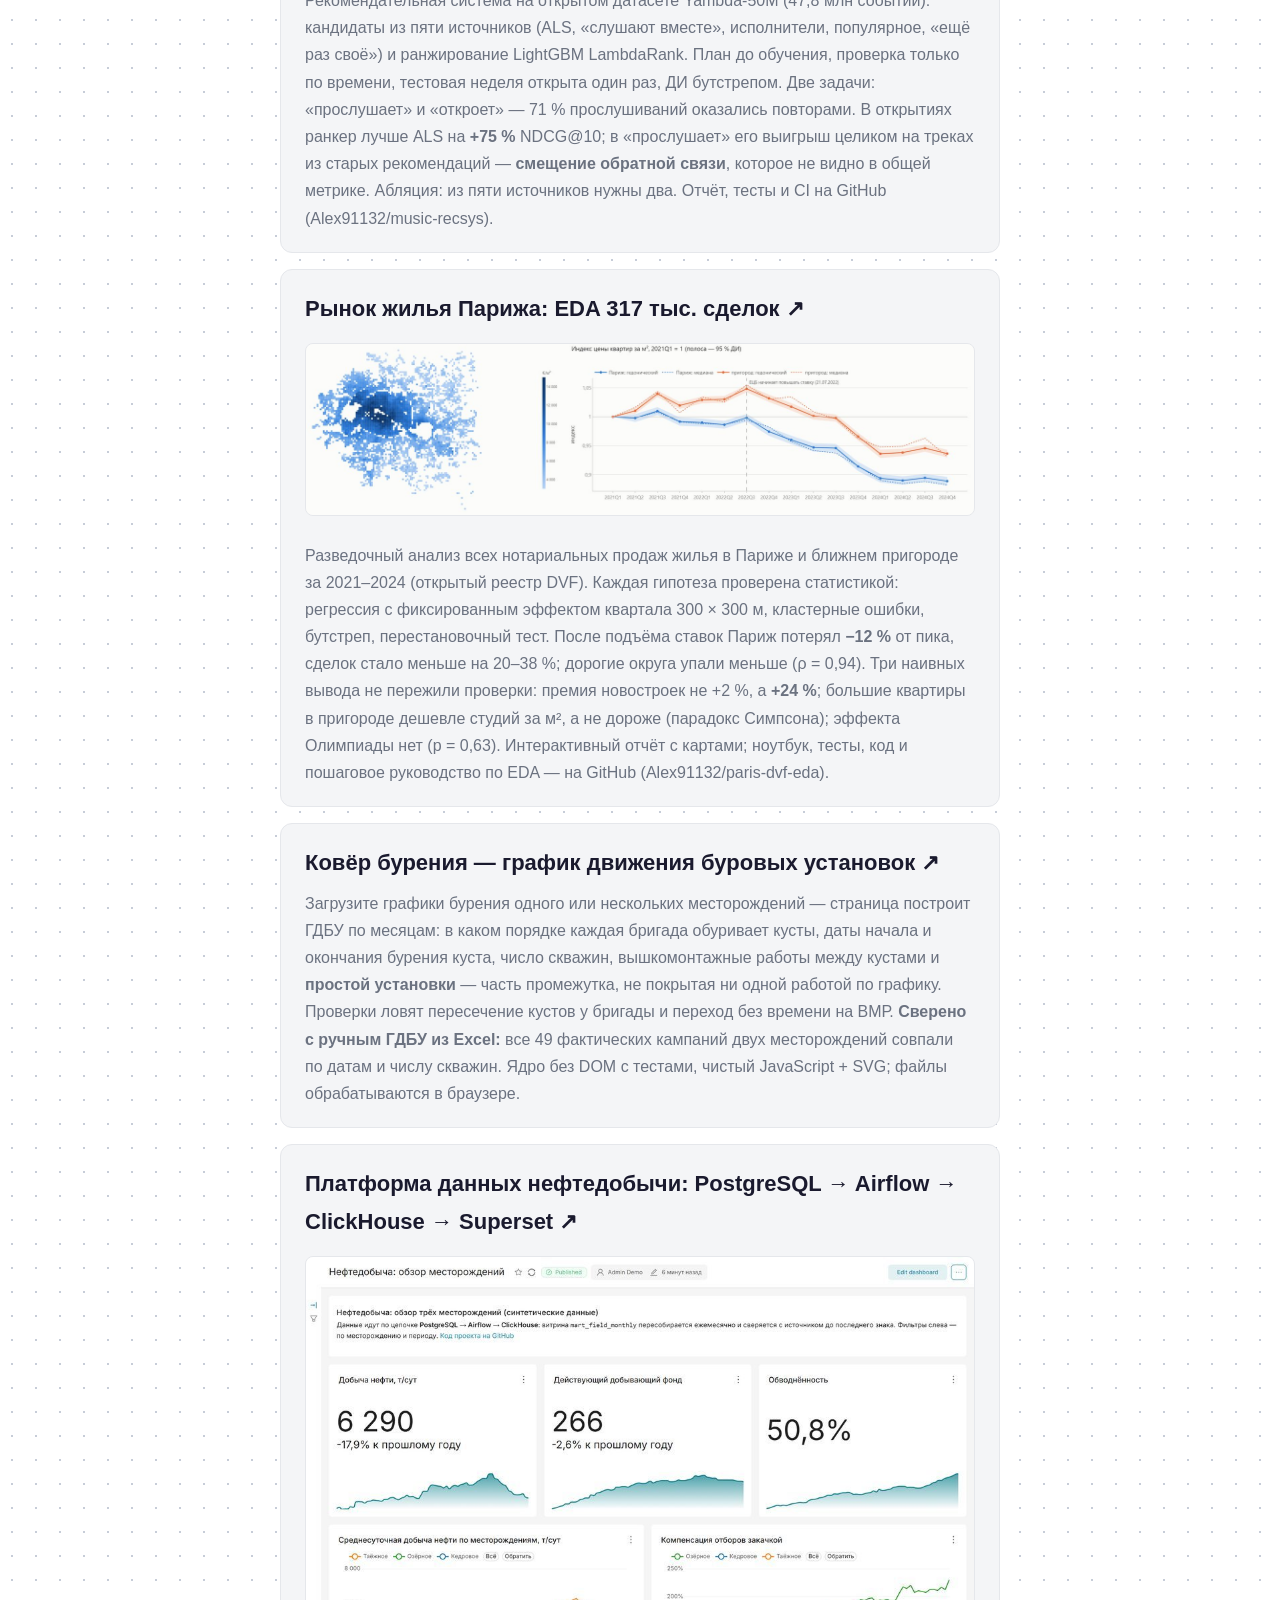
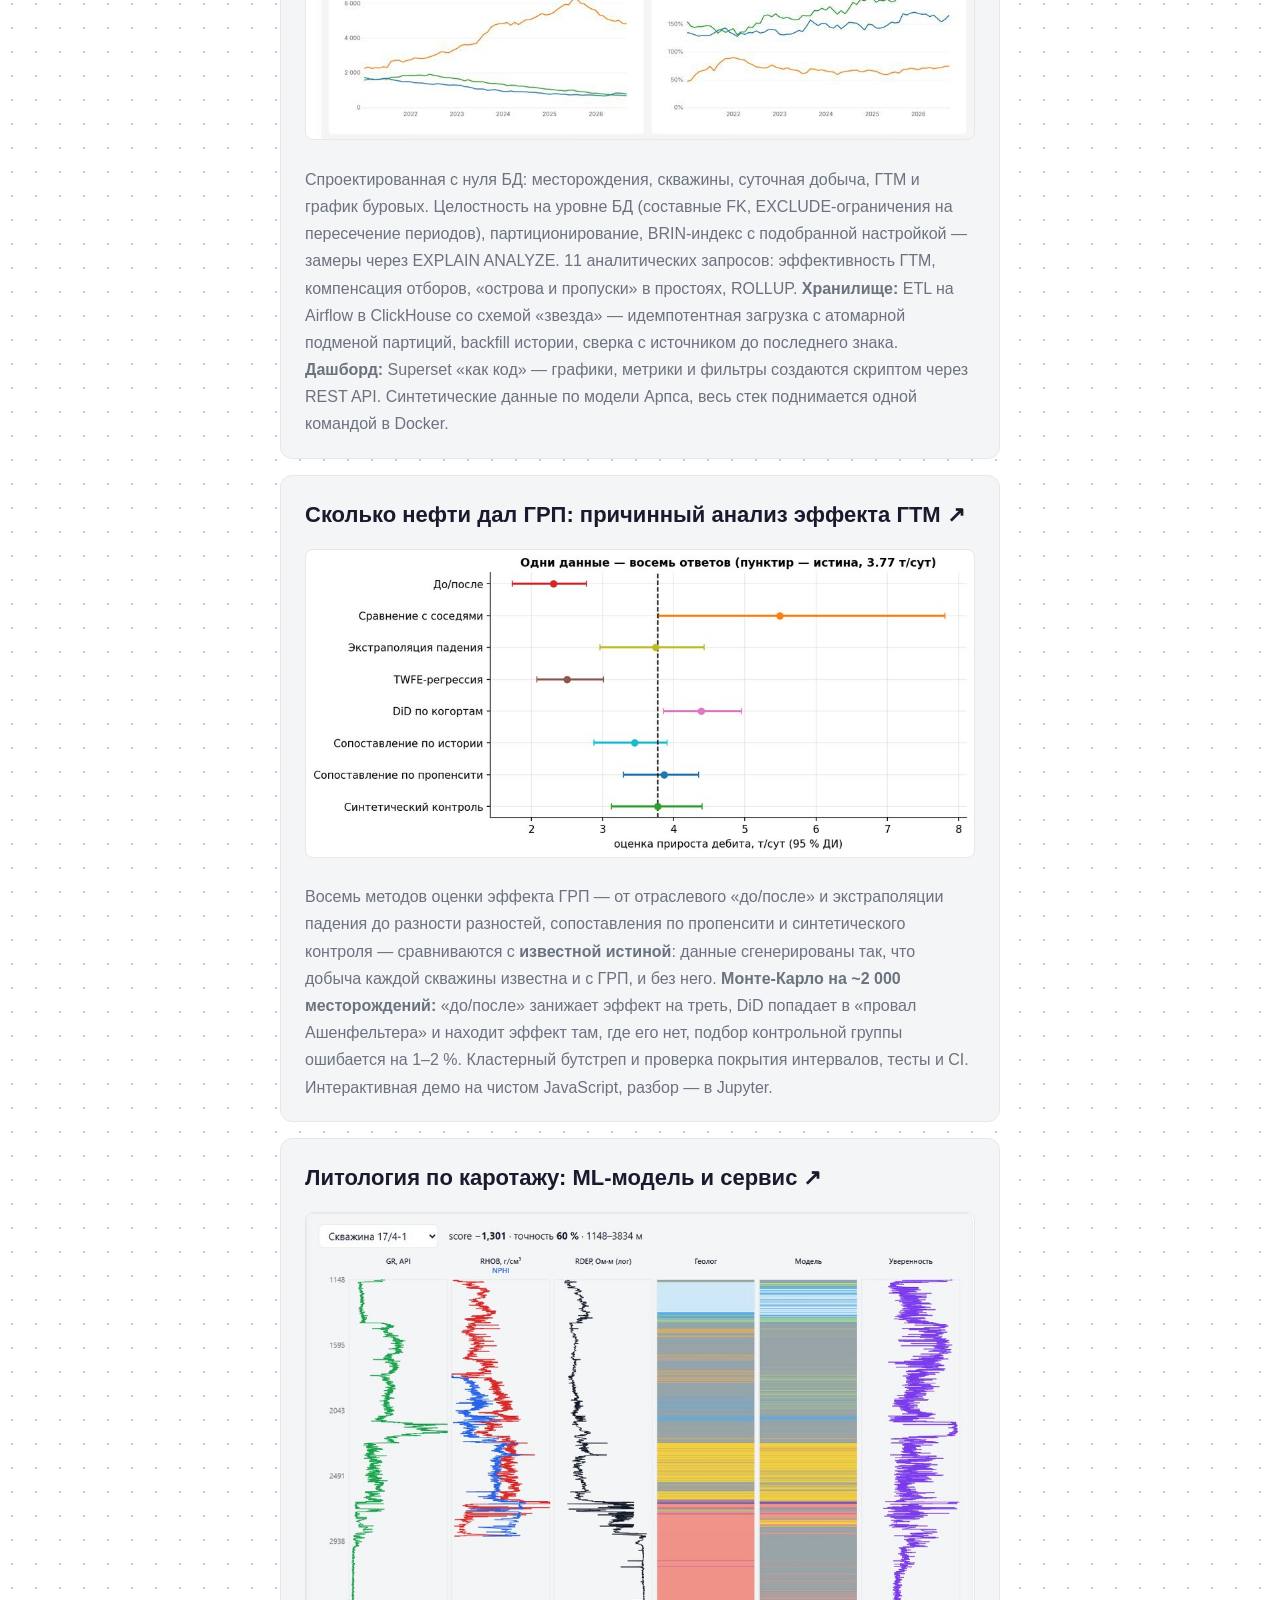
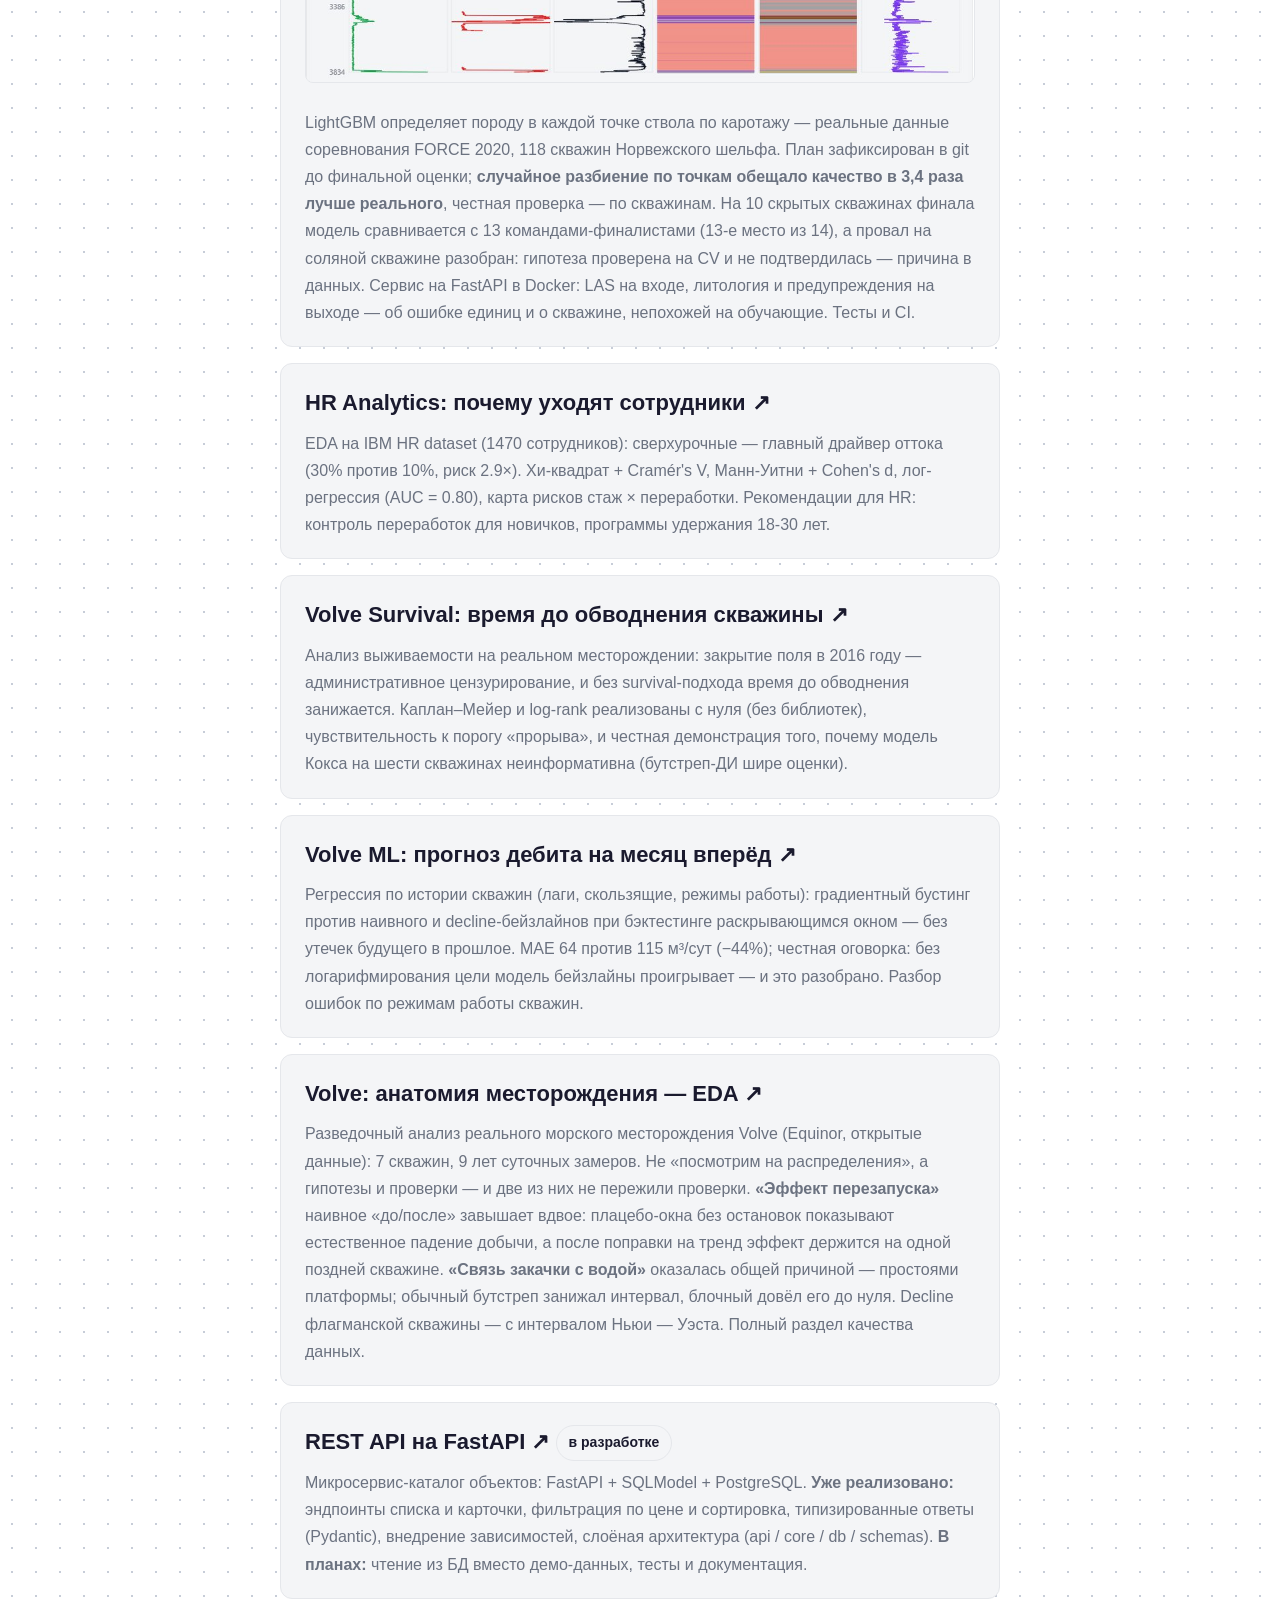
==== commit 15198c03: "Карточка проекта: превью из forest plot и ссылка на страницу графиков Превью карточки — forest plot " ====
--- a/index.html
+++ b/index.html
@@ -401,9 +401,9 @@
       </a>
       <a class="card" href="https://alex91132.github.io/ab-experiment-loop/" target="_blank" rel="noopener">
         <h3>A/B-эксперимент Cookie Cats: стоило ли двигать ворота ↗</h3>
-        <img src="assets/projects/ab-experiment-loop.jpg"
+        <img src="assets/projects/ab-experiment-charts.jpg"
              width="1000" height="428"
-             alt="Страница результатов: решение оставить ворота на 30-м уровне и таблица метрик"
+             alt="Forest plot: удержание D7 значимо хуже, D1 — интервал накрывает ноль"
              loading="lazy"
              style="width:100%; border-radius:8px; border:1px solid var(--border); margin:8px 0 10px;">
         <p>Настоящий A/B на 90 189 игроках: <strong>план с гипотезами, MDE и правилом решения
@@ -412,7 +412,8 @@
            как «эффект ниже чувствительности», а разница средних раундов разоблачена одним
            выбросом на 49 854 раунда. Контур целиком: Airflow пересчитывает витрины ежедневно,
            меморандум обновляется тем же прогоном, Metabase показывает эффект, мониторинг,
-           сегменты и качество эксперимента.</p>
+           сегменты и качество эксперимента. Восемь графиков — на
+           <a href="https://alex91132.github.io/ab-experiment-loop/notebook.html">отдельной странице</a>.</p>
       </a>
       <a class="card" href="https://alex91132.github.io/online-retail-metrics/" target="_blank" rel="noopener">
         <h3>Метрики интернет-магазина: что случилось с выручкой ↗</h3>
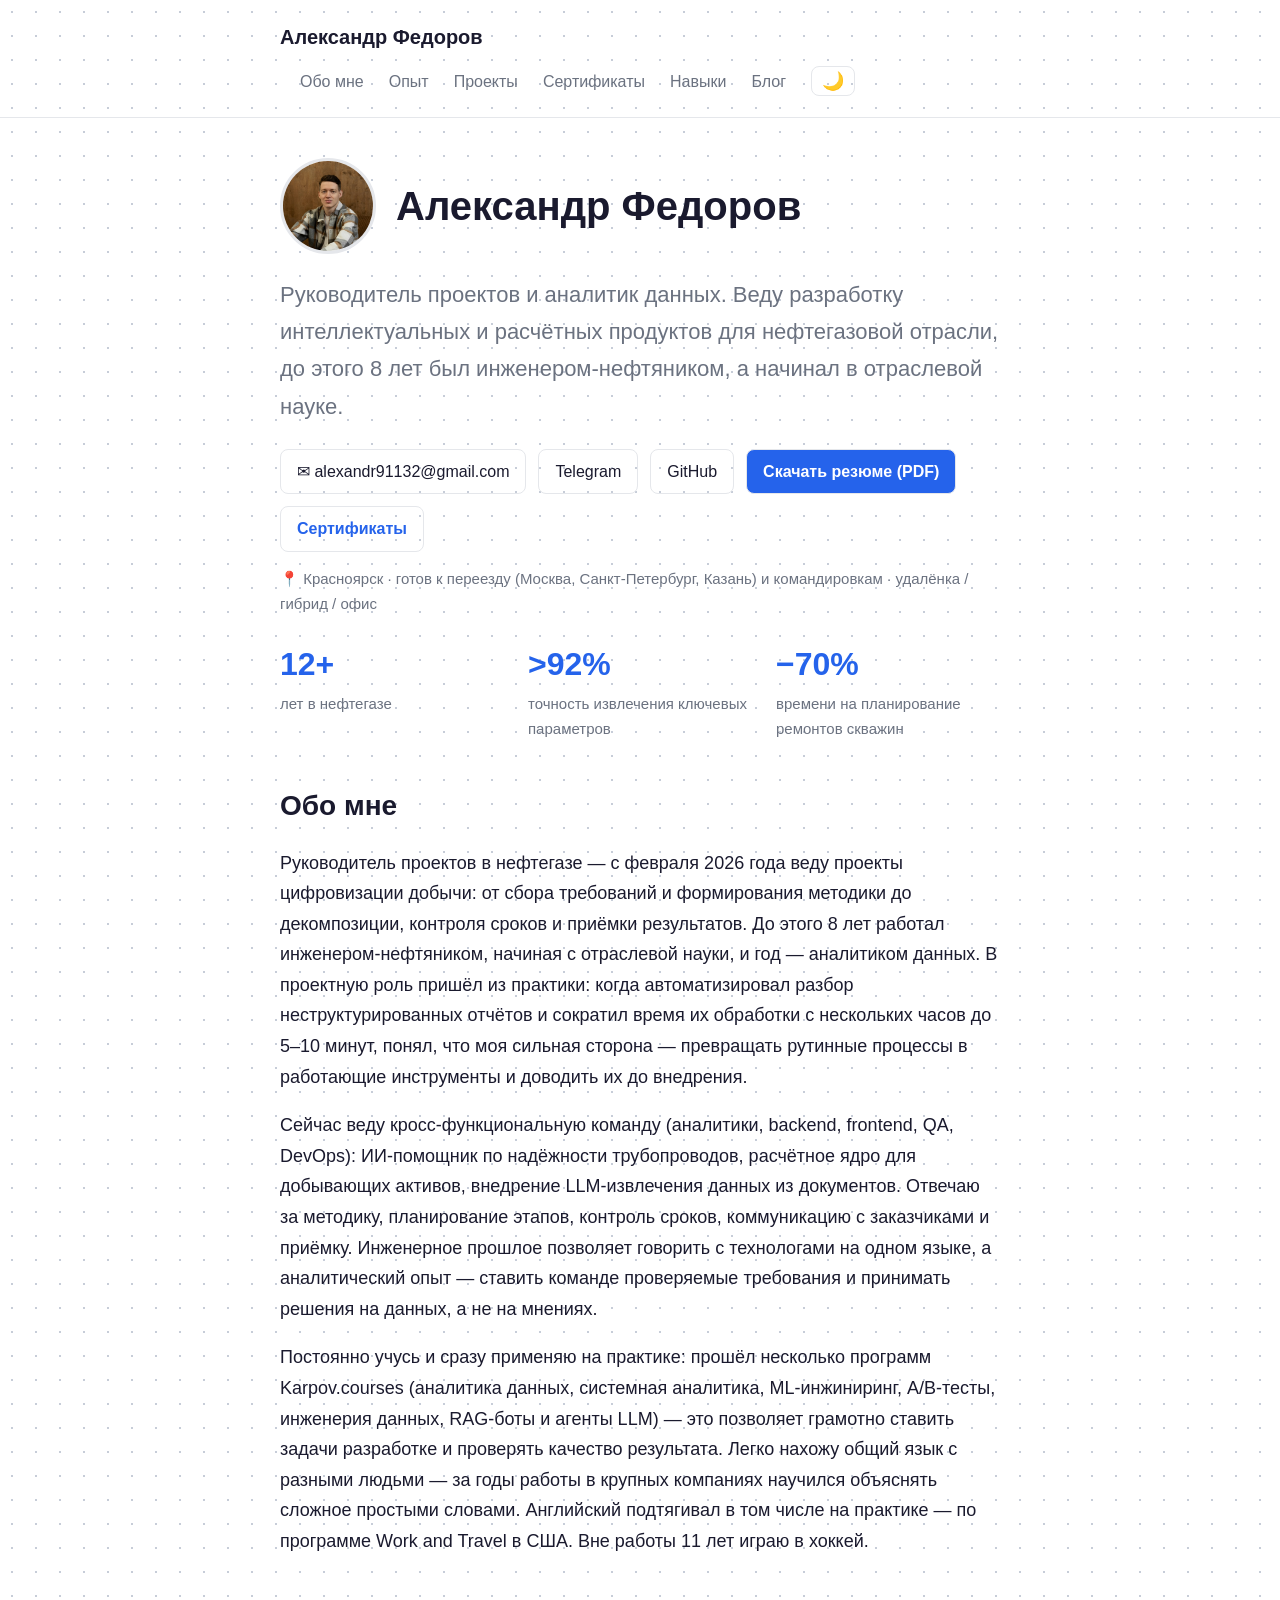
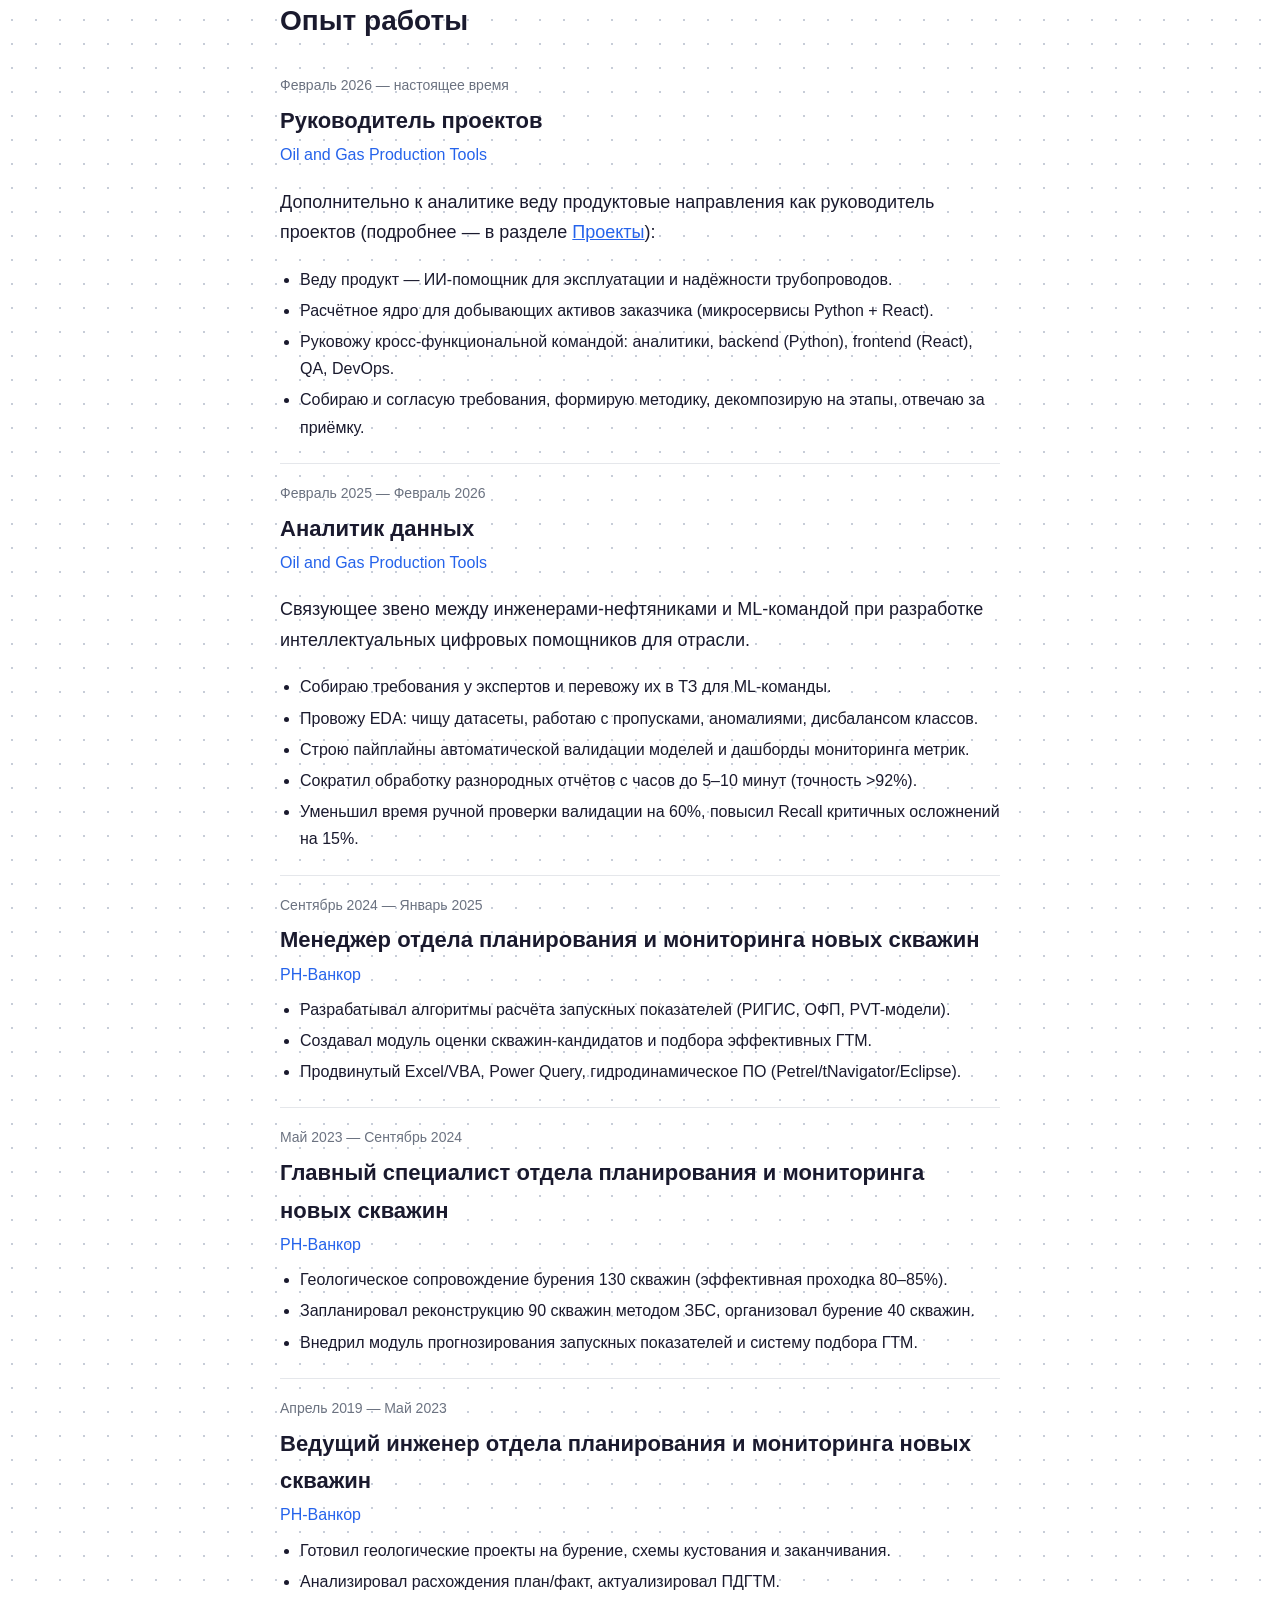
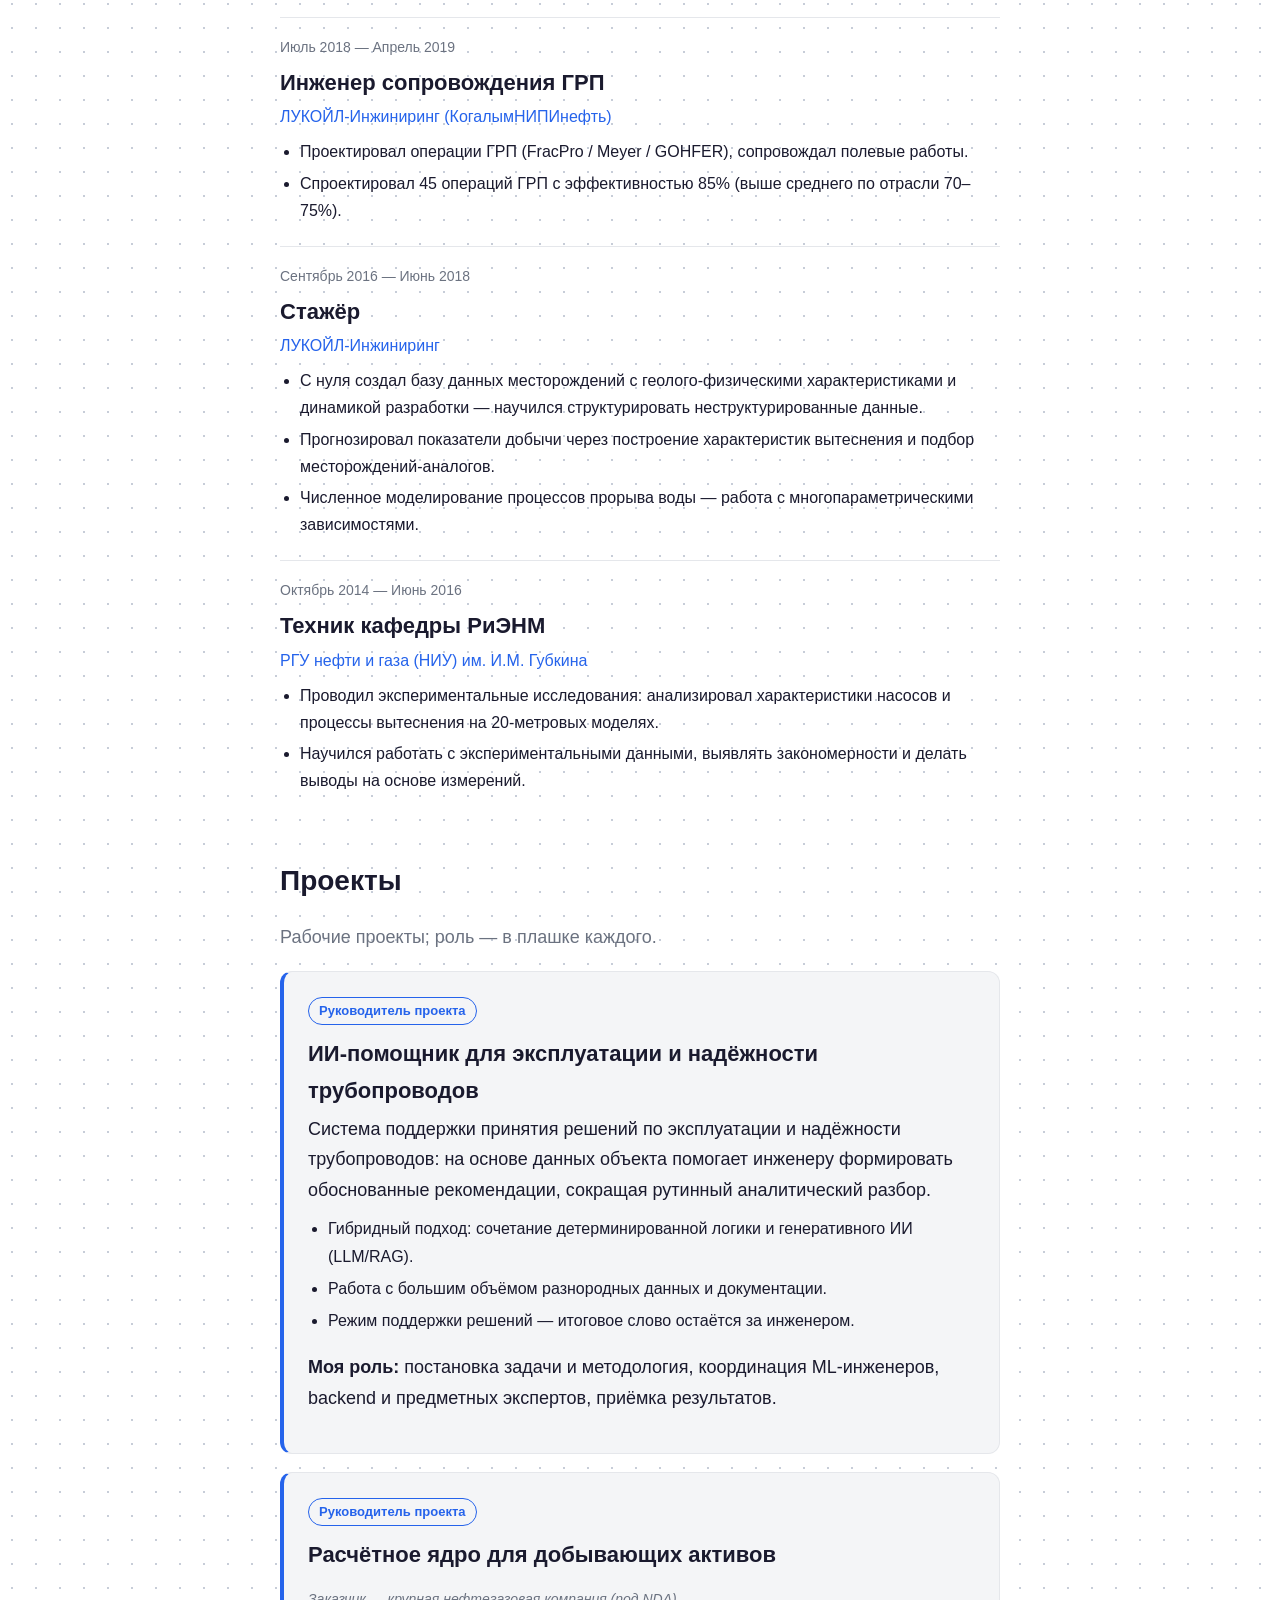
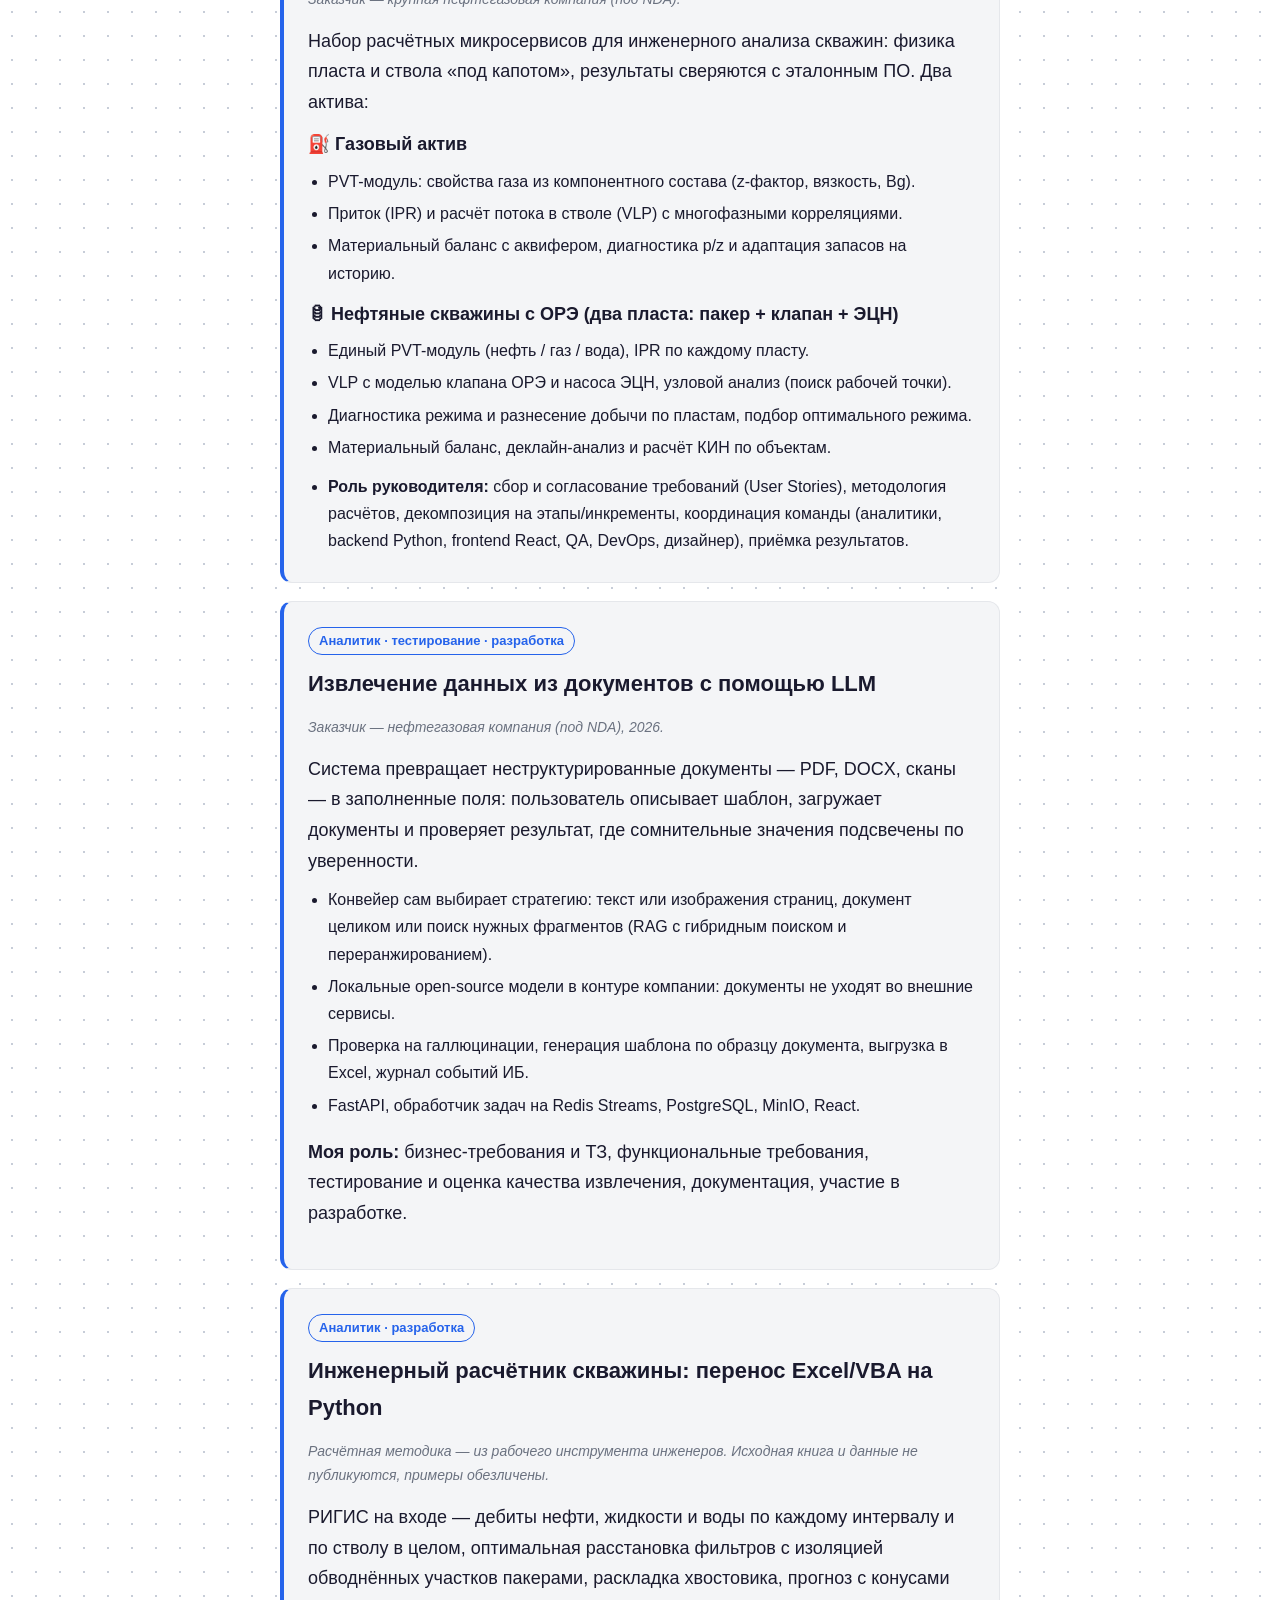
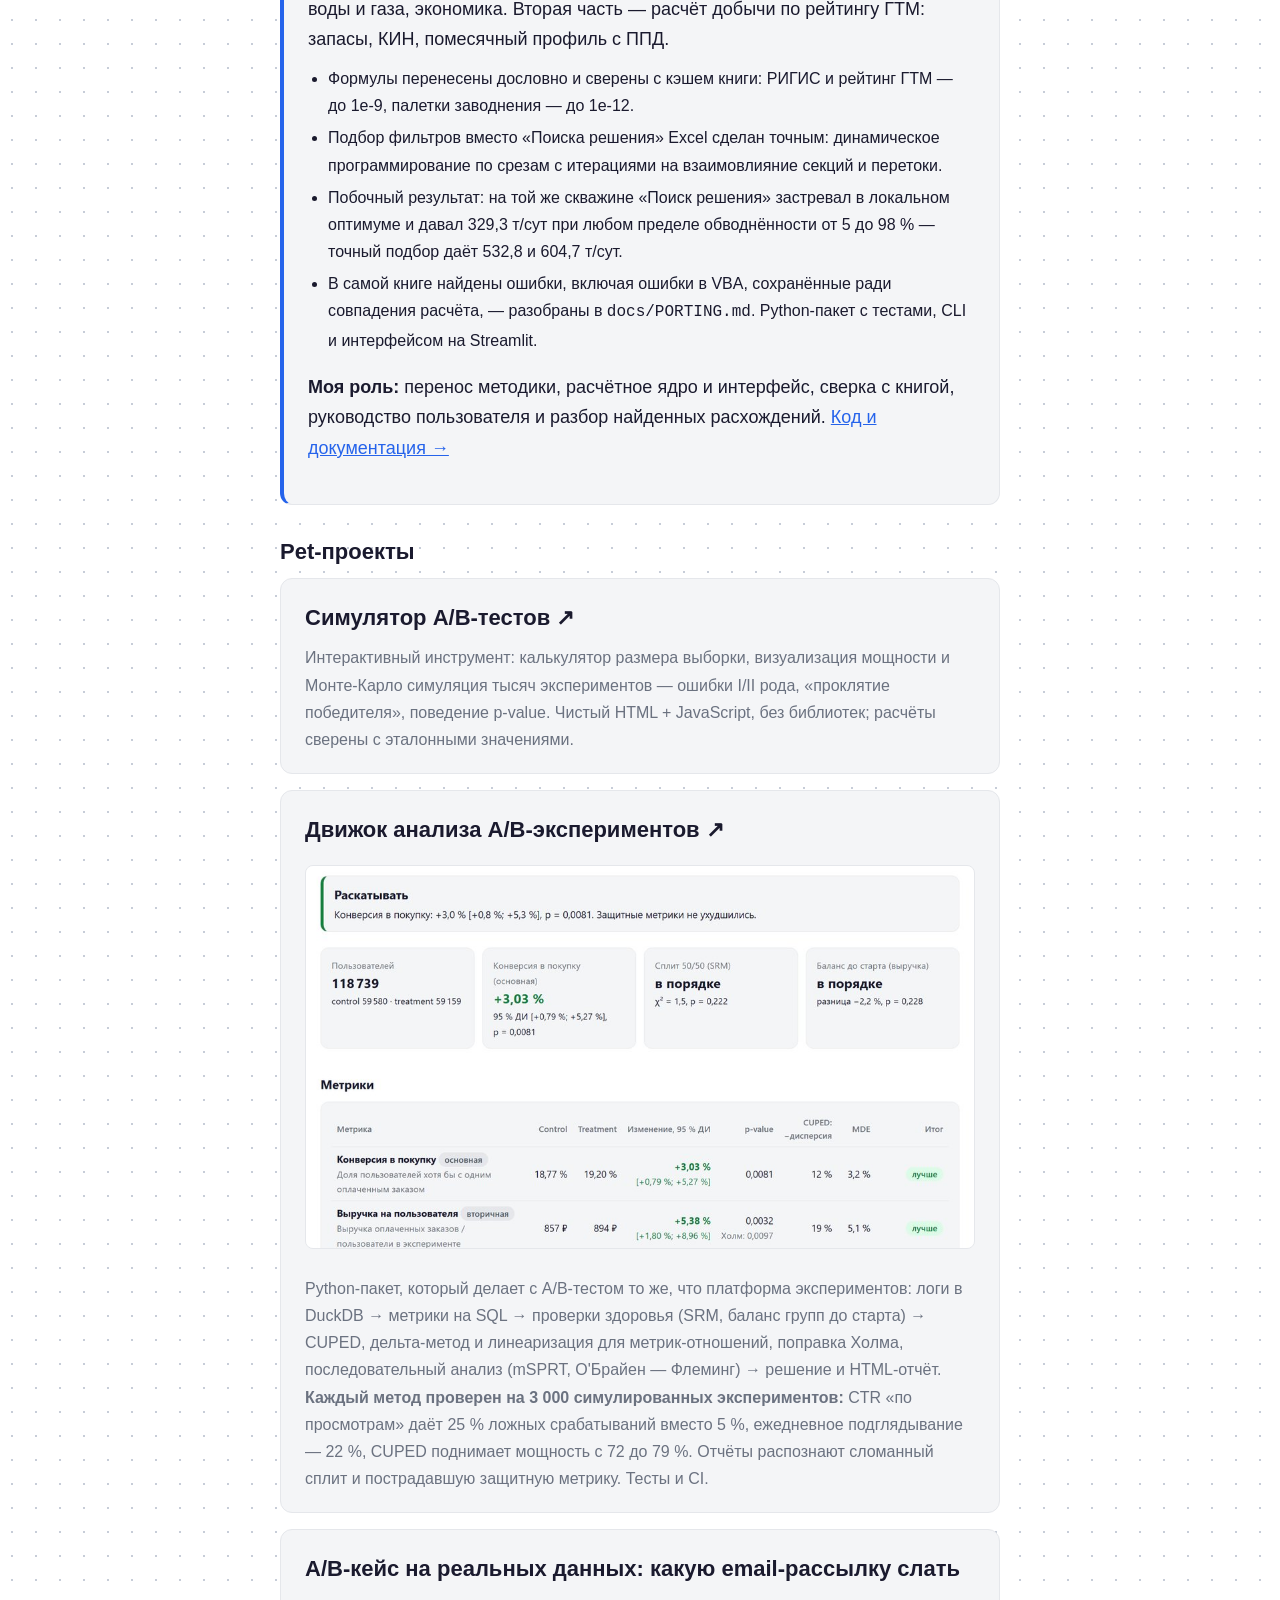
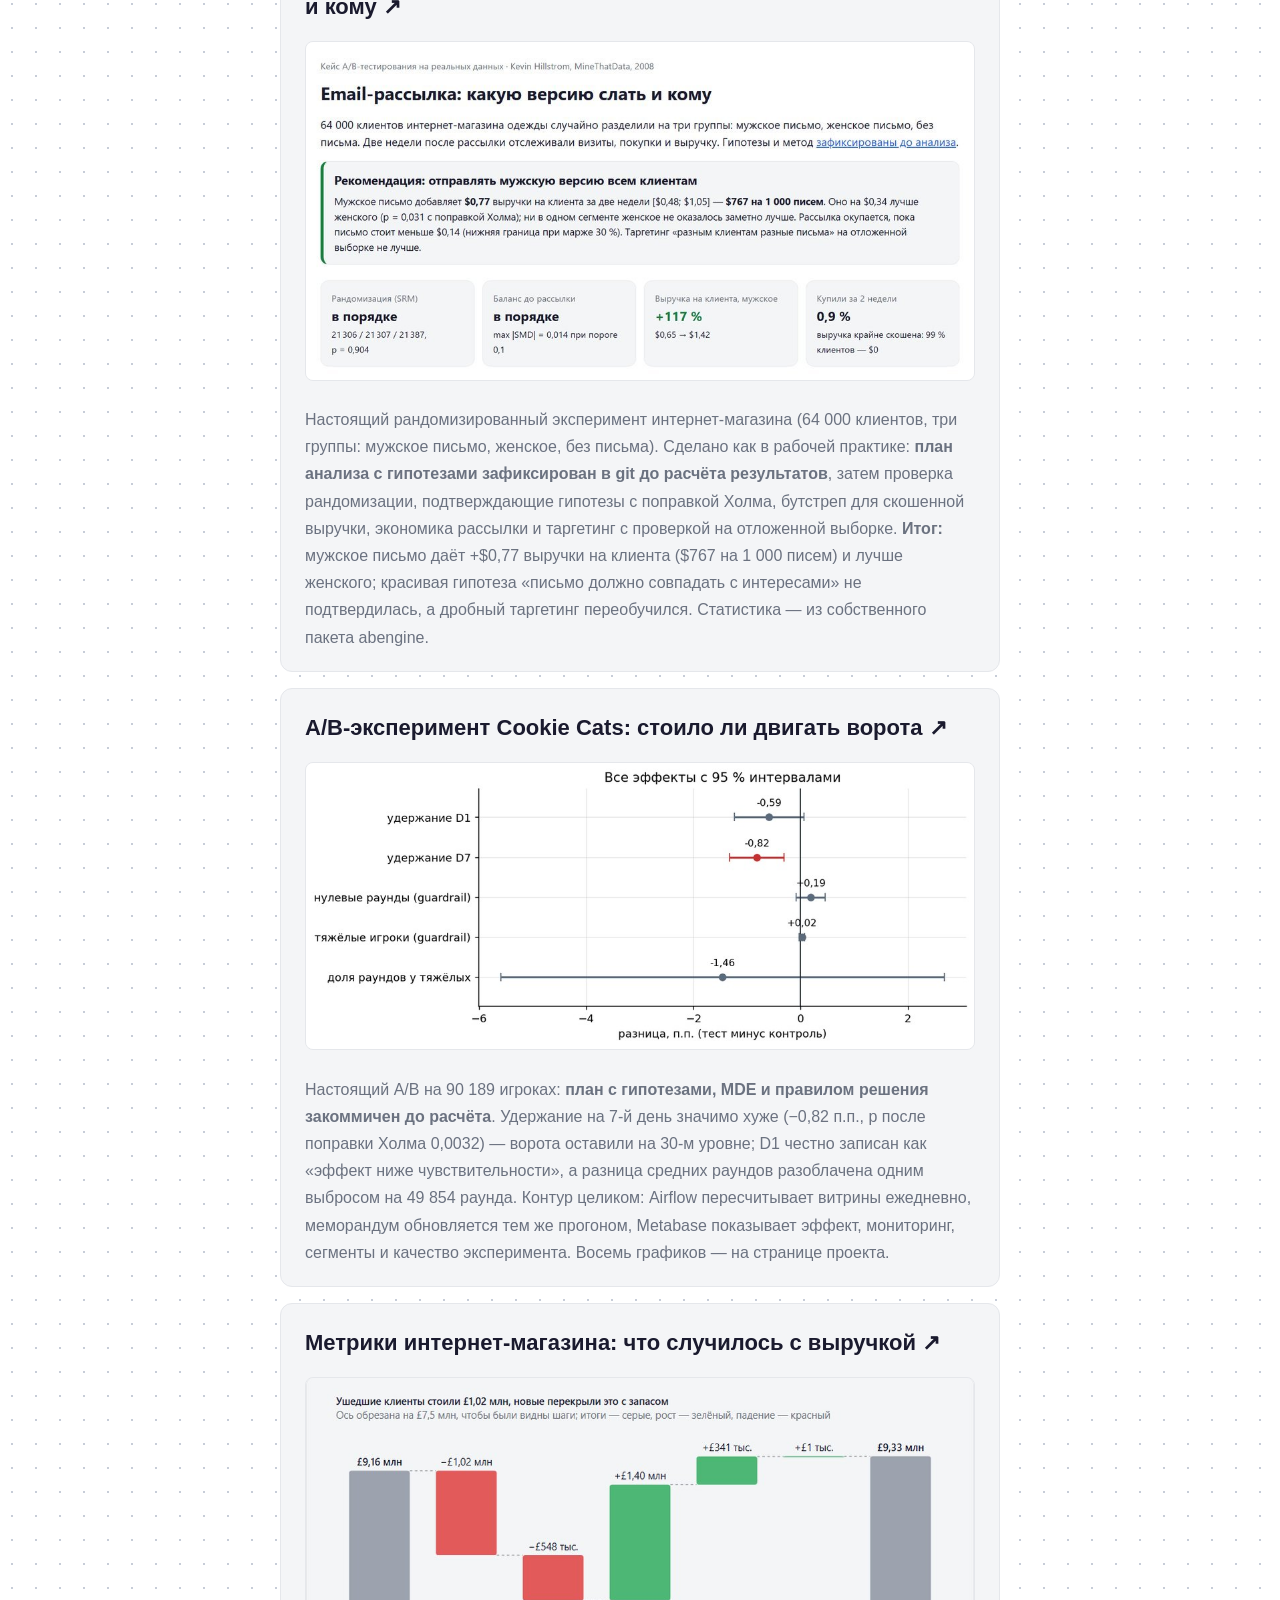
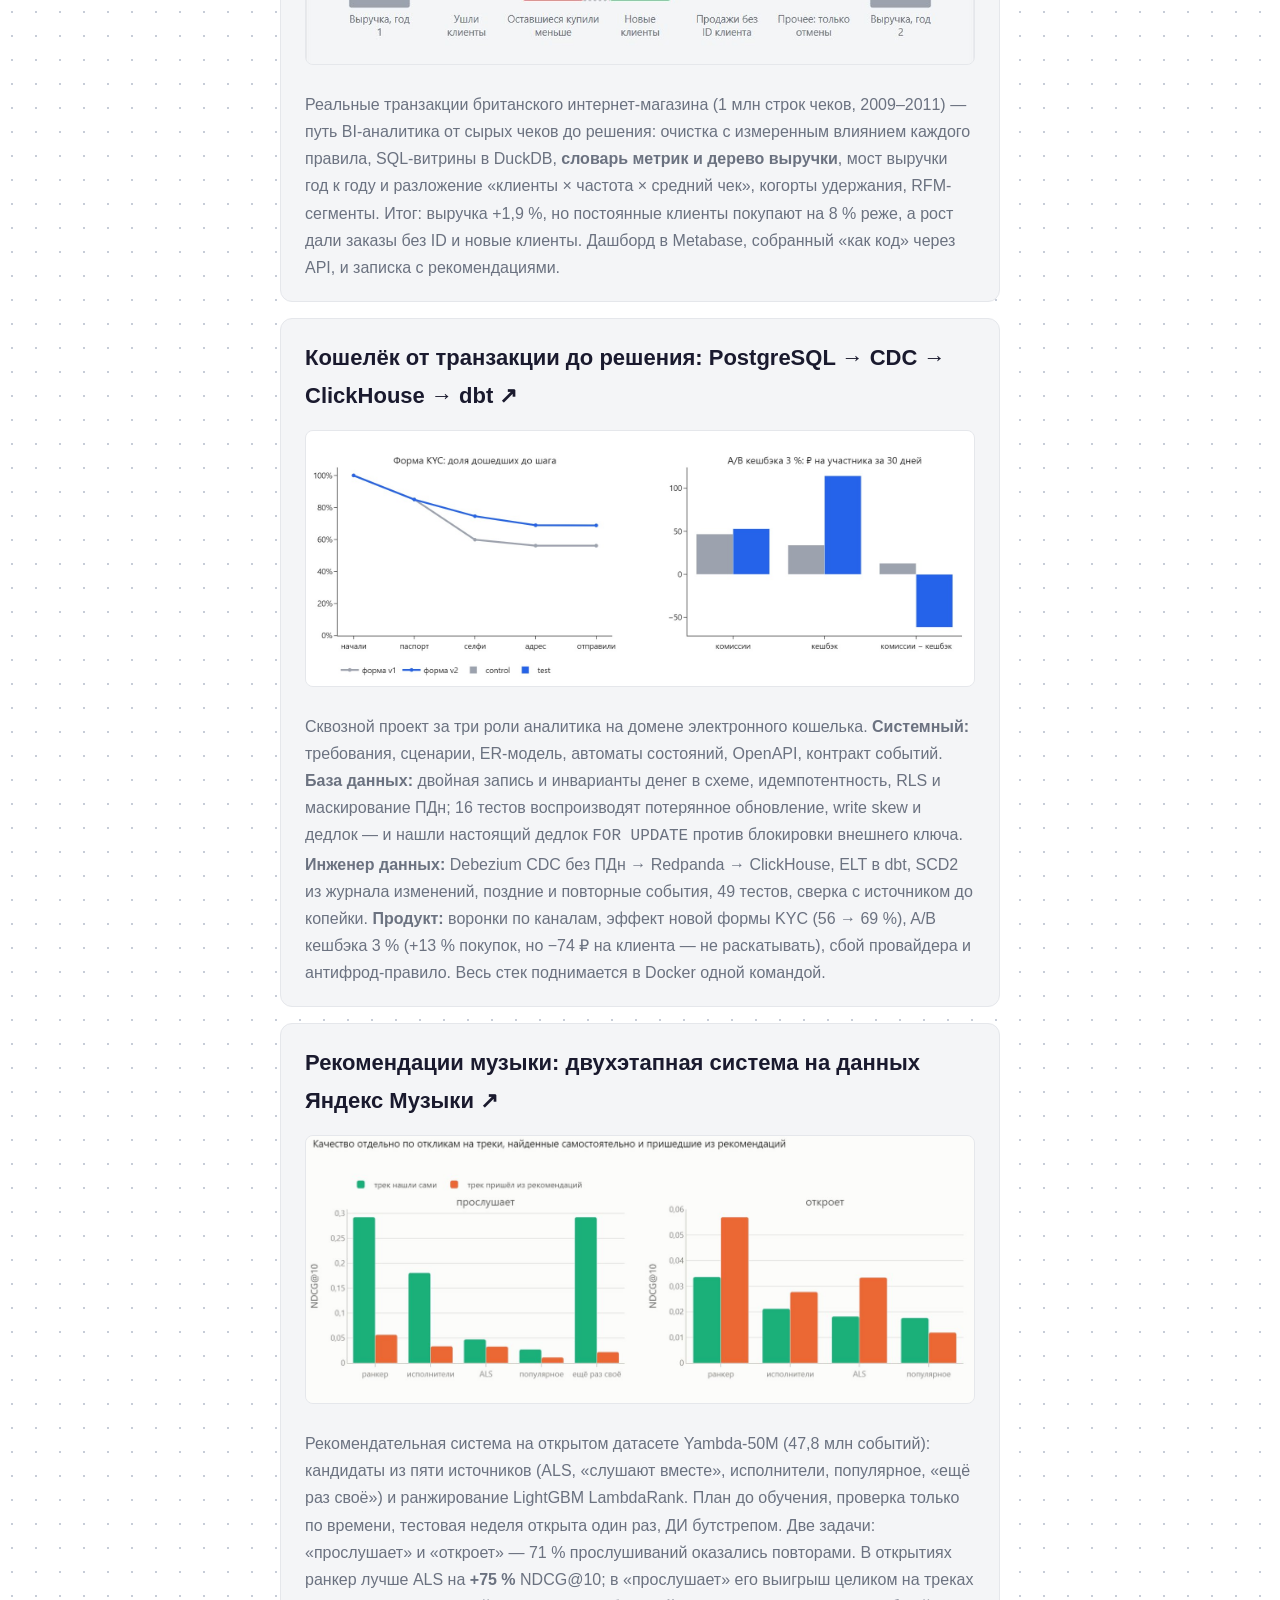
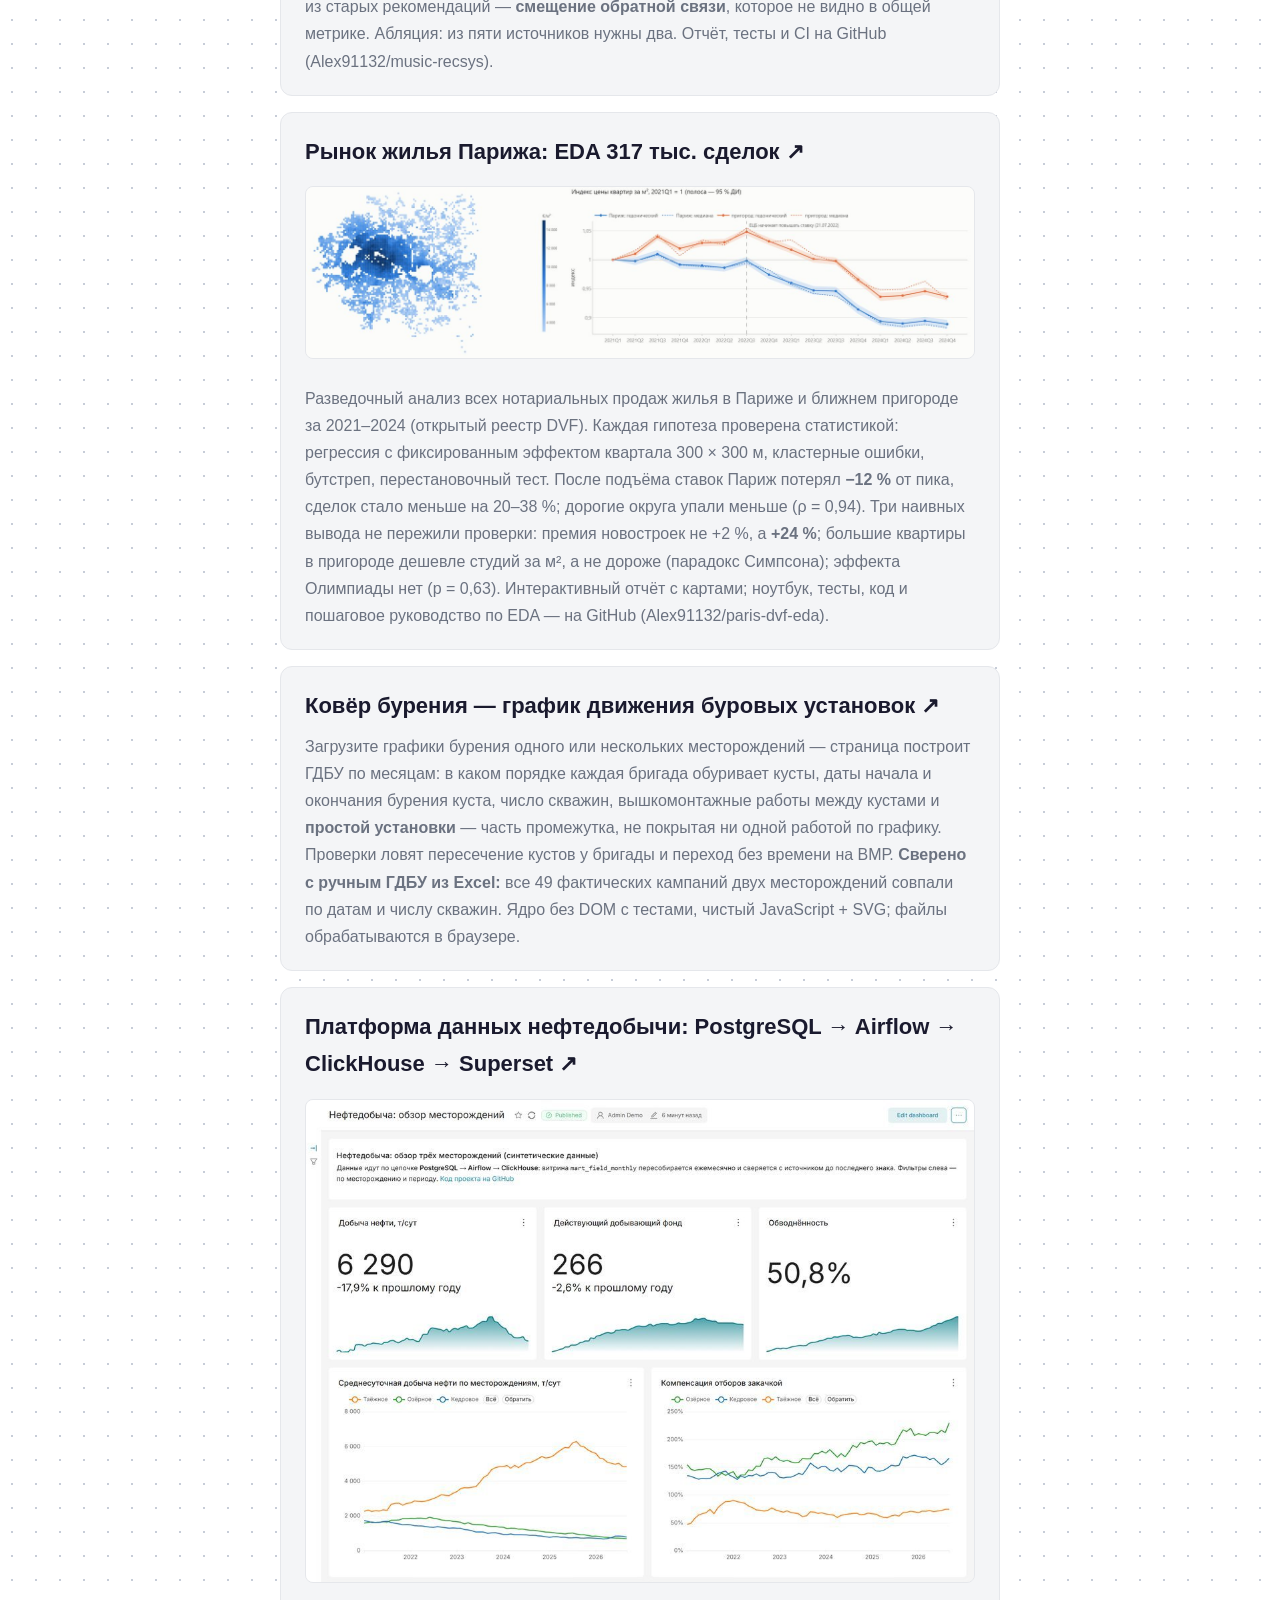
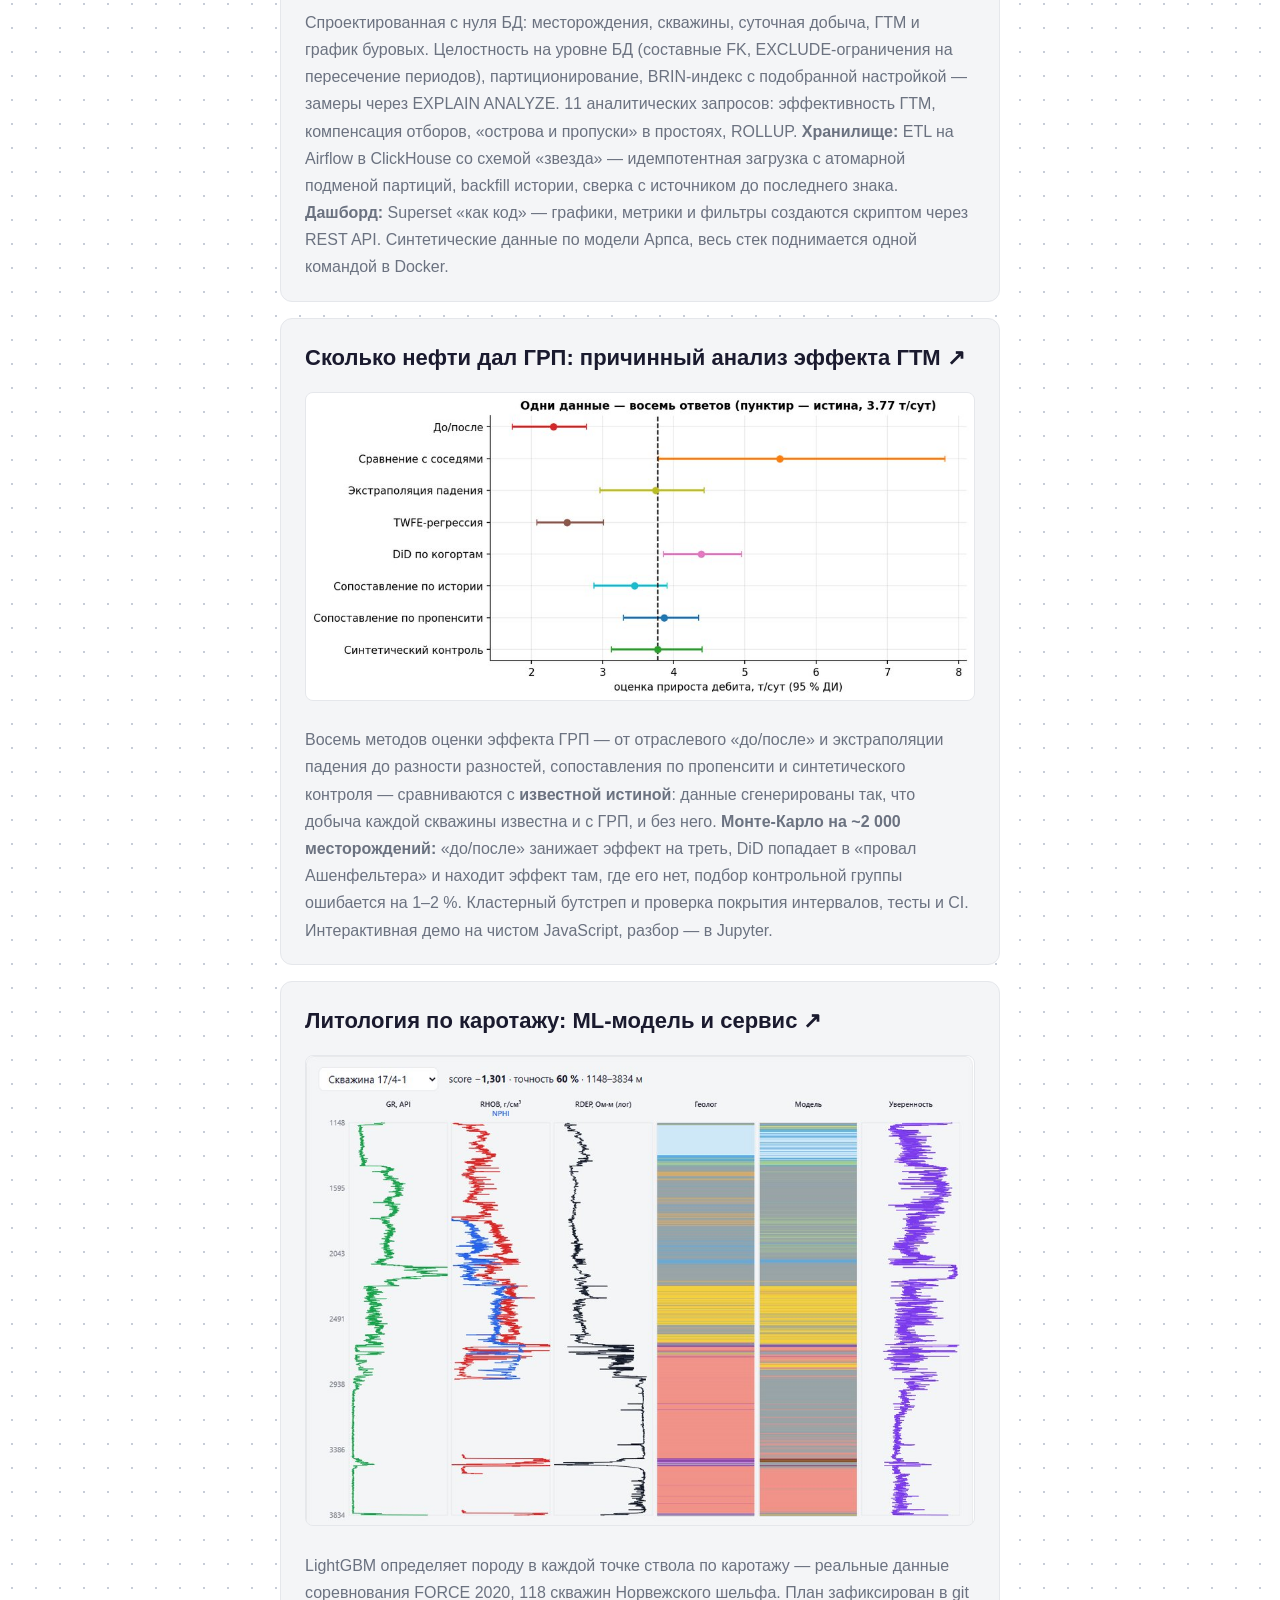
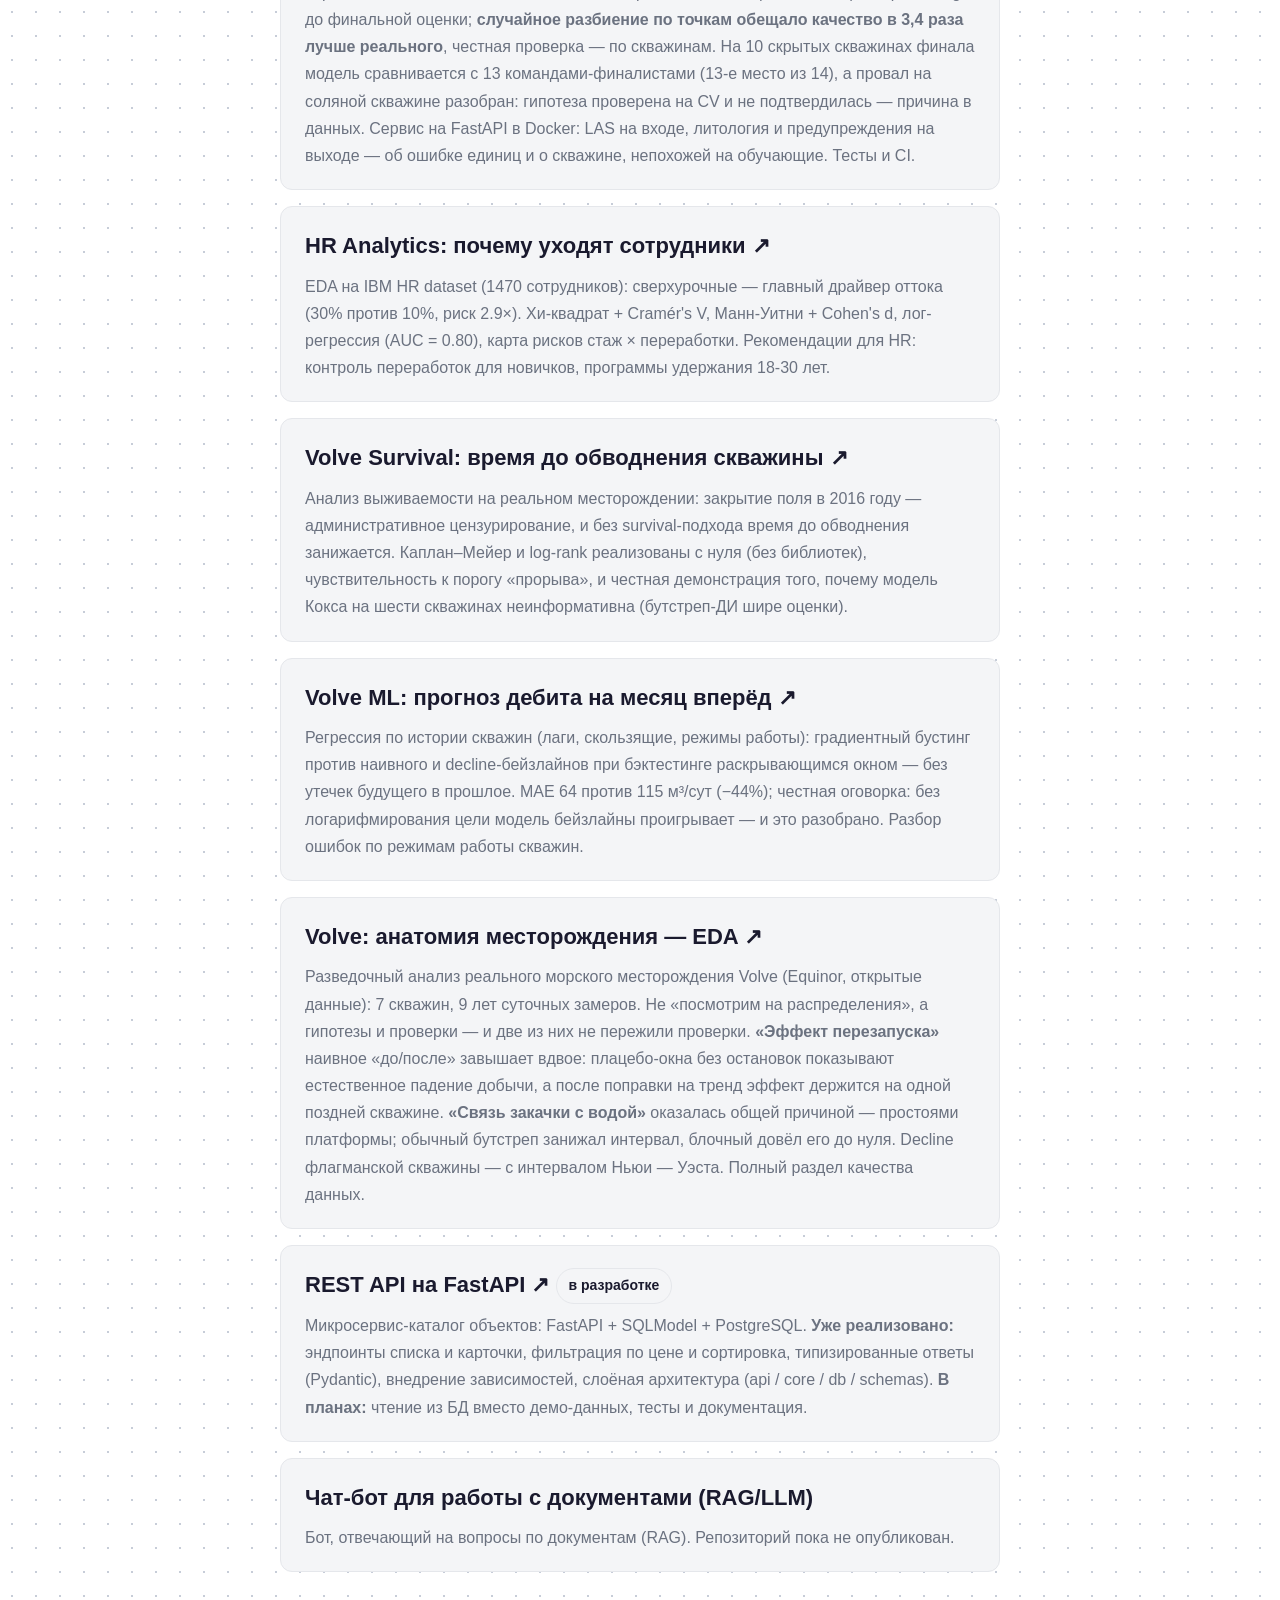
==== commit c092a85b: "Карточка: убрана вложенная ссылка (ломала вёрстку карточки-ссылки)" ====
--- a/index.html
+++ b/index.html
@@ -412,8 +412,7 @@
            как «эффект ниже чувствительности», а разница средних раундов разоблачена одним
            выбросом на 49 854 раунда. Контур целиком: Airflow пересчитывает витрины ежедневно,
            меморандум обновляется тем же прогоном, Metabase показывает эффект, мониторинг,
-           сегменты и качество эксперимента. Восемь графиков — на
-           <a href="https://alex91132.github.io/ab-experiment-loop/notebook.html">отдельной странице</a>.</p>
+           сегменты и качество эксперимента. Восемь графиков — на странице проекта.</p>
       </a>
       <a class="card" href="https://alex91132.github.io/online-retail-metrics/" target="_blank" rel="noopener">
         <h3>Метрики интернет-магазина: что случилось с выручкой ↗</h3>
